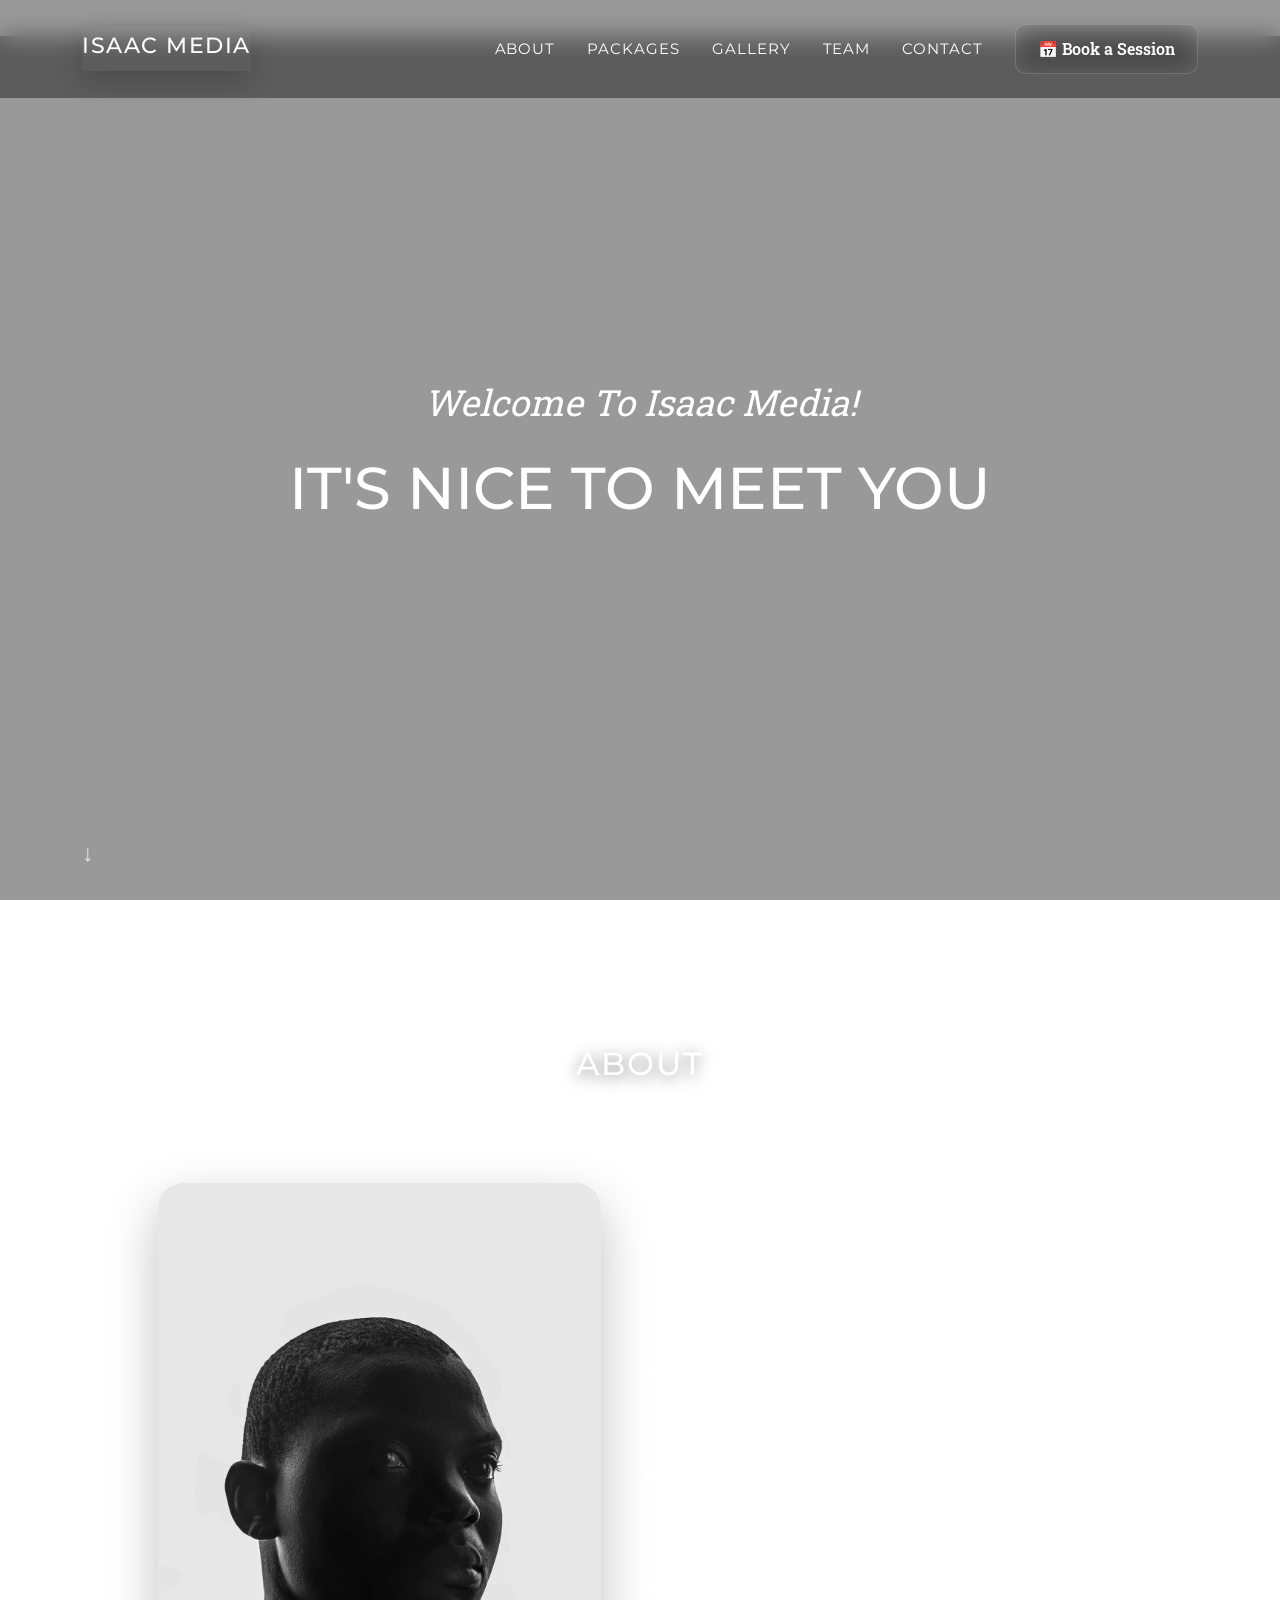
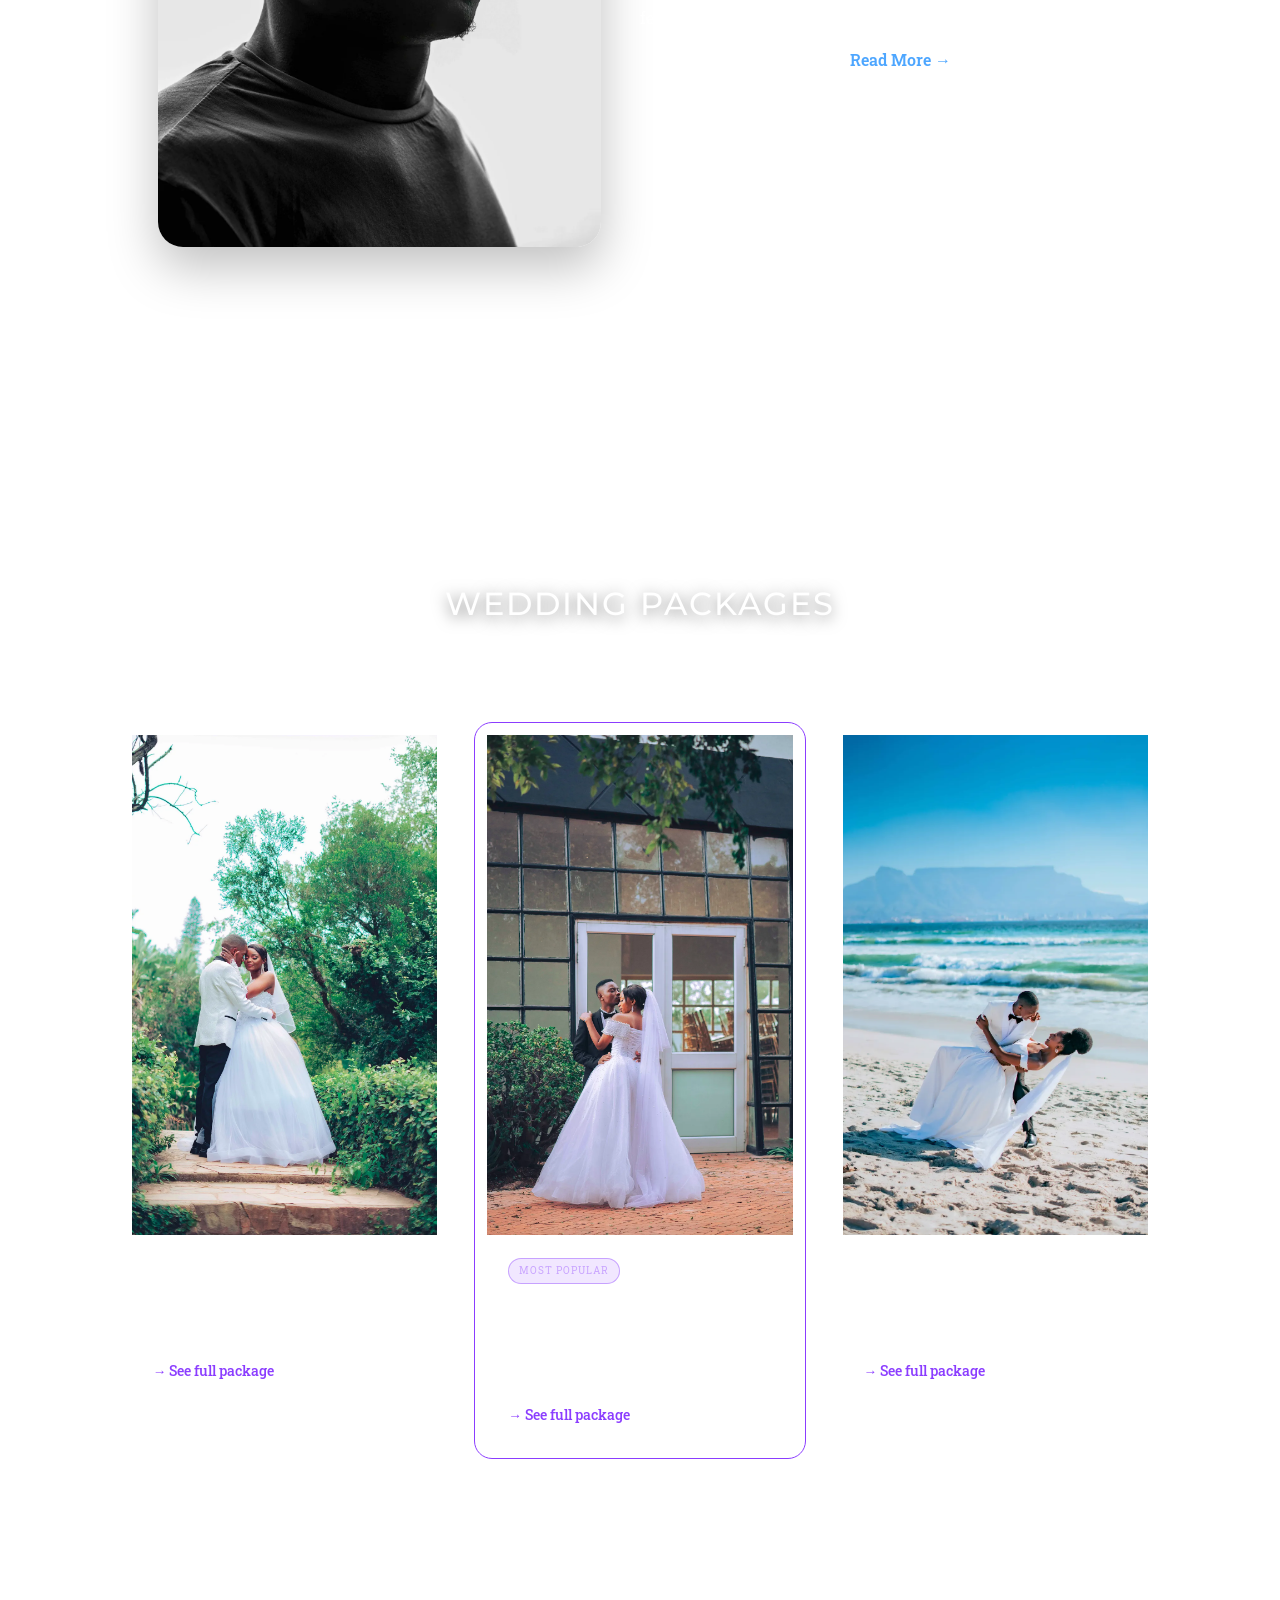
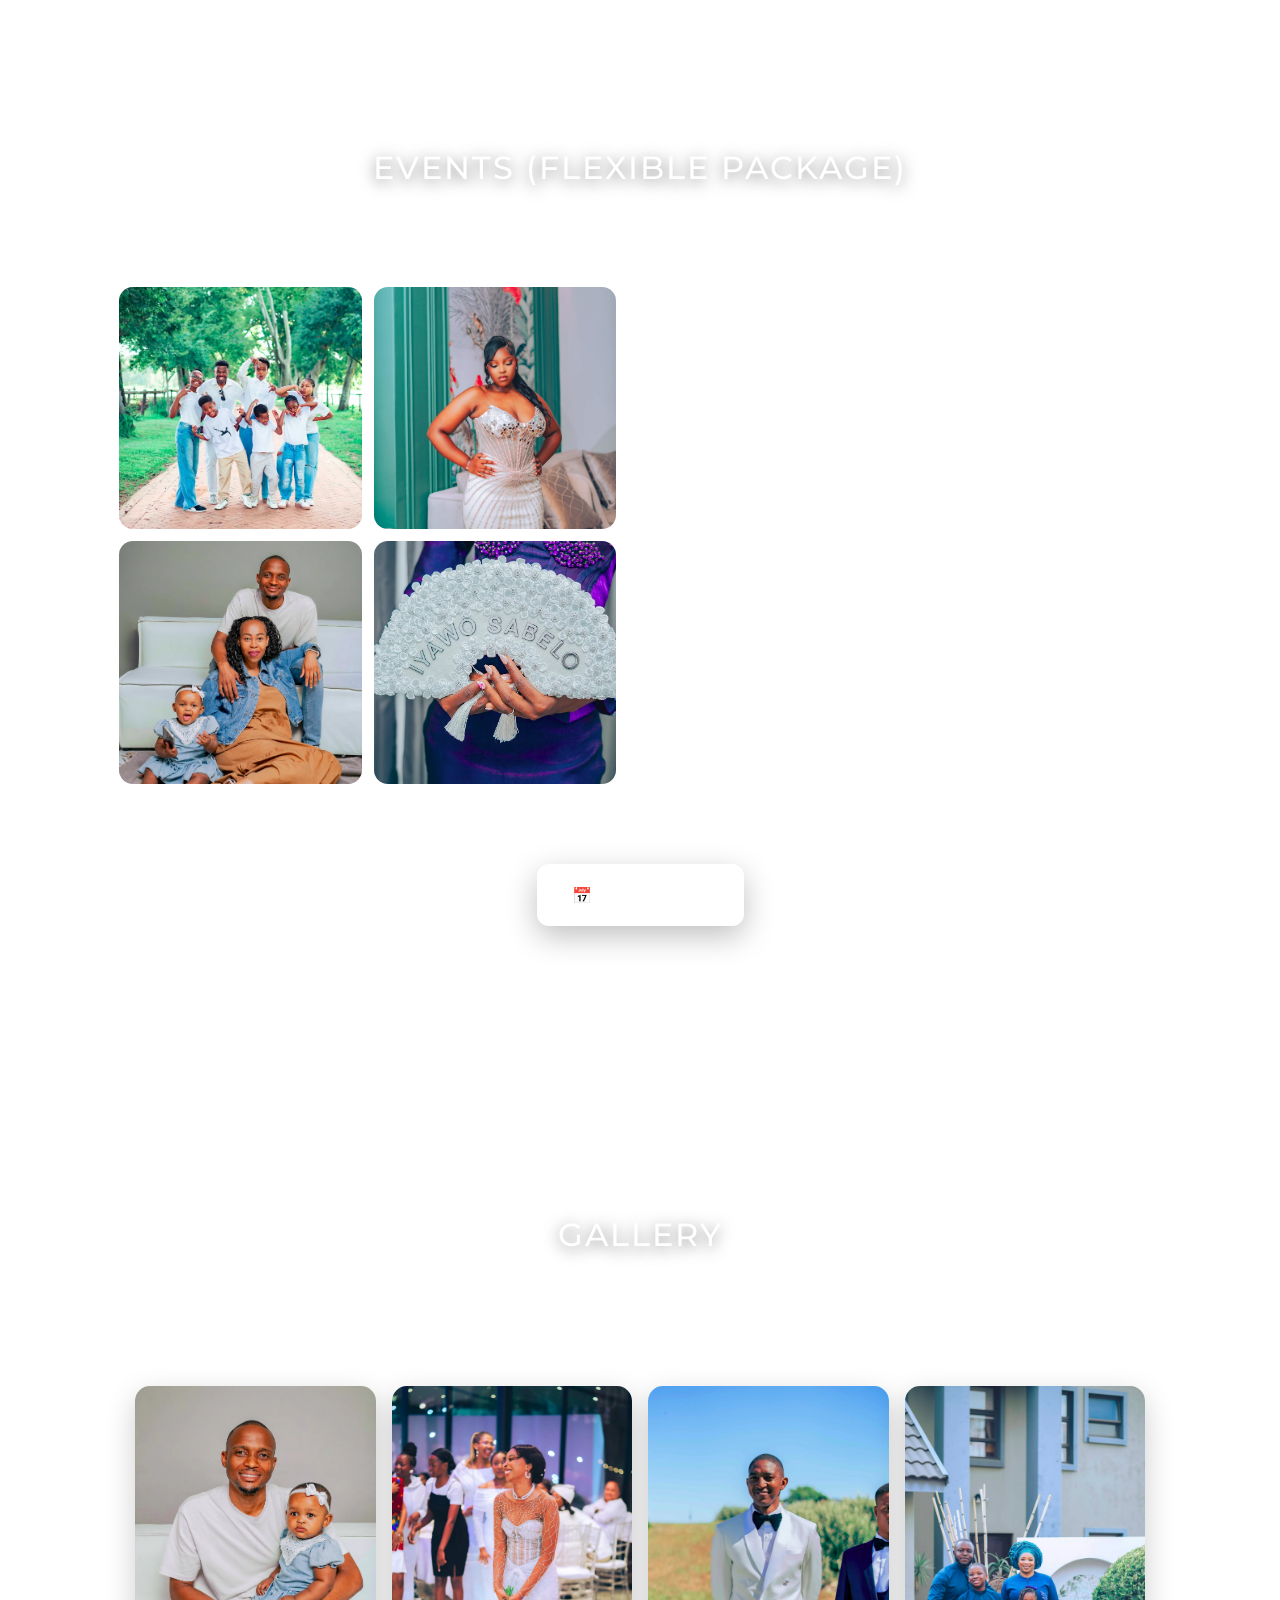
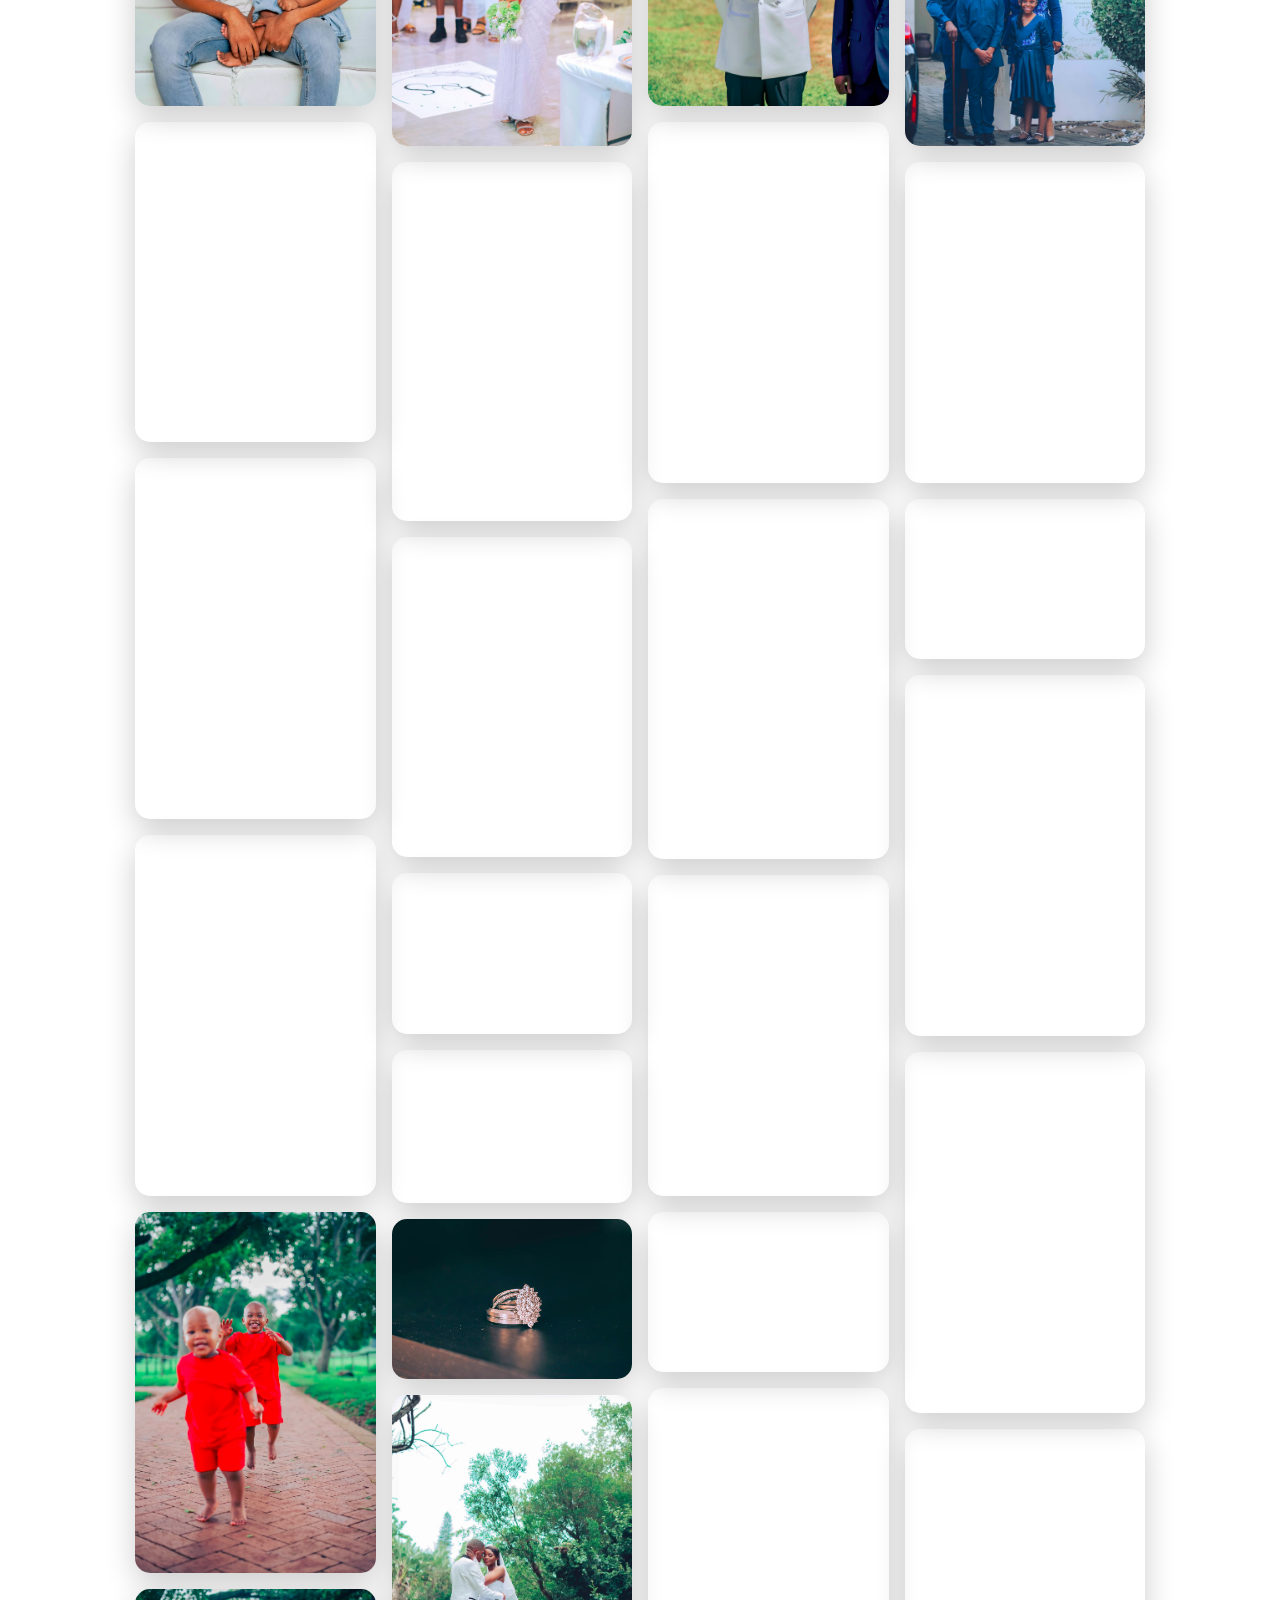
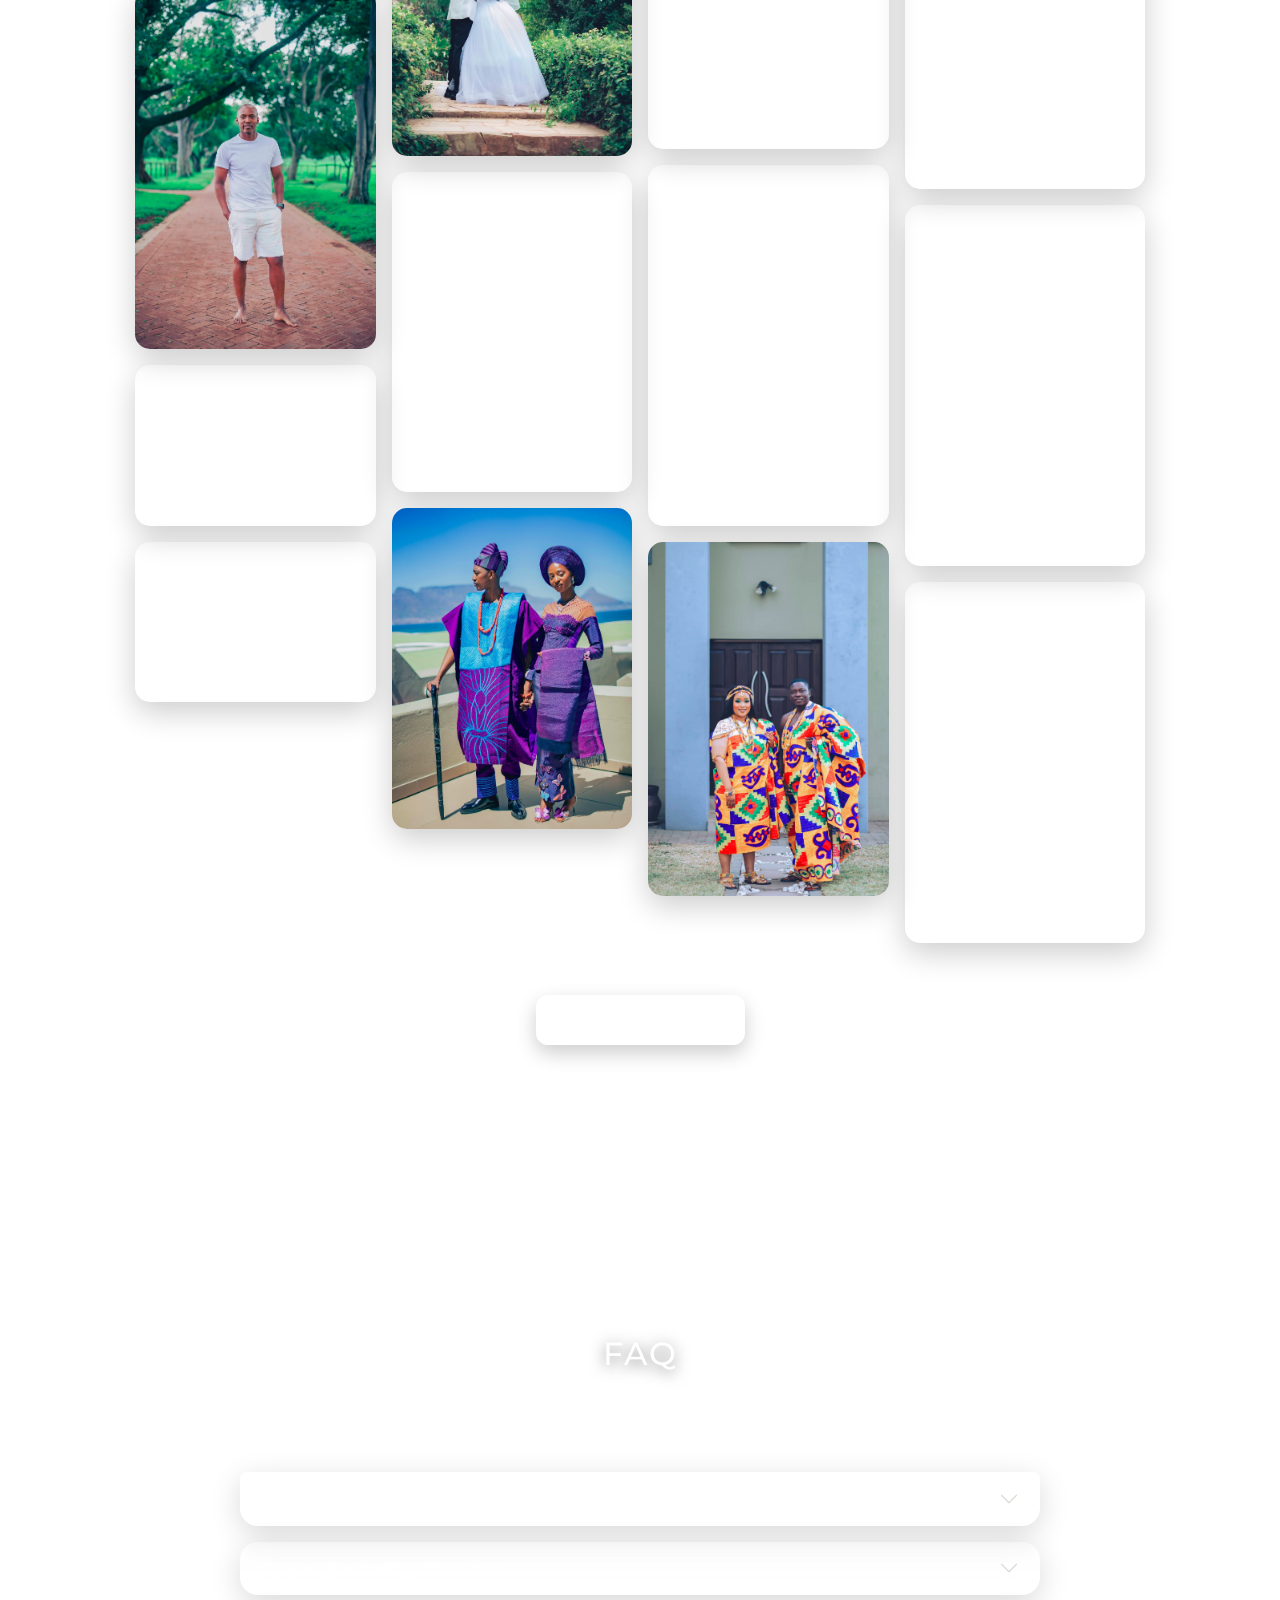
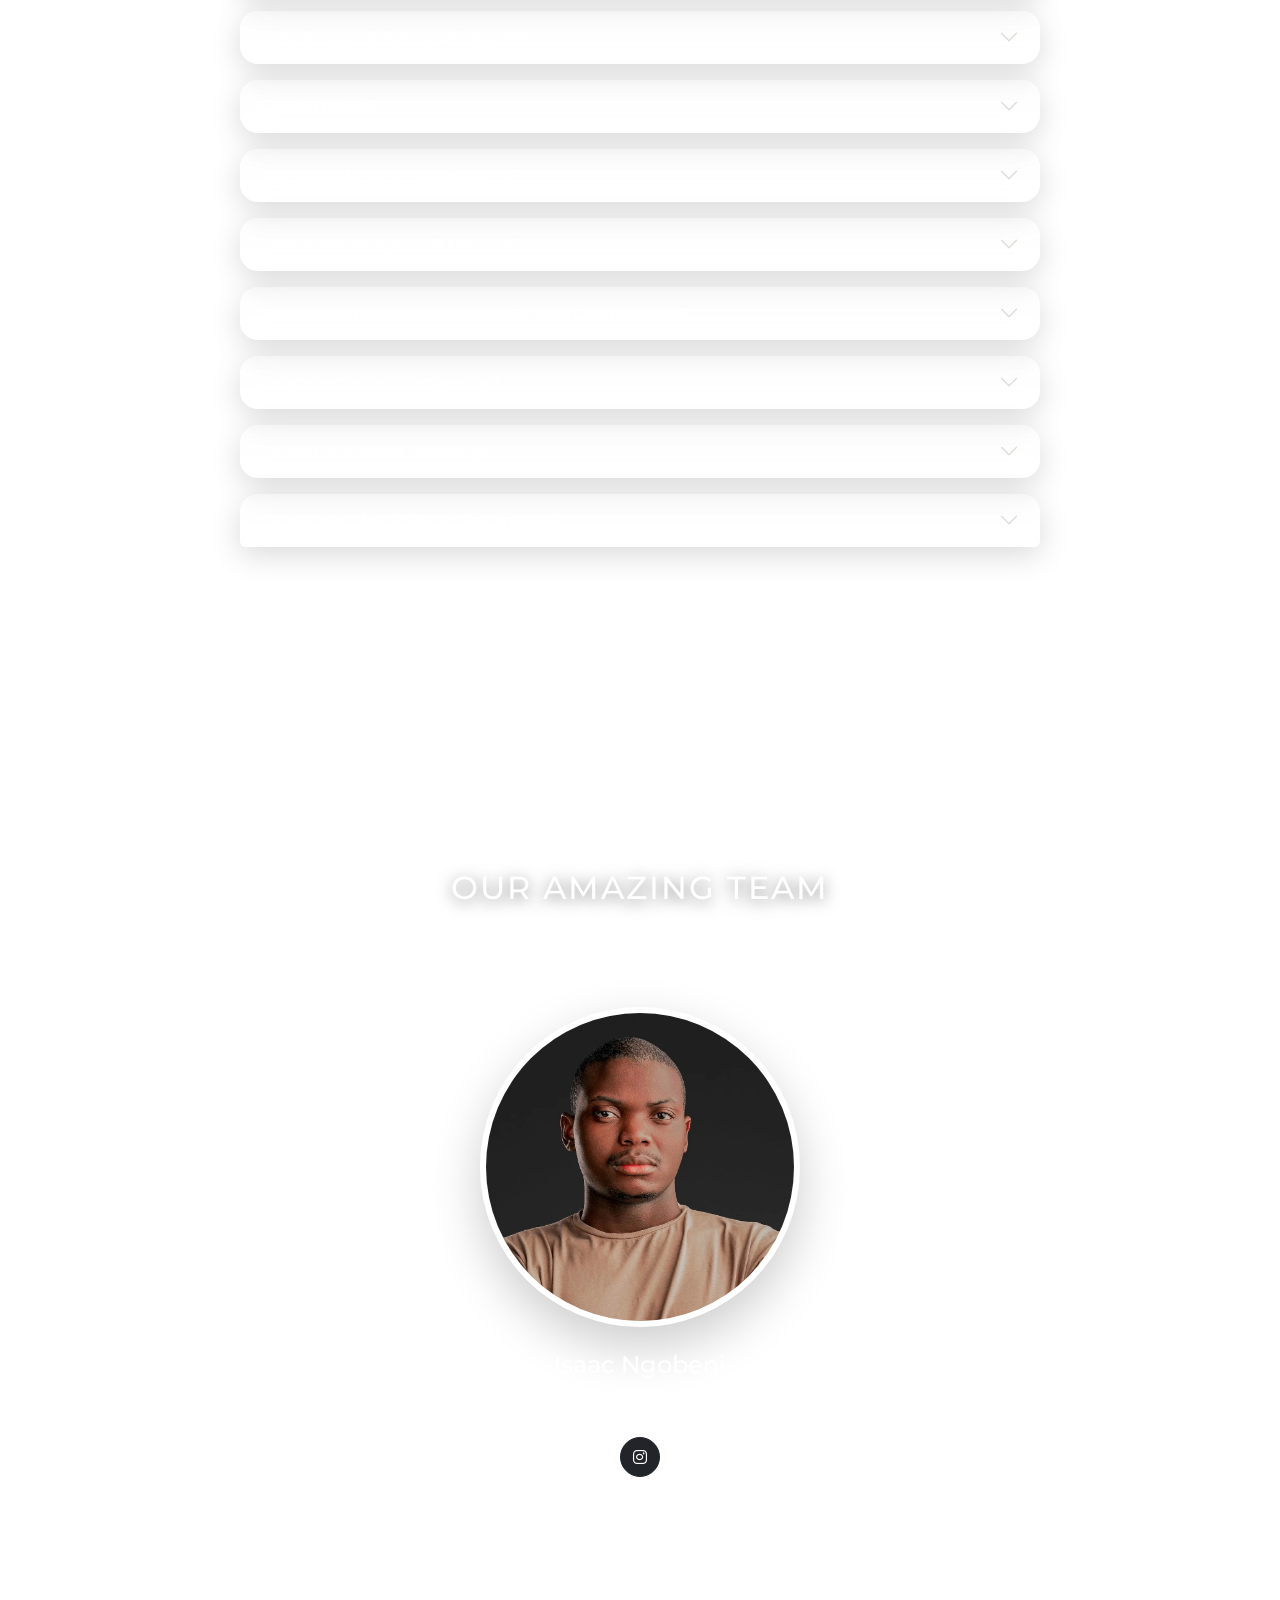
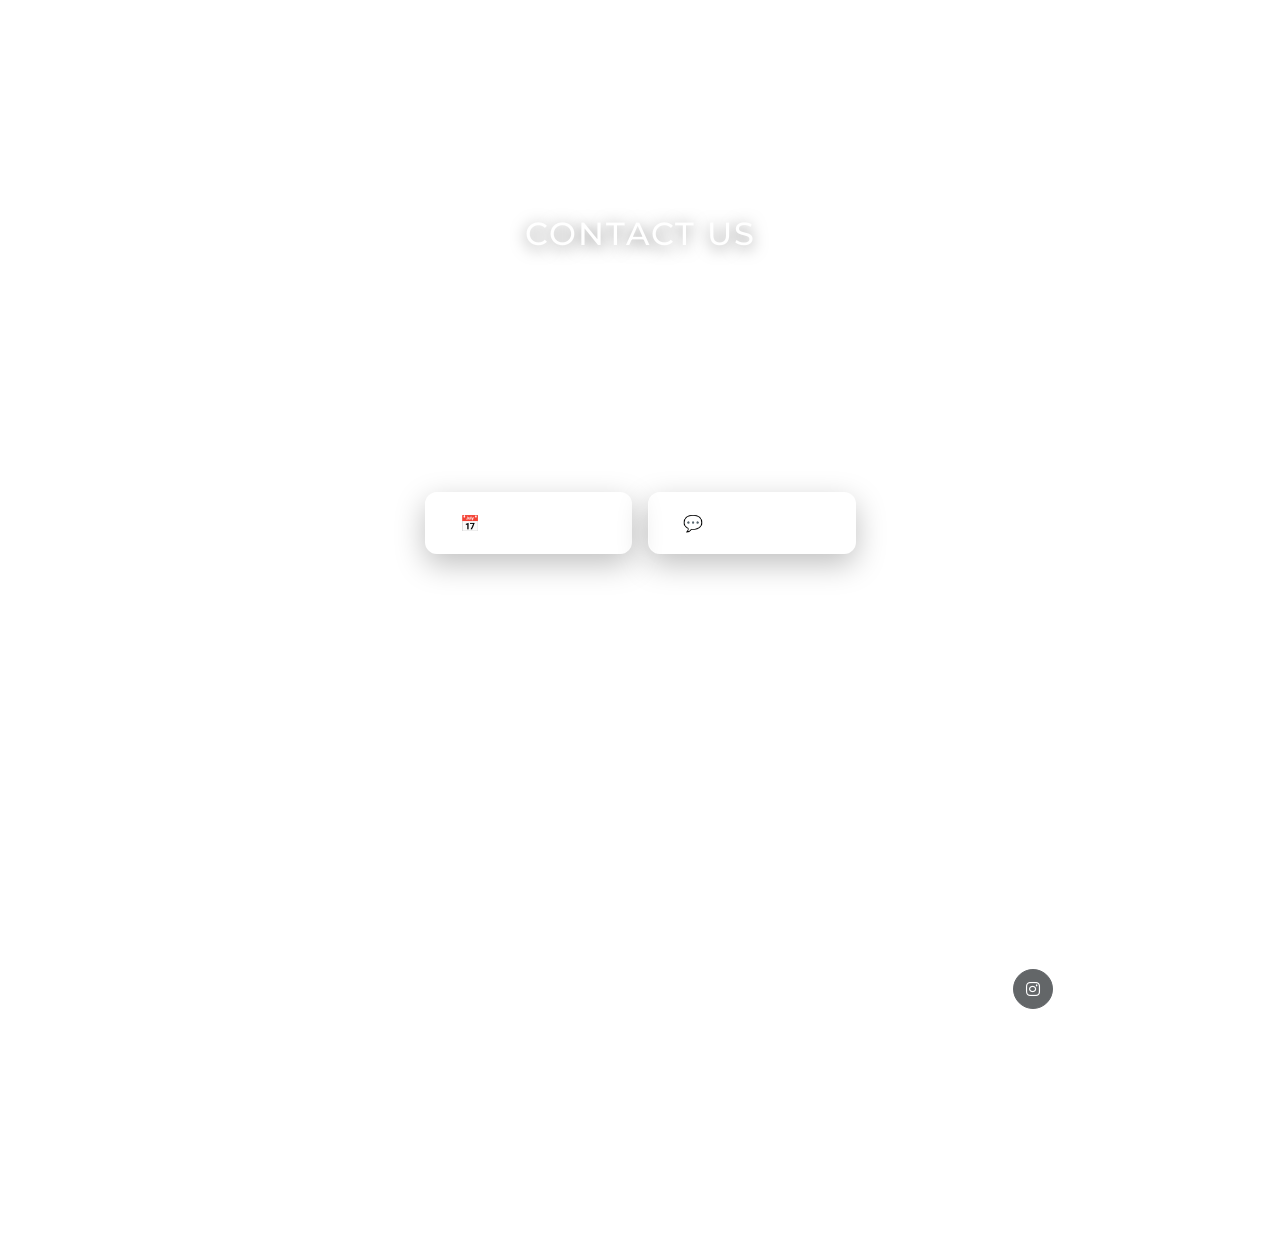
==== index.html @ 17bd4960 "adding google tag" ====
<!DOCTYPE html>
<html lang="en">
    <head>
    <!-- ============================================================
        ISAAC MEDIA — Production <head>
        ✅ All [YOUR_*] placeholders replaced — ready to go live.
    ============================================================ -->

    <!-- ── 1. CHARACTER ENCODING ──────────────────────────────── -->
    <meta charset="utf-8" />

    <!-- ── 2. VIEWPORT ────────────────────────────────────────── -->
    <meta name="viewport" content="width=device-width, initial-scale=1" />

    <!-- ── 3. THEME & COLOUR SCHEME ──────────────────────────── -->
    <meta name="color-scheme" content="dark" />
    <meta name="theme-color"  content="#0d0d0d" />

    <!-- ── 4. iOS AUTO‑DETECTION ─────────────────────────────── -->
    <meta name="format-detection" content="telephone=no, address=no, email=no" />

    <!-- ── 5. TITLE ───────────────────────────────────────────── -->
    <title>ISAAC MEDIA | Photography &amp; Cinematic Videos — South Africa</title>

    <!-- ── 6. PRIMARY SEO META ────────────────────────────────── -->
    <meta name="description"
          content="ISAAC MEDIA crafts cinematic photography and immersive visual stories for weddings, portraits, events, and modern brands across South Africa. Luxury visuals. Deliberate storytelling." />
    <meta name="author"  content="ISAAC MEDIA" />
    <meta name="robots"  content="index, follow, max-snippet:-1, max-image-preview:large, max-video-preview:-1" />
    <meta name="referrer" content="strict-origin-when-cross-origin" />
    <meta name="geo.region"    content="ZA" />
    <meta name="geo.placename" content="South Africa" />

    <!-- ── 7. CANONICAL ───────────────────────────────────────── -->
    <link rel="canonical" href="https://www.isaacmedia.co.za/" />

    <!-- ── 8. OPEN GRAPH (Facebook, WhatsApp, LinkedIn) ──────── -->
    <meta property="og:type"         content="website" />
    <meta property="og:url"          content="https://www.isaacmedia.co.za/" />
    <meta property="og:site_name"    content="ISAAC MEDIA" />
    <meta property="og:locale"       content="en_ZA" />
    <meta property="og:title"        content="ISAAC MEDIA | Cinematic Photography &amp; Creative Media" />
    <meta property="og:description"  content="Luxury cinematic photography and immersive media storytelling for weddings, portraits, events, and modern brands across South Africa." />
    <meta property="og:image"        content="https://www.isaacmedia.co.za/assets/im-og.jpg" />    <meta property="og:image:width"  content="1200" />
    <meta property="og:image:height" content="630" />
    <meta property="og:image:alt"    content="ISAAC MEDIA — Cinematic Photography Portfolio" />

    <!-- ── 9. TWITTER / X CARD ───────────────────────────────── -->
    <!-- NOTE: twitter:site and twitter:creator removed — add back if you have an X/Twitter account -->
    <meta name="twitter:card"        content="summary_large_image" />
    <meta name="twitter:url"         content="https://www.isaacmedia.co.za/" />
    <meta name="twitter:title"       content="ISAAC MEDIA | Cinematic Photography &amp; Creative Media" />
    <meta name="twitter:description" content="Modern cinematic photography portfolio with immersive visuals and luxury storytelling — South Africa." />
    <meta name="twitter:image"       content="https://www.isaacmedia.co.za/assets/img/seo-preview.jpg" />
    <meta name="twitter:image:alt"   content="ISAAC MEDIA — Cinematic Photography Portfolio" />

    <!-- ── 10. PERFORMANCE — RESOURCE HINTS ──────────────────── -->
    <link rel="preconnect" href="https://fonts.googleapis.com" />
    <link rel="preconnect" href="https://fonts.gstatic.com" crossorigin />
    <link rel="dns-prefetch" href="https://cdnjs.cloudflare.com" />

    <!-- ── 11. LCP IMAGE PRELOAD ─────────────────────────────── -->
    <link rel="preload"
          href="assets/img/hero_images/hero_sabelo.webp"
          as="image"
          fetchpriority="high" />

    <!-- ── 12. FONTS ──────────────────────────────────────────── -->
    <link rel="preload"
          href="https://fonts.googleapis.com/css2?family=Montserrat:wght@400;700&family=Roboto+Slab:wght@400;700&display=swap"
          as="style"
          onload="this.onload=null;this.rel='stylesheet'" />
    <noscript>
        <link href="https://fonts.googleapis.com/css2?family=Montserrat:wght@400;700&family=Roboto+Slab:wght@400;700&display=swap"
              rel="stylesheet" />
    </noscript>

    <!-- ── 13. MAIN CSS ───────────────────────────────────────── -->
    <link href="css/styles.css" rel="stylesheet" />

    <!-- ── 14. FONT AWESOME (v6.6.0) ─────────────────────────── -->
    <link rel="preload"
          href="https://cdnjs.cloudflare.com/ajax/libs/font-awesome/6.6.0/css/all.min.css"
          as="style"
          onload="this.onload=null;this.rel='stylesheet'"
          crossorigin="anonymous" />
    <noscript>
        <link rel="stylesheet"
              href="https://cdnjs.cloudflare.com/ajax/libs/font-awesome/6.6.0/css/all.min.css"
              crossorigin="anonymous" />
    </noscript>

    <!-- ── 15. FAVICONS ──────────────────────────────────────── -->
    <link rel="icon"             type="image/x-icon" href="assets/im-favicon.png" />
    <!-- <link rel="icon"             type="image/png" sizes="32x32" href="assets/favicon-32x32.png" />
    <link rel="icon"             type="image/png" sizes="16x16" href="assets/favicon-16x16.png" />
    <link rel="apple-touch-icon" sizes="180x180" href="assets/apple-touch-icon.png" />
    <link rel="manifest" href="assets/site.webmanifest" /> -->

    <!-- ── 16. SITEMAP HINT ───────────────────────────────────── -->
    <link rel="sitemap" type="application/xml" href="/sitemap.xml" />

    <!-- ── 17. SCHEMA.ORG STRUCTURED DATA ────────────────────── -->
    <script type="application/ld+json">
    {
        "@context": "https://schema.org",
        "@type": "ProfessionalService",
        "name": "ISAAC MEDIA",
        "url": "https://www.isaacmedia.co.za/",
        "logo": "https://www.isaacmedia.co.za/assets/img/logo.png",
        "image": "https://www.isaacmedia.co.za/assets/img/seo-preview.jpg",
        "description": "Cinematic photography and creative media production brand specialising in weddings, portraits, events, and immersive visual storytelling across South Africa.",
        "priceRange": "$$",
        "telephone": "+27 76 730 8994",
        "email": "ngobeniisaac503@gmail.com",
        "address": {
            "@type": "PostalAddress",
            "addressCountry": "ZA",
            "addressRegion": "Gauteng",
            "addressLocality": "Pretoria"
        },
        "areaServed": {
            "@type": "Country",
            "name": "South Africa"
        },
        "serviceType": [
            "Wedding Photography",
            "Event Photography",
            "Portrait Photography",
            "Creative Media Production",
            "Cinematic Videography"
        ],
        "sameAs": [
            "https://www.instagram.com/isaacmedia.official/"
        ]
    }
    </script>

    <!-- Google tag (gtag.js) -->
    <script async src="https://www.googletagmanager.com/gtag/js?id=G-PV78D5WSR5"></script>
    <script>
    window.dataLayer = window.dataLayer || [];
    function gtag(){dataLayer.push(arguments);}
    gtag('js', new Date());

    gtag('config', 'G-PV78D5WSR5');
    </script>

    </head>

    <body id="page-top">
        <!-- Navigation-->
        <nav class="navbar navbar-expand-lg navbar-dark fixed-top" id="mainNav">
            <div class="container">

                <!-- LOGO -->
                <a class="navbar-brand text-white" href="#page-top">
                    <h2>Isaac Media</h2>
                </a>


                <!-- MOBILE TOGGLER -->
                <button class="navbar-toggler"
                    type="button"
                    data-bs-toggle="collapse"
                    data-bs-target="#navbarResponsive">

                    Menu
                    <i class="fas fa-bars ms-1"></i>

                </button>

                <!-- COLLAPSE -->
                <div class="collapse navbar-collapse" id="navbarResponsive">

                    <ul class="navbar-nav text-uppercase ms-auto py-4 py-lg-0">
                        <li class="nav-item"><a class="nav-link" href="#services">About</a></li>
                        <li class="nav-item"><a class="nav-link" href="#portfolio">Packages</a></li>
                        <li class="nav-item"><a class="nav-link" href="#about">Gallery</a></li>
                        <li class="nav-item"><a class="nav-link" href="#team">Team</a></li>
                        <li class="nav-item"><a class="nav-link" href="#contact">Contact</a></li>
                    </ul>

                    <!-- MOBILE ONLY BUTTON -->
                    <div class="nav-booking mobile-booking d-lg-none">
                        <button class="nav-book-btn"
                            data-bs-toggle="modal"
                            data-bs-target="#bookingModal">

                            📅 Book a Session

                        </button>
                    </div>

                    <!-- DESKTOP BUTTON -->
                    <div class="nav-booking desktop-booking d-none d-lg-flex">
                        <button class="nav-book-btn"
                            data-bs-toggle="modal"
                            data-bs-target="#bookingModal">

                            📅 Book a Session

                        </button>
                    </div>

                </div>

            </div>
        </nav>
        
        <header class="masthead">
            <!-- Background Slideshow -->
            <div class="hero-bg">
                <div class="slide" style="background-image: url('assets/img/hero_images/hero_sabelo.webp');"></div>
                <div class="slide" style="background-image: url('assets/img/hero_images/rings.webp');"></div>
                <div class="slide" style="background-image: url('assets/img/hero_images/wed.webp');"></div>
                <div class="slide" style="background-image: url('assets/img/hero_images/cater.webp');"></div>
            </div>
            <!-- Overlay -->
            <div class="overlay"></div>
            <!-- Content -->
            <div class="container text-center">
                <div class="masthead-subheading">Welcome To Isaac Media!</div>
                <div class="masthead-heading text-uppercase">It's Nice To Meet You</div>

                <div class="scroll-indicator">
                    ↓
                </div>
            </div>

        </header>
        <!-- Services-->
        <section class="page-section" id="services">
            <div class="container">
                <div class="text-center">
                    <h2 class="section-heading text-uppercase" id="section-heading">About</h2>
                    <h3 class="section-subheading text-muted" id="section-heading">Isaac Media</h3>
                </div>
                <div class="row gx-0 mb-4 mb-lg-5 align-items-center">
                    <!-- <div class="col-xl-6 col-lg-7"><img class="img-fluid mb-3 mb-lg-0" src="assets/img/lady-cam.jpg" alt="..." /></div> -->
                    <div class="col-xl-6 col-lg-7"><img class="img-fluid mb-3 mb-lg-0 first-image" id="firstImage" src="assets/img/isaac-ngobeni/isaac2.webp" alt="..." /></div>
                    <div class="col-xl-6 col-lg-5">
                        <div class="featured-text text-center text-lg-left">

                        <p class="text-white-100 mb-3 white-text about-text">
                            Isaac Media is a creative visual brand founded by Isaac Ngobeni, a passionate photographer and videographer dedicated to capturing life’s most meaningful moments with authenticity and excellence.
                        </p>

                        <p class="text-white-100 mb-3 white-text about-text">
                            With over 10 years of experience in videography, 4 years in video editing, and 4 years in professional photography, Isaac brings a unique storytelling approach shaped by his journey behind the camera. His foundation in videography influences how he captures still images — focusing not just on how moments look, but how they feel.
                        </p>

                        <a 
                            href="#"
                            class="read-more-link"
                            data-bs-toggle="modal"
                            data-bs-target="#aboutModal">

                            Read More →
                        </a>
                    </div>
                </div>
            </div>
        </section>


        <!-- Portfolio Grid-->
        <section class="page-section" id="portfolio">
        <div class="container">
            <div class="text-center">
                <h2 class="section-heading text-uppercase">Wedding Packages</h2>
                <h3 class="section-subheading text-muted">
                    Isaac Media
                </h3>
            </div>

            <div class="packages-grid">

                <!-- CARD 1 -->
                <div class="package-card">
                    <a class="portfolio-link" data-bs-toggle="modal" href="#portfolioModal1">

                        <div class="package-image-wrap">
                            <img class="img-fluid imagepack"
                                src="assets/img/package-img/msiza.webp"
                                alt="Essence Package" />

                            <div class="portfolio-hover">
                                <div class="portfolio-hover-content">
                                    <i class="fas fa-plus fa-2x"></i>
                                </div>
                            </div>
                        </div>

                        <div class="package-content">
                            <h4 class="package-title">Essence</h4>

                            <p class="package-description">
                                Intimate coverage for the moments that matter most.
                            </p>

                            <span class="package-link">
                                → See full package
                            </span>
                        </div>

                    </a>
                </div>

                <!-- CARD 2 -->
                <div class="package-card featured">
                    <a class="portfolio-link" data-bs-toggle="modal" href="#portfolioModal2">

                        <div class="package-image-wrap">
                            <img class="img-fluid imagepack"
                                src="assets/img/package-img/is3.webp"
                                alt="Signature Package" />

                            <div class="portfolio-hover">
                                <div class="portfolio-hover-content">
                                    <i class="fas fa-plus fa-2x"></i>
                                </div>
                            </div>
                        </div>

                        <div class="package-content">

                            <span class="popular-badge">
                                MOST POPULAR
                            </span>

                            <h4 class="package-title">Signature</h4>

                            <p class="package-description">
                                Full-day cinematic storytelling from start to finish.
                            </p>

                            <span class="package-link">
                                → See full package
                            </span>
                        </div>

                    </a>
                </div>

                <!-- CARD 3 -->
                <div class="package-card">
                    <a class="portfolio-link" data-bs-toggle="modal" href="#portfolioModal3">

                        <div class="package-image-wrap">
                            <img class="img-fluid imagepack"
                                src="assets/img/package-img/sandrasabelo.webp"
                                alt="Legacy Package" />

                            <div class="portfolio-hover">
                                <div class="portfolio-hover-content">
                                    <i class="fas fa-plus fa-2x"></i>
                                </div>
                            </div>
                        </div>

                        <div class="package-content">
                            <h4 class="package-title">Legacy</h4>

                            <p class="package-description">
                                Premium experience — every detail beautifully preserved.
                            </p>

                            <span class="package-link">
                                → See full package
                            </span>
                        </div>

                    </a>
                </div>

            </div>
        </div>
    </section>

        <!-- PAGE SECTION -->
        <section class="page-section" id="event-portfolio">

            <div class="container">

                <div class="text-center mb-5">
                <h2 class="section-heading text-uppercase" id="heading-section">Events (flexible Package)</h2>
                <h3 class="section-subheading text-muted">
                    Isaac Media
                </h3>
                </div>

                <!--  MAIN SPLIT LAYOUT -->
                <div class="event-layout">

                <!-- LEFT: 4 IMAGE GRID -->
                <div class="event-grid">
                    <div class="event-item">
                        <img src="assets/img/special_packages/bilankulu1.webp" class="img1" loading="lazy">
                        <img src="assets/img/special_packages/grad1.webp" class="img2" loading="lazy">
                    </div>

                    <div class="event-item">
                        <img src="assets/img/special_packages/mat2.webp" class="img1" loading="lazy">
                        <img src="assets/img/special_packages/kekana.webp" class="img2" loading="lazy">
                    </div>

                    <div class="event-item">
                        <img src="assets/img/special_packages/vh1.webp" class="img1" loading="lazy">
                        <img src="assets/img/special_packages/dp6.webp" class="img2" loading="lazy">
                    </div>

                    <div class="event-item">
                        <img src="assets/img/special_packages/sandy6.webp" class="img1" loading="lazy">
                        <img src="assets/img/special_packages/dp3.webp" class="img2" loading="lazy">
                    </div>
                </div>

                <!-- RIGHT: TEXT -->
                <div class="event-text">

                    <h3 class="white-text">Event Package</h3>

                    <p class="white-text">
                        Capturing unforgettable event experiences in motion and stills.
                    </p>

                    <ul class="white-text">
                        <li>R1500 per Hour</li>
                        <li>1 Photographer</li>
                        <li>Digital Delivery</li>
                        <li>Professional Editing</li>
                    </ul>

                    <h3 class="white-text">Optional Bundles</h3>

                    <ul class="white-text">
                        <li>Half Day (4 Hours): R5,500</li>
                        <li>Full Day (8 Hours): R11,000</li>
                    </ul>

                    <p class="white-text">
                        The Event Package captures energy, emotion, and atmosphere through cinematic storytelling and detail-focused photography.
                    </p>

                </div>

                <div class="cta-buttons" id="package-book">
                    <!-- PRIMARY ACTION -->
                    <button class="cta-btn book-btn" data-bs-toggle="modal" data-bs-target="#bookingModal">
                        📅 Book a Session
                    </button>
                </div>
                </div>

            </div>

        </section>
        
        <!-- About-->
        <section class="page-section" id="about">
            <div class="container">
                <div class="text-center">
                    <h2 class="section-heading text-uppercase">Gallery</h2>
                    <h3 class="section-subheading text-muted">Isaac Media</h3>
                </div>

                <div class="container-fluid p-0">
                    <section class="gallery">
                        <div class="masonry">
                            <div class="item"><img src="assets/img/compress_gallery/vh3.webp"        loading="lazy" decoding="async" alt="Wedding portrait photography by Isaac Media" /></div>
                            <div class="item"><img src="assets/img/compress_gallery/sandy8.webp"     loading="lazy" decoding="async" alt="Wedding photography by Isaac Media" /></div>
                            <div class="item"><img src="assets/img/compress_gallery/is3.webp"        loading="lazy" decoding="async" alt="Portrait photography by Isaac Media" /></div>
                            <div class="item"><img src="assets/img/compress_gallery/bilankulu1.webp" loading="lazy" decoding="async" alt="Event photography by Isaac Media" /></div>
                            <div class="item"><img src="assets/img/compress_gallery/kekana2.webp"    loading="lazy" decoding="async" alt="Wedding photography by Isaac Media" /></div>
                            <div class="item"><img src="assets/img/compress_gallery/kekana5.webp"    loading="lazy" decoding="async" alt="Wedding photography by Isaac Media" /></div>
                            <div class="item"><img src="assets/img/compress_gallery/rr.webp"         loading="lazy" decoding="async" alt="Photography by Isaac Media" /></div>
                            <div class="item"><img src="assets/img/compress_gallery/msiza1.webp"     loading="lazy" decoding="async" alt="Wedding photography by Isaac Media" /></div>
                            <div class="item"><img src="assets/img/compress_gallery/is.webp"         loading="lazy" decoding="async" alt="Portrait photography by Isaac Media" /></div>
                            <div class="item"><img src="assets/img/compress_gallery/is1.webp"        loading="lazy" decoding="async" alt="Portrait photography by Isaac Media" /></div>
                            <div class="item"><img src="assets/img/compress_gallery/sandy7.webp"     loading="lazy" decoding="async" alt="Wedding photography by Isaac Media" /></div>
                            <div class="item"><img src="assets/img/compress_gallery/cater10.webp"    loading="lazy" decoding="async" alt="Catering event photography by Isaac Media" /></div>
                            <div class="item"><img src="assets/img/compress_gallery/sandy6.webp"     loading="lazy" decoding="async" alt="Wedding photography by Isaac Media" /></div>
                            <div class="item"><img src="assets/img/compress_gallery/r1.webp"         loading="lazy" decoding="async" alt="Photography by Isaac Media" /></div>
                            <div class="item"><img src="assets/img/compress_gallery/msiza.webp"      loading="lazy" decoding="async" alt="Wedding photography by Isaac Media" /></div>
                            <div class="item"><img src="assets/img/compress_gallery/ss1.webp"        loading="lazy" decoding="async" alt="Photography by Isaac Media" /></div>
                            <div class="item"><img src="assets/img/compress_gallery/ss2.webp"        loading="lazy" decoding="async" alt="Photography by Isaac Media" /></div>
                            <div class="item"><img src="assets/img/compress_gallery/ss5.webp"        loading="lazy" decoding="async" alt="Photography by Isaac Media" /></div>
                            <div class="item"><img src="assets/img/compress_gallery/msiza2.webp"     loading="lazy" decoding="async" alt="Wedding photography by Isaac Media" /></div>
                            <div class="item"><img src="assets/img/compress_gallery/msiza5.webp"     loading="lazy" decoding="async" alt="Wedding photography by Isaac Media" /></div>
                            <div class="item"><img src="assets/img/compress_gallery/vh4.webp"        loading="lazy" decoding="async" alt="Portrait photography by Isaac Media" /></div>
                            <div class="item"><img src="assets/img/compress_gallery/rings.webp"      loading="lazy" decoding="async" alt="Wedding rings close-up — detail photography by Isaac Media" /></div>
                            <div class="item"><img src="assets/img/compress_gallery/is4.webp"        loading="lazy" decoding="async" alt="Portrait photography by Isaac Media" /></div>
                            <div class="item"><img src="assets/img/compress_gallery/dp8.webp"        loading="lazy" decoding="async" alt="Event photography by Isaac Media" /></div>
                            <div class="item"><img src="assets/img/compress_gallery/dp5.webp"        loading="lazy" decoding="async" alt="Event photography by Isaac Media" /></div>
                            <div class="item"><img src="assets/img/compress_gallery/dp3.webp"        loading="lazy" decoding="async" alt="Event photography by Isaac Media" /></div>
                            <div class="item"><img src="assets/img/compress_gallery/ss6.webp"        loading="lazy" decoding="async" alt="Photography by Isaac Media" /></div>
                            <div class="item"><img src="assets/img/compress_gallery/shoe1.webp"      loading="lazy" decoding="async" alt="Wedding shoe detail photography by Isaac Media" /></div>
                            <div class="item"><img src="assets/img/compress_gallery/cater12.webp"    loading="lazy" decoding="async" alt="Catering event photography by Isaac Media" /></div>
                            <div class="item"><img src="assets/img/compress_gallery/DSC03041.webp"   loading="lazy" decoding="async" alt="Photography by Isaac Media" /></div>
                            <div class="item"><img src="assets/img/compress_gallery/DSC02178.webp"   loading="lazy" decoding="async" alt="Photography by Isaac Media" /></div>
                            <div class="item"><img src="assets/img/compress_gallery/DSC02224.webp"   loading="lazy" decoding="async" alt="Photography by Isaac Media" /></div>
                            <div class="item"><img src="assets/img/compress_gallery/DSC03017.webp"   loading="lazy" decoding="async" alt="Photography by Isaac Media" /></div>
                        </div>
                    </section>
                    <div class="button-wrapper">
                    <button class="glass-btn" data-bs-toggle="modal" data-bs-target="#gallerymodal">
                        View Portfolio
                    </button>
                    </div>
                </div>
            </div>
        </section>

        <!-- FAQ -->
        <section class="page-section" id="accordion-item">
            <div class="container">

                <div class="text-center">
                <h2 class="section-heading text-uppercase">FAQ</h2>
                <h3 class="section-subheading text-muted">
                    Isaac Media
                </h3>
                </div>

                <div class="accordion" id="basicAccordion">

                <!-- Item 1 -->
                <div class="accordion-item">
                    <h2 class="accordion-header">
                    <button class="accordion-button collapsed" type="button"
                        data-bs-toggle="collapse" data-bs-target="#collapseOne">
                        How do we book you?
                    </button>
                    </h2>
                    <div id="collapseOne" class="accordion-collapse collapse"
                    data-bs-parent="#basicAccordion">
                    <div class="accordion-body">
                        Secure your special day with a 70% retainer and contract signing, with the remainder due 5 days before the wedding date. Payments can be made towards the balance at anytime.</div>
                    </div>
                </div>

                <!-- Item 2 -->
                <div class="accordion-item">
                    <h2 class="accordion-header">
                    <button class="accordion-button collapsed" type="button"
                        data-bs-toggle="collapse" data-bs-target="#collapseTwo">
                        Do you give posing direction?
                    </button>
                    </h2>
                    <div id="collapseTwo" class="accordion-collapse collapse"
                    data-bs-parent="#basicAccordion">
                    <div class="accordion-body">
                        Yes, we actively guide and direct our clients with posing on their day to achieve timeless and elegant portraits. While we appreciate the art of posing, we equally value capturing authentic candid moments that reflect the genuine emotions and joy of your special day, ensuring a well-rounded and emotionally rich collection of images.</div>
                    </div>
                </div>

                <!-- Item 3 -->
                <div class="accordion-item">
                    <h2 class="accordion-header">
                    <button class="accordion-button collapsed" type="button"
                        data-bs-toggle="collapse" data-bs-target="#collapseThree">
                        How do you deliver your images?
                    </button>
                    </h2>
                    <div id="collapseThree" class="accordion-collapse collapse"
                    data-bs-parent="#basicAccordion">
                    <div class="accordion-body">
                        Via a high-resolution online gallery that allows you to download and share with friends and family.</div>
                    </div>
                </div>

                <!-- Item 4 -->
                <div class="accordion-item">
                    <h2 class="accordion-header">
                    <button class="accordion-button collapsed" type="button"
                        data-bs-toggle="collapse" data-bs-target="#collapseFour">
                        Do you travel?
                    </button>
                    </h2>
                    <div id="collapseFour" class="accordion-collapse collapse"
                    data-bs-parent="#basicAccordion">
                    <div class="accordion-body">
                        Absolutely! We are based in South Africa but travel worldwide.</div>
                    </div>
                </div>

                <!-- Item 5 -->
                <div class="accordion-item">
                    <h2 class="accordion-header">
                    <button class="accordion-button collapsed" type="button"
                        data-bs-toggle="collapse" data-bs-target="#collapseFive">
                        When will I receive my images?
                    </button>
                    </h2>
                    <div id="collapseFive" class="accordion-collapse collapse"
                    data-bs-parent="#basicAccordion">
                    <div class="accordion-body">
                        Engagement sessions take 7–14 working days.
                        Weddings take 4–5 weeks.

                        However, we understand the excitement of reliving your special day! That’s why we send a few sneak peek images during the first week after your event.</div>
                    </div>
                </div>

                <!-- Item 6 -->
                <div class="accordion-item">
                    <h2 class="accordion-header">
                    <button class="accordion-button collapsed" type="button"
                        data-bs-toggle="collapse" data-bs-target="#collapseSix">
                        How many images will I receive?
                    </button>
                    </h2>
                    <div id="collapseSix" class="accordion-collapse collapse"
                    data-bs-parent="#basicAccordion">
                    <div class="accordion-body">
                        This varies based on the scope of the wedding, such as number of hours booked. The number of images can range from 300+ photos.</div>
                    </div>
                </div>

                <!-- Item 7 -->
                <div class="accordion-item">
                    <h2 class="accordion-header">
                    <button class="accordion-button collapsed" type="button"
                        data-bs-toggle="collapse" data-bs-target="#collapseSeven">
                        How many people will be on your team at my event?
                    </button>
                    </h2>
                    <div id="collapseSeven" class="accordion-collapse collapse"
                    data-bs-parent="#basicAccordion">
                    <div class="accordion-body">
                        1 photographer plus an assistant if deemed necessary.</div>
                    </div>
                </div>

                <!-- Item 8 -->
                <div class="accordion-item">
                    <h2 class="accordion-header">
                    <button class="accordion-button collapsed" type="button"
                        data-bs-toggle="collapse" data-bs-target="#collapseEight">
                            Do you provide videography?
                    </button>
                    </h2>
                    <div id="collapseEight" class="accordion-collapse collapse"
                    data-bs-parent="#basicAccordion">
                    <div class="accordion-body">Yes, we do!</div>
                    </div>
                </div>

                <!-- Item 9 -->
                <div class="accordion-item">
                    <h2 class="accordion-header">
                    <button class="accordion-button collapsed" type="button"
                        data-bs-toggle="collapse" data-bs-target="#collapseNine">
                        Do you only shoot weddings?
                    </button>
                    </h2>
                    <div id="collapseNine" class="accordion-collapse collapse"
                    data-bs-parent="#basicAccordion">
                    <div class="accordion-body">
                        No, we also provide family, maternity, engagements, corporate events, Graduations, MD’s, Party events. Etc.</div>
                    </div>
                </div>

                <div class="accordion-item">
                <h2 class="accordion-header">
                    <button class="accordion-button collapsed" type="button"
                    data-bs-toggle="collapse" data-bs-target="#collapseTen">
                    Do we own the rights to the images?
                    </button>
                </h2>

                <div id="collapseTen" class="accordion-collapse collapse"
                    data-bs-parent="#basicAccordion">
                    <div class="accordion-body">
                        Once your photos are delivered, you receive personal usage rights, which means you’re free to share, print, and enjoy them for personal purposes. However, the copyright remains with the photographer. This allows us to use the images for our portfolio, website, and promotional materials, but rest assured, we’ll always respect your privacy and never share sensitive moments without your consent.                    </div>
                    </div>
                </div>
        </section>


        <!-- Team-->
        <section class="page-section bg-light" id="team">
            <div class="container">
                <div class="text-center">
                    <h2 class="section-heading text-uppercase">Our Amazing Team</h2>
                    <h3 class="section-subheading text-muted">Isaac Media</h3>
                </div>
                <div class="row">
                    <div class="row">
                        <div class="col-12">

                            <div class="team-member">

                                <img src="assets/img/isaac-ngobeni/isaac3.webp" alt="" class="team-img"/>

                                <h4>Isaac Ngobeni</h4>
                                <p class="text-white-100">Lead Photographer</p>

                                <a class="btn btn-dark btn-social mx-2"
                                    href="https://www.instagram.com/isaacmedia.official/"
                                    target="_blank">
                                    <i class="fab fa-instagram"></i>
                                </a>

                            </div>

                        </div>
                    </div>
            </div>
        </section>

        
        <!-- Contact-->
        <section class="page-section" id="contact">
            <div class="container">
                <div class="text-center">
                    <h2 class="section-heading text-uppercase">Contact Us</h2>
                    <h3 class="section-subheading text-muted">Isaac Media</h3>
                    <p class="text-white">Choose how you’d like to get started</p>
                </div>
               
                <section class="cta-section">
                <div class="cta-container">

                    <!-- <h2>Let’s Work Together</h2>
                    <p>Choose how you’d like to get started</p> -->

                    <div class="cta-buttons">

                        <!-- PRIMARY ACTION -->
                        <button class="cta-btn book-btn" data-bs-toggle="modal" data-bs-target="#bookingModal">
                            📅 Book a Session
                        </button>

                        <!-- SECONDARY ACTION -->
                        <button class="cta-btn book-btn" data-bs-toggle="modal" data-bs-target="#inquiryModal">
                            💬 Ask a Question
                        </button>

                    </div>

                </div>
                </section>
            </div>
        </section>

        <!-- Footer-->
         <footer class="glass-footer">
            <div class="container">
                <div class="footer-content">

                    <!-- PAGES -->
                    <div class="footer-column">
                        <h5>PAGES</h5>
                        <ul>
                            <li><a href="#services">About</a></li>
                            <li><a href="#portfolio">Packages</a></li>
                            <li><a href="#about">Gallery</a></li>
                            <li><a href="#team">Team</a></li>
                            <li><a href="#contact">Contact</a></li>
                        </ul>
                    </div>

                    <!-- CONTACT -->
                    <div class="footer-column">
                        <h5>CONTACT US</h5>
                        <ul>
                            <li>ngobeniisaac503@gmail.com</li>
                            <li>+27 76 730 8994</li>
                            <li>Pretoria</li>
                        </ul>
                    </div>

                    <!-- SOCIALS -->
                    <div class="footer-column">
                        <h5>OUR SOCIALS</h5>
                        <ul>
                            <li>
                                <a href="https://www.instagram.com/isaacmedia.official/" target="_blank">
                                    Instagram
                                </a>
                            </li>

                            <li>
                                <a href="https://www.instagram.com/isaacmedia.official/" target="_blank">
                                    isaacmedia.official
                                </a>
                            </li>

                            <li>
                                <a class="btn btn-dark btn-social mx-2"
                                    href="https://www.instagram.com/isaacmedia.official/"
                                    target="_blank">
                                    <i class="fab fa-instagram"></i>
                                </a>
                            </li>
                        </ul>
                    </div>

                </div>

                <!-- BREAK LINE -->
                <hr class="footer-line">

                <!-- BOTTOM FOOTER -->
                <div class="footer-bottom">
                    <p>
                        © 2026 Isaac Media. All Rights Reserved.
                    </p>

                    <p>
                        Built by <strong>Project Succulent | Echeveria</strong>
                    </p>
                </div>

            </div>
        </footer>

        <!-- Portfolio Modals-->
        <!-- Portfolio item 1 modal popup-->
        <div class="portfolio-modal modal fade" id="portfolioModal1" tabindex="-1" role="dialog" aria-hidden="true">
            <div class="modal-dialog">
                <div class="modal-content">
                    <div class="close-modal" data-bs-dismiss="modal"><img src="assets/img/close-icon.svg" alt="Close modal" /></div>
                    <div class="container">
                        <div class="row justify-content-center">
                            <div class="col-lg-8">
                                <div class="modal-body">
                                    <!-- Project details-->
                                    <h2 class="text-uppercase">Essence (Starter)</h2>
                                    <p class="item-intro text-muted">Isaac Media</p>
                                    <div class="image-wrapper">
                                        <img 
                                            class="img-fluid d-block mx-auto"
                                            src="assets/img/package-img/msiza.webp"
                                            alt="..."
                                            loading="lazy"
                                            decoding="async"
                                            width="400"
                                            height="400"
                                        />
                                    </div>                                     
                                        <h5>Perfect for intimate moments and smaller celebrations.</h5>                               
                                        <ul class="list-inline">
                                            <li>
                                                9 Hours of Photography
                                            </li>
                                            <li>
                                                1 Photographer
                                            </li>
                                            <li>
                                                Professional Editing
                                            </li>
                                            <li>
                                                300+ High-Resolution Photos
                                            </li>
                                            <li>
                                                Digital Delivery
                                            </li>
                                        </ul>
                                    <h5>R9,000</h5>
                                    <div class="modal-btn-group">

                                        <!-- BOOK BUTTON -->
                                        <button 
                                            class="btn btn-book btn-xl text-uppercase"
                                            data-bs-toggle="modal"
                                            data-bs-target="#bookingModal">

                                            <i class="fas fa-calendar me-1"></i>
                                            Book Session

                                        </button>

                                        <!-- CLOSE BUTTON -->
                                        <button 
                                            class="btn btn-primary btn-xl text-uppercase"
                                            data-bs-dismiss="modal"
                                            type="button">

                                            <i class="fas fa-xmark me-1"></i>
                                            Close Package

                                        </button>

                                    </div>
                                </div>
                            </div>
                        </div>
                    </div>
                </div>
            </div>
        </div>

        

        <!-- Portfolio item 2 modal popup-->
        <div class="portfolio-modal modal fade" id="portfolioModal2" tabindex="-1" role="dialog" aria-hidden="true">
            <div class="modal-dialog">
                <div class="modal-content">
                    <div class="close-modal" data-bs-dismiss="modal"><img src="assets/img/close-icon.svg" alt="Close modal" /></div>
                    <div class="container">
                        <div class="row justify-content-center">
                            <div class="col-lg-8">
                                <div class="modal-body">
                                    <!-- Project details-->
                                    <h2 class="text-uppercase">Signature (Most Popular)</h2>
                                    <p class="item-intro text-muted">Isaac Media</p>
                                    <div class="image-wrapper">
                                    <img 
                                        class="img-fluid d-block mx-auto"
                                        src="assets/img/package-img/is3.webp"
                                        alt="..."
                                        loading="lazy"
                                        decoding="async"
                                        width="400"
                                        height="400"
                                    />
                                    </div>                                    
                                    <h5>For fuller, more memorable experience.</h5>
                                    <ul class="list-inline">
                                        <li>
                                            Complimentary Engagement Shoot
                                        </li>
                                        <li>
                                            9 Hours of Photography
                                        </li>
                                        <li>
                                            1 Photographer
                                        </li>
                                        <li>
                                            300+ High-Resolution Photos
                                        </li>
                                        <li>
                                            Digital Delivery
                                        </li>
                                        <li>
                                            40-Page Photobook
                                        </li>
                                    </ul>
                                    <h5>R15,500</h5>

                                    <div class="modal-btn-group">

                                        <!-- BOOK BUTTON -->
                                        <button 
                                            class="btn btn-book btn-xl text-uppercase"
                                            data-bs-toggle="modal"
                                            data-bs-target="#bookingModal">

                                            <i class="fas fa-calendar me-1"></i>
                                            Book Session

                                        </button>

                                        <!-- CLOSE BUTTON -->
                                        <button 
                                            class="btn btn-primary btn-xl text-uppercase"
                                            data-bs-dismiss="modal"
                                            type="button">

                                            <i class="fas fa-xmark me-1"></i>
                                            Close Package

                                        </button>

                                    </div>
                                </div>
                            </div>
                        </div>
                    </div>
                </div>
            </div>
        </div>
        <!-- Portfolio item 3 modal popup-->
        <div class="portfolio-modal modal fade" id="portfolioModal3" tabindex="-1" role="dialog" aria-hidden="true">
            <div class="modal-dialog">
                <div class="modal-content">
                    <div class="close-modal" data-bs-dismiss="modal"><img src="assets/img/close-icon.svg" alt="Close modal" /></div>
                    <div class="container">
                        <div class="row justify-content-center">
                            <div class="col-lg-8">
                                <div class="modal-body">
                                    <!-- Project details-->
                                    <h2 class="text-uppercase">Legacy (Premium Experience)</h2>
                                    <p class="item-intro text-muted">Isaac Media</p>
                                    
                                    <div class="image-wrapper">
                                        <img 
                                            class="img-fluid d-block mx-auto"
                                            src="assets/img/package-img/sandrasabelo.webp"
                                            alt="..."
                                            loading="lazy"
                                            decoding="async"
                                            width="400"
                                            height="400"
                                        />
                                    </div>                                     
                                    <h5>For clients who want everything captured and preserved beautifully.</h5>                                    
                                    <ul class="list-inline">
                                        <li>
                                            Complimentary Engagement Shoot
                                        </li>
                                        <li>
                                            1 Hour Bridal Shower Coverage
                                        </li>
                                        <li>
                                            9 Hours of Photography
                                        </li>
                                        <li>
                                            1 Photographer
                                        </li>
                                        <li>
                                            Professional Editing
                                        </li>
                                        <li>
                                            300+ High-Resolution Photos
                                        </li>
                                        <li>
                                            5-Minute Highlight Video
                                        </li>
                                        <li>
                                            Digital Delivery + Online Gallery
                                        </li>
                                        <li>
                                            40-Page Photobook
                                        </li>
                                    </ul>
                                     <h5>R23,500</h5>
                                    <div class="modal-btn-group">

                                        <!-- BOOK BUTTON -->
                                        <button 
                                            class="btn btn-book btn-xl text-uppercase"
                                            data-bs-toggle="modal"
                                            data-bs-target="#bookingModal">

                                            <i class="fas fa-calendar me-1"></i>
                                            Book Session

                                        </button>

                                        <!-- CLOSE BUTTON -->
                                        <button 
                                            class="btn btn-primary btn-xl text-uppercase"
                                            data-bs-dismiss="modal"
                                            type="button">

                                            <i class="fas fa-xmark me-1"></i>
                                            Close Package

                                        </button>

                                    </div>
                                </div>
                            </div>
                        </div>
                    </div>
                </div>
            </div>
        </div>        


        
        <div class="portfolio-modal modal fade" id="gallerymodal" tabindex="-1" aria-hidden="true">

        <div class="modal-dialog modal-fullscreen">

            <div class="modal-content">

            <!-- Close button -->
            <div class="close-modal" data-bs-dismiss="modal">
                <img src="assets/img/close-icon.svg" alt="Close modal" />
            </div>

            <div class="modal-body p-0">
                <h2 class="text-uppercase">Gallery</h2>
                <p class="item-intro text-muted">Isaac Media</p>

                <!-- GALLERY -->
                <div class="gallery-masonry">
                    <img src="assets/img/compress_gallery/DSC02143.webp"     loading="lazy" decoding="async" alt="Photography by Isaac Media" />
                    <img src="assets/img/compress_gallery/DSC03020.webp"     loading="lazy" decoding="async" alt="Photography by Isaac Media" />
                    <img src="assets/img/compress_gallery/cater11.webp"      loading="lazy" decoding="async" alt="Event photography by Isaac Media" />
                    <img src="assets/img/compress_gallery/cater12.webp"      loading="lazy" decoding="async" alt="Event photography by Isaac Media" />
                    <img src="assets/img/compress_gallery/dp1.webp"          loading="lazy" decoding="async" alt="Photography by Isaac Media" />
                    <img src="assets/img/compress_gallery/dp2.webp"          loading="lazy" decoding="async" alt="Photography by Isaac Media" />
                    <img src="assets/img/compress_gallery/dp2-1.webp"        loading="lazy" decoding="async" alt="Photography by Isaac Media" />
                    <img src="assets/img/compress_gallery/DSC03026.webp"     loading="lazy" decoding="async" alt="Photography by Isaac Media" />
                    <img src="assets/img/compress_gallery/DSC02171.webp"     loading="lazy" decoding="async" alt="Photography by Isaac Media" />
                    <img src="assets/img/compress_gallery/DSC02178.webp"     loading="lazy" decoding="async" alt="Photography by Isaac Media" />
                    <img src="assets/img/compress_gallery/DSC02224.webp"     loading="lazy" decoding="async" alt="Photography by Isaac Media" />
                    <img src="assets/img/compress_gallery/DSC03017.webp"     loading="lazy" decoding="async" alt="Photography by Isaac Media" />
                    <img src="assets/img/compress_gallery/DSC03041.webp"     loading="lazy" decoding="async" alt="Photography by Isaac Media" />
                    <img src="assets/img/compress_gallery/bilankulu.webp"    loading="lazy" decoding="async" alt="Event photography by Isaac Media" />
                    <img src="assets/img/compress_gallery/bilankulu1.webp"   loading="lazy" decoding="async" alt="Event photography by Isaac Media" />
                    <img src="assets/img/compress_gallery/bilankulu1-1.webp" loading="lazy" decoding="async" alt="Event photography by Isaac Media" />
                    <img src="assets/img/compress_gallery/cater6.webp"       loading="lazy" decoding="async" alt="Catering event photography by Isaac Media" />
                    <img src="assets/img/compress_gallery/cater10.webp"      loading="lazy" decoding="async" alt="Catering event photography by Isaac Media" />
                    <img src="assets/img/compress_gallery/dp3.webp"          loading="lazy" decoding="async" alt="Photography by Isaac Media" />
                    <img src="assets/img/compress_gallery/dp4.webp"          loading="lazy" decoding="async" alt="Photography by Isaac Media" />
                    <img src="assets/img/compress_gallery/dp5.webp"          loading="lazy" decoding="async" alt="Photography by Isaac Media" />
                    <img src="assets/img/compress_gallery/dp6.webp"          loading="lazy" decoding="async" alt="Photography by Isaac Media" />
                    <img src="assets/img/compress_gallery/dp7.webp"          loading="lazy" decoding="async" alt="Photography by Isaac Media" />
                    <img src="assets/img/compress_gallery/dp8.webp"          loading="lazy" decoding="async" alt="Photography by Isaac Media" />
                    <img src="assets/img/compress_gallery/is.webp"           loading="lazy" decoding="async" alt="Portrait photography by Isaac Media" />
                    <img src="assets/img/compress_gallery/is1.webp"          loading="lazy" decoding="async" alt="Portrait photography by Isaac Media" />
                    <img src="assets/img/compress_gallery/is2.webp"          loading="lazy" decoding="async" alt="Portrait photography by Isaac Media" />
                    <img src="assets/img/compress_gallery/is3.webp"          loading="lazy" decoding="async" alt="Portrait photography by Isaac Media" />
                    <img src="assets/img/compress_gallery/is4.webp"          loading="lazy" decoding="async" alt="Portrait photography by Isaac Media" />
                    <img src="assets/img/compress_gallery/kekana.webp"       loading="lazy" decoding="async" alt="Wedding photography by Isaac Media" />
                    <img src="assets/img/compress_gallery/kekana2.webp"      loading="lazy" decoding="async" alt="Wedding photography by Isaac Media" />
                    <img src="assets/img/compress_gallery/kekana3.webp"      loading="lazy" decoding="async" alt="Wedding photography by Isaac Media" />
                    <img src="assets/img/compress_gallery/kekana4.webp"      loading="lazy" decoding="async" alt="Wedding photography by Isaac Media" />
                    <img src="assets/img/compress_gallery/kekana5.webp"      loading="lazy" decoding="async" alt="Wedding photography by Isaac Media" />
                    <img src="assets/img/compress_gallery/msiza.webp"        loading="lazy" decoding="async" alt="Wedding photography by Isaac Media" />
                    <img src="assets/img/compress_gallery/msiza1.webp"       loading="lazy" decoding="async" alt="Wedding photography by Isaac Media" />
                    <img src="assets/img/compress_gallery/msiza2.webp"       loading="lazy" decoding="async" alt="Wedding photography by Isaac Media" />
                    <img src="assets/img/compress_gallery/msiza2-1.webp"     loading="lazy" decoding="async" alt="Wedding photography by Isaac Media" />
                    <img src="assets/img/compress_gallery/msiza3.webp"       loading="lazy" decoding="async" alt="Wedding photography by Isaac Media" />
                    <img src="assets/img/compress_gallery/msiza5.webp"       loading="lazy" decoding="async" alt="Wedding photography by Isaac Media" />
                    <img src="assets/img/compress_gallery/r1.webp"           loading="lazy" decoding="async" alt="Photography by Isaac Media" />
                    <img src="assets/img/compress_gallery/r2.webp"           loading="lazy" decoding="async" alt="Photography by Isaac Media" />
                    <img src="assets/img/compress_gallery/rings.webp"        loading="lazy" decoding="async" alt="Wedding rings close-up by Isaac Media" />
                    <img src="assets/img/compress_gallery/rr.webp"           loading="lazy" decoding="async" alt="Photography by Isaac Media" />
                    <img src="assets/img/compress_gallery/sandy.webp"        loading="lazy" decoding="async" alt="Wedding photography by Isaac Media" />
                    <img src="assets/img/compress_gallery/sandy2.webp"       loading="lazy" decoding="async" alt="Wedding photography by Isaac Media" />
                    <img src="assets/img/compress_gallery/sandy3.webp"       loading="lazy" decoding="async" alt="Wedding photography by Isaac Media" />
                    <img src="assets/img/compress_gallery/sandy4.webp"       loading="lazy" decoding="async" alt="Wedding photography by Isaac Media" />
                    <img src="assets/img/compress_gallery/sandy5.webp"       loading="lazy" decoding="async" alt="Wedding photography by Isaac Media" />
                    <img src="assets/img/compress_gallery/sandy6.webp"       loading="lazy" decoding="async" alt="Wedding photography by Isaac Media" />
                    <img src="assets/img/compress_gallery/sandy7.webp"       loading="lazy" decoding="async" alt="Wedding photography by Isaac Media" />
                    <img src="assets/img/compress_gallery/sandy8.webp"       loading="lazy" decoding="async" alt="Wedding photography by Isaac Media" />
                    <img src="assets/img/compress_gallery/shabangu.webp"     loading="lazy" decoding="async" alt="Photography by Isaac Media" />
                    <img src="assets/img/compress_gallery/shoe1.webp"        loading="lazy" decoding="async" alt="Wedding shoe detail photography by Isaac Media" />
                    <img src="assets/img/compress_gallery/ss.webp"           loading="lazy" decoding="async" alt="Photography by Isaac Media" />
                    <img src="assets/img/compress_gallery/ss1.webp"          loading="lazy" decoding="async" alt="Photography by Isaac Media" />
                    <img src="assets/img/compress_gallery/ss2.webp"          loading="lazy" decoding="async" alt="Photography by Isaac Media" />
                    <img src="assets/img/compress_gallery/ss3.webp"          loading="lazy" decoding="async" alt="Photography by Isaac Media" />
                    <img src="assets/img/compress_gallery/ss4.webp"          loading="lazy" decoding="async" alt="Photography by Isaac Media" />
                    <img src="assets/img/compress_gallery/ss5.webp"          loading="lazy" decoding="async" alt="Photography by Isaac Media" />
                    <img src="assets/img/compress_gallery/ss6.webp"          loading="lazy" decoding="async" alt="Photography by Isaac Media" />
                    <img src="assets/img/compress_gallery/ss7.webp"          loading="lazy" decoding="async" alt="Photography by Isaac Media" />
                    <img src="assets/img/compress_gallery/ss8.webp"          loading="lazy" decoding="async" alt="Photography by Isaac Media" />
                    <img src="assets/img/compress_gallery/ss10.webp"         loading="lazy" decoding="async" alt="Photography by Isaac Media" />
                    <img src="assets/img/compress_gallery/vh1.webp"          loading="lazy" decoding="async" alt="Portrait photography by Isaac Media" />
                    <img src="assets/img/compress_gallery/vh2.webp"          loading="lazy" decoding="async" alt="Portrait photography by Isaac Media" />
                    <img src="assets/img/compress_gallery/vh3.webp"          loading="lazy" decoding="async" alt="Portrait photography by Isaac Media" />
                    <img src="assets/img/compress_gallery/vh4.webp"          loading="lazy" decoding="async" alt="Portrait photography by Isaac Media" />
                    <img src="assets/img/compress_gallery/w.webp"            loading="lazy" decoding="async" alt="Wedding photography by Isaac Media" />
                    <img src="assets/img/compress_gallery/w1.webp"           loading="lazy" decoding="async" alt="Wedding photography by Isaac Media" />
                    <img src="assets/img/compress_gallery/w2.webp"           loading="lazy" decoding="async" alt="Wedding photography by Isaac Media" />
                    <img src="assets/img/compress_gallery/ww.webp"           loading="lazy" decoding="async" alt="Wedding photography by Isaac Media" />
                </div>
                <button class="btn btn-primary btn-xl text-uppercase" data-bs-dismiss="modal" type="button">
                    <i class="fas fa-xmark me-1"></i>
                    Close Gallery
                </button>

            </div>

            </div>
        </div>
        </div>


       <div class="lightbox" id="lightbox">

            <!-- TOP BAR (CLOSE BUTTON GOES HERE) -->
            <div class="lightbox-topbar">
                <img src="assets/img/close-icon.svg" id="lightboxClose" class="lightbox-close-icon" />
            </div>

            <!-- NAV LEFT -->
            <button class="lightbox-prev" id="prevBtn">&#10094;</button>

            <!-- IMAGE -->
            <img class="lightbox-img" id="lightboxImg" src="" alt="preview">

            <!-- NAV RIGHT -->
            <button class="lightbox-next" id="nextBtn">&#10095;</button>

        </div>


        <div class="portfolio-modal modal fade" id="bookingModal" tabindex="-1" role="dialog" aria-hidden="true">
            <div class="modal-dialog">
                <div class="modal-content">

                <!-- CLOSE ICON -->
                <div class="close-modal" data-bs-dismiss="modal">
                    <img src="assets/img/close-icon.svg" alt="Close modal" />
                </div>

                <div class="container">
                    <div class="row justify-content-center">
                    <div class="col-lg-8">

                        <div class="modal-body">

                        <!-- HEADER -->
                        <h2 class="text-uppercase">Book a Session</h2>
                        <p class="item-intro text-muted">Isaac Media</p>

                        <!-- FORM START -->
                        <form class="bookingform">
                            <!-- PERSONAL -->
                            <input type="text" name="fullName" placeholder="Full Name" required>

                            <input type="email" name="email" placeholder="Email Address" required>

                            <input type="tel" name="phone" placeholder="Phone / WhatsApp Number" required>

                            <!-- SERVICE -->
                            <select id="serviceType" name="serviceType" required>
                                <option value="">Select Service</option>
                                <option value="wedding">Wedding</option>
                                <option value="event">Event</option>
                            </select>

                            <!-- WEDDING -->
                            <div id="weddingOptions" style="display:none;">
                                <select name="weddingPackage">
                                <option value="">Select Wedding Package</option>
                                <option value="starter">Essence</option>
                                <option value="standard">Signature</option>
                                <option value="premium">Legacy</option>
                                </select>
                            </div>

                            <!-- EVENT -->
                            <div id="eventOptions" style="display:none;">
                                <select id="eventPackage" name="eventPackage">
                                <option value="">Select Event Option</option>
                                <option value="hourly">Hourly (R1500/hour)</option>
                                <option value="half-day">Half Day (4 Hours - R5,500)</option>
                                <option value="full-day">Full Day (8 Hours - R11,000)</option>
                                </select>
                            </div>

                            <!-- HOURS -->
                            <div id="hoursField" style="display:none;">
                                <input type="number" name="hours" placeholder="Number of Hours">
                            </div>

                            <!-- DETAILS -->
                            <input type="date" name="eventDate" required>

                            <input type="text" name="location" placeholder="Event Location">

                            <textarea name="message" placeholder="Tell us about your event..."></textarea>

                            <!-- BUTTONS -->
                            <div class="form-actions">
                                <button type="submit" class="btn btn-primary btn-xl text-uppercase">
                                Submit
                                </button>

                                <button type="button" class="btn btn-outline-light btn-xl text-uppercase" data-bs-dismiss="modal">
                                Cancel
                                </button>
                            </div>

                        </form>
                        <!-- FORM END -->

                        </div>
                    </div>
                    </div>
                </div>

                </div>
            </div>
        </div>

        <div class="portfolio-modal modal fade" id="inquiryModal" tabindex="-1" role="dialog" aria-hidden="true">
            <div class="modal-dialog">
                <div class="modal-content">

                <!-- CLOSE -->
                <div class="close-modal" data-bs-dismiss="modal">
                    <img src="assets/img/close-icon.svg" alt="Close modal" />
                </div>

                <div class="container">
                    <div class="row justify-content-center">
                    <div class="col-lg-8">

                        <div class="modal-body">

                        <!-- HEADER -->
                        <h2 class="text-uppercase">Make an Inquiry</h2>
                        <p class="item-intro text-muted">Isaac Media</p>

                        <!-- FORM -->
                        <form class="inquiryform">

                            <input type="text" name="full_name" placeholder="Full Name" required>

                            <input type="email" name="email" placeholder="Email Address" required>

                            <input type="tel" name="phone" placeholder="Phone / WhatsApp Number">

                            <select name="inquiry_type" required>
                            <option value="">What is this about?</option>
                            <option>Pricing Inquiry</option>
                            <option>Availability Check</option>
                            <option>General Question</option>
                            <option>Custom Request</option>
                            </select>

                            <input type="text" name="event_type" placeholder="Event Type (Optional)">

                            <input type="date" name="event_date">

                            <input type="text" name="location" placeholder="Location (Optional)">

                            <textarea name="message" placeholder="Your message..." required></textarea>

                            <!-- BUTTONS -->
                            <div class="form-actions">
                            <button type="submit" class="btn btn-primary btn-xl text-uppercase">
                                Send Inquiry
                            </button>

                            <button type="button" class="btn btn-outline-light btn-xl text-uppercase" data-bs-dismiss="modal">
                                Cancel
                            </button>
                            </div>

                        </form>

                        </div>

                    </div>
                    </div>
                </div>

                </div>
            </div>
        </div>

        <!-- ABOUT MODAL -->
        <div class="portfolio-modal modal fade" id="aboutModal" tabindex="-1" role="dialog" aria-hidden="true">
            <div class="modal-dialog">
                <div class="modal-content">

                    <!-- CLOSE ICON -->
                    <div class="close-modal" data-bs-dismiss="modal">
                        <img src="assets/img/close-icon.svg" alt="Close modal" />
                    </div>

                    <div class="container">
                        <div class="row justify-content-center">
                            <div class="col-lg-8">

                                <div class="modal-body">

                                    <!-- ABOUT DETAILS -->
                                    <h2 class="text-uppercase">About Isaac Media</h2>
                                    <p class="item-intro text-muted">Isaac Media</p>

                                    <div class="image-wrapper">
                                        <img 
                                            class="img-fluid d-block mx-auto about-modal-img"
                                            src="assets/img/isaac-ngobeni/isaac2.webp"
                                            alt="Isaac Media"
                                            loading="lazy"
                                            decoding="async"
                                        />
                                    </div>

                                    <p class="about-text">
                                        Isaac Media is a creative visual brand founded by Isaac Ngobeni, a passionate photographer and videographer dedicated to capturing life’s most meaningful moments with authenticity and excellence.
                                    </p>

                                    <p class="about-text">
                                        With over 10 years of experience in videography, 4 years in video editing, and 4 years in professional photography, Isaac brings a unique storytelling approach shaped by his journey behind the camera. His foundation in videography influences how he captures still images — focusing not just on how moments look, but how they feel.
                                    </p>

                                    <p class="about-text">
                                        Isaac Media specializes in wedding, lifestyle, event, and family photography, creating timeless visuals that reflect genuine emotion, connection, and detail.
                                    </p>

                                    <p class="about-text">
                                        Founded in August 2022, the brand was built on a long-standing passion that began at the age of 16 while serving in the church media department. What started as a place of learning quickly grew into a full-time career.
                                    </p>

                                    <p class="about-text">
                                        Today, Isaac Media continues to evolve, delivering high-quality visual experiences that not only document moments but preserve stories for generations.
                                    </p>

                                    <!-- BUTTONS -->
                                    <div class="modal-btn-group">
                                        <!-- CLOSE BUTTON -->
                                        <button 
                                            class="btn btn-primary btn-xl text-uppercase"
                                            data-bs-dismiss="modal"
                                            type="button">

                                            <i class="fas fa-xmark me-1"></i>
                                            Close About

                                        </button>

                                    </div>

                                </div>
                            </div>
                        </div>
                    </div>

                </div>
            </div>
        </div>
        
        <!-- Bootstrap core JS-->
        <script src="https://cdn.jsdelivr.net/npm/bootstrap@5.2.3/dist/js/bootstrap.bundle.min.js"></script>
        <!-- Core theme JS-->
        <script src="js/scripts.js"></script>
    </body>
</html>
---- css/styles.css ----
@charset "UTF-8";
:root {
  --bs-blue: #0d6efd;
  --bs-indigo: #6610f2;
  --bs-purple: #6f42c1;
  --bs-pink: #d63384;
  --bs-red: #dc3545;
  --bs-orange: #fd7e14;
  --bs-yellow: #ffc800;
  --bs-green: #198754;
  --bs-teal: #20c997;
  --bs-cyan: #0dcaf0;
  --bs-black: #000;
  --bs-white: #fff;
  --bs-gray: #6c757d;
  --bs-gray-dark: #343a40;
  --bs-gray-100: #f8f9fa;
  --bs-gray-200: #e9ecef;
  --bs-gray-300: #dee2e6;
  --bs-gray-400: #ced4da;
  --bs-gray-500: #adb5bd;
  --bs-gray-600: #6c757d;
  --bs-gray-700: #495057;
  --bs-gray-800: #343a40;
  --bs-gray-900: #212529;
  --bs-primary: #ffc800;
  --bs-secondary: #6c757d;
  --bs-success: #198754;
  --bs-info: #0dcaf0;
  --bs-warning: #ffc800;
  --bs-danger: #dc3545;
  --bs-light: #f8f9fa;
  --bs-dark: #212529;
  --bs-primary-rgb: 255, 200, 0;
  --bs-secondary-rgb: 108, 117, 125;
  --bs-success-rgb: 25, 135, 84;
  --bs-info-rgb: 13, 202, 240;
  --bs-warning-rgb: 255, 200, 0;
  --bs-danger-rgb: 220, 53, 69;
  --bs-light-rgb: 248, 249, 250;
  --bs-dark-rgb: 33, 37, 41;
  --bs-white-rgb: 255, 255, 255;
  --bs-black-rgb: 0, 0, 0;
  --bs-body-color-rgb: 33, 37, 41;
  --bs-body-bg-rgb: 255, 255, 255;
  --bs-font-sans-serif: system-ui, -apple-system, "Segoe UI", Roboto, "Helvetica Neue", "Noto Sans", "Liberation Sans", Arial, sans-serif, "Apple Color Emoji", "Segoe UI Emoji", "Segoe UI Symbol", "Noto Color Emoji";
  --bs-font-monospace: SFMono-Regular, Menlo, Monaco, Consolas, "Liberation Mono", "Courier New", monospace;
  --bs-gradient: linear-gradient(180deg, rgba(255, 255, 255, 0.15), rgba(255, 255, 255, 0));
  --bs-body-font-family: Roboto Slab, -apple-system, BlinkMacSystemFont, Segoe UI, Roboto, Helvetica Neue, Arial, sans-serif, Apple Color Emoji, Segoe UI Emoji, Segoe UI Symbol, Noto Color Emoji;
  --bs-body-font-size: 1rem;
  --bs-body-font-weight: 400;
  --bs-body-line-height: 1.5;
  --bs-body-color: #212529;
  --bs-body-bg: #fff;
  --bs-border-width: 1px;
  --bs-border-style: solid;
  --bs-border-color: #dee2e6;
  --bs-border-color-translucent: rgba(0, 0, 0, 0.175);
  --bs-border-radius: 0.375rem;
  --bs-border-radius-sm: 0.25rem;
  --bs-border-radius-lg: 0.5rem;
  --bs-border-radius-xl: 1rem;
  --bs-border-radius-2xl: 2rem;
  --bs-border-radius-pill: 50rem;
  --bs-link-color: #ffc800;
  --bs-link-hover-color: #cca000;
  --bs-code-color: #d63384;
  --bs-highlight-bg: #fff4cc;
}

*,
*::before,
*::after {
  box-sizing: border-box;
}

@media (prefers-reduced-motion: no-preference) {
  :root {
    scroll-behavior: smooth;
  }
}

body {
  margin: 0;
  font-family: var(--bs-body-font-family);
  font-size: var(--bs-body-font-size);
  font-weight: var(--bs-body-font-weight);
  line-height: var(--bs-body-line-height);
  color: var(--bs-body-color);
  text-align: var(--bs-body-text-align);
  background-color: var(--bs-body-bg);
  -webkit-text-size-adjust: 100%;
  -webkit-tap-highlight-color: rgba(0, 0, 0, 0);
}

hr {
  margin: 1rem 0;
  color: inherit;
  border: 0;
  border-top: 1px solid;
  opacity: 0.25;
}

h6, .h6, h5, .h5, h4, .h4, h3, .h3, h2, .h2, h1, .h1 {
  margin-top: 0;
  margin-bottom: 0.5rem;
  font-family: "Montserrat", -apple-system, BlinkMacSystemFont, "Segoe UI", Roboto, "Helvetica Neue", Arial, sans-serif, "Apple Color Emoji", "Segoe UI Emoji", "Segoe UI Symbol", "Noto Color Emoji";
  font-weight: 700;
  line-height: 1.2;
}

h1, .h1 {
  font-size: calc(1.375rem + 1.5vw);
}
@media (min-width: 1200px) {
  h1, .h1 {
    font-size: 2.5rem;
  }
}

h2, .h2 {
  font-size: calc(1.325rem + 0.9vw);
}
@media (min-width: 1200px) {
  h2, .h2 {
    font-size: 2rem;
  }
}

h3, .h3 {
  font-size: calc(1.3rem + 0.6vw);
}
@media (min-width: 1200px) {
  h3, .h3 {
    font-size: 1.75rem;
  }
}

h4, .h4 {
  font-size: calc(1.275rem + 0.3vw);
}
@media (min-width: 1200px) {
  h4, .h4 {
    font-size: 1.5rem;
  }
}

h5, .h5 {
  font-size: 1.25rem;
}

h6, .h6 {
  font-size: 1rem;
}

p {
  margin-top: 0;
  margin-bottom: 1rem;
}

abbr[title] {
  -webkit-text-decoration: underline dotted;
          text-decoration: underline dotted;
  cursor: help;
  -webkit-text-decoration-skip-ink: none;
          text-decoration-skip-ink: none;
}

address {
  margin-bottom: 1rem;
  font-style: normal;
  line-height: inherit;
}

ol,
ul {
  padding-left: 2rem;
}

ol,
ul,
dl {
  margin-top: 0;
  margin-bottom: 1rem;
}

ol ol,
ul ul,
ol ul,
ul ol {
  margin-bottom: 0;
}

dt {
  font-weight: 700;
}

dd {
  margin-bottom: 0.5rem;
  margin-left: 0;
}

blockquote {
  margin: 0 0 1rem;
}

b,
strong {
  font-weight: bolder;
}

small, .small {
  font-size: 0.875em;
}

mark, .mark {
  padding: 0.1875em;
  background-color: var(--bs-highlight-bg);
}

sub,
sup {
  position: relative;
  font-size: 0.75em;
  line-height: 0;
  vertical-align: baseline;
}

sub {
  bottom: -0.25em;
}

sup {
  top: -0.5em;
}

a {
  color: var(--bs-link-color);
  text-decoration: underline;
}
a:hover {
  color: var(--bs-link-hover-color);
}

a:not([href]):not([class]), a:not([href]):not([class]):hover {
  color: inherit;
  text-decoration: none;
}

pre,
code,
kbd,
samp {
  font-family: var(--bs-font-monospace);
  font-size: 1em;
}

pre {
  display: block;
  margin-top: 0;
  margin-bottom: 1rem;
  overflow: auto;
  font-size: 0.875em;
}
pre code {
  font-size: inherit;
  color: inherit;
  word-break: normal;
}

code {
  font-size: 0.875em;
  color: var(--bs-code-color);
  word-wrap: break-word;
}
a > code {
  color: inherit;
}

kbd {
  padding: 0.1875rem 0.375rem;
  font-size: 0.875em;
  color: var(--bs-body-bg);
  background-color: var(--bs-body-color);
  border-radius: 0.25rem;
}
kbd kbd {
  padding: 0;
  font-size: 1em;
}

figure {
  margin: 0 0 1rem;
}

img,
svg {
  vertical-align: middle;
}

table {
  caption-side: bottom;
  border-collapse: collapse;
}

caption {
  padding-top: 0.5rem;
  padding-bottom: 0.5rem;
  color: #6c757d;
  text-align: left;
}

th {
  text-align: inherit;
  text-align: -webkit-match-parent;
}

thead,
tbody,
tfoot,
tr,
td,
th {
  border-color: inherit;
  border-style: solid;
  border-width: 0;
}

label {
  display: inline-block;
}

button {
  border-radius: 0;
}

button:focus:not(:focus-visible) {
  outline: 0;
}

input,
button,
select,
optgroup,
textarea {
  margin: 0;
  font-family: inherit;
  font-size: inherit;
  line-height: inherit;
}

button,
select {
  text-transform: none;
}

[role=button] {
  cursor: pointer;
}

select {
  word-wrap: normal;
}
select:disabled {
  opacity: 1;
}

[list]:not([type=date]):not([type=datetime-local]):not([type=month]):not([type=week]):not([type=time])::-webkit-calendar-picker-indicator {
  display: none !important;
}

button,
[type=button],
[type=reset],
[type=submit] {
  -webkit-appearance: button;
}
button:not(:disabled),
[type=button]:not(:disabled),
[type=reset]:not(:disabled),
[type=submit]:not(:disabled) {
  cursor: pointer;
}

::-moz-focus-inner {
  padding: 0;
  border-style: none;
}

textarea {
  resize: vertical;
}

fieldset {
  min-width: 0;
  padding: 0;
  margin: 0;
  border: 0;
}

legend {
  float: left;
  width: 100%;
  padding: 0;
  margin-bottom: 0.5rem;
  font-size: calc(1.275rem + 0.3vw);
  line-height: inherit;
}
@media (min-width: 1200px) {
  legend {
    font-size: 1.5rem;
  }
}
legend + * {
  clear: left;
}

::-webkit-datetime-edit-fields-wrapper,
::-webkit-datetime-edit-text,
::-webkit-datetime-edit-minute,
::-webkit-datetime-edit-hour-field,
::-webkit-datetime-edit-day-field,
::-webkit-datetime-edit-month-field,
::-webkit-datetime-edit-year-field {
  padding: 0;
}

::-webkit-inner-spin-button {
  height: auto;
}

[type=search] {
  outline-offset: -2px;
  -webkit-appearance: textfield;
}

/* rtl:raw:
[type="tel"],
[type="url"],
[type="email"],
[type="number"] {
  direction: ltr;
}
*/
::-webkit-search-decoration {
  -webkit-appearance: none;
}

::-webkit-color-swatch-wrapper {
  padding: 0;
}

::file-selector-button {
  font: inherit;
  -webkit-appearance: button;
}

output {
  display: inline-block;
}

iframe {
  border: 0;
}

summary {
  display: list-item;
  cursor: pointer;
}

progress {
  vertical-align: baseline;
}

[hidden] {
  display: none !important;
}

.lead {
  font-size: 1.25rem;
  font-weight: 300;
}

.display-1 {
  font-size: calc(1.625rem + 4.5vw);
  font-weight: 300;
  line-height: 1.2;
}
@media (min-width: 1200px) {
  .display-1 {
    font-size: 5rem;
  }
}

.display-2 {
  font-size: calc(1.575rem + 3.9vw);
  font-weight: 300;
  line-height: 1.2;
}
@media (min-width: 1200px) {
  .display-2 {
    font-size: 4.5rem;
  }
}

.display-3 {
  font-size: calc(1.525rem + 3.3vw);
  font-weight: 300;
  line-height: 1.2;
}
@media (min-width: 1200px) {
  .display-3 {
    font-size: 4rem;
  }
}

.display-4 {
  font-size: calc(1.475rem + 2.7vw);
  font-weight: 300;
  line-height: 1.2;
}
@media (min-width: 1200px) {
  .display-4 {
    font-size: 3.5rem;
  }
}

.display-5 {
  font-size: calc(1.425rem + 2.1vw);
  font-weight: 300;
  line-height: 1.2;
}
@media (min-width: 1200px) {
  .display-5 {
    font-size: 3rem;
  }
}

.display-6 {
  font-size: calc(1.375rem + 1.5vw);
  font-weight: 300;
  line-height: 1.2;
}
@media (min-width: 1200px) {
  .display-6 {
    font-size: 2.5rem;
  }
}

.list-unstyled {
  padding-left: 0;
  list-style: none;
}

.list-inline {
  padding-left: 0;
  list-style: none;
}

.list-inline-item {
  display: inline-block;
}
.list-inline-item:not(:last-child) {
  margin-right: 0.5rem;
}

.initialism {
  font-size: 0.875em;
  text-transform: uppercase;
}

.blockquote {
  margin-bottom: 1rem;
  font-size: 1.25rem;
}
.blockquote > :last-child {
  margin-bottom: 0;
}

.blockquote-footer {
  margin-top: -1rem;
  margin-bottom: 1rem;
  font-size: 0.875em;
  color: #6c757d;
}
.blockquote-footer::before {
  content: "— ";
}

.img-fluid {
  max-width: 100%;
  height: auto;
}

.img-thumbnail {
  padding: 0.25rem;
  background-color: #fff;
  border: 1px solid var(--bs-border-color);
  border-radius: 0.375rem;
  max-width: 100%;
  height: auto;
}

.figure {
  display: inline-block;
}

.figure-img {
  margin-bottom: 0.5rem;
  line-height: 1;
}

.figure-caption {
  font-size: 0.875em;
  color: #6c757d;
}

.container,
.container-fluid,
.container-xxl,
.container-xl,
.container-lg,
.container-md,
.container-sm {
  --bs-gutter-x: 1.5rem;
  --bs-gutter-y: 0;
  width: 100%;
  padding-right: calc(var(--bs-gutter-x) * 0.5);
  padding-left: calc(var(--bs-gutter-x) * 0.5);
  margin-right: auto;
  margin-left: auto;
}

@media (min-width: 576px) {
  .container-sm, .container {
    max-width: 540px;
  }
}
@media (min-width: 768px) {
  .container-md, .container-sm, .container {
    max-width: 720px;
  }
}
@media (min-width: 992px) {
  .container-lg, .container-md, .container-sm, .container {
    max-width: 960px;
  }
}
@media (min-width: 1200px) {
  .container-xl, .container-lg, .container-md, .container-sm, .container {
    max-width: 1140px;
  }
}
@media (min-width: 1400px) {
  .container-xxl, .container-xl, .container-lg, .container-md, .container-sm, .container {
    max-width: 1320px;
  }
}
.row {
  --bs-gutter-x: 1.5rem;
  --bs-gutter-y: 0;
  display: flex;
  flex-wrap: wrap;
  margin-top: calc(-1 * var(--bs-gutter-y));
  margin-right: calc(-0.5 * var(--bs-gutter-x));
  margin-left: calc(-0.5 * var(--bs-gutter-x));
}
.row > * {
  flex-shrink: 0;
  width: 100%;
  max-width: 100%;
  padding-right: calc(var(--bs-gutter-x) * 0.5);
  padding-left: calc(var(--bs-gutter-x) * 0.5);
  margin-top: var(--bs-gutter-y);
}

.col {
  flex: 1 0 0%;
}

.row-cols-auto > * {
  flex: 0 0 auto;
  width: auto;
}

.row-cols-1 > * {
  flex: 0 0 auto;
  width: 100%;
}

.row-cols-2 > * {
  flex: 0 0 auto;
  width: 50%;
}

.row-cols-3 > * {
  flex: 0 0 auto;
  width: 33.3333333333%;
}

.row-cols-4 > * {
  flex: 0 0 auto;
  width: 25%;
}

.row-cols-5 > * {
  flex: 0 0 auto;
  width: 20%;
}

.row-cols-6 > * {
  flex: 0 0 auto;
  width: 16.6666666667%;
}

.col-auto {
  flex: 0 0 auto;
  width: auto;
}

.col-1 {
  flex: 0 0 auto;
  width: 8.33333333%;
}

.col-2 {
  flex: 0 0 auto;
  width: 16.66666667%;
}

.col-3 {
  flex: 0 0 auto;
  width: 25%;
}

.col-4 {
  flex: 0 0 auto;
  width: 33.33333333%;
}

.col-5 {
  flex: 0 0 auto;
  width: 41.66666667%;
}

.col-6 {
  flex: 0 0 auto;
  width: 50%;
}

.col-7 {
  flex: 0 0 auto;
  width: 58.33333333%;
}

.col-8 {
  flex: 0 0 auto;
  width: 66.66666667%;
}

.col-9 {
  flex: 0 0 auto;
  width: 75%;
}

.col-10 {
  flex: 0 0 auto;
  width: 83.33333333%;
}

.col-11 {
  flex: 0 0 auto;
  width: 91.66666667%;
}

.col-12 {
  flex: 0 0 auto;
  width: 100%;
}

.offset-1 {
  margin-left: 8.33333333%;
}

.offset-2 {
  margin-left: 16.66666667%;
}

.offset-3 {
  margin-left: 25%;
}

.offset-4 {
  margin-left: 33.33333333%;
}

.offset-5 {
  margin-left: 41.66666667%;
}

.offset-6 {
  margin-left: 50%;
}

.offset-7 {
  margin-left: 58.33333333%;
}

.offset-8 {
  margin-left: 66.66666667%;
}

.offset-9 {
  margin-left: 75%;
}

.offset-10 {
  margin-left: 83.33333333%;
}

.offset-11 {
  margin-left: 91.66666667%;
}

.g-0,
.gx-0 {
  --bs-gutter-x: 0;
}

.g-0,
.gy-0 {
  --bs-gutter-y: 0;
}

.g-1,
.gx-1 {
  --bs-gutter-x: 0.25rem;
}

.g-1,
.gy-1 {
  --bs-gutter-y: 0.25rem;
}

.g-2,
.gx-2 {
  --bs-gutter-x: 0.5rem;
}

.g-2,
.gy-2 {
  --bs-gutter-y: 0.5rem;
}

.g-3,
.gx-3 {
  --bs-gutter-x: 1rem;
}

.g-3,
.gy-3 {
  --bs-gutter-y: 1rem;
}

.g-4,
.gx-4 {
  --bs-gutter-x: 1.5rem;
}

.g-4,
.gy-4 {
  --bs-gutter-y: 1.5rem;
}

.g-5,
.gx-5 {
  --bs-gutter-x: 3rem;
}

.g-5,
.gy-5 {
  --bs-gutter-y: 3rem;
}

@media (min-width: 576px) {
  .col-sm {
    flex: 1 0 0%;
  }
  .row-cols-sm-auto > * {
    flex: 0 0 auto;
    width: auto;
  }
  .row-cols-sm-1 > * {
    flex: 0 0 auto;
    width: 100%;
  }
  .row-cols-sm-2 > * {
    flex: 0 0 auto;
    width: 50%;
  }
  .row-cols-sm-3 > * {
    flex: 0 0 auto;
    width: 33.3333333333%;
  }
  .row-cols-sm-4 > * {
    flex: 0 0 auto;
    width: 25%;
  }
  .row-cols-sm-5 > * {
    flex: 0 0 auto;
    width: 20%;
  }
  .row-cols-sm-6 > * {
    flex: 0 0 auto;
    width: 16.6666666667%;
  }
  .col-sm-auto {
    flex: 0 0 auto;
    width: auto;
  }
  .col-sm-1 {
    flex: 0 0 auto;
    width: 8.33333333%;
  }
  .col-sm-2 {
    flex: 0 0 auto;
    width: 16.66666667%;
  }
  .col-sm-3 {
    flex: 0 0 auto;
    width: 25%;
  }
  .col-sm-4 {
    flex: 0 0 auto;
    width: 33.33333333%;
  }
  .col-sm-5 {
    flex: 0 0 auto;
    width: 41.66666667%;
  }
  .col-sm-6 {
    flex: 0 0 auto;
    width: 50%;
  }
  .col-sm-7 {
    flex: 0 0 auto;
    width: 58.33333333%;
  }
  .col-sm-8 {
    flex: 0 0 auto;
    width: 66.66666667%;
  }
  .col-sm-9 {
    flex: 0 0 auto;
    width: 75%;
  }
  .col-sm-10 {
    flex: 0 0 auto;
    width: 83.33333333%;
  }
  .col-sm-11 {
    flex: 0 0 auto;
    width: 91.66666667%;
  }
  .col-sm-12 {
    flex: 0 0 auto;
    width: 100%;
  }
  .offset-sm-0 {
    margin-left: 0;
  }
  .offset-sm-1 {
    margin-left: 8.33333333%;
  }
  .offset-sm-2 {
    margin-left: 16.66666667%;
  }
  .offset-sm-3 {
    margin-left: 25%;
  }
  .offset-sm-4 {
    margin-left: 33.33333333%;
  }
  .offset-sm-5 {
    margin-left: 41.66666667%;
  }
  .offset-sm-6 {
    margin-left: 50%;
  }
  .offset-sm-7 {
    margin-left: 58.33333333%;
  }
  .offset-sm-8 {
    margin-left: 66.66666667%;
  }
  .offset-sm-9 {
    margin-left: 75%;
  }
  .offset-sm-10 {
    margin-left: 83.33333333%;
  }
  .offset-sm-11 {
    margin-left: 91.66666667%;
  }
  .g-sm-0,
  .gx-sm-0 {
    --bs-gutter-x: 0;
  }
  .g-sm-0,
  .gy-sm-0 {
    --bs-gutter-y: 0;
  }
  .g-sm-1,
  .gx-sm-1 {
    --bs-gutter-x: 0.25rem;
  }
  .g-sm-1,
  .gy-sm-1 {
    --bs-gutter-y: 0.25rem;
  }
  .g-sm-2,
  .gx-sm-2 {
    --bs-gutter-x: 0.5rem;
  }
  .g-sm-2,
  .gy-sm-2 {
    --bs-gutter-y: 0.5rem;
  }
  .g-sm-3,
  .gx-sm-3 {
    --bs-gutter-x: 1rem;
  }
  .g-sm-3,
  .gy-sm-3 {
    --bs-gutter-y: 1rem;
  }
  .g-sm-4,
  .gx-sm-4 {
    --bs-gutter-x: 1.5rem;
  }
  .g-sm-4,
  .gy-sm-4 {
    --bs-gutter-y: 1.5rem;
  }
  .g-sm-5,
  .gx-sm-5 {
    --bs-gutter-x: 3rem;
  }
  .g-sm-5,
  .gy-sm-5 {
    --bs-gutter-y: 3rem;
  }
}
@media (min-width: 768px) {
  .col-md {
    flex: 1 0 0%;
  }
  .row-cols-md-auto > * {
    flex: 0 0 auto;
    width: auto;
  }
  .row-cols-md-1 > * {
    flex: 0 0 auto;
    width: 100%;
  }
  .row-cols-md-2 > * {
    flex: 0 0 auto;
    width: 50%;
  }
  .row-cols-md-3 > * {
    flex: 0 0 auto;
    width: 33.3333333333%;
  }
  .row-cols-md-4 > * {
    flex: 0 0 auto;
    width: 25%;
  }
  .row-cols-md-5 > * {
    flex: 0 0 auto;
    width: 20%;
  }
  .row-cols-md-6 > * {
    flex: 0 0 auto;
    width: 16.6666666667%;
  }
  .col-md-auto {
    flex: 0 0 auto;
    width: auto;
  }
  .col-md-1 {
    flex: 0 0 auto;
    width: 8.33333333%;
  }
  .col-md-2 {
    flex: 0 0 auto;
    width: 16.66666667%;
  }
  .col-md-3 {
    flex: 0 0 auto;
    width: 25%;
  }
  .col-md-4 {
    flex: 0 0 auto;
    width: 33.33333333%;
  }
  .col-md-5 {
    flex: 0 0 auto;
    width: 41.66666667%;
  }
  .col-md-6 {
    flex: 0 0 auto;
    width: 50%;
  }
  .col-md-7 {
    flex: 0 0 auto;
    width: 58.33333333%;
  }
  .col-md-8 {
    flex: 0 0 auto;
    width: 66.66666667%;
  }
  .col-md-9 {
    flex: 0 0 auto;
    width: 75%;
  }
  .col-md-10 {
    flex: 0 0 auto;
    width: 83.33333333%;
  }
  .col-md-11 {
    flex: 0 0 auto;
    width: 91.66666667%;
  }
  .col-md-12 {
    flex: 0 0 auto;
    width: 100%;
  }
  .offset-md-0 {
    margin-left: 0;
  }
  .offset-md-1 {
    margin-left: 8.33333333%;
  }
  .offset-md-2 {
    margin-left: 16.66666667%;
  }
  .offset-md-3 {
    margin-left: 25%;
  }
  .offset-md-4 {
    margin-left: 33.33333333%;
  }
  .offset-md-5 {
    margin-left: 41.66666667%;
  }
  .offset-md-6 {
    margin-left: 50%;
  }
  .offset-md-7 {
    margin-left: 58.33333333%;
  }
  .offset-md-8 {
    margin-left: 66.66666667%;
  }
  .offset-md-9 {
    margin-left: 75%;
  }
  .offset-md-10 {
    margin-left: 83.33333333%;
  }
  .offset-md-11 {
    margin-left: 91.66666667%;
  }
  .g-md-0,
  .gx-md-0 {
    --bs-gutter-x: 0;
  }
  .g-md-0,
  .gy-md-0 {
    --bs-gutter-y: 0;
  }
  .g-md-1,
  .gx-md-1 {
    --bs-gutter-x: 0.25rem;
  }
  .g-md-1,
  .gy-md-1 {
    --bs-gutter-y: 0.25rem;
  }
  .g-md-2,
  .gx-md-2 {
    --bs-gutter-x: 0.5rem;
  }
  .g-md-2,
  .gy-md-2 {
    --bs-gutter-y: 0.5rem;
  }
  .g-md-3,
  .gx-md-3 {
    --bs-gutter-x: 1rem;
  }
  .g-md-3,
  .gy-md-3 {
    --bs-gutter-y: 1rem;
  }
  .g-md-4,
  .gx-md-4 {
    --bs-gutter-x: 1.5rem;
  }
  .g-md-4,
  .gy-md-4 {
    --bs-gutter-y: 1.5rem;
  }
  .g-md-5,
  .gx-md-5 {
    --bs-gutter-x: 3rem;
  }
  .g-md-5,
  .gy-md-5 {
    --bs-gutter-y: 3rem;
  }
}
@media (min-width: 992px) {
  .col-lg {
    flex: 1 0 0%;
  }
  .row-cols-lg-auto > * {
    flex: 0 0 auto;
    width: auto;
  }
  .row-cols-lg-1 > * {
    flex: 0 0 auto;
    width: 100%;
  }
  .row-cols-lg-2 > * {
    flex: 0 0 auto;
    width: 50%;
  }
  .row-cols-lg-3 > * {
    flex: 0 0 auto;
    width: 33.3333333333%;
  }
  .row-cols-lg-4 > * {
    flex: 0 0 auto;
    width: 25%;
  }
  .row-cols-lg-5 > * {
    flex: 0 0 auto;
    width: 20%;
  }
  .row-cols-lg-6 > * {
    flex: 0 0 auto;
    width: 16.6666666667%;
  }
  .col-lg-auto {
    flex: 0 0 auto;
    width: auto;
  }
  .col-lg-1 {
    flex: 0 0 auto;
    width: 8.33333333%;
  }
  .col-lg-2 {
    flex: 0 0 auto;
    width: 16.66666667%;
  }
  .col-lg-3 {
    flex: 0 0 auto;
    width: 25%;
  }
  .col-lg-4 {
    flex: 0 0 auto;
    width: 33.33333333%;
  }
  .col-lg-5 {
    flex: 0 0 auto;
    width: 41.66666667%;
  }
  .col-lg-6 {
    flex: 0 0 auto;
    width: 50%;
  }
  .col-lg-7 {
    flex: 0 0 auto;
    width: 58.33333333%;
  }
  .col-lg-8 {
    flex: 0 0 auto;
    width: 66.66666667%;
  }
  .col-lg-9 {
    flex: 0 0 auto;
    width: 75%;
  }
  .col-lg-10 {
    flex: 0 0 auto;
    width: 83.33333333%;
  }
  .col-lg-11 {
    flex: 0 0 auto;
    width: 91.66666667%;
  }
  .col-lg-12 {
    flex: 0 0 auto;
    width: 100%;
  }
  .offset-lg-0 {
    margin-left: 0;
  }
  .offset-lg-1 {
    margin-left: 8.33333333%;
  }
  .offset-lg-2 {
    margin-left: 16.66666667%;
  }
  .offset-lg-3 {
    margin-left: 25%;
  }
  .offset-lg-4 {
    margin-left: 33.33333333%;
  }
  .offset-lg-5 {
    margin-left: 41.66666667%;
  }
  .offset-lg-6 {
    margin-left: 50%;
  }
  .offset-lg-7 {
    margin-left: 58.33333333%;
  }
  .offset-lg-8 {
    margin-left: 66.66666667%;
  }
  .offset-lg-9 {
    margin-left: 75%;
  }
  .offset-lg-10 {
    margin-left: 83.33333333%;
  }
  .offset-lg-11 {
    margin-left: 91.66666667%;
  }
  .g-lg-0,
  .gx-lg-0 {
    --bs-gutter-x: 0;
  }
  .g-lg-0,
  .gy-lg-0 {
    --bs-gutter-y: 0;
  }
  .g-lg-1,
  .gx-lg-1 {
    --bs-gutter-x: 0.25rem;
  }
  .g-lg-1,
  .gy-lg-1 {
    --bs-gutter-y: 0.25rem;
  }
  .g-lg-2,
  .gx-lg-2 {
    --bs-gutter-x: 0.5rem;
  }
  .g-lg-2,
  .gy-lg-2 {
    --bs-gutter-y: 0.5rem;
  }
  .g-lg-3,
  .gx-lg-3 {
    --bs-gutter-x: 1rem;
  }
  .g-lg-3,
  .gy-lg-3 {
    --bs-gutter-y: 1rem;
  }
  .g-lg-4,
  .gx-lg-4 {
    --bs-gutter-x: 1.5rem;
  }
  .g-lg-4,
  .gy-lg-4 {
    --bs-gutter-y: 1.5rem;
  }
  .g-lg-5,
  .gx-lg-5 {
    --bs-gutter-x: 3rem;
  }
  .g-lg-5,
  .gy-lg-5 {
    --bs-gutter-y: 3rem;
  }
}
@media (min-width: 1200px) {
  .col-xl {
    flex: 1 0 0%;
  }
  .row-cols-xl-auto > * {
    flex: 0 0 auto;
    width: auto;
  }
  .row-cols-xl-1 > * {
    flex: 0 0 auto;
    width: 100%;
  }
  .row-cols-xl-2 > * {
    flex: 0 0 auto;
    width: 50%;
  }
  .row-cols-xl-3 > * {
    flex: 0 0 auto;
    width: 33.3333333333%;
  }
  .row-cols-xl-4 > * {
    flex: 0 0 auto;
    width: 25%;
  }
  .row-cols-xl-5 > * {
    flex: 0 0 auto;
    width: 20%;
  }
  .row-cols-xl-6 > * {
    flex: 0 0 auto;
    width: 16.6666666667%;
  }
  .col-xl-auto {
    flex: 0 0 auto;
    width: auto;
  }
  .col-xl-1 {
    flex: 0 0 auto;
    width: 8.33333333%;
  }
  .col-xl-2 {
    flex: 0 0 auto;
    width: 16.66666667%;
  }
  .col-xl-3 {
    flex: 0 0 auto;
    width: 25%;
  }
  .col-xl-4 {
    flex: 0 0 auto;
    width: 33.33333333%;
  }
  .col-xl-5 {
    flex: 0 0 auto;
    width: 41.66666667%;
  }
  .col-xl-6 {
    flex: 0 0 auto;
    width: 50%;
  }
  .col-xl-7 {
    flex: 0 0 auto;
    width: 58.33333333%;
  }
  .col-xl-8 {
    flex: 0 0 auto;
    width: 66.66666667%;
  }
  .col-xl-9 {
    flex: 0 0 auto;
    width: 75%;
  }
  .col-xl-10 {
    flex: 0 0 auto;
    width: 83.33333333%;
  }
  .col-xl-11 {
    flex: 0 0 auto;
    width: 91.66666667%;
  }
  .col-xl-12 {
    flex: 0 0 auto;
    width: 100%;
  }
  .offset-xl-0 {
    margin-left: 0;
  }
  .offset-xl-1 {
    margin-left: 8.33333333%;
  }
  .offset-xl-2 {
    margin-left: 16.66666667%;
  }
  .offset-xl-3 {
    margin-left: 25%;
  }
  .offset-xl-4 {
    margin-left: 33.33333333%;
  }
  .offset-xl-5 {
    margin-left: 41.66666667%;
  }
  .offset-xl-6 {
    margin-left: 50%;
  }
  .offset-xl-7 {
    margin-left: 58.33333333%;
  }
  .offset-xl-8 {
    margin-left: 66.66666667%;
  }
  .offset-xl-9 {
    margin-left: 75%;
  }
  .offset-xl-10 {
    margin-left: 83.33333333%;
  }
  .offset-xl-11 {
    margin-left: 91.66666667%;
  }
  .g-xl-0,
  .gx-xl-0 {
    --bs-gutter-x: 0;
  }
  .g-xl-0,
  .gy-xl-0 {
    --bs-gutter-y: 0;
  }
  .g-xl-1,
  .gx-xl-1 {
    --bs-gutter-x: 0.25rem;
  }
  .g-xl-1,
  .gy-xl-1 {
    --bs-gutter-y: 0.25rem;
  }
  .g-xl-2,
  .gx-xl-2 {
    --bs-gutter-x: 0.5rem;
  }
  .g-xl-2,
  .gy-xl-2 {
    --bs-gutter-y: 0.5rem;
  }
  .g-xl-3,
  .gx-xl-3 {
    --bs-gutter-x: 1rem;
  }
  .g-xl-3,
  .gy-xl-3 {
    --bs-gutter-y: 1rem;
  }
  .g-xl-4,
  .gx-xl-4 {
    --bs-gutter-x: 1.5rem;
  }
  .g-xl-4,
  .gy-xl-4 {
    --bs-gutter-y: 1.5rem;
  }
  .g-xl-5,
  .gx-xl-5 {
    --bs-gutter-x: 3rem;
  }
  .g-xl-5,
  .gy-xl-5 {
    --bs-gutter-y: 3rem;
  }
}
@media (min-width: 1400px) {
  .col-xxl {
    flex: 1 0 0%;
  }
  .row-cols-xxl-auto > * {
    flex: 0 0 auto;
    width: auto;
  }
  .row-cols-xxl-1 > * {
    flex: 0 0 auto;
    width: 100%;
  }
  .row-cols-xxl-2 > * {
    flex: 0 0 auto;
    width: 50%;
  }
  .row-cols-xxl-3 > * {
    flex: 0 0 auto;
    width: 33.3333333333%;
  }
  .row-cols-xxl-4 > * {
    flex: 0 0 auto;
    width: 25%;
  }
  .row-cols-xxl-5 > * {
    flex: 0 0 auto;
    width: 20%;
  }
  .row-cols-xxl-6 > * {
    flex: 0 0 auto;
    width: 16.6666666667%;
  }
  .col-xxl-auto {
    flex: 0 0 auto;
    width: auto;
  }
  .col-xxl-1 {
    flex: 0 0 auto;
    width: 8.33333333%;
  }
  .col-xxl-2 {
    flex: 0 0 auto;
    width: 16.66666667%;
  }
  .col-xxl-3 {
    flex: 0 0 auto;
    width: 25%;
  }
  .col-xxl-4 {
    flex: 0 0 auto;
    width: 33.33333333%;
  }
  .col-xxl-5 {
    flex: 0 0 auto;
    width: 41.66666667%;
  }
  .col-xxl-6 {
    flex: 0 0 auto;
    width: 50%;
  }
  .col-xxl-7 {
    flex: 0 0 auto;
    width: 58.33333333%;
  }
  .col-xxl-8 {
    flex: 0 0 auto;
    width: 66.66666667%;
  }
  .col-xxl-9 {
    flex: 0 0 auto;
    width: 75%;
  }
  .col-xxl-10 {
    flex: 0 0 auto;
    width: 83.33333333%;
  }
  .col-xxl-11 {
    flex: 0 0 auto;
    width: 91.66666667%;
  }
  .col-xxl-12 {
    flex: 0 0 auto;
    width: 100%;
  }
  .offset-xxl-0 {
    margin-left: 0;
  }
  .offset-xxl-1 {
    margin-left: 8.33333333%;
  }
  .offset-xxl-2 {
    margin-left: 16.66666667%;
  }
  .offset-xxl-3 {
    margin-left: 25%;
  }
  .offset-xxl-4 {
    margin-left: 33.33333333%;
  }
  .offset-xxl-5 {
    margin-left: 41.66666667%;
  }
  .offset-xxl-6 {
    margin-left: 50%;
  }
  .offset-xxl-7 {
    margin-left: 58.33333333%;
  }
  .offset-xxl-8 {
    margin-left: 66.66666667%;
  }
  .offset-xxl-9 {
    margin-left: 75%;
  }
  .offset-xxl-10 {
    margin-left: 83.33333333%;
  }
  .offset-xxl-11 {
    margin-left: 91.66666667%;
  }
  .g-xxl-0,
  .gx-xxl-0 {
    --bs-gutter-x: 0;
  }
  .g-xxl-0,
  .gy-xxl-0 {
    --bs-gutter-y: 0;
  }
  .g-xxl-1,
  .gx-xxl-1 {
    --bs-gutter-x: 0.25rem;
  }
  .g-xxl-1,
  .gy-xxl-1 {
    --bs-gutter-y: 0.25rem;
  }
  .g-xxl-2,
  .gx-xxl-2 {
    --bs-gutter-x: 0.5rem;
  }
  .g-xxl-2,
  .gy-xxl-2 {
    --bs-gutter-y: 0.5rem;
  }
  .g-xxl-3,
  .gx-xxl-3 {
    --bs-gutter-x: 1rem;
  }
  .g-xxl-3,
  .gy-xxl-3 {
    --bs-gutter-y: 1rem;
  }
  .g-xxl-4,
  .gx-xxl-4 {
    --bs-gutter-x: 1.5rem;
  }
  .g-xxl-4,
  .gy-xxl-4 {
    --bs-gutter-y: 1.5rem;
  }
  .g-xxl-5,
  .gx-xxl-5 {
    --bs-gutter-x: 3rem;
  }
  .g-xxl-5,
  .gy-xxl-5 {
    --bs-gutter-y: 3rem;
  }
}
.table {
  --bs-table-color: var(--bs-body-color);
  --bs-table-bg: transparent;
  --bs-table-border-color: var(--bs-border-color);
  --bs-table-accent-bg: transparent;
  --bs-table-striped-color: var(--bs-body-color);
  --bs-table-striped-bg: rgba(0, 0, 0, 0.05);
  --bs-table-active-color: var(--bs-body-color);
  --bs-table-active-bg: rgba(0, 0, 0, 0.1);
  --bs-table-hover-color: var(--bs-body-color);
  --bs-table-hover-bg: rgba(0, 0, 0, 0.075);
  width: 100%;
  margin-bottom: 1rem;
  color: var(--bs-table-color);
  vertical-align: top;
  border-color: var(--bs-table-border-color);
}
.table > :not(caption) > * > * {
  padding: 0.5rem 0.5rem;
  background-color: var(--bs-table-bg);
  border-bottom-width: 1px;
  box-shadow: inset 0 0 0 9999px var(--bs-table-accent-bg);
}
.table > tbody {
  vertical-align: inherit;
}
.table > thead {
  vertical-align: bottom;
}

.table-group-divider {
  border-top: 2px solid currentcolor;
}

.caption-top {
  caption-side: top;
}

.table-sm > :not(caption) > * > * {
  padding: 0.25rem 0.25rem;
}

.table-bordered > :not(caption) > * {
  border-width: 1px 0;
}
.table-bordered > :not(caption) > * > * {
  border-width: 0 1px;
}

.table-borderless > :not(caption) > * > * {
  border-bottom-width: 0;
}
.table-borderless > :not(:first-child) {
  border-top-width: 0;
}

.table-striped > tbody > tr:nth-of-type(odd) > * {
  --bs-table-accent-bg: var(--bs-table-striped-bg);
  color: var(--bs-table-striped-color);
}

.table-striped-columns > :not(caption) > tr > :nth-child(even) {
  --bs-table-accent-bg: var(--bs-table-striped-bg);
  color: var(--bs-table-striped-color);
}

.table-active {
  --bs-table-accent-bg: var(--bs-table-active-bg);
  color: var(--bs-table-active-color);
}

.table-hover > tbody > tr:hover > * {
  --bs-table-accent-bg: var(--bs-table-hover-bg);
  color: var(--bs-table-hover-color);
}

.table-primary {
  --bs-table-color: #000;
  --bs-table-bg: #fff4cc;
  --bs-table-border-color: #e6dcb8;
  --bs-table-striped-bg: #f2e8c2;
  --bs-table-striped-color: #000;
  --bs-table-active-bg: #e6dcb8;
  --bs-table-active-color: #000;
  --bs-table-hover-bg: #ece2bd;
  --bs-table-hover-color: #000;
  color: var(--bs-table-color);
  border-color: var(--bs-table-border-color);
}

.table-secondary {
  --bs-table-color: #000;
  --bs-table-bg: #e2e3e5;
  --bs-table-border-color: #cbccce;
  --bs-table-striped-bg: #d7d8da;
  --bs-table-striped-color: #000;
  --bs-table-active-bg: #cbccce;
  --bs-table-active-color: #fff;
  --bs-table-hover-bg: #d1d2d4;
  --bs-table-hover-color: #fff;
  color: var(--bs-table-color);
  border-color: var(--bs-table-border-color);
}

.table-success {
  --bs-table-color: #000;
  --bs-table-bg: #d1e7dd;
  --bs-table-border-color: #bcd0c7;
  --bs-table-striped-bg: #c7dbd2;
  --bs-table-striped-color: #000;
  --bs-table-active-bg: #bcd0c7;
  --bs-table-active-color: #fff;
  --bs-table-hover-bg: #c1d6cc;
  --bs-table-hover-color: #fff;
  color: var(--bs-table-color);
  border-color: var(--bs-table-border-color);
}

.table-info {
  --bs-table-color: #000;
  --bs-table-bg: #cff4fc;
  --bs-table-border-color: #badce3;
  --bs-table-striped-bg: #c5e8ef;
  --bs-table-striped-color: #000;
  --bs-table-active-bg: #badce3;
  --bs-table-active-color: #000;
  --bs-table-hover-bg: #bfe2e9;
  --bs-table-hover-color: #000;
  color: var(--bs-table-color);
  border-color: var(--bs-table-border-color);
}

.table-warning {
  --bs-table-color: #000;
  --bs-table-bg: #fff4cc;
  --bs-table-border-color: #e6dcb8;
  --bs-table-striped-bg: #f2e8c2;
  --bs-table-striped-color: #000;
  --bs-table-active-bg: #e6dcb8;
  --bs-table-active-color: #000;
  --bs-table-hover-bg: #ece2bd;
  --bs-table-hover-color: #000;
  color: var(--bs-table-color);
  border-color: var(--bs-table-border-color);
}

.table-danger {
  --bs-table-color: #000;
  --bs-table-bg: #f8d7da;
  --bs-table-border-color: #dfc2c4;
  --bs-table-striped-bg: #eccccf;
  --bs-table-striped-color: #000;
  --bs-table-active-bg: #dfc2c4;
  --bs-table-active-color: #fff;
  --bs-table-hover-bg: #e5c7ca;
  --bs-table-hover-color: #fff;
  color: var(--bs-table-color);
  border-color: var(--bs-table-border-color);
}

.table-light {
  --bs-table-color: #000;
  --bs-table-bg: #f8f9fa;
  --bs-table-border-color: #dfe0e1;
  --bs-table-striped-bg: #ecedee;
  --bs-table-striped-color: #000;
  --bs-table-active-bg: #dfe0e1;
  --bs-table-active-color: #000;
  --bs-table-hover-bg: #e5e6e7;
  --bs-table-hover-color: #000;
  color: var(--bs-table-color);
  border-color: var(--bs-table-border-color);
}

.table-dark {
  --bs-table-color: #fff;
  --bs-table-bg: #212529;
  --bs-table-border-color: #373b3e;
  --bs-table-striped-bg: #2c3034;
  --bs-table-striped-color: #fff;
  --bs-table-active-bg: #373b3e;
  --bs-table-active-color: #fff;
  --bs-table-hover-bg: #323539;
  --bs-table-hover-color: #fff;
  color: var(--bs-table-color);
  border-color: var(--bs-table-border-color);
}

.table-responsive {
  overflow-x: auto;
  -webkit-overflow-scrolling: touch;
}

@media (max-width: 575.98px) {
  .table-responsive-sm {
    overflow-x: auto;
    -webkit-overflow-scrolling: touch;
  }
}
@media (max-width: 767.98px) {
  .table-responsive-md {
    overflow-x: auto;
    -webkit-overflow-scrolling: touch;
  }
}
@media (max-width: 991.98px) {
  .table-responsive-lg {
    overflow-x: auto;
    -webkit-overflow-scrolling: touch;
  }
}
@media (max-width: 1199.98px) {
  .table-responsive-xl {
    overflow-x: auto;
    -webkit-overflow-scrolling: touch;
  }
}
@media (max-width: 1399.98px) {
  .table-responsive-xxl {
    overflow-x: auto;
    -webkit-overflow-scrolling: touch;
  }
}
.form-label {
  margin-bottom: 0.5rem;
}

.col-form-label {
  padding-top: calc(0.375rem + 1px);
  padding-bottom: calc(0.375rem + 1px);
  margin-bottom: 0;
  font-size: inherit;
  line-height: 1.5;
}

.col-form-label-lg {
  padding-top: calc(0.5rem + 1px);
  padding-bottom: calc(0.5rem + 1px);
  font-size: 1.25rem;
}

.col-form-label-sm {
  padding-top: calc(0.25rem + 1px);
  padding-bottom: calc(0.25rem + 1px);
  font-size: 0.875rem;
}

.form-text {
  margin-top: 0.25rem;
  font-size: 0.875em;
  color: #6c757d;
}

.form-control {
  display: block;
  width: 100%;
  padding: 0.375rem 0.75rem;
  font-size: 1rem;
  font-weight: 400;
  line-height: 1.5;
  color: #212529;
  background-color: #fff;
  background-clip: padding-box;
  border: 1px solid #ced4da;
  -webkit-appearance: none;
     -moz-appearance: none;
          appearance: none;
  border-radius: 0.375rem;
  transition: border-color 0.15s ease-in-out, box-shadow 0.15s ease-in-out;
}
@media (prefers-reduced-motion: reduce) {
  .form-control {
    transition: none;
  }
}
.form-control[type=file] {
  overflow: hidden;
}
.form-control[type=file]:not(:disabled):not([readonly]) {
  cursor: pointer;
}
.form-control:focus {
  color: #212529;
  background-color: #fff;
  border-color: #ffe480;
  outline: 0;
  box-shadow: 0 0 0 0.25rem rgba(255, 200, 0, 0.25);
}
.form-control::-webkit-date-and-time-value {
  height: 1.5em;
}
.form-control::-moz-placeholder {
  color: #6c757d;
  opacity: 1;
}
.form-control::placeholder {
  color: #6c757d;
  opacity: 1;
}
.form-control:disabled {
  background-color: #e9ecef;
  opacity: 1;
}
.form-control::file-selector-button {
  padding: 0.375rem 0.75rem;
  margin: -0.375rem -0.75rem;
  -webkit-margin-end: 0.75rem;
          margin-inline-end: 0.75rem;
  color: #212529;
  background-color: #e9ecef;
  pointer-events: none;
  border-color: inherit;
  border-style: solid;
  border-width: 0;
  border-inline-end-width: 1px;
  border-radius: 0;
  transition: color 0.15s ease-in-out, background-color 0.15s ease-in-out, border-color 0.15s ease-in-out, box-shadow 0.15s ease-in-out;
}
@media (prefers-reduced-motion: reduce) {
  .form-control::file-selector-button {
    transition: none;
  }
}
.form-control:hover:not(:disabled):not([readonly])::file-selector-button {
  background-color: #dde0e3;
}

.form-control-plaintext {
  display: block;
  width: 100%;
  padding: 0.375rem 0;
  margin-bottom: 0;
  line-height: 1.5;
  color: #212529;
  background-color: transparent;
  border: solid transparent;
  border-width: 1px 0;
}
.form-control-plaintext:focus {
  outline: 0;
}
.form-control-plaintext.form-control-sm, .form-control-plaintext.form-control-lg {
  padding-right: 0;
  padding-left: 0;
}

.form-control-sm {
  min-height: calc(1.5em + 0.5rem + 2px);
  padding: 0.25rem 0.5rem;
  font-size: 0.875rem;
  border-radius: 0.25rem;
}
.form-control-sm::file-selector-button {
  padding: 0.25rem 0.5rem;
  margin: -0.25rem -0.5rem;
  -webkit-margin-end: 0.5rem;
          margin-inline-end: 0.5rem;
}

.form-control-lg {
  min-height: calc(1.5em + 1rem + 2px);
  padding: 0.5rem 1rem;
  font-size: 1.25rem;
  border-radius: 0.5rem;
}
.form-control-lg::file-selector-button {
  padding: 0.5rem 1rem;
  margin: -0.5rem -1rem;
  -webkit-margin-end: 1rem;
          margin-inline-end: 1rem;
}

textarea.form-control {
  min-height: calc(1.5em + 0.75rem + 2px);
}
textarea.form-control-sm {
  min-height: calc(1.5em + 0.5rem + 2px);
}
textarea.form-control-lg {
  min-height: calc(1.5em + 1rem + 2px);
}

.form-control-color {
  width: 3rem;
  height: calc(1.5em + 0.75rem + 2px);
  padding: 0.375rem;
}
.form-control-color:not(:disabled):not([readonly]) {
  cursor: pointer;
}
.form-control-color::-moz-color-swatch {
  border: 0 !important;
  border-radius: 0.375rem;
}
.form-control-color::-webkit-color-swatch {
  border-radius: 0.375rem;
}
.form-control-color.form-control-sm {
  height: calc(1.5em + 0.5rem + 2px);
}
.form-control-color.form-control-lg {
  height: calc(1.5em + 1rem + 2px);
}

.form-select {
  display: block;
  width: 100%;
  padding: 0.375rem 2.25rem 0.375rem 0.75rem;
  -moz-padding-start: calc(0.75rem - 3px);
  font-size: 1rem;
  font-weight: 400;
  line-height: 1.5;
  color: #212529;
  background-color: #fff;
  background-image: url("data:image/svg+xml,%3csvg xmlns='http://www.w3.org/2000/svg' viewBox='0 0 16 16'%3e%3cpath fill='none' stroke='%23343a40' stroke-linecap='round' stroke-linejoin='round' stroke-width='2' d='m2 5 6 6 6-6'/%3e%3c/svg%3e");
  background-repeat: no-repeat;
  background-position: right 0.75rem center;
  background-size: 16px 12px;
  border: 1px solid #ced4da;
  border-radius: 0.375rem;
  transition: border-color 0.15s ease-in-out, box-shadow 0.15s ease-in-out;
  -webkit-appearance: none;
     -moz-appearance: none;
          appearance: none;
}
@media (prefers-reduced-motion: reduce) {
  .form-select {
    transition: none;
  }
}
.form-select:focus {
  border-color: #ffe480;
  outline: 0;
  box-shadow: 0 0 0 0.25rem rgba(255, 200, 0, 0.25);
}
.form-select[multiple], .form-select[size]:not([size="1"]) {
  padding-right: 0.75rem;
  background-image: none;
}
.form-select:disabled {
  background-color: #e9ecef;
}
.form-select:-moz-focusring {
  color: transparent;
  text-shadow: 0 0 0 #212529;
}

.form-select-sm {
  padding-top: 0.25rem;
  padding-bottom: 0.25rem;
  padding-left: 0.5rem;
  font-size: 0.875rem;
  border-radius: 0.25rem;
}

.form-select-lg {
  padding-top: 0.5rem;
  padding-bottom: 0.5rem;
  padding-left: 1rem;
  font-size: 1.25rem;
  border-radius: 0.5rem;
}

.form-check {
  display: block;
  min-height: 1.5rem;
  padding-left: 1.5em;
  margin-bottom: 0.125rem;
}
.form-check .form-check-input {
  float: left;
  margin-left: -1.5em;
}

.form-check-reverse {
  padding-right: 1.5em;
  padding-left: 0;
  text-align: right;
}
.form-check-reverse .form-check-input {
  float: right;
  margin-right: -1.5em;
  margin-left: 0;
}

.form-check-input {
  width: 1em;
  height: 1em;
  margin-top: 0.25em;
  vertical-align: top;
  background-color: #fff;
  background-repeat: no-repeat;
  background-position: center;
  background-size: contain;
  border: 1px solid rgba(0, 0, 0, 0.25);
  -webkit-appearance: none;
     -moz-appearance: none;
          appearance: none;
  -webkit-print-color-adjust: exact;
          print-color-adjust: exact;
}
.form-check-input[type=checkbox] {
  border-radius: 0.25em;
}
.form-check-input[type=radio] {
  border-radius: 50%;
}
.form-check-input:active {
  filter: brightness(90%);
}
.form-check-input:focus {
  border-color: #ffe480;
  outline: 0;
  box-shadow: 0 0 0 0.25rem rgba(255, 200, 0, 0.25);
}
.form-check-input:checked {
  background-color: #ffc800;
  border-color: #ffc800;
}
.form-check-input:checked[type=checkbox] {
  background-image: url("data:image/svg+xml,%3csvg xmlns='http://www.w3.org/2000/svg' viewBox='0 0 20 20'%3e%3cpath fill='none' stroke='%23fff' stroke-linecap='round' stroke-linejoin='round' stroke-width='3' d='m6 10 3 3 6-6'/%3e%3c/svg%3e");
}
.form-check-input:checked[type=radio] {
  background-image: url("data:image/svg+xml,%3csvg xmlns='http://www.w3.org/2000/svg' viewBox='-4 -4 8 8'%3e%3ccircle r='2' fill='%23fff'/%3e%3c/svg%3e");
}
.form-check-input[type=checkbox]:indeterminate {
  background-color: #ffc800;
  border-color: #ffc800;
  background-image: url("data:image/svg+xml,%3csvg xmlns='http://www.w3.org/2000/svg' viewBox='0 0 20 20'%3e%3cpath fill='none' stroke='%23fff' stroke-linecap='round' stroke-linejoin='round' stroke-width='3' d='M6 10h8'/%3e%3c/svg%3e");
}
.form-check-input:disabled {
  pointer-events: none;
  filter: none;
  opacity: 0.5;
}
.form-check-input[disabled] ~ .form-check-label, .form-check-input:disabled ~ .form-check-label {
  cursor: default;
  opacity: 0.5;
}

.form-switch {
  padding-left: 2.5em;
}
.form-switch .form-check-input {
  width: 2em;
  margin-left: -2.5em;
  background-image: url("data:image/svg+xml,%3csvg xmlns='http://www.w3.org/2000/svg' viewBox='-4 -4 8 8'%3e%3ccircle r='3' fill='rgba%280, 0, 0, 0.25%29'/%3e%3c/svg%3e");
  background-position: left center;
  border-radius: 2em;
  transition: background-position 0.15s ease-in-out;
}
@media (prefers-reduced-motion: reduce) {
  .form-switch .form-check-input {
    transition: none;
  }
}
.form-switch .form-check-input:focus {
  background-image: url("data:image/svg+xml,%3csvg xmlns='http://www.w3.org/2000/svg' viewBox='-4 -4 8 8'%3e%3ccircle r='3' fill='%23ffe480'/%3e%3c/svg%3e");
}
.form-switch .form-check-input:checked {
  background-position: right center;
  background-image: url("data:image/svg+xml,%3csvg xmlns='http://www.w3.org/2000/svg' viewBox='-4 -4 8 8'%3e%3ccircle r='3' fill='%23fff'/%3e%3c/svg%3e");
}
.form-switch.form-check-reverse {
  padding-right: 2.5em;
  padding-left: 0;
}
.form-switch.form-check-reverse .form-check-input {
  margin-right: -2.5em;
  margin-left: 0;
}

.form-check-inline {
  display: inline-block;
  margin-right: 1rem;
}

.btn-check {
  position: absolute;
  clip: rect(0, 0, 0, 0);
  pointer-events: none;
}
.btn-check[disabled] + .btn, .btn-check:disabled + .btn {
  pointer-events: none;
  filter: none;
  opacity: 0.65;
}

.form-range {
  width: 100%;
  height: 1.5rem;
  padding: 0;
  background-color: transparent;
  -webkit-appearance: none;
     -moz-appearance: none;
          appearance: none;
}
.form-range:focus {
  outline: 0;
}
.form-range:focus::-webkit-slider-thumb {
  box-shadow: 0 0 0 1px #fff, 0 0 0 0.25rem rgba(255, 200, 0, 0.25);
}
.form-range:focus::-moz-range-thumb {
  box-shadow: 0 0 0 1px #fff, 0 0 0 0.25rem rgba(255, 200, 0, 0.25);
}
.form-range::-moz-focus-outer {
  border: 0;
}
.form-range::-webkit-slider-thumb {
  width: 1rem;
  height: 1rem;
  margin-top: -0.25rem;
  background-color: #ffc800;
  border: 0;
  border-radius: 1rem;
  -webkit-transition: background-color 0.15s ease-in-out, border-color 0.15s ease-in-out, box-shadow 0.15s ease-in-out;
  transition: background-color 0.15s ease-in-out, border-color 0.15s ease-in-out, box-shadow 0.15s ease-in-out;
  -webkit-appearance: none;
          appearance: none;
}
@media (prefers-reduced-motion: reduce) {
  .form-range::-webkit-slider-thumb {
    -webkit-transition: none;
    transition: none;
  }
}
.form-range::-webkit-slider-thumb:active {
  background-color: #ffefb3;
}
.form-range::-webkit-slider-runnable-track {
  width: 100%;
  height: 0.5rem;
  color: transparent;
  cursor: pointer;
  background-color: #dee2e6;
  border-color: transparent;
  border-radius: 1rem;
}
.form-range::-moz-range-thumb {
  width: 1rem;
  height: 1rem;
  background-color: #ffc800;
  border: 0;
  border-radius: 1rem;
  -moz-transition: background-color 0.15s ease-in-out, border-color 0.15s ease-in-out, box-shadow 0.15s ease-in-out;
  transition: background-color 0.15s ease-in-out, border-color 0.15s ease-in-out, box-shadow 0.15s ease-in-out;
  -moz-appearance: none;
       appearance: none;
}
@media (prefers-reduced-motion: reduce) {
  .form-range::-moz-range-thumb {
    -moz-transition: none;
    transition: none;
  }
}
.form-range::-moz-range-thumb:active {
  background-color: #ffefb3;
}
.form-range::-moz-range-track {
  width: 100%;
  height: 0.5rem;
  color: transparent;
  cursor: pointer;
  background-color: #dee2e6;
  border-color: transparent;
  border-radius: 1rem;
}
.form-range:disabled {
  pointer-events: none;
}
.form-range:disabled::-webkit-slider-thumb {
  background-color: #adb5bd;
}
.form-range:disabled::-moz-range-thumb {
  background-color: #adb5bd;
}

.form-floating {
  position: relative;
}
.form-floating > .form-control,
.form-floating > .form-control-plaintext,
.form-floating > .form-select {
  height: calc(3.5rem + 2px);
  line-height: 1.25;
}
.form-floating > label {
  position: absolute;
  top: 0;
  left: 0;
  width: 100%;
  height: 100%;
  padding: 1rem 0.75rem;
  overflow: hidden;
  text-align: start;
  text-overflow: ellipsis;
  white-space: nowrap;
  pointer-events: none;
  border: 1px solid transparent;
  transform-origin: 0 0;
  transition: opacity 0.1s ease-in-out, transform 0.1s ease-in-out;
}
@media (prefers-reduced-motion: reduce) {
  .form-floating > label {
    transition: none;
  }
}
.form-floating > .form-control,
.form-floating > .form-control-plaintext {
  padding: 1rem 0.75rem;
}
.form-floating > .form-control::-moz-placeholder, .form-floating > .form-control-plaintext::-moz-placeholder {
  color: transparent;
}
.form-floating > .form-control::placeholder,
.form-floating > .form-control-plaintext::placeholder {
  color: transparent;
}
.form-floating > .form-control:not(:-moz-placeholder-shown), .form-floating > .form-control-plaintext:not(:-moz-placeholder-shown) {
  padding-top: 1.625rem;
  padding-bottom: 0.625rem;
}
.form-floating > .form-control:focus, .form-floating > .form-control:not(:placeholder-shown),
.form-floating > .form-control-plaintext:focus,
.form-floating > .form-control-plaintext:not(:placeholder-shown) {
  padding-top: 1.625rem;
  padding-bottom: 0.625rem;
}
.form-floating > .form-control:-webkit-autofill,
.form-floating > .form-control-plaintext:-webkit-autofill {
  padding-top: 1.625rem;
  padding-bottom: 0.625rem;
}
.form-floating > .form-select {
  padding-top: 1.625rem;
  padding-bottom: 0.625rem;
}
.form-floating > .form-control:not(:-moz-placeholder-shown) ~ label {
  opacity: 0.65;
  transform: scale(0.85) translateY(-0.5rem) translateX(0.15rem);
}
.form-floating > .form-control:focus ~ label,
.form-floating > .form-control:not(:placeholder-shown) ~ label,
.form-floating > .form-control-plaintext ~ label,
.form-floating > .form-select ~ label {
  opacity: 0.65;
  transform: scale(0.85) translateY(-0.5rem) translateX(0.15rem);
}
.form-floating > .form-control:-webkit-autofill ~ label {
  opacity: 0.65;
  transform: scale(0.85) translateY(-0.5rem) translateX(0.15rem);
}
.form-floating > .form-control-plaintext ~ label {
  border-width: 1px 0;
}

.input-group {
  position: relative;
  display: flex;
  flex-wrap: wrap;
  align-items: stretch;
  width: 100%;
}
.input-group > .form-control,
.input-group > .form-select,
.input-group > .form-floating {
  position: relative;
  flex: 1 1 auto;
  width: 1%;
  min-width: 0;
}
.input-group > .form-control:focus,
.input-group > .form-select:focus,
.input-group > .form-floating:focus-within {
  z-index: 5;
}
.input-group .btn {
  position: relative;
  z-index: 2;
}
.input-group .btn:focus {
  z-index: 5;
}

.input-group-text {
  display: flex;
  align-items: center;
  padding: 0.375rem 0.75rem;
  font-size: 1rem;
  font-weight: 400;
  line-height: 1.5;
  color: #212529;
  text-align: center;
  white-space: nowrap;
  background-color: #e9ecef;
  border: 1px solid #ced4da;
  border-radius: 0.375rem;
}

.input-group-lg > .form-control,
.input-group-lg > .form-select,
.input-group-lg > .input-group-text,
.input-group-lg > .btn {
  padding: 0.5rem 1rem;
  font-size: 1.25rem;
  border-radius: 0.5rem;
}

.input-group-sm > .form-control,
.input-group-sm > .form-select,
.input-group-sm > .input-group-text,
.input-group-sm > .btn {
  padding: 0.25rem 0.5rem;
  font-size: 0.875rem;
  border-radius: 0.25rem;
}

.input-group-lg > .form-select,
.input-group-sm > .form-select {
  padding-right: 3rem;
}

.input-group:not(.has-validation) > :not(:last-child):not(.dropdown-toggle):not(.dropdown-menu):not(.form-floating),
.input-group:not(.has-validation) > .dropdown-toggle:nth-last-child(n+3),
.input-group:not(.has-validation) > .form-floating:not(:last-child) > .form-control,
.input-group:not(.has-validation) > .form-floating:not(:last-child) > .form-select {
  border-top-right-radius: 0;
  border-bottom-right-radius: 0;
}
.input-group.has-validation > :nth-last-child(n+3):not(.dropdown-toggle):not(.dropdown-menu):not(.form-floating),
.input-group.has-validation > .dropdown-toggle:nth-last-child(n+4),
.input-group.has-validation > .form-floating:nth-last-child(n+3) > .form-control,
.input-group.has-validation > .form-floating:nth-last-child(n+3) > .form-select {
  border-top-right-radius: 0;
  border-bottom-right-radius: 0;
}
.input-group > :not(:first-child):not(.dropdown-menu):not(.valid-tooltip):not(.valid-feedback):not(.invalid-tooltip):not(.invalid-feedback) {
  margin-left: -1px;
  border-top-left-radius: 0;
  border-bottom-left-radius: 0;
}
.input-group > .form-floating:not(:first-child) > .form-control,
.input-group > .form-floating:not(:first-child) > .form-select {
  border-top-left-radius: 0;
  border-bottom-left-radius: 0;
}

.valid-feedback {
  display: none;
  width: 100%;
  margin-top: 0.25rem;
  font-size: 0.875em;
  color: #198754;
}

.valid-tooltip {
  position: absolute;
  top: 100%;
  z-index: 5;
  display: none;
  max-width: 100%;
  padding: 0.25rem 0.5rem;
  margin-top: 0.1rem;
  font-size: 0.875rem;
  color: #fff;
  background-color: rgba(25, 135, 84, 0.9);
  border-radius: 0.375rem;
}

.was-validated :valid ~ .valid-feedback,
.was-validated :valid ~ .valid-tooltip,
.is-valid ~ .valid-feedback,
.is-valid ~ .valid-tooltip {
  display: block;
}

.was-validated .form-control:valid, .form-control.is-valid {
  border-color: #198754;
  padding-right: calc(1.5em + 0.75rem);
  background-image: url("data:image/svg+xml,%3csvg xmlns='http://www.w3.org/2000/svg' viewBox='0 0 8 8'%3e%3cpath fill='%23198754' d='M2.3 6.73.6 4.53c-.4-1.04.46-1.4 1.1-.8l1.1 1.4 3.4-3.8c.6-.63 1.6-.27 1.2.7l-4 4.6c-.43.5-.8.4-1.1.1z'/%3e%3c/svg%3e");
  background-repeat: no-repeat;
  background-position: right calc(0.375em + 0.1875rem) center;
  background-size: calc(0.75em + 0.375rem) calc(0.75em + 0.375rem);
}
.was-validated .form-control:valid:focus, .form-control.is-valid:focus {
  border-color: #198754;
  box-shadow: 0 0 0 0.25rem rgba(25, 135, 84, 0.25);
}

.was-validated textarea.form-control:valid, textarea.form-control.is-valid {
  padding-right: calc(1.5em + 0.75rem);
  background-position: top calc(0.375em + 0.1875rem) right calc(0.375em + 0.1875rem);
}

.was-validated .form-select:valid, .form-select.is-valid {
  border-color: #198754;
}
.was-validated .form-select:valid:not([multiple]):not([size]), .was-validated .form-select:valid:not([multiple])[size="1"], .form-select.is-valid:not([multiple]):not([size]), .form-select.is-valid:not([multiple])[size="1"] {
  padding-right: 4.125rem;
  background-image: url("data:image/svg+xml,%3csvg xmlns='http://www.w3.org/2000/svg' viewBox='0 0 16 16'%3e%3cpath fill='none' stroke='%23343a40' stroke-linecap='round' stroke-linejoin='round' stroke-width='2' d='m2 5 6 6 6-6'/%3e%3c/svg%3e"), url("data:image/svg+xml,%3csvg xmlns='http://www.w3.org/2000/svg' viewBox='0 0 8 8'%3e%3cpath fill='%23198754' d='M2.3 6.73.6 4.53c-.4-1.04.46-1.4 1.1-.8l1.1 1.4 3.4-3.8c.6-.63 1.6-.27 1.2.7l-4 4.6c-.43.5-.8.4-1.1.1z'/%3e%3c/svg%3e");
  background-position: right 0.75rem center, center right 2.25rem;
  background-size: 16px 12px, calc(0.75em + 0.375rem) calc(0.75em + 0.375rem);
}
.was-validated .form-select:valid:focus, .form-select.is-valid:focus {
  border-color: #198754;
  box-shadow: 0 0 0 0.25rem rgba(25, 135, 84, 0.25);
}

.was-validated .form-control-color:valid, .form-control-color.is-valid {
  width: calc(3rem + calc(1.5em + 0.75rem));
}

.was-validated .form-check-input:valid, .form-check-input.is-valid {
  border-color: #198754;
}
.was-validated .form-check-input:valid:checked, .form-check-input.is-valid:checked {
  background-color: #198754;
}
.was-validated .form-check-input:valid:focus, .form-check-input.is-valid:focus {
  box-shadow: 0 0 0 0.25rem rgba(25, 135, 84, 0.25);
}
.was-validated .form-check-input:valid ~ .form-check-label, .form-check-input.is-valid ~ .form-check-label {
  color: #198754;
}

.form-check-inline .form-check-input ~ .valid-feedback {
  margin-left: 0.5em;
}

.was-validated .input-group > .form-control:not(:focus):valid, .input-group > .form-control:not(:focus).is-valid,
.was-validated .input-group > .form-select:not(:focus):valid,
.input-group > .form-select:not(:focus).is-valid,
.was-validated .input-group > .form-floating:not(:focus-within):valid,
.input-group > .form-floating:not(:focus-within).is-valid {
  z-index: 3;
}

.invalid-feedback {
  display: none;
  width: 100%;
  margin-top: 0.25rem;
  font-size: 0.875em;
  color: #dc3545;
}

.invalid-tooltip {
  position: absolute;
  top: 100%;
  z-index: 5;
  display: none;
  max-width: 100%;
  padding: 0.25rem 0.5rem;
  margin-top: 0.1rem;
  font-size: 0.875rem;
  color: #fff;
  background-color: rgba(220, 53, 69, 0.9);
  border-radius: 0.375rem;
}

.was-validated :invalid ~ .invalid-feedback,
.was-validated :invalid ~ .invalid-tooltip,
.is-invalid ~ .invalid-feedback,
.is-invalid ~ .invalid-tooltip {
  display: block;
}

.was-validated .form-control:invalid, .form-control.is-invalid {
  border-color: #dc3545;
  padding-right: calc(1.5em + 0.75rem);
  background-image: url("data:image/svg+xml,%3csvg xmlns='http://www.w3.org/2000/svg' viewBox='0 0 12 12' width='12' height='12' fill='none' stroke='%23dc3545'%3e%3ccircle cx='6' cy='6' r='4.5'/%3e%3cpath stroke-linejoin='round' d='M5.8 3.6h.4L6 6.5z'/%3e%3ccircle cx='6' cy='8.2' r='.6' fill='%23dc3545' stroke='none'/%3e%3c/svg%3e");
  background-repeat: no-repeat;
  background-position: right calc(0.375em + 0.1875rem) center;
  background-size: calc(0.75em + 0.375rem) calc(0.75em + 0.375rem);
}
.was-validated .form-control:invalid:focus, .form-control.is-invalid:focus {
  border-color: #dc3545;
  box-shadow: 0 0 0 0.25rem rgba(220, 53, 69, 0.25);
}

.was-validated textarea.form-control:invalid, textarea.form-control.is-invalid {
  padding-right: calc(1.5em + 0.75rem);
  background-position: top calc(0.375em + 0.1875rem) right calc(0.375em + 0.1875rem);
}

.was-validated .form-select:invalid, .form-select.is-invalid {
  border-color: #dc3545;
}
.was-validated .form-select:invalid:not([multiple]):not([size]), .was-validated .form-select:invalid:not([multiple])[size="1"], .form-select.is-invalid:not([multiple]):not([size]), .form-select.is-invalid:not([multiple])[size="1"] {
  padding-right: 4.125rem;
  background-image: url("data:image/svg+xml,%3csvg xmlns='http://www.w3.org/2000/svg' viewBox='0 0 16 16'%3e%3cpath fill='none' stroke='%23343a40' stroke-linecap='round' stroke-linejoin='round' stroke-width='2' d='m2 5 6 6 6-6'/%3e%3c/svg%3e"), url("data:image/svg+xml,%3csvg xmlns='http://www.w3.org/2000/svg' viewBox='0 0 12 12' width='12' height='12' fill='none' stroke='%23dc3545'%3e%3ccircle cx='6' cy='6' r='4.5'/%3e%3cpath stroke-linejoin='round' d='M5.8 3.6h.4L6 6.5z'/%3e%3ccircle cx='6' cy='8.2' r='.6' fill='%23dc3545' stroke='none'/%3e%3c/svg%3e");
  background-position: right 0.75rem center, center right 2.25rem;
  background-size: 16px 12px, calc(0.75em + 0.375rem) calc(0.75em + 0.375rem);
}
.was-validated .form-select:invalid:focus, .form-select.is-invalid:focus {
  border-color: #dc3545;
  box-shadow: 0 0 0 0.25rem rgba(220, 53, 69, 0.25);
}

.was-validated .form-control-color:invalid, .form-control-color.is-invalid {
  width: calc(3rem + calc(1.5em + 0.75rem));
}

.was-validated .form-check-input:invalid, .form-check-input.is-invalid {
  border-color: #dc3545;
}
.was-validated .form-check-input:invalid:checked, .form-check-input.is-invalid:checked {
  background-color: #dc3545;
}
.was-validated .form-check-input:invalid:focus, .form-check-input.is-invalid:focus {
  box-shadow: 0 0 0 0.25rem rgba(220, 53, 69, 0.25);
}
.was-validated .form-check-input:invalid ~ .form-check-label, .form-check-input.is-invalid ~ .form-check-label {
  color: #dc3545;
}

.form-check-inline .form-check-input ~ .invalid-feedback {
  margin-left: 0.5em;
}

.was-validated .input-group > .form-control:not(:focus):invalid, .input-group > .form-control:not(:focus).is-invalid,
.was-validated .input-group > .form-select:not(:focus):invalid,
.input-group > .form-select:not(:focus).is-invalid,
.was-validated .input-group > .form-floating:not(:focus-within):invalid,
.input-group > .form-floating:not(:focus-within).is-invalid {
  z-index: 4;
}

.btn {
  --bs-btn-padding-x: 0.75rem;
  --bs-btn-padding-y: 0.375rem;
  --bs-btn-font-family: ;
  --bs-btn-font-size: 1rem;
  --bs-btn-font-weight: 400;
  --bs-btn-line-height: 1.5;
  --bs-btn-color: #212529;
  --bs-btn-bg: transparent;
  --bs-btn-border-width: 1px;
  --bs-btn-border-color: transparent;
  --bs-btn-border-radius: 0.375rem;
  --bs-btn-hover-border-color: transparent;
  --bs-btn-box-shadow: inset 0 1px 0 rgba(255, 255, 255, 0.15), 0 1px 1px rgba(0, 0, 0, 0.075);
  --bs-btn-disabled-opacity: 0.65;
  --bs-btn-focus-box-shadow: 0 0 0 0.25rem rgba(var(--bs-btn-focus-shadow-rgb), .5);
  display: inline-block;
  padding: var(--bs-btn-padding-y) var(--bs-btn-padding-x);
  font-family: var(--bs-btn-font-family);
  font-size: var(--bs-btn-font-size);
  font-weight: var(--bs-btn-font-weight);
  line-height: var(--bs-btn-line-height);
  color: var(--bs-btn-color);
  text-align: center;
  text-decoration: none;
  vertical-align: middle;
  cursor: pointer;
  -webkit-user-select: none;
     -moz-user-select: none;
          user-select: none;
  border: var(--bs-btn-border-width) solid var(--bs-btn-border-color);
  border-radius: var(--bs-btn-border-radius);
  background-color: var(--bs-btn-bg);
  transition: color 0.15s ease-in-out, background-color 0.15s ease-in-out, border-color 0.15s ease-in-out, box-shadow 0.15s ease-in-out;
}
@media (prefers-reduced-motion: reduce) {
  .btn {
    transition: none;
  }
}
.btn:hover {
  color: var(--bs-btn-hover-color);
  background-color: var(--bs-btn-hover-bg);
  border-color: var(--bs-btn-hover-border-color);
}
.btn-check + .btn:hover {
  color: var(--bs-btn-color);
  background-color: var(--bs-btn-bg);
  border-color: var(--bs-btn-border-color);
}
.btn:focus-visible {
  color: var(--bs-btn-hover-color);
  background-color: var(--bs-btn-hover-bg);
  border-color: var(--bs-btn-hover-border-color);
  outline: 0;
  box-shadow: var(--bs-btn-focus-box-shadow);
}
.btn-check:focus-visible + .btn {
  border-color: var(--bs-btn-hover-border-color);
  outline: 0;
  box-shadow: var(--bs-btn-focus-box-shadow);
}
.btn-check:checked + .btn, :not(.btn-check) + .btn:active, .btn:first-child:active, .btn.active, .btn.show {
  color: var(--bs-btn-active-color);
  background-color: var(--bs-btn-active-bg);
  border-color: var(--bs-btn-active-border-color);
}
.btn-check:checked + .btn:focus-visible, :not(.btn-check) + .btn:active:focus-visible, .btn:first-child:active:focus-visible, .btn.active:focus-visible, .btn.show:focus-visible {
  box-shadow: var(--bs-btn-focus-box-shadow);
}
.btn:disabled, .btn.disabled, fieldset:disabled .btn {
  color: var(--bs-btn-disabled-color);
  pointer-events: none;
  background-color: var(--bs-btn-disabled-bg);
  border-color: var(--bs-btn-disabled-border-color);
  opacity: var(--bs-btn-disabled-opacity);
}

.btn-primary {
  --bs-btn-color: #fff;
  --bs-btn-bg: #ffc800;
  --bs-btn-border-color: #ffc800;
  --bs-btn-hover-color: #fff;
  --bs-btn-hover-bg: #d9aa00;
  --bs-btn-hover-border-color: #cca000;
  --bs-btn-focus-shadow-rgb: 255, 208, 38;
  --bs-btn-active-color: #fff;
  --bs-btn-active-bg: #cca000;
  --bs-btn-active-border-color: #bf9600;
  --bs-btn-active-shadow: inset 0 3px 5px rgba(0, 0, 0, 0.125);
  --bs-btn-disabled-color: #fff;
  --bs-btn-disabled-bg: #ffc800;
  --bs-btn-disabled-border-color: #ffc800;
}

.btn-secondary {
  --bs-btn-color: #fff;
  --bs-btn-bg: #6c757d;
  --bs-btn-border-color: #6c757d;
  --bs-btn-hover-color: #fff;
  --bs-btn-hover-bg: #5c636a;
  --bs-btn-hover-border-color: #565e64;
  --bs-btn-focus-shadow-rgb: 130, 138, 145;
  --bs-btn-active-color: #fff;
  --bs-btn-active-bg: #565e64;
  --bs-btn-active-border-color: #51585e;
  --bs-btn-active-shadow: inset 0 3px 5px rgba(0, 0, 0, 0.125);
  --bs-btn-disabled-color: #fff;
  --bs-btn-disabled-bg: #6c757d;
  --bs-btn-disabled-border-color: #6c757d;
}

.btn-success {
  --bs-btn-color: #fff;
  --bs-btn-bg: #198754;
  --bs-btn-border-color: #198754;
  --bs-btn-hover-color: #fff;
  --bs-btn-hover-bg: #157347;
  --bs-btn-hover-border-color: #146c43;
  --bs-btn-focus-shadow-rgb: 60, 153, 110;
  --bs-btn-active-color: #fff;
  --bs-btn-active-bg: #146c43;
  --bs-btn-active-border-color: #13653f;
  --bs-btn-active-shadow: inset 0 3px 5px rgba(0, 0, 0, 0.125);
  --bs-btn-disabled-color: #fff;
  --bs-btn-disabled-bg: #198754;
  --bs-btn-disabled-border-color: #198754;
}

.btn-info {
  --bs-btn-color: #fff;
  --bs-btn-bg: #0dcaf0;
  --bs-btn-border-color: #0dcaf0;
  --bs-btn-hover-color: #fff;
  --bs-btn-hover-bg: #0baccc;
  --bs-btn-hover-border-color: #0aa2c0;
  --bs-btn-focus-shadow-rgb: 49, 210, 242;
  --bs-btn-active-color: #fff;
  --bs-btn-active-bg: #0aa2c0;
  --bs-btn-active-border-color: #0a98b4;
  --bs-btn-active-shadow: inset 0 3px 5px rgba(0, 0, 0, 0.125);
  --bs-btn-disabled-color: #fff;
  --bs-btn-disabled-bg: #0dcaf0;
  --bs-btn-disabled-border-color: #0dcaf0;
}

.btn-warning {
  --bs-btn-color: #fff;
  --bs-btn-bg: #ffc800;
  --bs-btn-border-color: #ffc800;
  --bs-btn-hover-color: #fff;
  --bs-btn-hover-bg: #d9aa00;
  --bs-btn-hover-border-color: #cca000;
  --bs-btn-focus-shadow-rgb: 255, 208, 38;
  --bs-btn-active-color: #fff;
  --bs-btn-active-bg: #cca000;
  --bs-btn-active-border-color: #bf9600;
  --bs-btn-active-shadow: inset 0 3px 5px rgba(0, 0, 0, 0.125);
  --bs-btn-disabled-color: #fff;
  --bs-btn-disabled-bg: #ffc800;
  --bs-btn-disabled-border-color: #ffc800;
}

.btn-danger {
  --bs-btn-color: #fff;
  --bs-btn-bg: #dc3545;
  --bs-btn-border-color: #dc3545;
  --bs-btn-hover-color: #fff;
  --bs-btn-hover-bg: #bb2d3b;
  --bs-btn-hover-border-color: #b02a37;
  --bs-btn-focus-shadow-rgb: 225, 83, 97;
  --bs-btn-active-color: #fff;
  --bs-btn-active-bg: #b02a37;
  --bs-btn-active-border-color: #a52834;
  --bs-btn-active-shadow: inset 0 3px 5px rgba(0, 0, 0, 0.125);
  --bs-btn-disabled-color: #fff;
  --bs-btn-disabled-bg: #dc3545;
  --bs-btn-disabled-border-color: #dc3545;
}

.btn-light {
  --bs-btn-color: #000;
  --bs-btn-bg: #f8f9fa;
  --bs-btn-border-color: #f8f9fa;
  --bs-btn-hover-color: #000;
  --bs-btn-hover-bg: #d3d4d5;
  --bs-btn-hover-border-color: #c6c7c8;
  --bs-btn-focus-shadow-rgb: 211, 212, 213;
  --bs-btn-active-color: #fff;
  --bs-btn-active-bg: #c6c7c8;
  --bs-btn-active-border-color: #babbbc;
  --bs-btn-active-shadow: inset 0 3px 5px rgba(0, 0, 0, 0.125);
  --bs-btn-disabled-color: #000;
  --bs-btn-disabled-bg: #f8f9fa;
  --bs-btn-disabled-border-color: #f8f9fa;
}

.btn-dark {
  --bs-btn-color: #fff;
  --bs-btn-bg: #212529;
  --bs-btn-border-color: #212529;
  --bs-btn-hover-color: #fff;
  --bs-btn-hover-bg: #424649;
  --bs-btn-hover-border-color: #373b3e;
  --bs-btn-focus-shadow-rgb: 66, 70, 73;
  --bs-btn-active-color: #fff;
  --bs-btn-active-bg: #4d5154;
  --bs-btn-active-border-color: #373b3e;
  --bs-btn-active-shadow: inset 0 3px 5px rgba(0, 0, 0, 0.125);
  --bs-btn-disabled-color: #fff;
  --bs-btn-disabled-bg: #212529;
  --bs-btn-disabled-border-color: #212529;
}

.btn-outline-primary {
  --bs-btn-color: #ffc800;
  --bs-btn-border-color: #ffc800;
  --bs-btn-hover-color: #fff;
  --bs-btn-hover-bg: #ffc800;
  --bs-btn-hover-border-color: #ffc800;
  --bs-btn-focus-shadow-rgb: 255, 200, 0;
  --bs-btn-active-color: #fff;
  --bs-btn-active-bg: #ffc800;
  --bs-btn-active-border-color: #ffc800;
  --bs-btn-active-shadow: inset 0 3px 5px rgba(0, 0, 0, 0.125);
  --bs-btn-disabled-color: #ffc800;
  --bs-btn-disabled-bg: transparent;
  --bs-btn-disabled-border-color: #ffc800;
  --bs-gradient: none;
}

.btn-outline-secondary {
  --bs-btn-color: #6c757d;
  --bs-btn-border-color: #6c757d;
  --bs-btn-hover-color: #fff;
  --bs-btn-hover-bg: #6c757d;
  --bs-btn-hover-border-color: #6c757d;
  --bs-btn-focus-shadow-rgb: 108, 117, 125;
  --bs-btn-active-color: #fff;
  --bs-btn-active-bg: #6c757d;
  --bs-btn-active-border-color: #6c757d;
  --bs-btn-active-shadow: inset 0 3px 5px rgba(0, 0, 0, 0.125);
  --bs-btn-disabled-color: #6c757d;
  --bs-btn-disabled-bg: transparent;
  --bs-btn-disabled-border-color: #6c757d;
  --bs-gradient: none;
}

.btn-outline-success {
  --bs-btn-color: #198754;
  --bs-btn-border-color: #198754;
  --bs-btn-hover-color: #fff;
  --bs-btn-hover-bg: #198754;
  --bs-btn-hover-border-color: #198754;
  --bs-btn-focus-shadow-rgb: 25, 135, 84;
  --bs-btn-active-color: #fff;
  --bs-btn-active-bg: #198754;
  --bs-btn-active-border-color: #198754;
  --bs-btn-active-shadow: inset 0 3px 5px rgba(0, 0, 0, 0.125);
  --bs-btn-disabled-color: #198754;
  --bs-btn-disabled-bg: transparent;
  --bs-btn-disabled-border-color: #198754;
  --bs-gradient: none;
}

.btn-outline-info {
  --bs-btn-color: #0dcaf0;
  --bs-btn-border-color: #0dcaf0;
  --bs-btn-hover-color: #fff;
  --bs-btn-hover-bg: #0dcaf0;
  --bs-btn-hover-border-color: #0dcaf0;
  --bs-btn-focus-shadow-rgb: 13, 202, 240;
  --bs-btn-active-color: #fff;
  --bs-btn-active-bg: #0dcaf0;
  --bs-btn-active-border-color: #0dcaf0;
  --bs-btn-active-shadow: inset 0 3px 5px rgba(0, 0, 0, 0.125);
  --bs-btn-disabled-color: #0dcaf0;
  --bs-btn-disabled-bg: transparent;
  --bs-btn-disabled-border-color: #0dcaf0;
  --bs-gradient: none;
}

.btn-outline-warning {
  --bs-btn-color: #ffc800;
  --bs-btn-border-color: #ffc800;
  --bs-btn-hover-color: #fff;
  --bs-btn-hover-bg: #ffc800;
  --bs-btn-hover-border-color: #ffc800;
  --bs-btn-focus-shadow-rgb: 255, 200, 0;
  --bs-btn-active-color: #fff;
  --bs-btn-active-bg: #ffc800;
  --bs-btn-active-border-color: #ffc800;
  --bs-btn-active-shadow: inset 0 3px 5px rgba(0, 0, 0, 0.125);
  --bs-btn-disabled-color: #ffc800;
  --bs-btn-disabled-bg: transparent;
  --bs-btn-disabled-border-color: #ffc800;
  --bs-gradient: none;
}

.btn-outline-danger {
  --bs-btn-color: #dc3545;
  --bs-btn-border-color: #dc3545;
  --bs-btn-hover-color: #fff;
  --bs-btn-hover-bg: #dc3545;
  --bs-btn-hover-border-color: #dc3545;
  --bs-btn-focus-shadow-rgb: 220, 53, 69;
  --bs-btn-active-color: #fff;
  --bs-btn-active-bg: #dc3545;
  --bs-btn-active-border-color: #dc3545;
  --bs-btn-active-shadow: inset 0 3px 5px rgba(0, 0, 0, 0.125);
  --bs-btn-disabled-color: #dc3545;
  --bs-btn-disabled-bg: transparent;
  --bs-btn-disabled-border-color: #dc3545;
  --bs-gradient: none;
}

.btn-outline-light {
  --bs-btn-color: #f8f9fa;
  --bs-btn-border-color: #f8f9fa;
  --bs-btn-hover-color: #000;
  --bs-btn-hover-bg: #f8f9fa;
  --bs-btn-hover-border-color: #f8f9fa;
  --bs-btn-focus-shadow-rgb: 248, 249, 250;
  --bs-btn-active-color: #000;
  --bs-btn-active-bg: #f8f9fa;
  --bs-btn-active-border-color: #f8f9fa;
  --bs-btn-active-shadow: inset 0 3px 5px rgba(0, 0, 0, 0.125);
  --bs-btn-disabled-color: #f8f9fa;
  --bs-btn-disabled-bg: transparent;
  --bs-btn-disabled-border-color: #f8f9fa;
  --bs-gradient: none;
}

.btn-outline-dark {
  --bs-btn-color: #212529;
  --bs-btn-border-color: #212529;
  --bs-btn-hover-color: #fff;
  --bs-btn-hover-bg: #212529;
  --bs-btn-hover-border-color: #212529;
  --bs-btn-focus-shadow-rgb: 33, 37, 41;
  --bs-btn-active-color: #fff;
  --bs-btn-active-bg: #212529;
  --bs-btn-active-border-color: #212529;
  --bs-btn-active-shadow: inset 0 3px 5px rgba(0, 0, 0, 0.125);
  --bs-btn-disabled-color: #212529;
  --bs-btn-disabled-bg: transparent;
  --bs-btn-disabled-border-color: #212529;
  --bs-gradient: none;
}

.btn-link {
  --bs-btn-font-weight: 400;
  --bs-btn-color: var(--bs-link-color);
  --bs-btn-bg: transparent;
  --bs-btn-border-color: transparent;
  --bs-btn-hover-color: var(--bs-link-hover-color);
  --bs-btn-hover-border-color: transparent;
  --bs-btn-active-color: var(--bs-link-hover-color);
  --bs-btn-active-border-color: transparent;
  --bs-btn-disabled-color: #6c757d;
  --bs-btn-disabled-border-color: transparent;
  --bs-btn-box-shadow: none;
  --bs-btn-focus-shadow-rgb: 255, 208, 38;
  text-decoration: underline;
}
.btn-link:focus-visible {
  color: var(--bs-btn-color);
}
.btn-link:hover {
  color: var(--bs-btn-hover-color);
}

.btn-lg, .btn-group-lg > .btn {
  --bs-btn-padding-y: 0.5rem;
  --bs-btn-padding-x: 1rem;
  --bs-btn-font-size: 1.25rem;
  --bs-btn-border-radius: 0.5rem;
}

.btn-sm, .btn-group-sm > .btn {
  --bs-btn-padding-y: 0.25rem;
  --bs-btn-padding-x: 0.5rem;
  --bs-btn-font-size: 0.875rem;
  --bs-btn-border-radius: 0.25rem;
}

.fade {
  transition: opacity 0.15s linear;
}
@media (prefers-reduced-motion: reduce) {
  .fade {
    transition: none;
  }
}
.fade:not(.show) {
  opacity: 0;
}

.collapse:not(.show) {
  display: none;
}

.collapsing {
  height: 0;
  overflow: hidden;
  transition: height 0.35s ease;
}
@media (prefers-reduced-motion: reduce) {
  .collapsing {
    transition: none;
  }
}
.collapsing.collapse-horizontal {
  width: 0;
  height: auto;
  transition: width 0.35s ease;
}
@media (prefers-reduced-motion: reduce) {
  .collapsing.collapse-horizontal {
    transition: none;
  }
}

.dropup,
.dropend,
.dropdown,
.dropstart,
.dropup-center,
.dropdown-center {
  position: relative;
}

.dropdown-toggle {
  white-space: nowrap;
}
.dropdown-toggle::after {
  display: inline-block;
  margin-left: 0.255em;
  vertical-align: 0.255em;
  content: "";
  border-top: 0.3em solid;
  border-right: 0.3em solid transparent;
  border-bottom: 0;
  border-left: 0.3em solid transparent;
}
.dropdown-toggle:empty::after {
  margin-left: 0;
}

.dropdown-menu {
  --bs-dropdown-zindex: 1000;
  --bs-dropdown-min-width: 10rem;
  --bs-dropdown-padding-x: 0;
  --bs-dropdown-padding-y: 0.5rem;
  --bs-dropdown-spacer: 0.125rem;
  --bs-dropdown-font-size: 1rem;
  --bs-dropdown-color: #212529;
  --bs-dropdown-bg: #fff;
  --bs-dropdown-border-color: var(--bs-border-color-translucent);
  --bs-dropdown-border-radius: 0.375rem;
  --bs-dropdown-border-width: 1px;
  --bs-dropdown-inner-border-radius: calc(0.375rem - 1px);
  --bs-dropdown-divider-bg: var(--bs-border-color-translucent);
  --bs-dropdown-divider-margin-y: 0.5rem;
  --bs-dropdown-box-shadow: 0 0.5rem 1rem rgba(0, 0, 0, 0.15);
  --bs-dropdown-link-color: #212529;
  --bs-dropdown-link-hover-color: #1e2125;
  --bs-dropdown-link-hover-bg: #e9ecef;
  --bs-dropdown-link-active-color: #fff;
  --bs-dropdown-link-active-bg: #ffc800;
  --bs-dropdown-link-disabled-color: #adb5bd;
  --bs-dropdown-item-padding-x: 1rem;
  --bs-dropdown-item-padding-y: 0.25rem;
  --bs-dropdown-header-color: #6c757d;
  --bs-dropdown-header-padding-x: 1rem;
  --bs-dropdown-header-padding-y: 0.5rem;
  position: absolute;
  z-index: var(--bs-dropdown-zindex);
  display: none;
  min-width: var(--bs-dropdown-min-width);
  padding: var(--bs-dropdown-padding-y) var(--bs-dropdown-padding-x);
  margin: 0;
  font-size: var(--bs-dropdown-font-size);
  color: var(--bs-dropdown-color);
  text-align: left;
  list-style: none;
  background-color: var(--bs-dropdown-bg);
  background-clip: padding-box;
  border: var(--bs-dropdown-border-width) solid var(--bs-dropdown-border-color);
  border-radius: var(--bs-dropdown-border-radius);
}
.dropdown-menu[data-bs-popper] {
  top: 100%;
  left: 0;
  margin-top: var(--bs-dropdown-spacer);
}

.dropdown-menu-start {
  --bs-position: start;
}
.dropdown-menu-start[data-bs-popper] {
  right: auto;
  left: 0;
}

.dropdown-menu-end {
  --bs-position: end;
}
.dropdown-menu-end[data-bs-popper] {
  right: 0;
  left: auto;
}

@media (min-width: 576px) {
  .dropdown-menu-sm-start {
    --bs-position: start;
  }
  .dropdown-menu-sm-start[data-bs-popper] {
    right: auto;
    left: 0;
  }
  .dropdown-menu-sm-end {
    --bs-position: end;
  }
  .dropdown-menu-sm-end[data-bs-popper] {
    right: 0;
    left: auto;
  }
}
@media (min-width: 768px) {
  .dropdown-menu-md-start {
    --bs-position: start;
  }
  .dropdown-menu-md-start[data-bs-popper] {
    right: auto;
    left: 0;
  }
  .dropdown-menu-md-end {
    --bs-position: end;
  }
  .dropdown-menu-md-end[data-bs-popper] {
    right: 0;
    left: auto;
  }
}
@media (min-width: 992px) {
  .dropdown-menu-lg-start {
    --bs-position: start;
  }
  .dropdown-menu-lg-start[data-bs-popper] {
    right: auto;
    left: 0;
  }
  .dropdown-menu-lg-end {
    --bs-position: end;
  }
  .dropdown-menu-lg-end[data-bs-popper] {
    right: 0;
    left: auto;
  }
}
@media (min-width: 1200px) {
  .dropdown-menu-xl-start {
    --bs-position: start;
  }
  .dropdown-menu-xl-start[data-bs-popper] {
    right: auto;
    left: 0;
  }
  .dropdown-menu-xl-end {
    --bs-position: end;
  }
  .dropdown-menu-xl-end[data-bs-popper] {
    right: 0;
    left: auto;
  }
}
@media (min-width: 1400px) {
  .dropdown-menu-xxl-start {
    --bs-position: start;
  }
  .dropdown-menu-xxl-start[data-bs-popper] {
    right: auto;
    left: 0;
  }
  .dropdown-menu-xxl-end {
    --bs-position: end;
  }
  .dropdown-menu-xxl-end[data-bs-popper] {
    right: 0;
    left: auto;
  }
}
.dropup .dropdown-menu[data-bs-popper] {
  top: auto;
  bottom: 100%;
  margin-top: 0;
  margin-bottom: var(--bs-dropdown-spacer);
}
.dropup .dropdown-toggle::after {
  display: inline-block;
  margin-left: 0.255em;
  vertical-align: 0.255em;
  content: "";
  border-top: 0;
  border-right: 0.3em solid transparent;
  border-bottom: 0.3em solid;
  border-left: 0.3em solid transparent;
}
.dropup .dropdown-toggle:empty::after {
  margin-left: 0;
}

.dropend .dropdown-menu[data-bs-popper] {
  top: 0;
  right: auto;
  left: 100%;
  margin-top: 0;
  margin-left: var(--bs-dropdown-spacer);
}
.dropend .dropdown-toggle::after {
  display: inline-block;
  margin-left: 0.255em;
  vertical-align: 0.255em;
  content: "";
  border-top: 0.3em solid transparent;
  border-right: 0;
  border-bottom: 0.3em solid transparent;
  border-left: 0.3em solid;
}
.dropend .dropdown-toggle:empty::after {
  margin-left: 0;
}
.dropend .dropdown-toggle::after {
  vertical-align: 0;
}

.dropstart .dropdown-menu[data-bs-popper] {
  top: 0;
  right: 100%;
  left: auto;
  margin-top: 0;
  margin-right: var(--bs-dropdown-spacer);
}
.dropstart .dropdown-toggle::after {
  display: inline-block;
  margin-left: 0.255em;
  vertical-align: 0.255em;
  content: "";
}
.dropstart .dropdown-toggle::after {
  display: none;
}
.dropstart .dropdown-toggle::before {
  display: inline-block;
  margin-right: 0.255em;
  vertical-align: 0.255em;
  content: "";
  border-top: 0.3em solid transparent;
  border-right: 0.3em solid;
  border-bottom: 0.3em solid transparent;
}
.dropstart .dropdown-toggle:empty::after {
  margin-left: 0;
}
.dropstart .dropdown-toggle::before {
  vertical-align: 0;
}

.dropdown-divider {
  height: 0;
  margin: var(--bs-dropdown-divider-margin-y) 0;
  overflow: hidden;
  border-top: 1px solid var(--bs-dropdown-divider-bg);
  opacity: 1;
}

.dropdown-item {
  display: block;
  width: 100%;
  padding: var(--bs-dropdown-item-padding-y) var(--bs-dropdown-item-padding-x);
  clear: both;
  font-weight: 400;
  color: var(--bs-dropdown-link-color);
  text-align: inherit;
  text-decoration: none;
  white-space: nowrap;
  background-color: transparent;
  border: 0;
}
.dropdown-item:hover, .dropdown-item:focus {
  color: var(--bs-dropdown-link-hover-color);
  background-color: var(--bs-dropdown-link-hover-bg);
}
.dropdown-item.active, .dropdown-item:active {
  color: var(--bs-dropdown-link-active-color);
  text-decoration: none;
  background-color: var(--bs-dropdown-link-active-bg);
}
.dropdown-item.disabled, .dropdown-item:disabled {
  color: var(--bs-dropdown-link-disabled-color);
  pointer-events: none;
  background-color: transparent;
}

.dropdown-menu.show {
  display: block;
}

.dropdown-header {
  display: block;
  padding: var(--bs-dropdown-header-padding-y) var(--bs-dropdown-header-padding-x);
  margin-bottom: 0;
  font-size: 0.875rem;
  color: var(--bs-dropdown-header-color);
  white-space: nowrap;
}

.dropdown-item-text {
  display: block;
  padding: var(--bs-dropdown-item-padding-y) var(--bs-dropdown-item-padding-x);
  color: var(--bs-dropdown-link-color);
}

.dropdown-menu-dark {
  --bs-dropdown-color: #dee2e6;
  --bs-dropdown-bg: #343a40;
  --bs-dropdown-border-color: var(--bs-border-color-translucent);
  --bs-dropdown-box-shadow: ;
  --bs-dropdown-link-color: #dee2e6;
  --bs-dropdown-link-hover-color: #fff;
  --bs-dropdown-divider-bg: var(--bs-border-color-translucent);
  --bs-dropdown-link-hover-bg: rgba(255, 255, 255, 0.15);
  --bs-dropdown-link-active-color: #fff;
  --bs-dropdown-link-active-bg: #ffc800;
  --bs-dropdown-link-disabled-color: #adb5bd;
  --bs-dropdown-header-color: #adb5bd;
}

.btn-group,
.btn-group-vertical {
  position: relative;
  display: inline-flex;
  vertical-align: middle;
}
.btn-group > .btn,
.btn-group-vertical > .btn {
  position: relative;
  flex: 1 1 auto;
}
.btn-group > .btn-check:checked + .btn,
.btn-group > .btn-check:focus + .btn,
.btn-group > .btn:hover,
.btn-group > .btn:focus,
.btn-group > .btn:active,
.btn-group > .btn.active,
.btn-group-vertical > .btn-check:checked + .btn,
.btn-group-vertical > .btn-check:focus + .btn,
.btn-group-vertical > .btn:hover,
.btn-group-vertical > .btn:focus,
.btn-group-vertical > .btn:active,
.btn-group-vertical > .btn.active {
  z-index: 1;
}

.btn-toolbar {
  display: flex;
  flex-wrap: wrap;
  justify-content: flex-start;
}
.btn-toolbar .input-group {
  width: auto;
}

.btn-group {
  border-radius: 0.375rem;
}
.btn-group > :not(.btn-check:first-child) + .btn,
.btn-group > .btn-group:not(:first-child) {
  margin-left: -1px;
}
.btn-group > .btn:not(:last-child):not(.dropdown-toggle),
.btn-group > .btn.dropdown-toggle-split:first-child,
.btn-group > .btn-group:not(:last-child) > .btn {
  border-top-right-radius: 0;
  border-bottom-right-radius: 0;
}
.btn-group > .btn:nth-child(n+3),
.btn-group > :not(.btn-check) + .btn,
.btn-group > .btn-group:not(:first-child) > .btn {
  border-top-left-radius: 0;
  border-bottom-left-radius: 0;
}

.dropdown-toggle-split {
  padding-right: 0.5625rem;
  padding-left: 0.5625rem;
}
.dropdown-toggle-split::after, .dropup .dropdown-toggle-split::after, .dropend .dropdown-toggle-split::after {
  margin-left: 0;
}
.dropstart .dropdown-toggle-split::before {
  margin-right: 0;
}

.btn-sm + .dropdown-toggle-split, .btn-group-sm > .btn + .dropdown-toggle-split {
  padding-right: 0.375rem;
  padding-left: 0.375rem;
}

.btn-lg + .dropdown-toggle-split, .btn-group-lg > .btn + .dropdown-toggle-split {
  padding-right: 0.75rem;
  padding-left: 0.75rem;
}

.btn-group-vertical {
  flex-direction: column;
  align-items: flex-start;
  justify-content: center;
}
.btn-group-vertical > .btn,
.btn-group-vertical > .btn-group {
  width: 100%;
}
.btn-group-vertical > .btn:not(:first-child),
.btn-group-vertical > .btn-group:not(:first-child) {
  margin-top: -1px;
}
.btn-group-vertical > .btn:not(:last-child):not(.dropdown-toggle),
.btn-group-vertical > .btn-group:not(:last-child) > .btn {
  border-bottom-right-radius: 0;
  border-bottom-left-radius: 0;
}
.btn-group-vertical > .btn ~ .btn,
.btn-group-vertical > .btn-group:not(:first-child) > .btn {
  border-top-left-radius: 0;
  border-top-right-radius: 0;
}

.nav {
  --bs-nav-link-padding-x: 1rem;
  --bs-nav-link-padding-y: 0.5rem;
  --bs-nav-link-font-weight: ;
  --bs-nav-link-color: var(--bs-link-color);
  --bs-nav-link-hover-color: var(--bs-link-hover-color);
  --bs-nav-link-disabled-color: #6c757d;
  display: flex;
  flex-wrap: wrap;
  padding-left: 0;
  margin-bottom: 0;
  list-style: none;
}

.nav-link {
  display: block;
  padding: var(--bs-nav-link-padding-y) var(--bs-nav-link-padding-x);
  font-size: var(--bs-nav-link-font-size);
  font-weight: var(--bs-nav-link-font-weight);
  color: var(--bs-nav-link-color);
  text-decoration: none;
  transition: color 0.15s ease-in-out, background-color 0.15s ease-in-out, border-color 0.15s ease-in-out;
}

/* =========================
   NAVBAR CONTAINER
========================= */

#mainNav .container{
    display: flex;
    align-items: center;
}

/* PUSH NAV ITEMS RIGHT */
.navbar-collapse{
    justify-content: flex-end;
    align-items: center;
}

/* =========================
   CTA BUTTON
========================= */

.nav-booking{
    margin-left: 1.5rem;
}

.nav-book-btn{
    border: none;
    outline: none;

    padding: 12px 22px;
    border-radius: 10px;

    color: white;
    font-weight: 600;

    background: rgba(255,255,255,0.08);

    backdrop-filter: blur(14px);

    border: 1px solid rgba(255,255,255,0.15);

    transition: all 0.35s ease;
}

.nav-book-btn:hover{
    transform: translateY(-2px);

    background: transparent;
    border-color: #0d6efd;
}

/* =========================
   MOBILE
========================= */

@media (max-width: 991px){

    .navbar-collapse{

        margin-top: 1rem;

        padding: 1.5rem;

        border-radius: 24px;

        background: rgba(0,0,0,0.88);

        backdrop-filter: blur(20px);

        border: 1px solid rgba(255,255,255,0.08);

        text-align: center;
    }

    .navbar-nav{
        gap: 0.5rem;
    }

    .nav-booking{
        margin-left: 0;
        margin-top: 1.2rem;

        display: flex;
        justify-content: center;
    }

    .nav-book-btn{

        width: 100%;

        max-width: 260px;

        padding: 14px 20px;

        border-radius: 10px;

        background: linear-gradient(
            135deg,
            rgba(255,255,255,0.18),
            rgba(255,255,255,0.05)
        );

        box-shadow:
            0 10px 30px rgba(0,0,0,0.25);
    }

    /* COOL MENU BUTTON */
    .navbar-toggler{

        border: none;

        border-radius: 14px;

        padding: 10px 16px;

        background: rgba(255,255,255,0.08);

        backdrop-filter: blur(12px);
    }
}

/* * NEW NAVBAR SCROLL FEATURE */ */
#mainNav.navbar-shrink {
  background-color: rgba(0, 0, 0, 0.4) !important;
  backdrop-filter: blur(12px);
  -webkit-backdrop-filter: blur(12px);
}

#mainNav {
  transition: all 0.5s ease;
  /* background-color: transparent !important; */
}

#mainNav {
  background-color: rgba(0, 0, 0, 0.4) !important;
  backdrop-filter: blur(12px);
  -webkit-backdrop-filter: blur(12px);
  border-bottom: 1px solid rgba(255,255,255,0.08);
}

/* #mainNav {
  position: absolute;
  width: 100%;
  height: 100%;
  background: rgba(0,0,0,0.4);
  z-index: -1;
} */



#mainNav.navbar-shrink {
  border-bottom: 1px solid rgba(255,255,255,0.1);
}

#mainNav.navbar-shrink {
  background-color: rgba(0, 0, 0, 0.4) !important;
  backdrop-filter: blur(12px);
  -webkit-backdrop-filter: blur(12px);
}


@media (max-width: 991px) {
  #mainNav.navbar-shrink {
    backdrop-filter: none;
    background-color: rgba(0, 0, 0, 0.7) !important;
  }
}

.navbar-dark {
  background-color: rgba(0, 0, 0, 0.4) !important;
}

/* mobile dropdown menu */
#mainNav .navbar-collapse {
  background-color: transparent !important;
}

/* ------------------------------------------------------------------------------------------------------------- */

@media (prefers-reduced-motion: reduce) {
  .nav-link {
    transition: none;
  }
}
.nav-link:hover, .nav-link:focus {
  color: var(--bs-nav-link-hover-color);
}
.nav-link.disabled {
  color: var(--bs-nav-link-disabled-color);
  pointer-events: none;
  cursor: default;
}

.nav-tabs {
  --bs-nav-tabs-border-width: 1px;
  --bs-nav-tabs-border-color: #dee2e6;
  --bs-nav-tabs-border-radius: 0.375rem;
  --bs-nav-tabs-link-hover-border-color: #e9ecef #e9ecef #dee2e6;
  --bs-nav-tabs-link-active-color: #495057;
  --bs-nav-tabs-link-active-bg: #fff;
  --bs-nav-tabs-link-active-border-color: #dee2e6 #dee2e6 #fff;
  border-bottom: var(--bs-nav-tabs-border-width) solid var(--bs-nav-tabs-border-color);
}
.nav-tabs .nav-link {
  margin-bottom: calc(-1 * var(--bs-nav-tabs-border-width));
  background: none;
  border: var(--bs-nav-tabs-border-width) solid transparent;
  border-top-left-radius: var(--bs-nav-tabs-border-radius);
  border-top-right-radius: var(--bs-nav-tabs-border-radius);
}
.nav-tabs .nav-link:hover, .nav-tabs .nav-link:focus {
  isolation: isolate;
  border-color: var(--bs-nav-tabs-link-hover-border-color);
}
.nav-tabs .nav-link.disabled, .nav-tabs .nav-link:disabled {
  color: var(--bs-nav-link-disabled-color);
  background-color: transparent;
  border-color: transparent;
}
.nav-tabs .nav-link.active,
.nav-tabs .nav-item.show .nav-link {
  color: var(--bs-nav-tabs-link-active-color);
  background-color: var(--bs-nav-tabs-link-active-bg);
  border-color: var(--bs-nav-tabs-link-active-border-color);
}
.nav-tabs .dropdown-menu {
  margin-top: calc(-1 * var(--bs-nav-tabs-border-width));
  border-top-left-radius: 0;
  border-top-right-radius: 0;
}

.nav-pills {
  --bs-nav-pills-border-radius: 0.375rem;
  --bs-nav-pills-link-active-color: #fff;
  --bs-nav-pills-link-active-bg: #ffc800;
}
.nav-pills .nav-link {
  background: none;
  border: 0;
  border-radius: var(--bs-nav-pills-border-radius);
}
.nav-pills .nav-link:disabled {
  color: var(--bs-nav-link-disabled-color);
  background-color: transparent;
  border-color: transparent;
}
.nav-pills .nav-link.active,
.nav-pills .show > .nav-link {
  color: var(--bs-nav-pills-link-active-color);
  background-color: var(--bs-nav-pills-link-active-bg);
}

.nav-fill > .nav-link,
.nav-fill .nav-item {
  flex: 1 1 auto;
  text-align: center;
}

.nav-justified > .nav-link,
.nav-justified .nav-item {
  flex-basis: 0;
  flex-grow: 1;
  text-align: center;
}

.nav-fill .nav-item .nav-link,
.nav-justified .nav-item .nav-link {
  width: 100%;
}

.tab-content > .tab-pane {
  display: none;
}
.tab-content > .active {
  display: block;
}

.navbar {
  --bs-navbar-padding-x: 0;
  --bs-navbar-padding-y: 0.5rem;
  --bs-navbar-color: rgba(0, 0, 0, 0.55);
  --bs-navbar-hover-color: rgba(0, 0, 0, 0.7);
  --bs-navbar-disabled-color: rgba(0, 0, 0, 0.3);
  --bs-navbar-active-color: rgba(0, 0, 0, 0.9);
  --bs-navbar-brand-padding-y: 0.3125rem;
  --bs-navbar-brand-margin-end: 1rem;
  --bs-navbar-brand-font-size: 1.25rem;
  --bs-navbar-brand-color: rgba(0, 0, 0, 0.9);
  --bs-navbar-brand-hover-color: rgba(0, 0, 0, 0.9);
  --bs-navbar-nav-link-padding-x: 0.5rem;
  --bs-navbar-toggler-padding-y: 0.25rem;
  --bs-navbar-toggler-padding-x: 0.75rem;
  --bs-navbar-toggler-font-size: 1.25rem;
  --bs-navbar-toggler-icon-bg: url("data:image/svg+xml,%3csvg xmlns='http://www.w3.org/2000/svg' viewBox='0 0 30 30'%3e%3cpath stroke='rgba%280, 0, 0, 0.55%29' stroke-linecap='round' stroke-miterlimit='10' stroke-width='2' d='M4 7h22M4 15h22M4 23h22'/%3e%3c/svg%3e");
  --bs-navbar-toggler-border-color: rgba(0, 0, 0, 0.1);
  --bs-navbar-toggler-border-radius: 0.375rem;
  --bs-navbar-toggler-focus-width: 0.25rem;
  --bs-navbar-toggler-transition: box-shadow 0.15s ease-in-out;
  position: relative;
  display: flex;
  flex-wrap: wrap;
  align-items: center;
  justify-content: space-between;
  padding: var(--bs-navbar-padding-y) var(--bs-navbar-padding-x);
}
.navbar > .container,
.navbar > .container-fluid,
.navbar > .container-sm,
.navbar > .container-md,
.navbar > .container-lg,
.navbar > .container-xl,
.navbar > .container-xxl {
  display: flex;
  flex-wrap: inherit;
  align-items: center;
  justify-content: space-between;
}
.navbar-brand {
  padding-top: var(--bs-navbar-brand-padding-y);
  padding-bottom: var(--bs-navbar-brand-padding-y);
  margin-right: var(--bs-navbar-brand-margin-end);
  font-size: var(--bs-navbar-brand-font-size);
  color: var(--bs-navbar-brand-color);
  text-decoration: none;
  white-space: nowrap;
  box-shadow: 0 10px 30px rgba(0,0,0,0.2)
}
.navbar-brand:hover, .navbar-brand:focus {
  color: var(--bs-navbar-brand-hover-color);
}

.navbar-nav {
  --bs-nav-link-padding-x: 0;
  --bs-nav-link-padding-y: 0.5rem;
  --bs-nav-link-font-weight: ;
  --bs-nav-link-color: var(--bs-navbar-color);
  --bs-nav-link-hover-color: var(--bs-navbar-hover-color);
  --bs-nav-link-disabled-color: var(--bs-navbar-disabled-color);
  display: flex;
  flex-direction: column;
  padding-left: 0;
  margin-bottom: 0;
  list-style: none;
}
.navbar-nav .show > .nav-link,
.navbar-nav .nav-link.active {
  color: var(--bs-navbar-active-color);
}
.navbar-nav .dropdown-menu {
  position: static;
}

.navbar-text {
  padding-top: 0.5rem;
  padding-bottom: 0.5rem;
  color: var(--bs-navbar-color);
}
.navbar-text a,
.navbar-text a:hover,
.navbar-text a:focus {
  color: var(--bs-navbar-active-color);
}

.navbar-collapse {
  flex-basis: 100%;
  flex-grow: 1;
  align-items: center;
}

.navbar-toggler {
  padding: var(--bs-navbar-toggler-padding-y) var(--bs-navbar-toggler-padding-x);
  font-size: var(--bs-navbar-toggler-font-size);
  line-height: 1;
  color: var(--bs-navbar-color);
  background-color: transparent;
  border: var(--bs-border-width) solid var(--bs-navbar-toggler-border-color);
  border-radius: var(--bs-navbar-toggler-border-radius);
  transition: var(--bs-navbar-toggler-transition);
}
@media (prefers-reduced-motion: reduce) {
  .navbar-toggler {
    transition: none;
  }
}
.navbar-toggler:hover {
  text-decoration: none;
}
.navbar-toggler:focus {
  text-decoration: none;
  outline: 0;
  box-shadow: 0 0 0 var(--bs-navbar-toggler-focus-width);
}

.navbar-toggler-icon {
  display: inline-block;
  width: 1.5em;
  height: 1.5em;
  vertical-align: middle;
  background-image: var(--bs-navbar-toggler-icon-bg);
  background-repeat: no-repeat;
  background-position: center;
  background-size: 100%;
}

.navbar-nav-scroll {
  max-height: var(--bs-scroll-height, 75vh);
  overflow-y: auto;
}

@media (min-width: 576px) {
  .navbar-expand-sm {
    flex-wrap: nowrap;
    justify-content: flex-start;
  }
  .navbar-expand-sm .navbar-nav {
    flex-direction: row;
  }
  .navbar-expand-sm .navbar-nav .dropdown-menu {
    position: absolute;
  }
  .navbar-expand-sm .navbar-nav .nav-link {
    padding-right: var(--bs-navbar-nav-link-padding-x);
    padding-left: var(--bs-navbar-nav-link-padding-x);
  }
  .navbar-expand-sm .navbar-nav-scroll {
    overflow: visible;
  }
  .navbar-expand-sm .navbar-collapse {
    display: flex !important;
    flex-basis: auto;
  }
  .navbar-expand-sm .navbar-toggler {
    display: none;
  }
  .navbar-expand-sm .offcanvas {
    position: static;
    z-index: auto;
    flex-grow: 1;
    width: auto !important;
    height: auto !important;
    visibility: visible !important;
    background-color: transparent !important;
    border: 0 !important;
    transform: none !important;
    transition: none;
  }
  .navbar-expand-sm .offcanvas .offcanvas-header {
    display: none;
  }
  .navbar-expand-sm .offcanvas .offcanvas-body {
    display: flex;
    flex-grow: 0;
    padding: 0;
    overflow-y: visible;
  }
}
@media (min-width: 768px) {
  .navbar-expand-md {
    flex-wrap: nowrap;
    justify-content: flex-start;
  }
  .navbar-expand-md .navbar-nav {
    flex-direction: row;
  }
  .navbar-expand-md .navbar-nav .dropdown-menu {
    position: absolute;
  }
  .navbar-expand-md .navbar-nav .nav-link {
    padding-right: var(--bs-navbar-nav-link-padding-x);
    padding-left: var(--bs-navbar-nav-link-padding-x);
  }
  .navbar-expand-md .navbar-nav-scroll {
    overflow: visible;
  }
  .navbar-expand-md .navbar-collapse {
    display: flex !important;
    flex-basis: auto;
  }
  .navbar-expand-md .navbar-toggler {
    display: none;
  }
  .navbar-expand-md .offcanvas {
    position: static;
    z-index: auto;
    flex-grow: 1;
    width: auto !important;
    height: auto !important;
    visibility: visible !important;
    background-color: transparent !important;
    border: 0 !important;
    transform: none !important;
    transition: none;
  }
  .navbar-expand-md .offcanvas .offcanvas-header {
    display: none;
  }
  .navbar-expand-md .offcanvas .offcanvas-body {
    display: flex;
    flex-grow: 0;
    padding: 0;
    overflow-y: visible;
  }
}
@media (min-width: 992px) {
  .navbar-expand-lg {
    flex-wrap: nowrap;
    justify-content: flex-start;
  }
  .navbar-expand-lg .navbar-nav {
    flex-direction: row;
  }
  .navbar-expand-lg .navbar-nav .dropdown-menu {
    position: absolute;
  }
  .navbar-expand-lg .navbar-nav .nav-link {
    padding-right: var(--bs-navbar-nav-link-padding-x);
    padding-left: var(--bs-navbar-nav-link-padding-x);
  }
  .navbar-expand-lg .navbar-nav-scroll {
    overflow: visible;
  }
  .navbar-expand-lg .navbar-collapse {
    display: flex !important;
    flex-basis: auto;
  }
  .navbar-expand-lg .navbar-toggler {
    display: none;
  }
  .navbar-expand-lg .offcanvas {
    position: static;
    z-index: auto;
    flex-grow: 1;
    width: auto !important;
    height: auto !important;
    visibility: visible !important;
    background-color: transparent !important;
    border: 0 !important;
    transform: none !important;
    transition: none;
  }
  .navbar-expand-lg .offcanvas .offcanvas-header {
    display: none;
  }
  .navbar-expand-lg .offcanvas .offcanvas-body {
    display: flex;
    flex-grow: 0;
    padding: 0;
    overflow-y: visible;
  }
}
@media (min-width: 1200px) {
  .navbar-expand-xl {
    flex-wrap: nowrap;
    justify-content: flex-start;
  }
  .navbar-expand-xl .navbar-nav {
    flex-direction: row;
  }
  .navbar-expand-xl .navbar-nav .dropdown-menu {
    position: absolute;
  }
  .navbar-expand-xl .navbar-nav .nav-link {
    padding-right: var(--bs-navbar-nav-link-padding-x);
    padding-left: var(--bs-navbar-nav-link-padding-x);
  }
  .navbar-expand-xl .navbar-nav-scroll {
    overflow: visible;
  }
  .navbar-expand-xl .navbar-collapse {
    display: flex !important;
    flex-basis: auto;
  }
  .navbar-expand-xl .navbar-toggler {
    display: none;
  }
  .navbar-expand-xl .offcanvas {
    position: static;
    z-index: auto;
    flex-grow: 1;
    width: auto !important;
    height: auto !important;
    visibility: visible !important;
    background-color: transparent !important;
    border: 0 !important;
    transform: none !important;
    transition: none;
  }
  .navbar-expand-xl .offcanvas .offcanvas-header {
    display: none;
  }
  .navbar-expand-xl .offcanvas .offcanvas-body {
    display: flex;
    flex-grow: 0;
    padding: 0;
    overflow-y: visible;
  }
}
@media (min-width: 1400px) {
  .navbar-expand-xxl {
    flex-wrap: nowrap;
    justify-content: flex-start;
  }
  .navbar-expand-xxl .navbar-nav {
    flex-direction: row;
  }
  .navbar-expand-xxl .navbar-nav .dropdown-menu {
    position: absolute;
  }
  .navbar-expand-xxl .navbar-nav .nav-link {
    padding-right: var(--bs-navbar-nav-link-padding-x);
    padding-left: var(--bs-navbar-nav-link-padding-x);
  }
  .navbar-expand-xxl .navbar-nav-scroll {
    overflow: visible;
  }
  .navbar-expand-xxl .navbar-collapse {
    display: flex !important;
    flex-basis: auto;
  }
  .navbar-expand-xxl .navbar-toggler {
    display: none;
  }
  .navbar-expand-xxl .offcanvas {
    position: static;
    z-index: auto;
    flex-grow: 1;
    width: auto !important;
    height: auto !important;
    visibility: visible !important;
    background-color: transparent !important;
    border: 0 !important;
    transform: none !important;
    transition: none;
  }
  .navbar-expand-xxl .offcanvas .offcanvas-header {
    display: none;
  }
  .navbar-expand-xxl .offcanvas .offcanvas-body {
    display: flex;
    flex-grow: 0;
    padding: 0;
    overflow-y: visible;
  }
}
.navbar-expand {
  flex-wrap: nowrap;
  justify-content: flex-start;
}
.navbar-expand .navbar-nav {
  flex-direction: row;
}
.navbar-expand .navbar-nav .dropdown-menu {
  position: absolute;
}
.navbar-expand .navbar-nav .nav-link {
  padding-right: var(--bs-navbar-nav-link-padding-x);
  padding-left: var(--bs-navbar-nav-link-padding-x);
}
.navbar-expand .navbar-nav-scroll {
  overflow: visible;
}
.navbar-expand .navbar-collapse {
  display: flex !important;
  flex-basis: auto;
}
.navbar-expand .navbar-toggler {
  display: none;
}
.navbar-expand .offcanvas {
  position: static;
  z-index: auto;
  flex-grow: 1;
  width: auto !important;
  height: auto !important;
  visibility: visible !important;
  background-color: transparent !important;
  border: 0 !important;
  transform: none !important;
  transition: none;
}
.navbar-expand .offcanvas .offcanvas-header {
  display: none;
}
.navbar-expand .offcanvas .offcanvas-body {
  display: flex;
  flex-grow: 0;
  padding: 0;
  overflow-y: visible;
}

.navbar-dark {
  --bs-navbar-color: rgba(255, 255, 255, 0.55);
  --bs-navbar-hover-color: rgba(255, 255, 255, 0.75);
  --bs-navbar-disabled-color: rgba(255, 255, 255, 0.25);
  --bs-navbar-active-color: #fff;
  --bs-navbar-brand-color: #fff;
  --bs-navbar-brand-hover-color: #fff;
  --bs-navbar-toggler-border-color: rgba(255, 255, 255, 0.1);
  --bs-navbar-toggler-icon-bg: url("data:image/svg+xml,%3csvg xmlns='http://www.w3.org/2000/svg' viewBox='0 0 30 30'%3e%3cpath stroke='rgba%28255, 255, 255, 0.55%29' stroke-linecap='round' stroke-miterlimit='10' stroke-width='2' d='M4 7h22M4 15h22M4 23h22'/%3e%3c/svg%3e");
}

.card {
  --bs-card-spacer-y: 1rem;
  --bs-card-spacer-x: 1rem;
  --bs-card-title-spacer-y: 0.5rem;
  --bs-card-border-width: 1px;
  --bs-card-border-color: var(--bs-border-color-translucent);
  --bs-card-border-radius: 0.375rem;
  --bs-card-box-shadow: ;
  --bs-card-inner-border-radius: calc(0.375rem - 1px);
  --bs-card-cap-padding-y: 0.5rem;
  --bs-card-cap-padding-x: 1rem;
  --bs-card-cap-bg: rgba(0, 0, 0, 0.03);
  --bs-card-cap-color: ;
  --bs-card-height: ;
  --bs-card-color: ;
  --bs-card-bg: #fff;
  --bs-card-img-overlay-padding: 1rem;
  --bs-card-group-margin: 0.75rem;
  position: relative;
  display: flex;
  flex-direction: column;
  min-width: 0;
  height: var(--bs-card-height);
  word-wrap: break-word;
  background-color: var(--bs-card-bg);
  background-clip: border-box;
  border: var(--bs-card-border-width) solid var(--bs-card-border-color);
  border-radius: var(--bs-card-border-radius);
}
.card > hr {
  margin-right: 0;
  margin-left: 0;
}
.card > .list-group {
  border-top: inherit;
  border-bottom: inherit;
}
.card > .list-group:first-child {
  border-top-width: 0;
  border-top-left-radius: var(--bs-card-inner-border-radius);
  border-top-right-radius: var(--bs-card-inner-border-radius);
}
.card > .list-group:last-child {
  border-bottom-width: 0;
  border-bottom-right-radius: var(--bs-card-inner-border-radius);
  border-bottom-left-radius: var(--bs-card-inner-border-radius);
}
.card > .card-header + .list-group,
.card > .list-group + .card-footer {
  border-top: 0;
}

.card-body {
  flex: 1 1 auto;
  padding: var(--bs-card-spacer-y) var(--bs-card-spacer-x);
  color: var(--bs-card-color);
}

.card-title {
  margin-bottom: var(--bs-card-title-spacer-y);
}

.card-subtitle {
  margin-top: calc(-0.5 * var(--bs-card-title-spacer-y));
  margin-bottom: 0;
}

.card-text:last-child {
  margin-bottom: 0;
}

.card-link + .card-link {
  margin-left: var(--bs-card-spacer-x);
}

.card-header {
  padding: var(--bs-card-cap-padding-y) var(--bs-card-cap-padding-x);
  margin-bottom: 0;
  color: var(--bs-card-cap-color);
  background-color: var(--bs-card-cap-bg);
  border-bottom: var(--bs-card-border-width) solid var(--bs-card-border-color);
}
.card-header:first-child {
  border-radius: var(--bs-card-inner-border-radius) var(--bs-card-inner-border-radius) 0 0;
}

.card-footer {
  padding: var(--bs-card-cap-padding-y) var(--bs-card-cap-padding-x);
  color: var(--bs-card-cap-color);
  background-color: var(--bs-card-cap-bg);
  border-top: var(--bs-card-border-width) solid var(--bs-card-border-color);
}
.card-footer:last-child {
  border-radius: 0 0 var(--bs-card-inner-border-radius) var(--bs-card-inner-border-radius);
}

.card-header-tabs {
  margin-right: calc(-0.5 * var(--bs-card-cap-padding-x));
  margin-bottom: calc(-1 * var(--bs-card-cap-padding-y));
  margin-left: calc(-0.5 * var(--bs-card-cap-padding-x));
  border-bottom: 0;
}
.card-header-tabs .nav-link.active {
  background-color: var(--bs-card-bg);
  border-bottom-color: var(--bs-card-bg);
}

.card-header-pills {
  margin-right: calc(-0.5 * var(--bs-card-cap-padding-x));
  margin-left: calc(-0.5 * var(--bs-card-cap-padding-x));
}

.card-img-overlay {
  position: absolute;
  top: 0;
  right: 0;
  bottom: 0;
  left: 0;
  padding: var(--bs-card-img-overlay-padding);
  border-radius: var(--bs-card-inner-border-radius);
}

.card-img,
.card-img-top,
.card-img-bottom {
  width: 100%;
}

.card-img,
.card-img-top {
  border-top-left-radius: var(--bs-card-inner-border-radius);
  border-top-right-radius: var(--bs-card-inner-border-radius);
}

.card-img,
.card-img-bottom {
  border-bottom-right-radius: var(--bs-card-inner-border-radius);
  border-bottom-left-radius: var(--bs-card-inner-border-radius);
}

.card-group > .card {
  margin-bottom: var(--bs-card-group-margin);
}
@media (min-width: 576px) {
  .card-group {
    display: flex;
    flex-flow: row wrap;
  }
  .card-group > .card {
    flex: 1 0 0%;
    margin-bottom: 0;
  }
  .card-group > .card + .card {
    margin-left: 0;
    border-left: 0;
  }
  .card-group > .card:not(:last-child) {
    border-top-right-radius: 0;
    border-bottom-right-radius: 0;
  }
  .card-group > .card:not(:last-child) .card-img-top,
  .card-group > .card:not(:last-child) .card-header {
    border-top-right-radius: 0;
  }
  .card-group > .card:not(:last-child) .card-img-bottom,
  .card-group > .card:not(:last-child) .card-footer {
    border-bottom-right-radius: 0;
  }
  .card-group > .card:not(:first-child) {
    border-top-left-radius: 0;
    border-bottom-left-radius: 0;
  }
  .card-group > .card:not(:first-child) .card-img-top,
  .card-group > .card:not(:first-child) .card-header {
    border-top-left-radius: 0;
  }
  .card-group > .card:not(:first-child) .card-img-bottom,
  .card-group > .card:not(:first-child) .card-footer {
    border-bottom-left-radius: 0;
  }
}

.accordion {
  --bs-accordion-color: #212529;
  --bs-accordion-bg: #fff;
  --bs-accordion-transition: color 0.15s ease-in-out, background-color 0.15s ease-in-out, border-color 0.15s ease-in-out, box-shadow 0.15s ease-in-out, border-radius 0.15s ease;
  --bs-accordion-border-color: var(--bs-border-color);
  --bs-accordion-border-width: 1px;
  --bs-accordion-border-radius: 0.375rem;
  --bs-accordion-inner-border-radius: calc(0.375rem - 1px);
  --bs-accordion-btn-padding-x: 1.25rem;
  --bs-accordion-btn-padding-y: 1rem;
  --bs-accordion-btn-color: #212529;
  --bs-accordion-btn-bg: var(--bs-accordion-bg);
  --bs-accordion-btn-icon: url("data:image/svg+xml,%3csvg xmlns='http://www.w3.org/2000/svg' viewBox='0 0 16 16' fill='%23212529'%3e%3cpath fill-rule='evenodd' d='M1.646 4.646a.5.5 0 0 1 .708 0L8 10.293l5.646-5.647a.5.5 0 0 1 .708.708l-6 6a.5.5 0 0 1-.708 0l-6-6a.5.5 0 0 1 0-.708z'/%3e%3c/svg%3e");
  --bs-accordion-btn-icon-width: 1.25rem;
  --bs-accordion-btn-icon-transform: rotate(-180deg);
  --bs-accordion-btn-icon-transition: transform 0.2s ease-in-out;
  --bs-accordion-btn-active-icon: url("data:image/svg+xml,%3csvg xmlns='http://www.w3.org/2000/svg' viewBox='0 0 16 16' fill='%23e6b400'%3e%3cpath fill-rule='evenodd' d='M1.646 4.646a.5.5 0 0 1 .708 0L8 10.293l5.646-5.647a.5.5 0 0 1 .708.708l-6 6a.5.5 0 0 1-.708 0l-6-6a.5.5 0 0 1 0-.708z'/%3e%3c/svg%3e");
  --bs-accordion-btn-focus-border-color: #ffe480;
  --bs-accordion-btn-focus-box-shadow: 0 0 0 0.25rem rgba(255, 200, 0, 0.25);
  --bs-accordion-body-padding-x: 1.25rem;
  --bs-accordion-body-padding-y: 1rem;
  --bs-accordion-active-color: #e6b400;
  --bs-accordion-active-bg: #fffae6;
}

.accordion-button {
  position: relative;
  display: flex;
  align-items: center;
  width: 100%;
  padding: var(--bs-accordion-btn-padding-y) var(--bs-accordion-btn-padding-x);
  font-size: 1rem;
  color: var(--bs-accordion-btn-color);
  text-align: left;
  background-color: var(--bs-accordion-btn-bg);
  border: 0;
  border-radius: 0;
  overflow-anchor: none;
  transition: var(--bs-accordion-transition);
}
@media (prefers-reduced-motion: reduce) {
  .accordion-button {
    transition: none;
  }
}
.accordion-button:not(.collapsed) {
  color: var(--bs-accordion-active-color);
  background-color: var(--bs-accordion-active-bg);
  box-shadow: inset 0 calc(-1 * var(--bs-accordion-border-width)) 0 var(--bs-accordion-border-color);
}
.accordion-button:not(.collapsed)::after {
  background-image: var(--bs-accordion-btn-active-icon);
  transform: var(--bs-accordion-btn-icon-transform);
}
.accordion-button::after {
  flex-shrink: 0;
  width: var(--bs-accordion-btn-icon-width);
  height: var(--bs-accordion-btn-icon-width);
  margin-left: auto;
  content: "";
  background-image: var(--bs-accordion-btn-icon);
  background-repeat: no-repeat;
  background-size: var(--bs-accordion-btn-icon-width);
  transition: var(--bs-accordion-btn-icon-transition);
}
@media (prefers-reduced-motion: reduce) {
  .accordion-button::after {
    transition: none;
  }
}
.accordion-button:hover {
  z-index: 2;
}
.accordion-button:focus {
  z-index: 3;
  border-color: var(--bs-accordion-btn-focus-border-color);
  outline: 0;
  box-shadow: var(--bs-accordion-btn-focus-box-shadow);
}

.accordion-header {
  margin-bottom: 0;
}

.accordion-item {
  color: var(--bs-accordion-color);
  background-color: var(--bs-accordion-bg);
  border: var(--bs-accordion-border-width) solid var(--bs-accordion-border-color);
}
.accordion-item:first-of-type {
  border-top-left-radius: var(--bs-accordion-border-radius);
  border-top-right-radius: var(--bs-accordion-border-radius);
}
.accordion-item:first-of-type .accordion-button {
  border-top-left-radius: var(--bs-accordion-inner-border-radius);
  border-top-right-radius: var(--bs-accordion-inner-border-radius);
}
.accordion-item:not(:first-of-type) {
  border-top: 0;
}
.accordion-item:last-of-type {
  border-bottom-right-radius: var(--bs-accordion-border-radius);
  border-bottom-left-radius: var(--bs-accordion-border-radius);
}
.accordion-item:last-of-type .accordion-button.collapsed {
  border-bottom-right-radius: var(--bs-accordion-inner-border-radius);
  border-bottom-left-radius: var(--bs-accordion-inner-border-radius);
}
.accordion-item:last-of-type .accordion-collapse {
  border-bottom-right-radius: var(--bs-accordion-border-radius);
  border-bottom-left-radius: var(--bs-accordion-border-radius);
}

.accordion-body {
  padding: var(--bs-accordion-body-padding-y) var(--bs-accordion-body-padding-x);
}

.accordion-flush .accordion-collapse {
  border-width: 0;
}
.accordion-flush .accordion-item {
  border-right: 0;
  border-left: 0;
  border-radius: 0;
}
.accordion-flush .accordion-item:first-child {
  border-top: 0;
}
.accordion-flush .accordion-item:last-child {
  border-bottom: 0;
}
.accordion-flush .accordion-item .accordion-button, .accordion-flush .accordion-item .accordion-button.collapsed {
  border-radius: 0;
}

.accordion-button {
  color: #fff;
}

.accordion-body {
  color: #fff;
}

.accordion-content {
  max-height: 0;
  overflow: hidden;
  transition: max-height 0.3s ease;
}

.accordion-item.active .accordion-content {
  max-height: 200px; /* adjust based on content */
}


/* Accordion container spacing */
.accordion {
  max-width: 800px;
  margin: 2rem auto;
}

/* Glass card style */
.accordion-item {
  background: rgba(255, 255, 255, 0.08);
  backdrop-filter: blur(15px);
  -webkit-backdrop-filter: blur(15px);
  border: 1px solid rgba(255, 255, 255, 0.2);
  border-radius: 18px;
  margin-bottom: 1rem;
  overflow: hidden;
  box-shadow: 0 8px 30px rgba(0,0,0,0.15);

  /* Smooth transitions */
  transition: 
    transform 0.25s ease,
    box-shadow 0.25s ease,
    border 0.25s ease,
    background 0.25s ease;
}

/* Subtle hover effect */
/* .accordion-item:hover {
  transform: translateY(-3px);
  box-shadow: 0 12px 35px rgba(0, 0, 0, 0.25);
  border: 1px solid rgba(255, 255, 255, 0.35);
  background: rgba(255, 255, 255, 0.12);
} */

.accordion-item:hover {
  transform: translateY(-3px);
  box-shadow: 0 12px 35px rgba(0, 0, 0, 0.25),
              0 0 15px rgba(0, 140, 255, 0.4);

  border: 1px solid rgba(0, 140, 255, 0.8);

  background: rgba(255, 255, 255, 0.12);
}

/* Remove default Bootstrap background */
.accordion-button {
  background: transparent;
  color: #fff;
  font-weight: 500;
  border: none;
  box-shadow: none;
}

/* Remove blue click effect */
.accordion-button:focus {
  box-shadow: none;
}

/* When open */
.accordion-button:not(.collapsed) {
  background: transparent;
  color: #fff;
}

/* Arrow icon color fix */
.accordion-button::after {
  filter: invert(1);
}

/* Body (answer) */
.accordion-body {
  color: rgba(255,255,255,0.85);
  font-size: 0.95rem;
  line-height: 1.6;
}

.breadcrumb {
  --bs-breadcrumb-padding-x: 0;
  --bs-breadcrumb-padding-y: 0;
  --bs-breadcrumb-margin-bottom: 1rem;
  --bs-breadcrumb-bg: ;
  --bs-breadcrumb-border-radius: ;
  --bs-breadcrumb-divider-color: #6c757d;
  --bs-breadcrumb-item-padding-x: 0.5rem;
  --bs-breadcrumb-item-active-color: #6c757d;
  display: flex;
  flex-wrap: wrap;
  padding: var(--bs-breadcrumb-padding-y) var(--bs-breadcrumb-padding-x);
  margin-bottom: var(--bs-breadcrumb-margin-bottom);
  font-size: var(--bs-breadcrumb-font-size);
  list-style: none;
  background-color: var(--bs-breadcrumb-bg);
  border-radius: var(--bs-breadcrumb-border-radius);
}

.breadcrumb-item + .breadcrumb-item {
  padding-left: var(--bs-breadcrumb-item-padding-x);
}
.breadcrumb-item + .breadcrumb-item::before {
  float: left;
  padding-right: var(--bs-breadcrumb-item-padding-x);
  color: var(--bs-breadcrumb-divider-color);
  content: var(--bs-breadcrumb-divider, "/") /* rtl: var(--bs-breadcrumb-divider, "/") */;
}
.breadcrumb-item.active {
  color: var(--bs-breadcrumb-item-active-color);
}

.pagination {
  --bs-pagination-padding-x: 0.75rem;
  --bs-pagination-padding-y: 0.375rem;
  --bs-pagination-font-size: 1rem;
  --bs-pagination-color: var(--bs-link-color);
  --bs-pagination-bg: #fff;
  --bs-pagination-border-width: 1px;
  --bs-pagination-border-color: #dee2e6;
  --bs-pagination-border-radius: 0.375rem;
  --bs-pagination-hover-color: var(--bs-link-hover-color);
  --bs-pagination-hover-bg: #e9ecef;
  --bs-pagination-hover-border-color: #dee2e6;
  --bs-pagination-focus-color: var(--bs-link-hover-color);
  --bs-pagination-focus-bg: #e9ecef;
  --bs-pagination-focus-box-shadow: 0 0 0 0.25rem rgba(255, 200, 0, 0.25);
  --bs-pagination-active-color: #fff;
  --bs-pagination-active-bg: #ffc800;
  --bs-pagination-active-border-color: #ffc800;
  --bs-pagination-disabled-color: #6c757d;
  --bs-pagination-disabled-bg: #fff;
  --bs-pagination-disabled-border-color: #dee2e6;
  display: flex;
  padding-left: 0;
  list-style: none;
}

.page-link {
  position: relative;
  display: block;
  padding: var(--bs-pagination-padding-y) var(--bs-pagination-padding-x);
  font-size: var(--bs-pagination-font-size);
  color: var(--bs-pagination-color);
  text-decoration: none;
  background-color: var(--bs-pagination-bg);
  border: var(--bs-pagination-border-width) solid var(--bs-pagination-border-color);
  transition: color 0.15s ease-in-out, background-color 0.15s ease-in-out, border-color 0.15s ease-in-out, box-shadow 0.15s ease-in-out;
}
@media (prefers-reduced-motion: reduce) {
  .page-link {
    transition: none;
  }
}
.page-link:hover {
  z-index: 2;
  color: var(--bs-pagination-hover-color);
  background-color: var(--bs-pagination-hover-bg);
  border-color: var(--bs-pagination-hover-border-color);
}
.page-link:focus {
  z-index: 3;
  color: var(--bs-pagination-focus-color);
  background-color: var(--bs-pagination-focus-bg);
  outline: 0;
  box-shadow: var(--bs-pagination-focus-box-shadow);
}
.page-link.active, .active > .page-link {
  z-index: 3;
  color: var(--bs-pagination-active-color);
  background-color: var(--bs-pagination-active-bg);
  border-color: var(--bs-pagination-active-border-color);
}
.page-link.disabled, .disabled > .page-link {
  color: var(--bs-pagination-disabled-color);
  pointer-events: none;
  background-color: var(--bs-pagination-disabled-bg);
  border-color: var(--bs-pagination-disabled-border-color);
}

.page-item:not(:first-child) .page-link {
  margin-left: -1px;
}
.page-item:first-child .page-link {
  border-top-left-radius: var(--bs-pagination-border-radius);
  border-bottom-left-radius: var(--bs-pagination-border-radius);
}
.page-item:last-child .page-link {
  border-top-right-radius: var(--bs-pagination-border-radius);
  border-bottom-right-radius: var(--bs-pagination-border-radius);
}

.pagination-lg {
  --bs-pagination-padding-x: 1.5rem;
  --bs-pagination-padding-y: 0.75rem;
  --bs-pagination-font-size: 1.25rem;
  --bs-pagination-border-radius: 0.5rem;
}

.pagination-sm {
  --bs-pagination-padding-x: 0.5rem;
  --bs-pagination-padding-y: 0.25rem;
  --bs-pagination-font-size: 0.875rem;
  --bs-pagination-border-radius: 0.25rem;
}

.badge {
  --bs-badge-padding-x: 0.65em;
  --bs-badge-padding-y: 0.35em;
  --bs-badge-font-size: 0.75em;
  --bs-badge-font-weight: 700;
  --bs-badge-color: #fff;
  --bs-badge-border-radius: 0.375rem;
  display: inline-block;
  padding: var(--bs-badge-padding-y) var(--bs-badge-padding-x);
  font-size: var(--bs-badge-font-size);
  font-weight: var(--bs-badge-font-weight);
  line-height: 1;
  color: var(--bs-badge-color);
  text-align: center;
  white-space: nowrap;
  vertical-align: baseline;
  border-radius: var(--bs-badge-border-radius);
}
.badge:empty {
  display: none;
}

.btn .badge {
  position: relative;
  top: -1px;
}

.alert {
  --bs-alert-bg: transparent;
  --bs-alert-padding-x: 1rem;
  --bs-alert-padding-y: 1rem;
  --bs-alert-margin-bottom: 1rem;
  --bs-alert-color: inherit;
  --bs-alert-border-color: transparent;
  --bs-alert-border: 1px solid var(--bs-alert-border-color);
  --bs-alert-border-radius: 0.375rem;
  position: relative;
  padding: var(--bs-alert-padding-y) var(--bs-alert-padding-x);
  margin-bottom: var(--bs-alert-margin-bottom);
  color: var(--bs-alert-color);
  background-color: var(--bs-alert-bg);
  border: var(--bs-alert-border);
  border-radius: var(--bs-alert-border-radius);
}

.alert-heading {
  color: inherit;
}

.alert-link {
  font-weight: 700;
}

.alert-dismissible {
  padding-right: 3rem;
}
.alert-dismissible .btn-close {
  position: absolute;
  top: 0;
  right: 0;
  z-index: 2;
  padding: 1.25rem 1rem;
}

.alert-primary {
  --bs-alert-color: #997800;
  --bs-alert-bg: #fff4cc;
  --bs-alert-border-color: #ffefb3;
}
.alert-primary .alert-link {
  color: #7a6000;
}

.alert-secondary {
  --bs-alert-color: #41464b;
  --bs-alert-bg: #e2e3e5;
  --bs-alert-border-color: #d3d6d8;
}
.alert-secondary .alert-link {
  color: #34383c;
}

.alert-success {
  --bs-alert-color: #0f5132;
  --bs-alert-bg: #d1e7dd;
  --bs-alert-border-color: #badbcc;
}
.alert-success .alert-link {
  color: #0c4128;
}

.alert-info {
  --bs-alert-color: #087990;
  --bs-alert-bg: #cff4fc;
  --bs-alert-border-color: #b6effb;
}
.alert-info .alert-link {
  color: #066173;
}

.alert-warning {
  --bs-alert-color: #997800;
  --bs-alert-bg: #fff4cc;
  --bs-alert-border-color: #ffefb3;
}
.alert-warning .alert-link {
  color: #7a6000;
}

.alert-danger {
  --bs-alert-color: #842029;
  --bs-alert-bg: #f8d7da;
  --bs-alert-border-color: #f5c2c7;
}
.alert-danger .alert-link {
  color: #6a1a21;
}

.alert-light {
  --bs-alert-color: #959596;
  --bs-alert-bg: #fefefe;
  --bs-alert-border-color: #fdfdfe;
}
.alert-light .alert-link {
  color: #777778;
}

.alert-dark {
  --bs-alert-color: #141619;
  --bs-alert-bg: #d3d3d4;
  --bs-alert-border-color: #bcbebf;
}
.alert-dark .alert-link {
  color: #101214;
}

@keyframes progress-bar-stripes {
  0% {
    background-position-x: 1rem;
  }
}
.progress {
  --bs-progress-height: 1rem;
  --bs-progress-font-size: 0.75rem;
  --bs-progress-bg: #e9ecef;
  --bs-progress-border-radius: 0.375rem;
  --bs-progress-box-shadow: inset 0 1px 2px rgba(0, 0, 0, 0.075);
  --bs-progress-bar-color: #fff;
  --bs-progress-bar-bg: #ffc800;
  --bs-progress-bar-transition: width 0.6s ease;
  display: flex;
  height: var(--bs-progress-height);
  overflow: hidden;
  font-size: var(--bs-progress-font-size);
  background-color: var(--bs-progress-bg);
  border-radius: var(--bs-progress-border-radius);
}

.progress-bar {
  display: flex;
  flex-direction: column;
  justify-content: center;
  overflow: hidden;
  color: var(--bs-progress-bar-color);
  text-align: center;
  white-space: nowrap;
  background-color: var(--bs-progress-bar-bg);
  transition: var(--bs-progress-bar-transition);
}
@media (prefers-reduced-motion: reduce) {
  .progress-bar {
    transition: none;
  }
}

.progress-bar-striped {
  background-image: linear-gradient(45deg, rgba(255, 255, 255, 0.15) 25%, transparent 25%, transparent 50%, rgba(255, 255, 255, 0.15) 50%, rgba(255, 255, 255, 0.15) 75%, transparent 75%, transparent);
  background-size: var(--bs-progress-height) var(--bs-progress-height);
}

.progress-bar-animated {
  animation: 1s linear infinite progress-bar-stripes;
}
@media (prefers-reduced-motion: reduce) {
  .progress-bar-animated {
    animation: none;
  }
}

.list-group {
  --bs-list-group-color: #212529;
  --bs-list-group-bg: #fff;
  --bs-list-group-border-color: rgba(0, 0, 0, 0.125);
  --bs-list-group-border-width: 1px;
  --bs-list-group-border-radius: 0.375rem;
  --bs-list-group-item-padding-x: 1rem;
  --bs-list-group-item-padding-y: 0.5rem;
  --bs-list-group-action-color: #495057;
  --bs-list-group-action-hover-color: #495057;
  --bs-list-group-action-hover-bg: #f8f9fa;
  --bs-list-group-action-active-color: #212529;
  --bs-list-group-action-active-bg: #e9ecef;
  --bs-list-group-disabled-color: #6c757d;
  --bs-list-group-disabled-bg: #fff;
  --bs-list-group-active-color: #fff;
  --bs-list-group-active-bg: #ffc800;
  --bs-list-group-active-border-color: #ffc800;
  display: flex;
  flex-direction: column;
  padding-left: 0;
  margin-bottom: 0;
  border-radius: var(--bs-list-group-border-radius);
}

.list-group-numbered {
  list-style-type: none;
  counter-reset: section;
}
.list-group-numbered > .list-group-item::before {
  content: counters(section, ".") ". ";
  counter-increment: section;
}

.list-group-item-action {
  width: 100%;
  color: var(--bs-list-group-action-color);
  text-align: inherit;
}
.list-group-item-action:hover, .list-group-item-action:focus {
  z-index: 1;
  color: var(--bs-list-group-action-hover-color);
  text-decoration: none;
  background-color: var(--bs-list-group-action-hover-bg);
}
.list-group-item-action:active {
  color: var(--bs-list-group-action-active-color);
  background-color: var(--bs-list-group-action-active-bg);
}

.list-group-item {
  position: relative;
  display: block;
  padding: var(--bs-list-group-item-padding-y) var(--bs-list-group-item-padding-x);
  color: var(--bs-list-group-color);
  text-decoration: none;
  background-color: var(--bs-list-group-bg);
  border: var(--bs-list-group-border-width) solid var(--bs-list-group-border-color);
}
.list-group-item:first-child {
  border-top-left-radius: inherit;
  border-top-right-radius: inherit;
}
.list-group-item:last-child {
  border-bottom-right-radius: inherit;
  border-bottom-left-radius: inherit;
}
.list-group-item.disabled, .list-group-item:disabled {
  color: var(--bs-list-group-disabled-color);
  pointer-events: none;
  background-color: var(--bs-list-group-disabled-bg);
}
.list-group-item.active {
  z-index: 2;
  color: var(--bs-list-group-active-color);
  background-color: var(--bs-list-group-active-bg);
  border-color: var(--bs-list-group-active-border-color);
}
.list-group-item + .list-group-item {
  border-top-width: 0;
}
.list-group-item + .list-group-item.active {
  margin-top: calc(-1 * var(--bs-list-group-border-width));
  border-top-width: var(--bs-list-group-border-width);
}

.list-group-horizontal {
  flex-direction: row;
}
.list-group-horizontal > .list-group-item:first-child:not(:last-child) {
  border-bottom-left-radius: var(--bs-list-group-border-radius);
  border-top-right-radius: 0;
}
.list-group-horizontal > .list-group-item:last-child:not(:first-child) {
  border-top-right-radius: var(--bs-list-group-border-radius);
  border-bottom-left-radius: 0;
}
.list-group-horizontal > .list-group-item.active {
  margin-top: 0;
}
.list-group-horizontal > .list-group-item + .list-group-item {
  border-top-width: var(--bs-list-group-border-width);
  border-left-width: 0;
}
.list-group-horizontal > .list-group-item + .list-group-item.active {
  margin-left: calc(-1 * var(--bs-list-group-border-width));
  border-left-width: var(--bs-list-group-border-width);
}

@media (min-width: 576px) {
  .list-group-horizontal-sm {
    flex-direction: row;
  }
  .list-group-horizontal-sm > .list-group-item:first-child:not(:last-child) {
    border-bottom-left-radius: var(--bs-list-group-border-radius);
    border-top-right-radius: 0;
  }
  .list-group-horizontal-sm > .list-group-item:last-child:not(:first-child) {
    border-top-right-radius: var(--bs-list-group-border-radius);
    border-bottom-left-radius: 0;
  }
  .list-group-horizontal-sm > .list-group-item.active {
    margin-top: 0;
  }
  .list-group-horizontal-sm > .list-group-item + .list-group-item {
    border-top-width: var(--bs-list-group-border-width);
    border-left-width: 0;
  }
  .list-group-horizontal-sm > .list-group-item + .list-group-item.active {
    margin-left: calc(-1 * var(--bs-list-group-border-width));
    border-left-width: var(--bs-list-group-border-width);
  }
}
@media (min-width: 768px) {
  .list-group-horizontal-md {
    flex-direction: row;
  }
  .list-group-horizontal-md > .list-group-item:first-child:not(:last-child) {
    border-bottom-left-radius: var(--bs-list-group-border-radius);
    border-top-right-radius: 0;
  }
  .list-group-horizontal-md > .list-group-item:last-child:not(:first-child) {
    border-top-right-radius: var(--bs-list-group-border-radius);
    border-bottom-left-radius: 0;
  }
  .list-group-horizontal-md > .list-group-item.active {
    margin-top: 0;
  }
  .list-group-horizontal-md > .list-group-item + .list-group-item {
    border-top-width: var(--bs-list-group-border-width);
    border-left-width: 0;
  }
  .list-group-horizontal-md > .list-group-item + .list-group-item.active {
    margin-left: calc(-1 * var(--bs-list-group-border-width));
    border-left-width: var(--bs-list-group-border-width);
  }
}
@media (min-width: 992px) {
  .list-group-horizontal-lg {
    flex-direction: row;
  }
  .list-group-horizontal-lg > .list-group-item:first-child:not(:last-child) {
    border-bottom-left-radius: var(--bs-list-group-border-radius);
    border-top-right-radius: 0;
  }
  .list-group-horizontal-lg > .list-group-item:last-child:not(:first-child) {
    border-top-right-radius: var(--bs-list-group-border-radius);
    border-bottom-left-radius: 0;
  }
  .list-group-horizontal-lg > .list-group-item.active {
    margin-top: 0;
  }
  .list-group-horizontal-lg > .list-group-item + .list-group-item {
    border-top-width: var(--bs-list-group-border-width);
    border-left-width: 0;
  }
  .list-group-horizontal-lg > .list-group-item + .list-group-item.active {
    margin-left: calc(-1 * var(--bs-list-group-border-width));
    border-left-width: var(--bs-list-group-border-width);
  }
}
@media (min-width: 1200px) {
  .list-group-horizontal-xl {
    flex-direction: row;
  }
  .list-group-horizontal-xl > .list-group-item:first-child:not(:last-child) {
    border-bottom-left-radius: var(--bs-list-group-border-radius);
    border-top-right-radius: 0;
  }
  .list-group-horizontal-xl > .list-group-item:last-child:not(:first-child) {
    border-top-right-radius: var(--bs-list-group-border-radius);
    border-bottom-left-radius: 0;
  }
  .list-group-horizontal-xl > .list-group-item.active {
    margin-top: 0;
  }
  .list-group-horizontal-xl > .list-group-item + .list-group-item {
    border-top-width: var(--bs-list-group-border-width);
    border-left-width: 0;
  }
  .list-group-horizontal-xl > .list-group-item + .list-group-item.active {
    margin-left: calc(-1 * var(--bs-list-group-border-width));
    border-left-width: var(--bs-list-group-border-width);
  }
}
@media (min-width: 1400px) {
  .list-group-horizontal-xxl {
    flex-direction: row;
  }
  .list-group-horizontal-xxl > .list-group-item:first-child:not(:last-child) {
    border-bottom-left-radius: var(--bs-list-group-border-radius);
    border-top-right-radius: 0;
  }
  .list-group-horizontal-xxl > .list-group-item:last-child:not(:first-child) {
    border-top-right-radius: var(--bs-list-group-border-radius);
    border-bottom-left-radius: 0;
  }
  .list-group-horizontal-xxl > .list-group-item.active {
    margin-top: 0;
  }
  .list-group-horizontal-xxl > .list-group-item + .list-group-item {
    border-top-width: var(--bs-list-group-border-width);
    border-left-width: 0;
  }
  .list-group-horizontal-xxl > .list-group-item + .list-group-item.active {
    margin-left: calc(-1 * var(--bs-list-group-border-width));
    border-left-width: var(--bs-list-group-border-width);
  }
}
.list-group-flush {
  border-radius: 0;
}
.list-group-flush > .list-group-item {
  border-width: 0 0 var(--bs-list-group-border-width);
}
.list-group-flush > .list-group-item:last-child {
  border-bottom-width: 0;
}

.list-group-item-primary {
  color: #997800;
  background-color: #fff4cc;
}
.list-group-item-primary.list-group-item-action:hover, .list-group-item-primary.list-group-item-action:focus {
  color: #997800;
  background-color: #e6dcb8;
}
.list-group-item-primary.list-group-item-action.active {
  color: #fff;
  background-color: #997800;
  border-color: #997800;
}

.list-group-item-secondary {
  color: #41464b;
  background-color: #e2e3e5;
}
.list-group-item-secondary.list-group-item-action:hover, .list-group-item-secondary.list-group-item-action:focus {
  color: #41464b;
  background-color: #cbccce;
}
.list-group-item-secondary.list-group-item-action.active {
  color: #fff;
  background-color: #41464b;
  border-color: #41464b;
}

.list-group-item-success {
  color: #0f5132;
  background-color: #d1e7dd;
}
.list-group-item-success.list-group-item-action:hover, .list-group-item-success.list-group-item-action:focus {
  color: #0f5132;
  background-color: #bcd0c7;
}
.list-group-item-success.list-group-item-action.active {
  color: #fff;
  background-color: #0f5132;
  border-color: #0f5132;
}

.list-group-item-info {
  color: #087990;
  background-color: #cff4fc;
}
.list-group-item-info.list-group-item-action:hover, .list-group-item-info.list-group-item-action:focus {
  color: #087990;
  background-color: #badce3;
}
.list-group-item-info.list-group-item-action.active {
  color: #fff;
  background-color: #087990;
  border-color: #087990;
}

.list-group-item-warning {
  color: #997800;
  background-color: #fff4cc;
}
.list-group-item-warning.list-group-item-action:hover, .list-group-item-warning.list-group-item-action:focus {
  color: #997800;
  background-color: #e6dcb8;
}
.list-group-item-warning.list-group-item-action.active {
  color: #fff;
  background-color: #997800;
  border-color: #997800;
}

.list-group-item-danger {
  color: #842029;
  background-color: #f8d7da;
}
.list-group-item-danger.list-group-item-action:hover, .list-group-item-danger.list-group-item-action:focus {
  color: #842029;
  background-color: #dfc2c4;
}
.list-group-item-danger.list-group-item-action.active {
  color: #fff;
  background-color: #842029;
  border-color: #842029;
}

.list-group-item-light {
  color: #959596;
  background-color: #fefefe;
}
.list-group-item-light.list-group-item-action:hover, .list-group-item-light.list-group-item-action:focus {
  color: #959596;
  background-color: #e5e5e5;
}
.list-group-item-light.list-group-item-action.active {
  color: #fff;
  background-color: #959596;
  border-color: #959596;
}

.list-group-item-dark {
  color: #141619;
  background-color: #d3d3d4;
}
.list-group-item-dark.list-group-item-action:hover, .list-group-item-dark.list-group-item-action:focus {
  color: #141619;
  background-color: #bebebf;
}
.list-group-item-dark.list-group-item-action.active {
  color: #fff;
  background-color: #141619;
  border-color: #141619;
}

.btn-close {
  box-sizing: content-box;
  width: 1em;
  height: 1em;
  padding: 0.25em 0.25em;
  color: #000;
  background: transparent url("data:image/svg+xml,%3csvg xmlns='http://www.w3.org/2000/svg' viewBox='0 0 16 16' fill='%23000'%3e%3cpath d='M.293.293a1 1 0 0 1 1.414 0L8 6.586 14.293.293a1 1 0 1 1 1.414 1.414L9.414 8l6.293 6.293a1 1 0 0 1-1.414 1.414L8 9.414l-6.293 6.293a1 1 0 0 1-1.414-1.414L6.586 8 .293 1.707a1 1 0 0 1 0-1.414z'/%3e%3c/svg%3e") center/1em auto no-repeat;
  border: 0;
  border-radius: 0.375rem;
  opacity: 0.5;
}
.btn-close:hover {
  color: #000;
  text-decoration: none;
  opacity: 0.75;
}
.btn-close:focus {
  outline: 0;
  box-shadow: 0 0 0 0.25rem rgba(255, 200, 0, 0.25);
  opacity: 1;
}
.btn-close:disabled, .btn-close.disabled {
  pointer-events: none;
  -webkit-user-select: none;
     -moz-user-select: none;
          user-select: none;
  opacity: 0.25;
}

.btn-close-white {
  filter: invert(1) grayscale(100%) brightness(200%);
}

.toast {
  --bs-toast-zindex: 1090;
  --bs-toast-padding-x: 0.75rem;
  --bs-toast-padding-y: 0.5rem;
  --bs-toast-spacing: 1.5rem;
  --bs-toast-max-width: 350px;
  --bs-toast-font-size: 0.875rem;
  --bs-toast-color: ;
  --bs-toast-bg: rgba(255, 255, 255, 0.85);
  --bs-toast-border-width: 1px;
  --bs-toast-border-color: var(--bs-border-color-translucent);
  --bs-toast-border-radius: 0.375rem;
  --bs-toast-box-shadow: 0 0.5rem 1rem rgba(0, 0, 0, 0.15);
  --bs-toast-header-color: #6c757d;
  --bs-toast-header-bg: rgba(255, 255, 255, 0.85);
  --bs-toast-header-border-color: rgba(0, 0, 0, 0.05);
  width: var(--bs-toast-max-width);
  max-width: 100%;
  font-size: var(--bs-toast-font-size);
  color: var(--bs-toast-color);
  pointer-events: auto;
  background-color: var(--bs-toast-bg);
  background-clip: padding-box;
  border: var(--bs-toast-border-width) solid var(--bs-toast-border-color);
  box-shadow: var(--bs-toast-box-shadow);
  border-radius: var(--bs-toast-border-radius);
}
.toast.showing {
  opacity: 0;
}
.toast:not(.show) {
  display: none;
}

.toast-container {
  --bs-toast-zindex: 1090;
  position: absolute;
  z-index: var(--bs-toast-zindex);
  width: -moz-max-content;
  width: max-content;
  max-width: 100%;
  pointer-events: none;
}
.toast-container > :not(:last-child) {
  margin-bottom: var(--bs-toast-spacing);
}

.toast-header {
  display: flex;
  align-items: center;
  padding: var(--bs-toast-padding-y) var(--bs-toast-padding-x);
  color: var(--bs-toast-header-color);
  background-color: var(--bs-toast-header-bg);
  background-clip: padding-box;
  border-bottom: var(--bs-toast-border-width) solid var(--bs-toast-header-border-color);
  border-top-left-radius: calc(var(--bs-toast-border-radius) - var(--bs-toast-border-width));
  border-top-right-radius: calc(var(--bs-toast-border-radius) - var(--bs-toast-border-width));
}
.toast-header .btn-close {
  margin-right: calc(-0.5 * var(--bs-toast-padding-x));
  margin-left: var(--bs-toast-padding-x);
}

.toast-body {
  padding: var(--bs-toast-padding-x);
  word-wrap: break-word;
}

.modal {
  --bs-modal-zindex: 1055;
  --bs-modal-width: 500px;
  --bs-modal-padding: 1rem;
  --bs-modal-margin: 0.5rem;
  --bs-modal-color: ;
  --bs-modal-bg: #fff;
  --bs-modal-border-color: var(--bs-border-color-translucent);
  --bs-modal-border-width: 1px;
  --bs-modal-border-radius: 0.5rem;
  --bs-modal-box-shadow: 0 0.125rem 0.25rem rgba(0, 0, 0, 0.075);
  --bs-modal-inner-border-radius: calc(0.5rem - 1px);
  --bs-modal-header-padding-x: 1rem;
  --bs-modal-header-padding-y: 1rem;
  --bs-modal-header-padding: 1rem 1rem;
  --bs-modal-header-border-color: var(--bs-border-color);
  --bs-modal-header-border-width: 1px;
  --bs-modal-title-line-height: 1.5;
  --bs-modal-footer-gap: 0.5rem;
  --bs-modal-footer-bg: ;
  --bs-modal-footer-border-color: var(--bs-border-color);
  --bs-modal-footer-border-width: 1px;
  position: fixed;
  top: 0;
  left: 0;
  z-index: var(--bs-modal-zindex);
  display: none;
  width: 100%;
  height: 100%;
  overflow-x: hidden;
  overflow-y: auto;
  outline: 0;
}

.modal-dialog {
  position: relative;
  width: auto;
  margin: var(--bs-modal-margin);
  pointer-events: none;
}
.modal.fade .modal-dialog {
  transition: transform 0.3s ease-out;
  transform: translate(0, -50px);
}
@media (prefers-reduced-motion: reduce) {
  .modal.fade .modal-dialog {
    transition: none;
  }
}
.modal.show .modal-dialog {
  transform: none;
}
.modal.modal-static .modal-dialog {
  transform: scale(1.02);
}

.modal-dialog-scrollable {
  height: calc(100% - var(--bs-modal-margin) * 2);
}
.modal-dialog-scrollable .modal-content {
  max-height: 100%;
  overflow: hidden;
}
.modal-dialog-scrollable .modal-body {
  overflow-y: auto;
}

.modal-dialog-centered {
  display: flex;
  align-items: center;
  min-height: calc(100% - var(--bs-modal-margin) * 2);
}

.modal-content {
  position: relative;
  display: flex;
  flex-direction: column;
  width: 100%;
  color: var(--bs-modal-color);
  pointer-events: auto;
  background-color: var(--bs-modal-bg);
  background-clip: padding-box;
  border: var(--bs-modal-border-width) solid var(--bs-modal-border-color);
  border-radius: var(--bs-modal-border-radius);
  outline: 0;
}

.modal-backdrop {
  --bs-backdrop-zindex: 1050;
  --bs-backdrop-bg: #000;
  --bs-backdrop-opacity: 0.5;
  position: fixed;
  top: 0;
  left: 0;
  z-index: var(--bs-backdrop-zindex);
  width: 100vw;
  height: 100vh;
  background-color: var(--bs-backdrop-bg);
}
.modal-backdrop.fade {
  opacity: 0;
}
.modal-backdrop.show {
  opacity: var(--bs-backdrop-opacity);
}

.modal-header {
  display: flex;
  flex-shrink: 0;
  align-items: center;
  justify-content: space-between;
  padding: var(--bs-modal-header-padding);
  border-bottom: var(--bs-modal-header-border-width) solid var(--bs-modal-header-border-color);
  border-top-left-radius: var(--bs-modal-inner-border-radius);
  border-top-right-radius: var(--bs-modal-inner-border-radius);
}
.modal-header .btn-close {
  padding: calc(var(--bs-modal-header-padding-y) * 0.5) calc(var(--bs-modal-header-padding-x) * 0.5);
  margin: calc(-0.5 * var(--bs-modal-header-padding-y)) calc(-0.5 * var(--bs-modal-header-padding-x)) calc(-0.5 * var(--bs-modal-header-padding-y)) auto;
}

.modal-title {
  margin-bottom: 0;
  line-height: var(--bs-modal-title-line-height);
}

.modal-body {
  position: relative;
  flex: 1 1 auto;
  padding: var(--bs-modal-padding);
}

.modal-footer {
  display: flex;
  flex-shrink: 0;
  flex-wrap: wrap;
  align-items: center;
  justify-content: flex-end;
  padding: calc(var(--bs-modal-padding) - var(--bs-modal-footer-gap) * 0.5);
  background-color: var(--bs-modal-footer-bg);
  border-top: var(--bs-modal-footer-border-width) solid var(--bs-modal-footer-border-color);
  border-bottom-right-radius: var(--bs-modal-inner-border-radius);
  border-bottom-left-radius: var(--bs-modal-inner-border-radius);
}
.modal-footer > * {
  margin: calc(var(--bs-modal-footer-gap) * 0.5);
}

@media (min-width: 576px) {
  .modal {
    --bs-modal-margin: 1.75rem;
    --bs-modal-box-shadow: 0 0.5rem 1rem rgba(0, 0, 0, 0.15);
  }
  .modal-dialog {
    max-width: var(--bs-modal-width);
    margin-right: auto;
    margin-left: auto;
  }
  .modal-sm {
    --bs-modal-width: 300px;
  }
}
@media (min-width: 992px) {
  .modal-lg,
  .modal-xl {
    --bs-modal-width: 800px;
  }
}
@media (min-width: 1200px) {
  .modal-xl {
    --bs-modal-width: 1140px;
  }
}
.modal-fullscreen {
  width: 100vw;
  max-width: none;
  height: 100%;
  margin: 0;
}
.modal-fullscreen .modal-content {
  height: 100%;
  border: 0;
  border-radius: 0;
}
.modal-fullscreen .modal-header,
.modal-fullscreen .modal-footer {
  border-radius: 0;
}
.modal-fullscreen .modal-body {
  overflow-y: auto;
}

@media (max-width: 575.98px) {
  .modal-fullscreen-sm-down {
    width: 100vw;
    max-width: none;
    height: 100%;
    margin: 0;
  }
  .modal-fullscreen-sm-down .modal-content {
    height: 100%;
    border: 0;
    border-radius: 0;
  }
  .modal-fullscreen-sm-down .modal-header,
  .modal-fullscreen-sm-down .modal-footer {
    border-radius: 0;
  }
  .modal-fullscreen-sm-down .modal-body {
    overflow-y: auto;
  }
}
@media (max-width: 767.98px) {
  .modal-fullscreen-md-down {
    width: 100vw;
    max-width: none;
    height: 100%;
    margin: 0;
  }
  .modal-fullscreen-md-down .modal-content {
    height: 100%;
    border: 0;
    border-radius: 0;
  }
  .modal-fullscreen-md-down .modal-header,
  .modal-fullscreen-md-down .modal-footer {
    border-radius: 0;
  }
  .modal-fullscreen-md-down .modal-body {
    overflow-y: auto;
  }
}
@media (max-width: 991.98px) {
  .modal-fullscreen-lg-down {
    width: 100vw;
    max-width: none;
    height: 100%;
    margin: 0;
  }
  .modal-fullscreen-lg-down .modal-content {
    height: 100%;
    border: 0;
    border-radius: 0;
  }
  .modal-fullscreen-lg-down .modal-header,
  .modal-fullscreen-lg-down .modal-footer {
    border-radius: 0;
  }
  .modal-fullscreen-lg-down .modal-body {
    overflow-y: auto;
  }
}
@media (max-width: 1199.98px) {
  .modal-fullscreen-xl-down {
    width: 100vw;
    max-width: none;
    height: 100%;
    margin: 0;
  }
  .modal-fullscreen-xl-down .modal-content {
    height: 100%;
    border: 0;
    border-radius: 0;
  }
  .modal-fullscreen-xl-down .modal-header,
  .modal-fullscreen-xl-down .modal-footer {
    border-radius: 0;
  }
  .modal-fullscreen-xl-down .modal-body {
    overflow-y: auto;
  }
}
@media (max-width: 1399.98px) {
  .modal-fullscreen-xxl-down {
    width: 100vw;
    max-width: none;
    height: 100%;
    margin: 0;
  }
  .modal-fullscreen-xxl-down .modal-content {
    height: 100%;
    border: 0;
    border-radius: 0;
  }
  .modal-fullscreen-xxl-down .modal-header,
  .modal-fullscreen-xxl-down .modal-footer {
    border-radius: 0;
  }
  .modal-fullscreen-xxl-down .modal-body {
    overflow-y: auto;
  }
}
.tooltip {
  --bs-tooltip-zindex: 1080;
  --bs-tooltip-max-width: 200px;
  --bs-tooltip-padding-x: 0.5rem;
  --bs-tooltip-padding-y: 0.25rem;
  --bs-tooltip-margin: ;
  --bs-tooltip-font-size: 0.875rem;
  --bs-tooltip-color: #fff;
  --bs-tooltip-bg: #000;
  --bs-tooltip-border-radius: 0.375rem;
  --bs-tooltip-opacity: 0.9;
  --bs-tooltip-arrow-width: 0.8rem;
  --bs-tooltip-arrow-height: 0.4rem;
  z-index: var(--bs-tooltip-zindex);
  display: block;
  padding: var(--bs-tooltip-arrow-height);
  margin: var(--bs-tooltip-margin);
  font-family: "Roboto Slab", -apple-system, BlinkMacSystemFont, "Segoe UI", Roboto, "Helvetica Neue", Arial, sans-serif, "Apple Color Emoji", "Segoe UI Emoji", "Segoe UI Symbol", "Noto Color Emoji";
  font-style: normal;
  font-weight: 400;
  line-height: 1.5;
  text-align: left;
  text-align: start;
  text-decoration: none;
  text-shadow: none;
  text-transform: none;
  letter-spacing: normal;
  word-break: normal;
  white-space: normal;
  word-spacing: normal;
  line-break: auto;
  font-size: var(--bs-tooltip-font-size);
  word-wrap: break-word;
  opacity: 0;
}
.tooltip.show {
  opacity: var(--bs-tooltip-opacity);
}
.tooltip .tooltip-arrow {
  display: block;
  width: var(--bs-tooltip-arrow-width);
  height: var(--bs-tooltip-arrow-height);
}
.tooltip .tooltip-arrow::before {
  position: absolute;
  content: "";
  border-color: transparent;
  border-style: solid;
}

.bs-tooltip-top .tooltip-arrow, .bs-tooltip-auto[data-popper-placement^=top] .tooltip-arrow {
  bottom: 0;
}
.bs-tooltip-top .tooltip-arrow::before, .bs-tooltip-auto[data-popper-placement^=top] .tooltip-arrow::before {
  top: -1px;
  border-width: var(--bs-tooltip-arrow-height) calc(var(--bs-tooltip-arrow-width) * 0.5) 0;
  border-top-color: var(--bs-tooltip-bg);
}

/* rtl:begin:ignore */
.bs-tooltip-end .tooltip-arrow, .bs-tooltip-auto[data-popper-placement^=right] .tooltip-arrow {
  left: 0;
  width: var(--bs-tooltip-arrow-height);
  height: var(--bs-tooltip-arrow-width);
}
.bs-tooltip-end .tooltip-arrow::before, .bs-tooltip-auto[data-popper-placement^=right] .tooltip-arrow::before {
  right: -1px;
  border-width: calc(var(--bs-tooltip-arrow-width) * 0.5) var(--bs-tooltip-arrow-height) calc(var(--bs-tooltip-arrow-width) * 0.5) 0;
  border-right-color: var(--bs-tooltip-bg);
}

/* rtl:end:ignore */
.bs-tooltip-bottom .tooltip-arrow, .bs-tooltip-auto[data-popper-placement^=bottom] .tooltip-arrow {
  top: 0;
}
.bs-tooltip-bottom .tooltip-arrow::before, .bs-tooltip-auto[data-popper-placement^=bottom] .tooltip-arrow::before {
  bottom: -1px;
  border-width: 0 calc(var(--bs-tooltip-arrow-width) * 0.5) var(--bs-tooltip-arrow-height);
  border-bottom-color: var(--bs-tooltip-bg);
}

/* rtl:begin:ignore */
.bs-tooltip-start .tooltip-arrow, .bs-tooltip-auto[data-popper-placement^=left] .tooltip-arrow {
  right: 0;
  width: var(--bs-tooltip-arrow-height);
  height: var(--bs-tooltip-arrow-width);
}
.bs-tooltip-start .tooltip-arrow::before, .bs-tooltip-auto[data-popper-placement^=left] .tooltip-arrow::before {
  left: -1px;
  border-width: calc(var(--bs-tooltip-arrow-width) * 0.5) 0 calc(var(--bs-tooltip-arrow-width) * 0.5) var(--bs-tooltip-arrow-height);
  border-left-color: var(--bs-tooltip-bg);
}

/* rtl:end:ignore */
.tooltip-inner {
  max-width: var(--bs-tooltip-max-width);
  padding: var(--bs-tooltip-padding-y) var(--bs-tooltip-padding-x);
  color: var(--bs-tooltip-color);
  text-align: center;
  background-color: var(--bs-tooltip-bg);
  border-radius: var(--bs-tooltip-border-radius);
}

.popover {
  --bs-popover-zindex: 1070;
  --bs-popover-max-width: 276px;
  --bs-popover-font-size: 0.875rem;
  --bs-popover-bg: #fff;
  --bs-popover-border-width: 1px;
  --bs-popover-border-color: var(--bs-border-color-translucent);
  --bs-popover-border-radius: 0.5rem;
  --bs-popover-inner-border-radius: calc(0.5rem - 1px);
  --bs-popover-box-shadow: 0 0.5rem 1rem rgba(0, 0, 0, 0.15);
  --bs-popover-header-padding-x: 1rem;
  --bs-popover-header-padding-y: 0.5rem;
  --bs-popover-header-font-size: 1rem;
  --bs-popover-header-color: ;
  --bs-popover-header-bg: #f0f0f0;
  --bs-popover-body-padding-x: 1rem;
  --bs-popover-body-padding-y: 1rem;
  --bs-popover-body-color: #212529;
  --bs-popover-arrow-width: 1rem;
  --bs-popover-arrow-height: 0.5rem;
  --bs-popover-arrow-border: var(--bs-popover-border-color);
  z-index: var(--bs-popover-zindex);
  display: block;
  max-width: var(--bs-popover-max-width);
  font-family: "Roboto Slab", -apple-system, BlinkMacSystemFont, "Segoe UI", Roboto, "Helvetica Neue", Arial, sans-serif, "Apple Color Emoji", "Segoe UI Emoji", "Segoe UI Symbol", "Noto Color Emoji";
  font-style: normal;
  font-weight: 400;
  line-height: 1.5;
  text-align: left;
  text-align: start;
  text-decoration: none;
  text-shadow: none;
  text-transform: none;
  letter-spacing: normal;
  word-break: normal;
  white-space: normal;
  word-spacing: normal;
  line-break: auto;
  font-size: var(--bs-popover-font-size);
  word-wrap: break-word;
  background-color: var(--bs-popover-bg);
  background-clip: padding-box;
  border: var(--bs-popover-border-width) solid var(--bs-popover-border-color);
  border-radius: var(--bs-popover-border-radius);
}
.popover .popover-arrow {
  display: block;
  width: var(--bs-popover-arrow-width);
  height: var(--bs-popover-arrow-height);
}
.popover .popover-arrow::before, .popover .popover-arrow::after {
  position: absolute;
  display: block;
  content: "";
  border-color: transparent;
  border-style: solid;
  border-width: 0;
}

.bs-popover-top > .popover-arrow, .bs-popover-auto[data-popper-placement^=top] > .popover-arrow {
  bottom: calc(-1 * (var(--bs-popover-arrow-height)) - var(--bs-popover-border-width));
}
.bs-popover-top > .popover-arrow::before, .bs-popover-auto[data-popper-placement^=top] > .popover-arrow::before, .bs-popover-top > .popover-arrow::after, .bs-popover-auto[data-popper-placement^=top] > .popover-arrow::after {
  border-width: var(--bs-popover-arrow-height) calc(var(--bs-popover-arrow-width) * 0.5) 0;
}
.bs-popover-top > .popover-arrow::before, .bs-popover-auto[data-popper-placement^=top] > .popover-arrow::before {
  bottom: 0;
  border-top-color: var(--bs-popover-arrow-border);
}
.bs-popover-top > .popover-arrow::after, .bs-popover-auto[data-popper-placement^=top] > .popover-arrow::after {
  bottom: var(--bs-popover-border-width);
  border-top-color: var(--bs-popover-bg);
}

/* rtl:begin:ignore */
.bs-popover-end > .popover-arrow, .bs-popover-auto[data-popper-placement^=right] > .popover-arrow {
  left: calc(-1 * (var(--bs-popover-arrow-height)) - var(--bs-popover-border-width));
  width: var(--bs-popover-arrow-height);
  height: var(--bs-popover-arrow-width);
}
.bs-popover-end > .popover-arrow::before, .bs-popover-auto[data-popper-placement^=right] > .popover-arrow::before, .bs-popover-end > .popover-arrow::after, .bs-popover-auto[data-popper-placement^=right] > .popover-arrow::after {
  border-width: calc(var(--bs-popover-arrow-width) * 0.5) var(--bs-popover-arrow-height) calc(var(--bs-popover-arrow-width) * 0.5) 0;
}
.bs-popover-end > .popover-arrow::before, .bs-popover-auto[data-popper-placement^=right] > .popover-arrow::before {
  left: 0;
  border-right-color: var(--bs-popover-arrow-border);
}
.bs-popover-end > .popover-arrow::after, .bs-popover-auto[data-popper-placement^=right] > .popover-arrow::after {
  left: var(--bs-popover-border-width);
  border-right-color: var(--bs-popover-bg);
}

/* rtl:end:ignore */
.bs-popover-bottom > .popover-arrow, .bs-popover-auto[data-popper-placement^=bottom] > .popover-arrow {
  top: calc(-1 * (var(--bs-popover-arrow-height)) - var(--bs-popover-border-width));
}
.bs-popover-bottom > .popover-arrow::before, .bs-popover-auto[data-popper-placement^=bottom] > .popover-arrow::before, .bs-popover-bottom > .popover-arrow::after, .bs-popover-auto[data-popper-placement^=bottom] > .popover-arrow::after {
  border-width: 0 calc(var(--bs-popover-arrow-width) * 0.5) var(--bs-popover-arrow-height);
}
.bs-popover-bottom > .popover-arrow::before, .bs-popover-auto[data-popper-placement^=bottom] > .popover-arrow::before {
  top: 0;
  border-bottom-color: var(--bs-popover-arrow-border);
}
.bs-popover-bottom > .popover-arrow::after, .bs-popover-auto[data-popper-placement^=bottom] > .popover-arrow::after {
  top: var(--bs-popover-border-width);
  border-bottom-color: var(--bs-popover-bg);
}
.bs-popover-bottom .popover-header::before, .bs-popover-auto[data-popper-placement^=bottom] .popover-header::before {
  position: absolute;
  top: 0;
  left: 50%;
  display: block;
  width: var(--bs-popover-arrow-width);
  margin-left: calc(-0.5 * var(--bs-popover-arrow-width));
  content: "";
  border-bottom: var(--bs-popover-border-width) solid var(--bs-popover-header-bg);
}

/* rtl:begin:ignore */
.bs-popover-start > .popover-arrow, .bs-popover-auto[data-popper-placement^=left] > .popover-arrow {
  right: calc(-1 * (var(--bs-popover-arrow-height)) - var(--bs-popover-border-width));
  width: var(--bs-popover-arrow-height);
  height: var(--bs-popover-arrow-width);
}
.bs-popover-start > .popover-arrow::before, .bs-popover-auto[data-popper-placement^=left] > .popover-arrow::before, .bs-popover-start > .popover-arrow::after, .bs-popover-auto[data-popper-placement^=left] > .popover-arrow::after {
  border-width: calc(var(--bs-popover-arrow-width) * 0.5) 0 calc(var(--bs-popover-arrow-width) * 0.5) var(--bs-popover-arrow-height);
}
.bs-popover-start > .popover-arrow::before, .bs-popover-auto[data-popper-placement^=left] > .popover-arrow::before {
  right: 0;
  border-left-color: var(--bs-popover-arrow-border);
}
.bs-popover-start > .popover-arrow::after, .bs-popover-auto[data-popper-placement^=left] > .popover-arrow::after {
  right: var(--bs-popover-border-width);
  border-left-color: var(--bs-popover-bg);
}

/* rtl:end:ignore */
.popover-header {
  padding: var(--bs-popover-header-padding-y) var(--bs-popover-header-padding-x);
  margin-bottom: 0;
  font-size: var(--bs-popover-header-font-size);
  color: var(--bs-popover-header-color);
  background-color: var(--bs-popover-header-bg);
  border-bottom: var(--bs-popover-border-width) solid var(--bs-popover-border-color);
  border-top-left-radius: var(--bs-popover-inner-border-radius);
  border-top-right-radius: var(--bs-popover-inner-border-radius);
}
.popover-header:empty {
  display: none;
}

.popover-body {
  padding: var(--bs-popover-body-padding-y) var(--bs-popover-body-padding-x);
  color: var(--bs-popover-body-color);
}

.carousel {
  position: relative;
}

.carousel.pointer-event {
  touch-action: pan-y;
}

.carousel-inner {
  position: relative;
  width: 100%;
  overflow: hidden;
}
.carousel-inner::after {
  display: block;
  clear: both;
  content: "";
}

.carousel-item {
  position: relative;
  display: none;
  float: left;
  width: 100%;
  margin-right: -100%;
  -webkit-backface-visibility: hidden;
          backface-visibility: hidden;
  transition: transform 0.6s ease-in-out;
}
@media (prefers-reduced-motion: reduce) {
  .carousel-item {
    transition: none;
  }
}

.carousel-item.active,
.carousel-item-next,
.carousel-item-prev {
  display: block;
}

.carousel-item-next:not(.carousel-item-start),
.active.carousel-item-end {
  transform: translateX(100%);
}

.carousel-item-prev:not(.carousel-item-end),
.active.carousel-item-start {
  transform: translateX(-100%);
}

.carousel-fade .carousel-item {
  opacity: 0;
  transition-property: opacity;
  transform: none;
}
.carousel-fade .carousel-item.active,
.carousel-fade .carousel-item-next.carousel-item-start,
.carousel-fade .carousel-item-prev.carousel-item-end {
  z-index: 1;
  opacity: 1;
}
.carousel-fade .active.carousel-item-start,
.carousel-fade .active.carousel-item-end {
  z-index: 0;
  opacity: 0;
  transition: opacity 0s 0.6s;
}
@media (prefers-reduced-motion: reduce) {
  .carousel-fade .active.carousel-item-start,
  .carousel-fade .active.carousel-item-end {
    transition: none;
  }
}

.carousel-control-prev,
.carousel-control-next {
  position: absolute;
  top: 0;
  bottom: 0;
  z-index: 1;
  display: flex;
  align-items: center;
  justify-content: center;
  width: 15%;
  padding: 0;
  color: #fff;
  text-align: center;
  background: none;
  border: 0;
  opacity: 0.5;
  transition: opacity 0.15s ease;
}
@media (prefers-reduced-motion: reduce) {
  .carousel-control-prev,
  .carousel-control-next {
    transition: none;
  }
}
.carousel-control-prev:hover, .carousel-control-prev:focus,
.carousel-control-next:hover,
.carousel-control-next:focus {
  color: #fff;
  text-decoration: none;
  outline: 0;
  opacity: 0.9;
}

.carousel-control-prev {
  left: 0;
}

.carousel-control-next {
  right: 0;
}

.carousel-control-prev-icon,
.carousel-control-next-icon {
  display: inline-block;
  width: 2rem;
  height: 2rem;
  background-repeat: no-repeat;
  background-position: 50%;
  background-size: 100% 100%;
}

.carousel-control-prev-icon {
  background-image: url("data:image/svg+xml,%3csvg xmlns='http://www.w3.org/2000/svg' viewBox='0 0 16 16' fill='%23fff'%3e%3cpath d='M11.354 1.646a.5.5 0 0 1 0 .708L5.707 8l5.647 5.646a.5.5 0 0 1-.708.708l-6-6a.5.5 0 0 1 0-.708l6-6a.5.5 0 0 1 .708 0z'/%3e%3c/svg%3e");
}

.carousel-control-next-icon {
  background-image: url("data:image/svg+xml,%3csvg xmlns='http://www.w3.org/2000/svg' viewBox='0 0 16 16' fill='%23fff'%3e%3cpath d='M4.646 1.646a.5.5 0 0 1 .708 0l6 6a.5.5 0 0 1 0 .708l-6 6a.5.5 0 0 1-.708-.708L10.293 8 4.646 2.354a.5.5 0 0 1 0-.708z'/%3e%3c/svg%3e");
}

.carousel-indicators {
  position: absolute;
  right: 0;
  bottom: 0;
  left: 0;
  z-index: 2;
  display: flex;
  justify-content: center;
  padding: 0;
  margin-right: 15%;
  margin-bottom: 1rem;
  margin-left: 15%;
  list-style: none;
}
.carousel-indicators [data-bs-target] {
  box-sizing: content-box;
  flex: 0 1 auto;
  width: 30px;
  height: 3px;
  padding: 0;
  margin-right: 3px;
  margin-left: 3px;
  text-indent: -999px;
  cursor: pointer;
  background-color: #fff;
  background-clip: padding-box;
  border: 0;
  border-top: 10px solid transparent;
  border-bottom: 10px solid transparent;
  opacity: 0.5;
  transition: opacity 0.6s ease;
}
@media (prefers-reduced-motion: reduce) {
  .carousel-indicators [data-bs-target] {
    transition: none;
  }
}
.carousel-indicators .active {
  opacity: 1;
}

.carousel-caption {
  position: absolute;
  right: 15%;
  bottom: 1.25rem;
  left: 15%;
  padding-top: 1.25rem;
  padding-bottom: 1.25rem;
  color: #fff;
  text-align: center;
}

.carousel-dark .carousel-control-prev-icon,
.carousel-dark .carousel-control-next-icon {
  filter: invert(1) grayscale(100);
}
.carousel-dark .carousel-indicators [data-bs-target] {
  background-color: #000;
}
.carousel-dark .carousel-caption {
  color: #000;
}

.spinner-grow,
.spinner-border {
  display: inline-block;
  width: var(--bs-spinner-width);
  height: var(--bs-spinner-height);
  vertical-align: var(--bs-spinner-vertical-align);
  border-radius: 50%;
  animation: var(--bs-spinner-animation-speed) linear infinite var(--bs-spinner-animation-name);
}

@keyframes spinner-border {
  to {
    transform: rotate(360deg) /* rtl:ignore */;
  }
}
.spinner-border {
  --bs-spinner-width: 2rem;
  --bs-spinner-height: 2rem;
  --bs-spinner-vertical-align: -0.125em;
  --bs-spinner-border-width: 0.25em;
  --bs-spinner-animation-speed: 0.75s;
  --bs-spinner-animation-name: spinner-border;
  border: var(--bs-spinner-border-width) solid currentcolor;
  border-right-color: transparent;
}

.spinner-border-sm {
  --bs-spinner-width: 1rem;
  --bs-spinner-height: 1rem;
  --bs-spinner-border-width: 0.2em;
}

@keyframes spinner-grow {
  0% {
    transform: scale(0);
  }
  50% {
    opacity: 1;
    transform: none;
  }
}
.spinner-grow {
  --bs-spinner-width: 2rem;
  --bs-spinner-height: 2rem;
  --bs-spinner-vertical-align: -0.125em;
  --bs-spinner-animation-speed: 0.75s;
  --bs-spinner-animation-name: spinner-grow;
  background-color: currentcolor;
  opacity: 0;
}

.spinner-grow-sm {
  --bs-spinner-width: 1rem;
  --bs-spinner-height: 1rem;
}

@media (prefers-reduced-motion: reduce) {
  .spinner-border,
  .spinner-grow {
    --bs-spinner-animation-speed: 1.5s;
  }
}
.offcanvas, .offcanvas-xxl, .offcanvas-xl, .offcanvas-lg, .offcanvas-md, .offcanvas-sm {
  --bs-offcanvas-zindex: 1045;
  --bs-offcanvas-width: 400px;
  --bs-offcanvas-height: 30vh;
  --bs-offcanvas-padding-x: 1rem;
  --bs-offcanvas-padding-y: 1rem;
  --bs-offcanvas-color: ;
  --bs-offcanvas-bg: #fff;
  --bs-offcanvas-border-width: 1px;
  --bs-offcanvas-border-color: var(--bs-border-color-translucent);
  --bs-offcanvas-box-shadow: 0 0.125rem 0.25rem rgba(0, 0, 0, 0.075);
}

@media (max-width: 575.98px) {
  .offcanvas-sm {
    position: fixed;
    bottom: 0;
    z-index: var(--bs-offcanvas-zindex);
    display: flex;
    flex-direction: column;
    max-width: 100%;
    color: var(--bs-offcanvas-color);
    visibility: hidden;
    background-color: var(--bs-offcanvas-bg);
    background-clip: padding-box;
    outline: 0;
    transition: transform 0.3s ease-in-out;
  }
}
@media (max-width: 575.98px) and (prefers-reduced-motion: reduce) {
  .offcanvas-sm {
    transition: none;
  }
}
@media (max-width: 575.98px) {
  .offcanvas-sm.offcanvas-start {
    top: 0;
    left: 0;
    width: var(--bs-offcanvas-width);
    border-right: var(--bs-offcanvas-border-width) solid var(--bs-offcanvas-border-color);
    transform: translateX(-100%);
  }
}
@media (max-width: 575.98px) {
  .offcanvas-sm.offcanvas-end {
    top: 0;
    right: 0;
    width: var(--bs-offcanvas-width);
    border-left: var(--bs-offcanvas-border-width) solid var(--bs-offcanvas-border-color);
    transform: translateX(100%);
  }
}
@media (max-width: 575.98px) {
  .offcanvas-sm.offcanvas-top {
    top: 0;
    right: 0;
    left: 0;
    height: var(--bs-offcanvas-height);
    max-height: 100%;
    border-bottom: var(--bs-offcanvas-border-width) solid var(--bs-offcanvas-border-color);
    transform: translateY(-100%);
  }
}
@media (max-width: 575.98px) {
  .offcanvas-sm.offcanvas-bottom {
    right: 0;
    left: 0;
    height: var(--bs-offcanvas-height);
    max-height: 100%;
    border-top: var(--bs-offcanvas-border-width) solid var(--bs-offcanvas-border-color);
    transform: translateY(100%);
  }
}
@media (max-width: 575.98px) {
  .offcanvas-sm.showing, .offcanvas-sm.show:not(.hiding) {
    transform: none;
  }
}
@media (max-width: 575.98px) {
  .offcanvas-sm.showing, .offcanvas-sm.hiding, .offcanvas-sm.show {
    visibility: visible;
  }
}
@media (min-width: 576px) {
  .offcanvas-sm {
    --bs-offcanvas-height: auto;
    --bs-offcanvas-border-width: 0;
    background-color: transparent !important;
  }
  .offcanvas-sm .offcanvas-header {
    display: none;
  }
  .offcanvas-sm .offcanvas-body {
    display: flex;
    flex-grow: 0;
    padding: 0;
    overflow-y: visible;
    background-color: transparent !important;
  }
}

@media (max-width: 767.98px) {
  .offcanvas-md {
    position: fixed;
    bottom: 0;
    z-index: var(--bs-offcanvas-zindex);
    display: flex;
    flex-direction: column;
    max-width: 100%;
    color: var(--bs-offcanvas-color);
    visibility: hidden;
    background-color: var(--bs-offcanvas-bg);
    background-clip: padding-box;
    outline: 0;
    transition: transform 0.3s ease-in-out;
  }
}
@media (max-width: 767.98px) and (prefers-reduced-motion: reduce) {
  .offcanvas-md {
    transition: none;
  }
}
@media (max-width: 767.98px) {
  .offcanvas-md.offcanvas-start {
    top: 0;
    left: 0;
    width: var(--bs-offcanvas-width);
    border-right: var(--bs-offcanvas-border-width) solid var(--bs-offcanvas-border-color);
    transform: translateX(-100%);
  }
}
@media (max-width: 767.98px) {
  .offcanvas-md.offcanvas-end {
    top: 0;
    right: 0;
    width: var(--bs-offcanvas-width);
    border-left: var(--bs-offcanvas-border-width) solid var(--bs-offcanvas-border-color);
    transform: translateX(100%);
  }
}
@media (max-width: 767.98px) {
  .offcanvas-md.offcanvas-top {
    top: 0;
    right: 0;
    left: 0;
    height: var(--bs-offcanvas-height);
    max-height: 100%;
    border-bottom: var(--bs-offcanvas-border-width) solid var(--bs-offcanvas-border-color);
    transform: translateY(-100%);
  }
}
@media (max-width: 767.98px) {
  .offcanvas-md.offcanvas-bottom {
    right: 0;
    left: 0;
    height: var(--bs-offcanvas-height);
    max-height: 100%;
    border-top: var(--bs-offcanvas-border-width) solid var(--bs-offcanvas-border-color);
    transform: translateY(100%);
  }
}
@media (max-width: 767.98px) {
  .offcanvas-md.showing, .offcanvas-md.show:not(.hiding) {
    transform: none;
  }
}
@media (max-width: 767.98px) {
  .offcanvas-md.showing, .offcanvas-md.hiding, .offcanvas-md.show {
    visibility: visible;
  }
}
@media (min-width: 768px) {
  .offcanvas-md {
    --bs-offcanvas-height: auto;
    --bs-offcanvas-border-width: 0;
    background-color: transparent !important;
  }
  .offcanvas-md .offcanvas-header {
    display: none;
  }
  .offcanvas-md .offcanvas-body {
    display: flex;
    flex-grow: 0;
    padding: 0;
    overflow-y: visible;
    background-color: transparent !important;
  }
}

@media (max-width: 991.98px) {
  .offcanvas-lg {
    position: fixed;
    bottom: 0;
    z-index: var(--bs-offcanvas-zindex);
    display: flex;
    flex-direction: column;
    max-width: 100%;
    color: var(--bs-offcanvas-color);
    visibility: hidden;
    background-color: var(--bs-offcanvas-bg);
    background-clip: padding-box;
    outline: 0;
    transition: transform 0.3s ease-in-out;
  }
}
@media (max-width: 991.98px) and (prefers-reduced-motion: reduce) {
  .offcanvas-lg {
    transition: none;
  }
}
@media (max-width: 991.98px) {
  .offcanvas-lg.offcanvas-start {
    top: 0;
    left: 0;
    width: var(--bs-offcanvas-width);
    border-right: var(--bs-offcanvas-border-width) solid var(--bs-offcanvas-border-color);
    transform: translateX(-100%);
  }
}
@media (max-width: 991.98px) {
  .offcanvas-lg.offcanvas-end {
    top: 0;
    right: 0;
    width: var(--bs-offcanvas-width);
    border-left: var(--bs-offcanvas-border-width) solid var(--bs-offcanvas-border-color);
    transform: translateX(100%);
  }
}
@media (max-width: 991.98px) {
  .offcanvas-lg.offcanvas-top {
    top: 0;
    right: 0;
    left: 0;
    height: var(--bs-offcanvas-height);
    max-height: 100%;
    border-bottom: var(--bs-offcanvas-border-width) solid var(--bs-offcanvas-border-color);
    transform: translateY(-100%);
  }
}
@media (max-width: 991.98px) {
  .offcanvas-lg.offcanvas-bottom {
    right: 0;
    left: 0;
    height: var(--bs-offcanvas-height);
    max-height: 100%;
    border-top: var(--bs-offcanvas-border-width) solid var(--bs-offcanvas-border-color);
    transform: translateY(100%);
  }
}
@media (max-width: 991.98px) {
  .offcanvas-lg.showing, .offcanvas-lg.show:not(.hiding) {
    transform: none;
  }
}
@media (max-width: 991.98px) {
  .offcanvas-lg.showing, .offcanvas-lg.hiding, .offcanvas-lg.show {
    visibility: visible;
  }
}
@media (min-width: 992px) {
  .offcanvas-lg {
    --bs-offcanvas-height: auto;
    --bs-offcanvas-border-width: 0;
    background-color: transparent !important;
  }
  .offcanvas-lg .offcanvas-header {
    display: none;
  }
  .offcanvas-lg .offcanvas-body {
    display: flex;
    flex-grow: 0;
    padding: 0;
    overflow-y: visible;
    background-color: transparent !important;
  }
}

@media (max-width: 1199.98px) {
  .offcanvas-xl {
    position: fixed;
    bottom: 0;
    z-index: var(--bs-offcanvas-zindex);
    display: flex;
    flex-direction: column;
    max-width: 100%;
    color: var(--bs-offcanvas-color);
    visibility: hidden;
    background-color: var(--bs-offcanvas-bg);
    background-clip: padding-box;
    outline: 0;
    transition: transform 0.3s ease-in-out;
  }
}
@media (max-width: 1199.98px) and (prefers-reduced-motion: reduce) {
  .offcanvas-xl {
    transition: none;
  }
}
@media (max-width: 1199.98px) {
  .offcanvas-xl.offcanvas-start {
    top: 0;
    left: 0;
    width: var(--bs-offcanvas-width);
    border-right: var(--bs-offcanvas-border-width) solid var(--bs-offcanvas-border-color);
    transform: translateX(-100%);
  }
}
@media (max-width: 1199.98px) {
  .offcanvas-xl.offcanvas-end {
    top: 0;
    right: 0;
    width: var(--bs-offcanvas-width);
    border-left: var(--bs-offcanvas-border-width) solid var(--bs-offcanvas-border-color);
    transform: translateX(100%);
  }
}
@media (max-width: 1199.98px) {
  .offcanvas-xl.offcanvas-top {
    top: 0;
    right: 0;
    left: 0;
    height: var(--bs-offcanvas-height);
    max-height: 100%;
    border-bottom: var(--bs-offcanvas-border-width) solid var(--bs-offcanvas-border-color);
    transform: translateY(-100%);
  }
}
@media (max-width: 1199.98px) {
  .offcanvas-xl.offcanvas-bottom {
    right: 0;
    left: 0;
    height: var(--bs-offcanvas-height);
    max-height: 100%;
    border-top: var(--bs-offcanvas-border-width) solid var(--bs-offcanvas-border-color);
    transform: translateY(100%);
  }
}
@media (max-width: 1199.98px) {
  .offcanvas-xl.showing, .offcanvas-xl.show:not(.hiding) {
    transform: none;
  }
}
@media (max-width: 1199.98px) {
  .offcanvas-xl.showing, .offcanvas-xl.hiding, .offcanvas-xl.show {
    visibility: visible;
  }
}
@media (min-width: 1200px) {
  .offcanvas-xl {
    --bs-offcanvas-height: auto;
    --bs-offcanvas-border-width: 0;
    background-color: transparent !important;
  }
  .offcanvas-xl .offcanvas-header {
    display: none;
  }
  .offcanvas-xl .offcanvas-body {
    display: flex;
    flex-grow: 0;
    padding: 0;
    overflow-y: visible;
    background-color: transparent !important;
  }
}

@media (max-width: 1399.98px) {
  .offcanvas-xxl {
    position: fixed;
    bottom: 0;
    z-index: var(--bs-offcanvas-zindex);
    display: flex;
    flex-direction: column;
    max-width: 100%;
    color: var(--bs-offcanvas-color);
    visibility: hidden;
    background-color: var(--bs-offcanvas-bg);
    background-clip: padding-box;
    outline: 0;
    transition: transform 0.3s ease-in-out;
  }
}
@media (max-width: 1399.98px) and (prefers-reduced-motion: reduce) {
  .offcanvas-xxl {
    transition: none;
  }
}
@media (max-width: 1399.98px) {
  .offcanvas-xxl.offcanvas-start {
    top: 0;
    left: 0;
    width: var(--bs-offcanvas-width);
    border-right: var(--bs-offcanvas-border-width) solid var(--bs-offcanvas-border-color);
    transform: translateX(-100%);
  }
}
@media (max-width: 1399.98px) {
  .offcanvas-xxl.offcanvas-end {
    top: 0;
    right: 0;
    width: var(--bs-offcanvas-width);
    border-left: var(--bs-offcanvas-border-width) solid var(--bs-offcanvas-border-color);
    transform: translateX(100%);
  }
}
@media (max-width: 1399.98px) {
  .offcanvas-xxl.offcanvas-top {
    top: 0;
    right: 0;
    left: 0;
    height: var(--bs-offcanvas-height);
    max-height: 100%;
    border-bottom: var(--bs-offcanvas-border-width) solid var(--bs-offcanvas-border-color);
    transform: translateY(-100%);
  }
}
@media (max-width: 1399.98px) {
  .offcanvas-xxl.offcanvas-bottom {
    right: 0;
    left: 0;
    height: var(--bs-offcanvas-height);
    max-height: 100%;
    border-top: var(--bs-offcanvas-border-width) solid var(--bs-offcanvas-border-color);
    transform: translateY(100%);
  }
}
@media (max-width: 1399.98px) {
  .offcanvas-xxl.showing, .offcanvas-xxl.show:not(.hiding) {
    transform: none;
  }
}
@media (max-width: 1399.98px) {
  .offcanvas-xxl.showing, .offcanvas-xxl.hiding, .offcanvas-xxl.show {
    visibility: visible;
  }
}
@media (min-width: 1400px) {
  .offcanvas-xxl {
    --bs-offcanvas-height: auto;
    --bs-offcanvas-border-width: 0;
    background-color: transparent !important;
  }
  .offcanvas-xxl .offcanvas-header {
    display: none;
  }
  .offcanvas-xxl .offcanvas-body {
    display: flex;
    flex-grow: 0;
    padding: 0;
    overflow-y: visible;
    background-color: transparent !important;
  }
}

.offcanvas {
  position: fixed;
  bottom: 0;
  z-index: var(--bs-offcanvas-zindex);
  display: flex;
  flex-direction: column;
  max-width: 100%;
  color: var(--bs-offcanvas-color);
  visibility: hidden;
  background-color: var(--bs-offcanvas-bg);
  background-clip: padding-box;
  outline: 0;
  transition: transform 0.3s ease-in-out;
}
@media (prefers-reduced-motion: reduce) {
  .offcanvas {
    transition: none;
  }
}
.offcanvas.offcanvas-start {
  top: 0;
  left: 0;
  width: var(--bs-offcanvas-width);
  border-right: var(--bs-offcanvas-border-width) solid var(--bs-offcanvas-border-color);
  transform: translateX(-100%);
}
.offcanvas.offcanvas-end {
  top: 0;
  right: 0;
  width: var(--bs-offcanvas-width);
  border-left: var(--bs-offcanvas-border-width) solid var(--bs-offcanvas-border-color);
  transform: translateX(100%);
}
.offcanvas.offcanvas-top {
  top: 0;
  right: 0;
  left: 0;
  height: var(--bs-offcanvas-height);
  max-height: 100%;
  border-bottom: var(--bs-offcanvas-border-width) solid var(--bs-offcanvas-border-color);
  transform: translateY(-100%);
}
.offcanvas.offcanvas-bottom {
  right: 0;
  left: 0;
  height: var(--bs-offcanvas-height);
  max-height: 100%;
  border-top: var(--bs-offcanvas-border-width) solid var(--bs-offcanvas-border-color);
  transform: translateY(100%);
}
.offcanvas.showing, .offcanvas.show:not(.hiding) {
  transform: none;
}
.offcanvas.showing, .offcanvas.hiding, .offcanvas.show {
  visibility: visible;
}

.offcanvas-backdrop {
  position: fixed;
  top: 0;
  left: 0;
  z-index: 1040;
  width: 100vw;
  height: 100vh;
  background-color: #000;
}
.offcanvas-backdrop.fade {
  opacity: 0;
}
.offcanvas-backdrop.show {
  opacity: 0.5;
}

.offcanvas-header {
  display: flex;
  align-items: center;
  justify-content: space-between;
  padding: var(--bs-offcanvas-padding-y) var(--bs-offcanvas-padding-x);
}
.offcanvas-header .btn-close {
  padding: calc(var(--bs-offcanvas-padding-y) * 0.5) calc(var(--bs-offcanvas-padding-x) * 0.5);
  margin-top: calc(-0.5 * var(--bs-offcanvas-padding-y));
  margin-right: calc(-0.5 * var(--bs-offcanvas-padding-x));
  margin-bottom: calc(-0.5 * var(--bs-offcanvas-padding-y));
}

.offcanvas-title {
  margin-bottom: 0;
  line-height: 1.5;
}

.offcanvas-body {
  flex-grow: 1;
  padding: var(--bs-offcanvas-padding-y) var(--bs-offcanvas-padding-x);
  overflow-y: auto;
}

.placeholder {
  display: inline-block;
  min-height: 1em;
  vertical-align: middle;
  cursor: wait;
  background-color: currentcolor;
  opacity: 0.5;
}
.placeholder.btn::before {
  display: inline-block;
  content: "";
}

.placeholder-xs {
  min-height: 0.6em;
}

.placeholder-sm {
  min-height: 0.8em;
}

.placeholder-lg {
  min-height: 1.2em;
}

.placeholder-glow .placeholder {
  animation: placeholder-glow 2s ease-in-out infinite;
}

@keyframes placeholder-glow {
  50% {
    opacity: 0.2;
  }
}
.placeholder-wave {
  -webkit-mask-image: linear-gradient(130deg, #000 55%, rgba(0, 0, 0, 0.8) 75%, #000 95%);
          mask-image: linear-gradient(130deg, #000 55%, rgba(0, 0, 0, 0.8) 75%, #000 95%);
  -webkit-mask-size: 200% 100%;
          mask-size: 200% 100%;
  animation: placeholder-wave 2s linear infinite;
}

@keyframes placeholder-wave {
  100% {
    -webkit-mask-position: -200% 0%;
            mask-position: -200% 0%;
  }
}
.clearfix::after {
  display: block;
  clear: both;
  content: "";
}

.text-bg-primary {
  color: #fff !important;
  background-color: RGBA(255, 200, 0, var(--bs-bg-opacity, 1)) !important;
}

.text-bg-secondary {
  color: #fff !important;
  background-color: RGBA(108, 117, 125, var(--bs-bg-opacity, 1)) !important;
}

.text-bg-success {
  color: #fff !important;
  background-color: RGBA(25, 135, 84, var(--bs-bg-opacity, 1)) !important;
}

.text-bg-info {
  color: #fff !important;
  background-color: RGBA(13, 202, 240, var(--bs-bg-opacity, 1)) !important;
}

.text-bg-warning {
  color: #fff !important;
  background-color: RGBA(255, 200, 0, var(--bs-bg-opacity, 1)) !important;
}

.text-bg-danger {
  color: #fff !important;
  background-color: RGBA(220, 53, 69, var(--bs-bg-opacity, 1)) !important;
}

.text-bg-light {
  color: #000 !important;
  background-color: RGBA(248, 249, 250, var(--bs-bg-opacity, 1)) !important;
}

.text-bg-dark {
  color: #fff !important;
  background-color: RGBA(33, 37, 41, var(--bs-bg-opacity, 1)) !important;
}

.link-primary {
  color: #ffc800 !important;
}
.link-primary:hover, .link-primary:focus {
  color: #cca000 !important;
}

.link-secondary {
  color: #6c757d !important;
}
.link-secondary:hover, .link-secondary:focus {
  color: #565e64 !important;
}

.link-success {
  color: #198754 !important;
}
.link-success:hover, .link-success:focus {
  color: #146c43 !important;
}

.link-info {
  color: #0dcaf0 !important;
}
.link-info:hover, .link-info:focus {
  color: #0aa2c0 !important;
}

.link-warning {
  color: #ffc800 !important;
}
.link-warning:hover, .link-warning:focus {
  color: #cca000 !important;
}

.link-danger {
  color: #dc3545 !important;
}
.link-danger:hover, .link-danger:focus {
  color: #b02a37 !important;
}

.link-light {
  color: #f8f9fa !important;
}
.link-light:hover, .link-light:focus {
  color: #f9fafb !important;
}

.link-dark {
  color: #212529 !important;
}
.link-dark:hover, .link-dark:focus {
  color: #1a1e21 !important;
}

.ratio {
  position: relative;
  width: 100%;
}
.ratio::before {
  display: block;
  padding-top: var(--bs-aspect-ratio);
  content: "";
}
.ratio > * {
  position: absolute;
  top: 0;
  left: 0;
  width: 100%;
  height: 100%;
}

.ratio-1x1 {
  --bs-aspect-ratio: 100%;
}

.ratio-4x3 {
  --bs-aspect-ratio: 75%;
}

.ratio-16x9 {
  --bs-aspect-ratio: 56.25%;
}

.ratio-21x9 {
  --bs-aspect-ratio: 42.8571428571%;
}

.fixed-top {
  position: fixed;
  top: 0;
  right: 0;
  left: 0;
  z-index: 1030;
}

.fixed-bottom {
  position: fixed;
  right: 0;
  bottom: 0;
  left: 0;
  z-index: 1030;
}

.sticky-top {
  position: sticky;
  top: 0;
  z-index: 1020;
}

.sticky-bottom {
  position: sticky;
  bottom: 0;
  z-index: 1020;
}

@media (min-width: 576px) {
  .sticky-sm-top {
    position: sticky;
    top: 0;
    z-index: 1020;
  }
  .sticky-sm-bottom {
    position: sticky;
    bottom: 0;
    z-index: 1020;
  }
}
@media (min-width: 768px) {
  .sticky-md-top {
    position: sticky;
    top: 0;
    z-index: 1020;
  }
  .sticky-md-bottom {
    position: sticky;
    bottom: 0;
    z-index: 1020;
  }
}
@media (min-width: 992px) {
  .sticky-lg-top {
    position: sticky;
    top: 0;
    z-index: 1020;
  }
  .sticky-lg-bottom {
    position: sticky;
    bottom: 0;
    z-index: 1020;
  }
}
@media (min-width: 1200px) {
  .sticky-xl-top {
    position: sticky;
    top: 0;
    z-index: 1020;
  }
  .sticky-xl-bottom {
    position: sticky;
    bottom: 0;
    z-index: 1020;
  }
}
@media (min-width: 1400px) {
  .sticky-xxl-top {
    position: sticky;
    top: 0;
    z-index: 1020;
  }
  .sticky-xxl-bottom {
    position: sticky;
    bottom: 0;
    z-index: 1020;
  }
}
.hstack {
  display: flex;
  flex-direction: row;
  align-items: center;
  align-self: stretch;
}

.vstack {
  display: flex;
  flex: 1 1 auto;
  flex-direction: column;
  align-self: stretch;
}

.visually-hidden,
.visually-hidden-focusable:not(:focus):not(:focus-within) {
  position: absolute !important;
  width: 1px !important;
  height: 1px !important;
  padding: 0 !important;
  margin: -1px !important;
  overflow: hidden !important;
  clip: rect(0, 0, 0, 0) !important;
  white-space: nowrap !important;
  border: 0 !important;
}

.stretched-link::after {
  position: absolute;
  top: 0;
  right: 0;
  bottom: 0;
  left: 0;
  z-index: 1;
  content: "";
}

.text-truncate {
  overflow: hidden;
  text-overflow: ellipsis;
  white-space: nowrap;
}

.vr {
  display: inline-block;
  align-self: stretch;
  width: 1px;
  min-height: 1em;
  background-color: currentcolor;
  opacity: 0.25;
}

.align-baseline {
  vertical-align: baseline !important;
}

.align-top {
  vertical-align: top !important;
}

.align-middle {
  vertical-align: middle !important;
}

.align-bottom {
  vertical-align: bottom !important;
}

.align-text-bottom {
  vertical-align: text-bottom !important;
}

.align-text-top {
  vertical-align: text-top !important;
}

.float-start {
  float: left !important;
}

.float-end {
  float: right !important;
}

.float-none {
  float: none !important;
}

.opacity-0 {
  opacity: 0 !important;
}

.opacity-25 {
  opacity: 0.25 !important;
}

.opacity-50 {
  opacity: 0.5 !important;
}

.opacity-75 {
  opacity: 0.75 !important;
}

.opacity-100 {
  opacity: 1 !important;
}

.overflow-auto {
  overflow: auto !important;
}

.overflow-hidden {
  overflow: hidden !important;
}

.overflow-visible {
  overflow: visible !important;
}

.overflow-scroll {
  overflow: scroll !important;
}

.d-inline {
  display: inline !important;
}

.d-inline-block {
  display: inline-block !important;
}

.d-block {
  display: block !important;
}

.d-grid {
  display: grid !important;
}

.d-table {
  display: table !important;
}

.d-table-row {
  display: table-row !important;
}

.d-table-cell {
  display: table-cell !important;
}

.d-flex {
  display: flex !important;
}

.d-inline-flex {
  display: inline-flex !important;
}

.d-none {
  display: none !important;
}

.shadow {
  box-shadow: 0 0.5rem 1rem rgba(0, 0, 0, 0.15) !important;
}

.shadow-sm {
  box-shadow: 0 0.125rem 0.25rem rgba(0, 0, 0, 0.075) !important;
}

.shadow-lg {
  box-shadow: 0 1rem 3rem rgba(0, 0, 0, 0.175) !important;
}

.shadow-none {
  box-shadow: none !important;
}

.position-static {
  position: static !important;
}

.position-relative {
  position: relative !important;
}

.position-absolute {
  position: absolute !important;
}

.position-fixed {
  position: fixed !important;
}

.position-sticky {
  position: sticky !important;
}

.top-0 {
  top: 0 !important;
}

.top-50 {
  top: 50% !important;
}

.top-100 {
  top: 100% !important;
}

.bottom-0 {
  bottom: 0 !important;
}

.bottom-50 {
  bottom: 50% !important;
}

.bottom-100 {
  bottom: 100% !important;
}

.start-0 {
  left: 0 !important;
}

.start-50 {
  left: 50% !important;
}

.start-100 {
  left: 100% !important;
}

.end-0 {
  right: 0 !important;
}

.end-50 {
  right: 50% !important;
}

.end-100 {
  right: 100% !important;
}

.translate-middle {
  transform: translate(-50%, -50%) !important;
}

.translate-middle-x {
  transform: translateX(-50%) !important;
}

.translate-middle-y {
  transform: translateY(-50%) !important;
}

.border {
  border: var(--bs-border-width) var(--bs-border-style) var(--bs-border-color) !important;
}

.border-0 {
  border: 0 !important;
}

.border-top {
  border-top: var(--bs-border-width) var(--bs-border-style) var(--bs-border-color) !important;
}

.border-top-0 {
  border-top: 0 !important;
}

.border-end {
  border-right: var(--bs-border-width) var(--bs-border-style) var(--bs-border-color) !important;
}

.border-end-0 {
  border-right: 0 !important;
}

.border-bottom {
  border-bottom: var(--bs-border-width) var(--bs-border-style) var(--bs-border-color) !important;
}

.border-bottom-0 {
  border-bottom: 0 !important;
}

.border-start {
  border-left: var(--bs-border-width) var(--bs-border-style) var(--bs-border-color) !important;
}

.border-start-0 {
  border-left: 0 !important;
}

.border-primary {
  --bs-border-opacity: 1;
  border-color: rgba(var(--bs-primary-rgb), var(--bs-border-opacity)) !important;
}

.border-secondary {
  --bs-border-opacity: 1;
  border-color: rgba(var(--bs-secondary-rgb), var(--bs-border-opacity)) !important;
}

.border-success {
  --bs-border-opacity: 1;
  border-color: rgba(var(--bs-success-rgb), var(--bs-border-opacity)) !important;
}

.border-info {
  --bs-border-opacity: 1;
  border-color: rgba(var(--bs-info-rgb), var(--bs-border-opacity)) !important;
}

.border-warning {
  --bs-border-opacity: 1;
  border-color: rgba(var(--bs-warning-rgb), var(--bs-border-opacity)) !important;
}

.border-danger {
  --bs-border-opacity: 1;
  border-color: rgba(var(--bs-danger-rgb), var(--bs-border-opacity)) !important;
}

.border-light {
  --bs-border-opacity: 1;
  border-color: rgba(var(--bs-light-rgb), var(--bs-border-opacity)) !important;
}

.border-dark {
  --bs-border-opacity: 1;
  border-color: rgba(var(--bs-dark-rgb), var(--bs-border-opacity)) !important;
}

.border-white {
  --bs-border-opacity: 1;
  border-color: rgba(var(--bs-white-rgb), var(--bs-border-opacity)) !important;
}

.border-1 {
  --bs-border-width: 1px;
}

.border-2 {
  --bs-border-width: 2px;
}

.border-3 {
  --bs-border-width: 3px;
}

.border-4 {
  --bs-border-width: 4px;
}

.border-5 {
  --bs-border-width: 5px;
}

.border-opacity-10 {
  --bs-border-opacity: 0.1;
}

.border-opacity-25 {
  --bs-border-opacity: 0.25;
}

.border-opacity-50 {
  --bs-border-opacity: 0.5;
}

.border-opacity-75 {
  --bs-border-opacity: 0.75;
}

.border-opacity-100 {
  --bs-border-opacity: 1;
}

.w-25 {
  width: 25% !important;
}

.w-50 {
  width: 50% !important;
}

.w-75 {
  width: 75% !important;
}

.w-100 {
  width: 100% !important;
}

.w-auto {
  width: auto !important;
}

.mw-100 {
  max-width: 100% !important;
}

.vw-100 {
  width: 100vw !important;
}

.min-vw-100 {
  min-width: 100vw !important;
}

.h-25 {
  height: 25% !important;
}

.h-50 {
  height: 50% !important;
}

.h-75 {
  height: 75% !important;
}

.h-100 {
  height: 100% !important;
}

.h-auto {
  height: auto !important;
}

.mh-100 {
  max-height: 100% !important;
}

.vh-100 {
  height: 100vh !important;
}

.min-vh-100 {
  min-height: 100vh !important;
}

.flex-fill {
  flex: 1 1 auto !important;
}

.flex-row {
  flex-direction: row !important;
}

.flex-column {
  flex-direction: column !important;
}

.flex-row-reverse {
  flex-direction: row-reverse !important;
}

.flex-column-reverse {
  flex-direction: column-reverse !important;
}

.flex-grow-0 {
  flex-grow: 0 !important;
}

.flex-grow-1 {
  flex-grow: 1 !important;
}

.flex-shrink-0 {
  flex-shrink: 0 !important;
}

.flex-shrink-1 {
  flex-shrink: 1 !important;
}

.flex-wrap {
  flex-wrap: wrap !important;
}

.flex-nowrap {
  flex-wrap: nowrap !important;
}

.flex-wrap-reverse {
  flex-wrap: wrap-reverse !important;
}

.justify-content-start {
  justify-content: flex-start !important;
}

.justify-content-end {
  justify-content: flex-end !important;
}

.justify-content-center {
  justify-content: center !important;
}

.justify-content-between {
  justify-content: space-between !important;
}

.justify-content-around {
  justify-content: space-around !important;
}

.justify-content-evenly {
  justify-content: space-evenly !important;
}

.align-items-start {
  align-items: flex-start !important;
}

.align-items-end {
  align-items: flex-end !important;
}

.align-items-center {
  align-items: center !important;
}

.align-items-baseline {
  align-items: baseline !important;
}

.align-items-stretch {
  align-items: stretch !important;
}

.align-content-start {
  align-content: flex-start !important;
}

.align-content-end {
  align-content: flex-end !important;
}

.align-content-center {
  align-content: center !important;
}

.align-content-between {
  align-content: space-between !important;
}

.align-content-around {
  align-content: space-around !important;
}

.align-content-stretch {
  align-content: stretch !important;
}

.align-self-auto {
  align-self: auto !important;
}

.align-self-start {
  align-self: flex-start !important;
}

.align-self-end {
  align-self: flex-end !important;
}

.align-self-center {
  align-self: center !important;
}

.align-self-baseline {
  align-self: baseline !important;
}

.align-self-stretch {
  align-self: stretch !important;
}

.order-first {
  order: -1 !important;
}

.order-0 {
  order: 0 !important;
}

.order-1 {
  order: 1 !important;
}

.order-2 {
  order: 2 !important;
}

.order-3 {
  order: 3 !important;
}

.order-4 {
  order: 4 !important;
}

.order-5 {
  order: 5 !important;
}

.order-last {
  order: 6 !important;
}

.m-0 {
  margin: 0 !important;
}

.m-1 {
  margin: 0.25rem !important;
}

.m-2 {
  margin: 0.5rem !important;
}

.m-3 {
  margin: 1rem !important;
}

.m-4 {
  margin: 1.5rem !important;
}

.m-5 {
  margin: 3rem !important;
}

.m-auto {
  margin: auto !important;
}

.mx-0 {
  margin-right: 0 !important;
  margin-left: 0 !important;
}

.mx-1 {
  margin-right: 0.25rem !important;
  margin-left: 0.25rem !important;
}

.mx-2 {
  margin-right: 0.5rem !important;
  margin-left: 0.5rem !important;
}

.mx-3 {
  margin-right: 1rem !important;
  margin-left: 1rem !important;
}

.mx-4 {
  margin-right: 1.5rem !important;
  margin-left: 1.5rem !important;
}

.mx-5 {
  margin-right: 3rem !important;
  margin-left: 3rem !important;
}

.mx-auto {
  margin-right: auto !important;
  margin-left: auto !important;
}

.my-0 {
  margin-top: 0 !important;
  margin-bottom: 0 !important;
}

.my-1 {
  margin-top: 0.25rem !important;
  margin-bottom: 0.25rem !important;
}

.my-2 {
  margin-top: 0.5rem !important;
  margin-bottom: 0.5rem !important;
}

.my-3 {
  margin-top: 1rem !important;
  margin-bottom: 1rem !important;
}

.my-4 {
  margin-top: 1.5rem !important;
  margin-bottom: 1.5rem !important;
}

.my-5 {
  margin-top: 3rem !important;
  margin-bottom: 3rem !important;
}

.my-auto {
  margin-top: auto !important;
  margin-bottom: auto !important;
}

.mt-0 {
  margin-top: 0 !important;
}

.mt-1 {
  margin-top: 0.25rem !important;
}

.mt-2 {
  margin-top: 0.5rem !important;
}

.mt-3 {
  margin-top: 1rem !important;
}

.mt-4 {
  margin-top: 1.5rem !important;
}

.mt-5 {
  margin-top: 3rem !important;
}

.mt-auto {
  margin-top: auto !important;
}

.me-0 {
  margin-right: 0 !important;
}

.me-1 {
  margin-right: 0.25rem !important;
}

.me-2 {
  margin-right: 0.5rem !important;
}

.me-3 {
  margin-right: 1rem !important;
}

.me-4 {
  margin-right: 1.5rem !important;
}

.me-5 {
  margin-right: 3rem !important;
}

.me-auto {
  margin-right: auto !important;
}

.mb-0 {
  margin-bottom: 0 !important;
}

.mb-1 {
  margin-bottom: 0.25rem !important;
}

.mb-2 {
  margin-bottom: 0.5rem !important;
}

.mb-3 {
  margin-bottom: 1rem !important;
}

.mb-4 {
  margin-bottom: 1.5rem !important;
}

.mb-5 {
  margin-bottom: 3rem !important;
}

.mb-auto {
  margin-bottom: auto !important;
}

.ms-0 {
  margin-left: 0 !important;
}

.ms-1 {
  margin-left: 0.25rem !important;
}

.ms-2 {
  margin-left: 0.5rem !important;
}

.ms-3 {
  margin-left: 1rem !important;
}

.ms-4 {
  margin-left: 1.5rem !important;
}

.ms-5 {
  margin-left: 3rem !important;
}

.ms-auto {
  margin-left: auto !important;
}

.p-0 {
  padding: 0 !important;
}

.p-1 {
  padding: 0.25rem !important;
}

.p-2 {
  padding: 0.5rem !important;
}

.p-3 {
  padding: 1rem !important;
}

.p-4 {
  padding: 1.5rem !important;
}

.p-5 {
  padding: 3rem !important;
}

.px-0 {
  padding-right: 0 !important;
  padding-left: 0 !important;
}

.px-1 {
  padding-right: 0.25rem !important;
  padding-left: 0.25rem !important;
}

.px-2 {
  padding-right: 0.5rem !important;
  padding-left: 0.5rem !important;
}

.px-3 {
  padding-right: 1rem !important;
  padding-left: 1rem !important;
}

.px-4 {
  padding-right: 1.5rem !important;
  padding-left: 1.5rem !important;
}

.px-5 {
  padding-right: 3rem !important;
  padding-left: 3rem !important;
}

.py-0 {
  padding-top: 0 !important;
  padding-bottom: 0 !important;
}

.py-1 {
  padding-top: 0.25rem !important;
  padding-bottom: 0.25rem !important;
}

.py-2 {
  padding-top: 0.5rem !important;
  padding-bottom: 0.5rem !important;
}

.py-3 {
  padding-top: 1rem !important;
  padding-bottom: 1rem !important;
}

.py-4 {
  padding-top: 1.5rem !important;
  padding-bottom: 1.5rem !important;
}

.py-5 {
  padding-top: 3rem !important;
  padding-bottom: 3rem !important;
}

.pt-0 {
  padding-top: 0 !important;
}

.pt-1 {
  padding-top: 0.25rem !important;
}

.pt-2 {
  padding-top: 0.5rem !important;
}

.pt-3 {
  padding-top: 1rem !important;
}

.pt-4 {
  padding-top: 1.5rem !important;
}

.pt-5 {
  padding-top: 3rem !important;
}

.pe-0 {
  padding-right: 0 !important;
}

.pe-1 {
  padding-right: 0.25rem !important;
}

.pe-2 {
  padding-right: 0.5rem !important;
}

.pe-3 {
  padding-right: 1rem !important;
}

.pe-4 {
  padding-right: 1.5rem !important;
}

.pe-5 {
  padding-right: 3rem !important;
}

.pb-0 {
  padding-bottom: 0 !important;
}

.pb-1 {
  padding-bottom: 0.25rem !important;
}

.pb-2 {
  padding-bottom: 0.5rem !important;
}

.pb-3 {
  padding-bottom: 1rem !important;
}

.pb-4 {
  padding-bottom: 1.5rem !important;
}

.pb-5 {
  padding-bottom: 3rem !important;
}

.ps-0 {
  padding-left: 0 !important;
}

.ps-1 {
  padding-left: 0.25rem !important;
}

.ps-2 {
  padding-left: 0.5rem !important;
}

.ps-3 {
  padding-left: 1rem !important;
}

.ps-4 {
  padding-left: 1.5rem !important;
}

.ps-5 {
  padding-left: 3rem !important;
}

.gap-0 {
  gap: 0 !important;
}

.gap-1 {
  gap: 0.25rem !important;
}

.gap-2 {
  gap: 0.5rem !important;
}

.gap-3 {
  gap: 1rem !important;
}

.gap-4 {
  gap: 1.5rem !important;
}

.gap-5 {
  gap: 3rem !important;
}

.font-monospace {
  font-family: var(--bs-font-monospace) !important;
}

.fs-1 {
  font-size: calc(1.375rem + 1.5vw) !important;
}

.fs-2 {
  font-size: calc(1.325rem + 0.9vw) !important;
}

.fs-3 {
  font-size: calc(1.3rem + 0.6vw) !important;
}

.fs-4 {
  font-size: calc(1.275rem + 0.3vw) !important;
}

.fs-5 {
  font-size: 1.25rem !important;
}

.fs-6 {
  font-size: 1rem !important;
}

.fst-italic {
  font-style: italic !important;
}

.fst-normal {
  font-style: normal !important;
}

.fw-light {
  font-weight: 300 !important;
}

.fw-lighter {
  font-weight: lighter !important;
}

.fw-normal {
  font-weight: 400 !important;
}

.fw-bold {
  font-weight: 700 !important;
}

.fw-semibold {
  font-weight: 600 !important;
}

.fw-bolder {
  font-weight: bolder !important;
}

.lh-1 {
  line-height: 1 !important;
}

.lh-sm {
  line-height: 1.25 !important;
}

.lh-base {
  line-height: 1.5 !important;
}

.lh-lg {
  line-height: 1.75 !important;
}

.text-start {
  text-align: left !important;
}

.text-end {
  text-align: right !important;
}

.text-center {
  text-align: center !important;
}

.text-decoration-none {
  text-decoration: none !important;
}

.text-decoration-underline {
  text-decoration: underline !important;
}

.text-decoration-line-through {
  text-decoration: line-through !important;
}

.text-lowercase {
  text-transform: lowercase !important;
}

.text-uppercase {
  text-transform: uppercase !important;
}

.text-capitalize {
  text-transform: capitalize !important;
}

.text-wrap {
  white-space: normal !important;
}

.text-nowrap {
  white-space: nowrap !important;
}

/* rtl:begin:remove */
.text-break {
  word-wrap: break-word !important;
  word-break: break-word !important;
}

/* rtl:end:remove */
.text-primary {
  --bs-text-opacity: 1;
  color: rgba(var(--bs-primary-rgb), var(--bs-text-opacity)) !important;
}

.text-secondary {
  --bs-text-opacity: 1;
  color: rgba(var(--bs-secondary-rgb), var(--bs-text-opacity)) !important;
}

.text-success {
  --bs-text-opacity: 1;
  color: rgba(var(--bs-success-rgb), var(--bs-text-opacity)) !important;
}

.text-info {
  --bs-text-opacity: 1;
  color: rgba(var(--bs-info-rgb), var(--bs-text-opacity)) !important;
}

.text-warning {
  --bs-text-opacity: 1;
  color: rgba(var(--bs-warning-rgb), var(--bs-text-opacity)) !important;
}

.text-danger {
  --bs-text-opacity: 1;
  color: rgba(var(--bs-danger-rgb), var(--bs-text-opacity)) !important;
}

.text-light {
  --bs-text-opacity: 1;
  color: rgba(var(--bs-light-rgb), var(--bs-text-opacity)) !important;
}

.text-dark {
  --bs-text-opacity: 1;
  color: rgba(var(--bs-dark-rgb), var(--bs-text-opacity)) !important;
}

.text-black {
  --bs-text-opacity: 1;
  color: rgba(var(--bs-black-rgb), var(--bs-text-opacity)) !important;
}

.text-white {
  --bs-text-opacity: 1;
  color: rgba(var(--bs-white-rgb), var(--bs-text-opacity)) !important;
}

.text-body {
  --bs-text-opacity: 1;
  color: rgba(var(--bs-body-color-rgb), var(--bs-text-opacity)) !important;
}

.text-muted {
  --bs-text-opacity: 1;
  color: #6c757d !important;
}

.text-black-50 {
  --bs-text-opacity: 1;
  color: rgba(0, 0, 0, 0.5) !important;
}

.text-white-50 {
  --bs-text-opacity: 1;
  color: rgba(255, 255, 255, 0.5) !important;
}

.text-reset {
  --bs-text-opacity: 1;
  color: inherit !important;
}

.text-opacity-25 {
  --bs-text-opacity: 0.25;
}

.text-opacity-50 {
  --bs-text-opacity: 0.5;
}

.text-opacity-75 {
  --bs-text-opacity: 0.75;
}

.text-opacity-100 {
  --bs-text-opacity: 1;
}

.bg-primary {
  --bs-bg-opacity: 1;
  background-color: rgba(var(--bs-primary-rgb), var(--bs-bg-opacity)) !important;
}

.bg-secondary {
  --bs-bg-opacity: 1;
  background-color: rgba(var(--bs-secondary-rgb), var(--bs-bg-opacity)) !important;
}

.bg-success {
  --bs-bg-opacity: 1;
  background-color: rgba(var(--bs-success-rgb), var(--bs-bg-opacity)) !important;
}

.bg-info {
  --bs-bg-opacity: 1;
  background-color: rgba(var(--bs-info-rgb), var(--bs-bg-opacity)) !important;
}

.bg-warning {
  --bs-bg-opacity: 1;
  background-color: rgba(var(--bs-warning-rgb), var(--bs-bg-opacity)) !important;
}

.bg-danger {
  --bs-bg-opacity: 1;
  background-color: rgba(var(--bs-danger-rgb), var(--bs-bg-opacity)) !important;
}

.bg-light {
  --bs-bg-opacity: 1;
  background-color: rgba(var(--bs-light-rgb), var(--bs-bg-opacity)) !important;
}

.bg-dark {
  --bs-bg-opacity: 1;
  background-color: rgba(var(--bs-dark-rgb), var(--bs-bg-opacity)) !important;
}

.bg-black {
  --bs-bg-opacity: 1;
  background-color: rgba(var(--bs-black-rgb), var(--bs-bg-opacity)) !important;
}

.bg-white {
  --bs-bg-opacity: 1;
  background-color: rgba(var(--bs-white-rgb), var(--bs-bg-opacity)) !important;
}

.bg-body {
  --bs-bg-opacity: 1;
  background-color: rgba(var(--bs-body-bg-rgb), var(--bs-bg-opacity)) !important;
}

.bg-transparent {
  --bs-bg-opacity: 1;
  background-color: transparent !important;
}

.bg-opacity-10 {
  --bs-bg-opacity: 0.1;
}

.bg-opacity-25 {
  --bs-bg-opacity: 0.25;
}

.bg-opacity-50 {
  --bs-bg-opacity: 0.5;
}

.bg-opacity-75 {
  --bs-bg-opacity: 0.75;
}

.bg-opacity-100 {
  --bs-bg-opacity: 1;
}

.bg-gradient {
  background-image: var(--bs-gradient) !important;
}

.user-select-all {
  -webkit-user-select: all !important;
     -moz-user-select: all !important;
          user-select: all !important;
}

.user-select-auto {
  -webkit-user-select: auto !important;
     -moz-user-select: auto !important;
          user-select: auto !important;
}

.user-select-none {
  -webkit-user-select: none !important;
     -moz-user-select: none !important;
          user-select: none !important;
}

.pe-none {
  pointer-events: none !important;
}

.pe-auto {
  pointer-events: auto !important;
}

.rounded {
  border-radius: var(--bs-border-radius) !important;
}

.rounded-0 {
  border-radius: 0 !important;
}

.rounded-1 {
  border-radius: var(--bs-border-radius-sm) !important;
}

.rounded-2 {
  border-radius: var(--bs-border-radius) !important;
}

.rounded-3 {
  border-radius: var(--bs-border-radius-lg) !important;
}

.rounded-4 {
  border-radius: var(--bs-border-radius-xl) !important;
}

.rounded-5 {
  border-radius: var(--bs-border-radius-2xl) !important;
}

.rounded-circle {
  border-radius: 50% !important;
}

.rounded-pill {
  border-radius: var(--bs-border-radius-pill) !important;
}

.rounded-top {
  border-top-left-radius: var(--bs-border-radius) !important;
  border-top-right-radius: var(--bs-border-radius) !important;
}

.rounded-end {
  border-top-right-radius: var(--bs-border-radius) !important;
  border-bottom-right-radius: var(--bs-border-radius) !important;
}

.rounded-bottom {
  border-bottom-right-radius: var(--bs-border-radius) !important;
  border-bottom-left-radius: var(--bs-border-radius) !important;
}

.rounded-start {
  border-bottom-left-radius: var(--bs-border-radius) !important;
  border-top-left-radius: var(--bs-border-radius) !important;
}

.visible {
  visibility: visible !important;
}

.invisible {
  visibility: hidden !important;
}

@media (min-width: 576px) {
  .float-sm-start {
    float: left !important;
  }
  .float-sm-end {
    float: right !important;
  }
  .float-sm-none {
    float: none !important;
  }
  .d-sm-inline {
    display: inline !important;
  }
  .d-sm-inline-block {
    display: inline-block !important;
  }
  .d-sm-block {
    display: block !important;
  }
  .d-sm-grid {
    display: grid !important;
  }
  .d-sm-table {
    display: table !important;
  }
  .d-sm-table-row {
    display: table-row !important;
  }
  .d-sm-table-cell {
    display: table-cell !important;
  }
  .d-sm-flex {
    display: flex !important;
  }
  .d-sm-inline-flex {
    display: inline-flex !important;
  }
  .d-sm-none {
    display: none !important;
  }
  .flex-sm-fill {
    flex: 1 1 auto !important;
  }
  .flex-sm-row {
    flex-direction: row !important;
  }
  .flex-sm-column {
    flex-direction: column !important;
  }
  .flex-sm-row-reverse {
    flex-direction: row-reverse !important;
  }
  .flex-sm-column-reverse {
    flex-direction: column-reverse !important;
  }
  .flex-sm-grow-0 {
    flex-grow: 0 !important;
  }
  .flex-sm-grow-1 {
    flex-grow: 1 !important;
  }
  .flex-sm-shrink-0 {
    flex-shrink: 0 !important;
  }
  .flex-sm-shrink-1 {
    flex-shrink: 1 !important;
  }
  .flex-sm-wrap {
    flex-wrap: wrap !important;
  }
  .flex-sm-nowrap {
    flex-wrap: nowrap !important;
  }
  .flex-sm-wrap-reverse {
    flex-wrap: wrap-reverse !important;
  }
  .justify-content-sm-start {
    justify-content: flex-start !important;
  }
  .justify-content-sm-end {
    justify-content: flex-end !important;
  }
  .justify-content-sm-center {
    justify-content: center !important;
  }
  .justify-content-sm-between {
    justify-content: space-between !important;
  }
  .justify-content-sm-around {
    justify-content: space-around !important;
  }
  .justify-content-sm-evenly {
    justify-content: space-evenly !important;
  }
  .align-items-sm-start {
    align-items: flex-start !important;
  }
  .align-items-sm-end {
    align-items: flex-end !important;
  }
  .align-items-sm-center {
    align-items: center !important;
  }
  .align-items-sm-baseline {
    align-items: baseline !important;
  }
  .align-items-sm-stretch {
    align-items: stretch !important;
  }
  .align-content-sm-start {
    align-content: flex-start !important;
  }
  .align-content-sm-end {
    align-content: flex-end !important;
  }
  .align-content-sm-center {
    align-content: center !important;
  }
  .align-content-sm-between {
    align-content: space-between !important;
  }
  .align-content-sm-around {
    align-content: space-around !important;
  }
  .align-content-sm-stretch {
    align-content: stretch !important;
  }
  .align-self-sm-auto {
    align-self: auto !important;
  }
  .align-self-sm-start {
    align-self: flex-start !important;
  }
  .align-self-sm-end {
    align-self: flex-end !important;
  }
  .align-self-sm-center {
    align-self: center !important;
  }
  .align-self-sm-baseline {
    align-self: baseline !important;
  }
  .align-self-sm-stretch {
    align-self: stretch !important;
  }
  .order-sm-first {
    order: -1 !important;
  }
  .order-sm-0 {
    order: 0 !important;
  }
  .order-sm-1 {
    order: 1 !important;
  }
  .order-sm-2 {
    order: 2 !important;
  }
  .order-sm-3 {
    order: 3 !important;
  }
  .order-sm-4 {
    order: 4 !important;
  }
  .order-sm-5 {
    order: 5 !important;
  }
  .order-sm-last {
    order: 6 !important;
  }
  .m-sm-0 {
    margin: 0 !important;
  }
  .m-sm-1 {
    margin: 0.25rem !important;
  }
  .m-sm-2 {
    margin: 0.5rem !important;
  }
  .m-sm-3 {
    margin: 1rem !important;
  }
  .m-sm-4 {
    margin: 1.5rem !important;
  }
  .m-sm-5 {
    margin: 3rem !important;
  }
  .m-sm-auto {
    margin: auto !important;
  }
  .mx-sm-0 {
    margin-right: 0 !important;
    margin-left: 0 !important;
  }
  .mx-sm-1 {
    margin-right: 0.25rem !important;
    margin-left: 0.25rem !important;
  }
  .mx-sm-2 {
    margin-right: 0.5rem !important;
    margin-left: 0.5rem !important;
  }
  .mx-sm-3 {
    margin-right: 1rem !important;
    margin-left: 1rem !important;
  }
  .mx-sm-4 {
    margin-right: 1.5rem !important;
    margin-left: 1.5rem !important;
  }
  .mx-sm-5 {
    margin-right: 3rem !important;
    margin-left: 3rem !important;
  }
  .mx-sm-auto {
    margin-right: auto !important;
    margin-left: auto !important;
  }
  .my-sm-0 {
    margin-top: 0 !important;
    margin-bottom: 0 !important;
  }
  .my-sm-1 {
    margin-top: 0.25rem !important;
    margin-bottom: 0.25rem !important;
  }
  .my-sm-2 {
    margin-top: 0.5rem !important;
    margin-bottom: 0.5rem !important;
  }
  .my-sm-3 {
    margin-top: 1rem !important;
    margin-bottom: 1rem !important;
  }
  .my-sm-4 {
    margin-top: 1.5rem !important;
    margin-bottom: 1.5rem !important;
  }
  .my-sm-5 {
    margin-top: 3rem !important;
    margin-bottom: 3rem !important;
  }
  .my-sm-auto {
    margin-top: auto !important;
    margin-bottom: auto !important;
  }
  .mt-sm-0 {
    margin-top: 0 !important;
  }
  .mt-sm-1 {
    margin-top: 0.25rem !important;
  }
  .mt-sm-2 {
    margin-top: 0.5rem !important;
  }
  .mt-sm-3 {
    margin-top: 1rem !important;
  }
  .mt-sm-4 {
    margin-top: 1.5rem !important;
  }
  .mt-sm-5 {
    margin-top: 3rem !important;
  }
  .mt-sm-auto {
    margin-top: auto !important;
  }
  .me-sm-0 {
    margin-right: 0 !important;
  }
  .me-sm-1 {
    margin-right: 0.25rem !important;
  }
  .me-sm-2 {
    margin-right: 0.5rem !important;
  }
  .me-sm-3 {
    margin-right: 1rem !important;
  }
  .me-sm-4 {
    margin-right: 1.5rem !important;
  }
  .me-sm-5 {
    margin-right: 3rem !important;
  }
  .me-sm-auto {
    margin-right: auto !important;
  }
  .mb-sm-0 {
    margin-bottom: 0 !important;
  }
  .mb-sm-1 {
    margin-bottom: 0.25rem !important;
  }
  .mb-sm-2 {
    margin-bottom: 0.5rem !important;
  }
  .mb-sm-3 {
    margin-bottom: 1rem !important;
  }
  .mb-sm-4 {
    margin-bottom: 1.5rem !important;
  }
  .mb-sm-5 {
    margin-bottom: 3rem !important;
  }
  .mb-sm-auto {
    margin-bottom: auto !important;
  }
  .ms-sm-0 {
    margin-left: 0 !important;
  }
  .ms-sm-1 {
    margin-left: 0.25rem !important;
  }
  .ms-sm-2 {
    margin-left: 0.5rem !important;
  }
  .ms-sm-3 {
    margin-left: 1rem !important;
  }
  .ms-sm-4 {
    margin-left: 1.5rem !important;
  }
  .ms-sm-5 {
    margin-left: 3rem !important;
  }
  .ms-sm-auto {
    margin-left: auto !important;
  }
  .p-sm-0 {
    padding: 0 !important;
  }
  .p-sm-1 {
    padding: 0.25rem !important;
  }
  .p-sm-2 {
    padding: 0.5rem !important;
  }
  .p-sm-3 {
    padding: 1rem !important;
  }
  .p-sm-4 {
    padding: 1.5rem !important;
  }
  .p-sm-5 {
    padding: 3rem !important;
  }
  .px-sm-0 {
    padding-right: 0 !important;
    padding-left: 0 !important;
  }
  .px-sm-1 {
    padding-right: 0.25rem !important;
    padding-left: 0.25rem !important;
  }
  .px-sm-2 {
    padding-right: 0.5rem !important;
    padding-left: 0.5rem !important;
  }
  .px-sm-3 {
    padding-right: 1rem !important;
    padding-left: 1rem !important;
  }
  .px-sm-4 {
    padding-right: 1.5rem !important;
    padding-left: 1.5rem !important;
  }
  .px-sm-5 {
    padding-right: 3rem !important;
    padding-left: 3rem !important;
  }
  .py-sm-0 {
    padding-top: 0 !important;
    padding-bottom: 0 !important;
  }
  .py-sm-1 {
    padding-top: 0.25rem !important;
    padding-bottom: 0.25rem !important;
  }
  .py-sm-2 {
    padding-top: 0.5rem !important;
    padding-bottom: 0.5rem !important;
  }
  .py-sm-3 {
    padding-top: 1rem !important;
    padding-bottom: 1rem !important;
  }
  .py-sm-4 {
    padding-top: 1.5rem !important;
    padding-bottom: 1.5rem !important;
  }
  .py-sm-5 {
    padding-top: 3rem !important;
    padding-bottom: 3rem !important;
  }
  .pt-sm-0 {
    padding-top: 0 !important;
  }
  .pt-sm-1 {
    padding-top: 0.25rem !important;
  }
  .pt-sm-2 {
    padding-top: 0.5rem !important;
  }
  .pt-sm-3 {
    padding-top: 1rem !important;
  }
  .pt-sm-4 {
    padding-top: 1.5rem !important;
  }
  .pt-sm-5 {
    padding-top: 3rem !important;
  }
  .pe-sm-0 {
    padding-right: 0 !important;
  }
  .pe-sm-1 {
    padding-right: 0.25rem !important;
  }
  .pe-sm-2 {
    padding-right: 0.5rem !important;
  }
  .pe-sm-3 {
    padding-right: 1rem !important;
  }
  .pe-sm-4 {
    padding-right: 1.5rem !important;
  }
  .pe-sm-5 {
    padding-right: 3rem !important;
  }
  .pb-sm-0 {
    padding-bottom: 0 !important;
  }
  .pb-sm-1 {
    padding-bottom: 0.25rem !important;
  }
  .pb-sm-2 {
    padding-bottom: 0.5rem !important;
  }
  .pb-sm-3 {
    padding-bottom: 1rem !important;
  }
  .pb-sm-4 {
    padding-bottom: 1.5rem !important;
  }
  .pb-sm-5 {
    padding-bottom: 3rem !important;
  }
  .ps-sm-0 {
    padding-left: 0 !important;
  }
  .ps-sm-1 {
    padding-left: 0.25rem !important;
  }
  .ps-sm-2 {
    padding-left: 0.5rem !important;
  }
  .ps-sm-3 {
    padding-left: 1rem !important;
  }
  .ps-sm-4 {
    padding-left: 1.5rem !important;
  }
  .ps-sm-5 {
    padding-left: 3rem !important;
  }
  .gap-sm-0 {
    gap: 0 !important;
  }
  .gap-sm-1 {
    gap: 0.25rem !important;
  }
  .gap-sm-2 {
    gap: 0.5rem !important;
  }
  .gap-sm-3 {
    gap: 1rem !important;
  }
  .gap-sm-4 {
    gap: 1.5rem !important;
  }
  .gap-sm-5 {
    gap: 3rem !important;
  }
  .text-sm-start {
    text-align: left !important;
  }
  .text-sm-end {
    text-align: right !important;
  }
  .text-sm-center {
    text-align: center !important;
  }
}
@media (min-width: 768px) {
  .float-md-start {
    float: left !important;
  }
  .float-md-end {
    float: right !important;
  }
  .float-md-none {
    float: none !important;
  }
  .d-md-inline {
    display: inline !important;
  }
  .d-md-inline-block {
    display: inline-block !important;
  }
  .d-md-block {
    display: block !important;
  }
  .d-md-grid {
    display: grid !important;
  }
  .d-md-table {
    display: table !important;
  }
  .d-md-table-row {
    display: table-row !important;
  }
  .d-md-table-cell {
    display: table-cell !important;
  }
  .d-md-flex {
    display: flex !important;
  }
  .d-md-inline-flex {
    display: inline-flex !important;
  }
  .d-md-none {
    display: none !important;
  }
  .flex-md-fill {
    flex: 1 1 auto !important;
  }
  .flex-md-row {
    flex-direction: row !important;
  }
  .flex-md-column {
    flex-direction: column !important;
  }
  .flex-md-row-reverse {
    flex-direction: row-reverse !important;
  }
  .flex-md-column-reverse {
    flex-direction: column-reverse !important;
  }
  .flex-md-grow-0 {
    flex-grow: 0 !important;
  }
  .flex-md-grow-1 {
    flex-grow: 1 !important;
  }
  .flex-md-shrink-0 {
    flex-shrink: 0 !important;
  }
  .flex-md-shrink-1 {
    flex-shrink: 1 !important;
  }
  .flex-md-wrap {
    flex-wrap: wrap !important;
  }
  .flex-md-nowrap {
    flex-wrap: nowrap !important;
  }
  .flex-md-wrap-reverse {
    flex-wrap: wrap-reverse !important;
  }
  .justify-content-md-start {
    justify-content: flex-start !important;
  }
  .justify-content-md-end {
    justify-content: flex-end !important;
  }
  .justify-content-md-center {
    justify-content: center !important;
  }
  .justify-content-md-between {
    justify-content: space-between !important;
  }
  .justify-content-md-around {
    justify-content: space-around !important;
  }
  .justify-content-md-evenly {
    justify-content: space-evenly !important;
  }
  .align-items-md-start {
    align-items: flex-start !important;
  }
  .align-items-md-end {
    align-items: flex-end !important;
  }
  .align-items-md-center {
    align-items: center !important;
  }
  .align-items-md-baseline {
    align-items: baseline !important;
  }
  .align-items-md-stretch {
    align-items: stretch !important;
  }
  .align-content-md-start {
    align-content: flex-start !important;
  }
  .align-content-md-end {
    align-content: flex-end !important;
  }
  .align-content-md-center {
    align-content: center !important;
  }
  .align-content-md-between {
    align-content: space-between !important;
  }
  .align-content-md-around {
    align-content: space-around !important;
  }
  .align-content-md-stretch {
    align-content: stretch !important;
  }
  .align-self-md-auto {
    align-self: auto !important;
  }
  .align-self-md-start {
    align-self: flex-start !important;
  }
  .align-self-md-end {
    align-self: flex-end !important;
  }
  .align-self-md-center {
    align-self: center !important;
  }
  .align-self-md-baseline {
    align-self: baseline !important;
  }
  .align-self-md-stretch {
    align-self: stretch !important;
  }
  .order-md-first {
    order: -1 !important;
  }
  .order-md-0 {
    order: 0 !important;
  }
  .order-md-1 {
    order: 1 !important;
  }
  .order-md-2 {
    order: 2 !important;
  }
  .order-md-3 {
    order: 3 !important;
  }
  .order-md-4 {
    order: 4 !important;
  }
  .order-md-5 {
    order: 5 !important;
  }
  .order-md-last {
    order: 6 !important;
  }
  .m-md-0 {
    margin: 0 !important;
  }
  .m-md-1 {
    margin: 0.25rem !important;
  }
  .m-md-2 {
    margin: 0.5rem !important;
  }
  .m-md-3 {
    margin: 1rem !important;
  }
  .m-md-4 {
    margin: 1.5rem !important;
  }
  .m-md-5 {
    margin: 3rem !important;
  }
  .m-md-auto {
    margin: auto !important;
  }
  .mx-md-0 {
    margin-right: 0 !important;
    margin-left: 0 !important;
  }
  .mx-md-1 {
    margin-right: 0.25rem !important;
    margin-left: 0.25rem !important;
  }
  .mx-md-2 {
    margin-right: 0.5rem !important;
    margin-left: 0.5rem !important;
  }
  .mx-md-3 {
    margin-right: 1rem !important;
    margin-left: 1rem !important;
  }
  .mx-md-4 {
    margin-right: 1.5rem !important;
    margin-left: 1.5rem !important;
  }
  .mx-md-5 {
    margin-right: 3rem !important;
    margin-left: 3rem !important;
  }
  .mx-md-auto {
    margin-right: auto !important;
    margin-left: auto !important;
  }
  .my-md-0 {
    margin-top: 0 !important;
    margin-bottom: 0 !important;
  }
  .my-md-1 {
    margin-top: 0.25rem !important;
    margin-bottom: 0.25rem !important;
  }
  .my-md-2 {
    margin-top: 0.5rem !important;
    margin-bottom: 0.5rem !important;
  }
  .my-md-3 {
    margin-top: 1rem !important;
    margin-bottom: 1rem !important;
  }
  .my-md-4 {
    margin-top: 1.5rem !important;
    margin-bottom: 1.5rem !important;
  }
  .my-md-5 {
    margin-top: 3rem !important;
    margin-bottom: 3rem !important;
  }
  .my-md-auto {
    margin-top: auto !important;
    margin-bottom: auto !important;
  }
  .mt-md-0 {
    margin-top: 0 !important;
  }
  .mt-md-1 {
    margin-top: 0.25rem !important;
  }
  .mt-md-2 {
    margin-top: 0.5rem !important;
  }
  .mt-md-3 {
    margin-top: 1rem !important;
  }
  .mt-md-4 {
    margin-top: 1.5rem !important;
  }
  .mt-md-5 {
    margin-top: 3rem !important;
  }
  .mt-md-auto {
    margin-top: auto !important;
  }
  .me-md-0 {
    margin-right: 0 !important;
  }
  .me-md-1 {
    margin-right: 0.25rem !important;
  }
  .me-md-2 {
    margin-right: 0.5rem !important;
  }
  .me-md-3 {
    margin-right: 1rem !important;
  }
  .me-md-4 {
    margin-right: 1.5rem !important;
  }
  .me-md-5 {
    margin-right: 3rem !important;
  }
  .me-md-auto {
    margin-right: auto !important;
  }
  .mb-md-0 {
    margin-bottom: 0 !important;
  }
  .mb-md-1 {
    margin-bottom: 0.25rem !important;
  }
  .mb-md-2 {
    margin-bottom: 0.5rem !important;
  }
  .mb-md-3 {
    margin-bottom: 1rem !important;
  }
  .mb-md-4 {
    margin-bottom: 1.5rem !important;
  }
  .mb-md-5 {
    margin-bottom: 3rem !important;
  }
  .mb-md-auto {
    margin-bottom: auto !important;
  }
  .ms-md-0 {
    margin-left: 0 !important;
  }
  .ms-md-1 {
    margin-left: 0.25rem !important;
  }
  .ms-md-2 {
    margin-left: 0.5rem !important;
  }
  .ms-md-3 {
    margin-left: 1rem !important;
  }
  .ms-md-4 {
    margin-left: 1.5rem !important;
  }
  .ms-md-5 {
    margin-left: 3rem !important;
  }
  .ms-md-auto {
    margin-left: auto !important;
  }
  .p-md-0 {
    padding: 0 !important;
  }
  .p-md-1 {
    padding: 0.25rem !important;
  }
  .p-md-2 {
    padding: 0.5rem !important;
  }
  .p-md-3 {
    padding: 1rem !important;
  }
  .p-md-4 {
    padding: 1.5rem !important;
  }
  .p-md-5 {
    padding: 3rem !important;
  }
  .px-md-0 {
    padding-right: 0 !important;
    padding-left: 0 !important;
  }
  .px-md-1 {
    padding-right: 0.25rem !important;
    padding-left: 0.25rem !important;
  }
  .px-md-2 {
    padding-right: 0.5rem !important;
    padding-left: 0.5rem !important;
  }
  .px-md-3 {
    padding-right: 1rem !important;
    padding-left: 1rem !important;
  }
  .px-md-4 {
    padding-right: 1.5rem !important;
    padding-left: 1.5rem !important;
  }
  .px-md-5 {
    padding-right: 3rem !important;
    padding-left: 3rem !important;
  }
  .py-md-0 {
    padding-top: 0 !important;
    padding-bottom: 0 !important;
  }
  .py-md-1 {
    padding-top: 0.25rem !important;
    padding-bottom: 0.25rem !important;
  }
  .py-md-2 {
    padding-top: 0.5rem !important;
    padding-bottom: 0.5rem !important;
  }
  .py-md-3 {
    padding-top: 1rem !important;
    padding-bottom: 1rem !important;
  }
  .py-md-4 {
    padding-top: 1.5rem !important;
    padding-bottom: 1.5rem !important;
  }
  .py-md-5 {
    padding-top: 3rem !important;
    padding-bottom: 3rem !important;
  }
  .pt-md-0 {
    padding-top: 0 !important;
  }
  .pt-md-1 {
    padding-top: 0.25rem !important;
  }
  .pt-md-2 {
    padding-top: 0.5rem !important;
  }
  .pt-md-3 {
    padding-top: 1rem !important;
  }
  .pt-md-4 {
    padding-top: 1.5rem !important;
  }
  .pt-md-5 {
    padding-top: 3rem !important;
  }
  .pe-md-0 {
    padding-right: 0 !important;
  }
  .pe-md-1 {
    padding-right: 0.25rem !important;
  }
  .pe-md-2 {
    padding-right: 0.5rem !important;
  }
  .pe-md-3 {
    padding-right: 1rem !important;
  }
  .pe-md-4 {
    padding-right: 1.5rem !important;
  }
  .pe-md-5 {
    padding-right: 3rem !important;
  }
  .pb-md-0 {
    padding-bottom: 0 !important;
  }
  .pb-md-1 {
    padding-bottom: 0.25rem !important;
  }
  .pb-md-2 {
    padding-bottom: 0.5rem !important;
  }
  .pb-md-3 {
    padding-bottom: 1rem !important;
  }
  .pb-md-4 {
    padding-bottom: 1.5rem !important;
  }
  .pb-md-5 {
    padding-bottom: 3rem !important;
  }
  .ps-md-0 {
    padding-left: 0 !important;
  }
  .ps-md-1 {
    padding-left: 0.25rem !important;
  }
  .ps-md-2 {
    padding-left: 0.5rem !important;
  }
  .ps-md-3 {
    padding-left: 1rem !important;
  }
  .ps-md-4 {
    padding-left: 1.5rem !important;
  }
  .ps-md-5 {
    padding-left: 3rem !important;
  }
  .gap-md-0 {
    gap: 0 !important;
  }
  .gap-md-1 {
    gap: 0.25rem !important;
  }
  .gap-md-2 {
    gap: 0.5rem !important;
  }
  .gap-md-3 {
    gap: 1rem !important;
  }
  .gap-md-4 {
    gap: 1.5rem !important;
  }
  .gap-md-5 {
    gap: 3rem !important;
  }
  .text-md-start {
    text-align: left !important;
  }
  .text-md-end {
    text-align: right !important;
  }
  .text-md-center {
    text-align: center !important;
  }
}
@media (min-width: 992px) {
  .float-lg-start {
    float: left !important;
  }
  .float-lg-end {
    float: right !important;
  }
  .float-lg-none {
    float: none !important;
  }
  .d-lg-inline {
    display: inline !important;
  }
  .d-lg-inline-block {
    display: inline-block !important;
  }
  .d-lg-block {
    display: block !important;
  }
  .d-lg-grid {
    display: grid !important;
  }
  .d-lg-table {
    display: table !important;
  }
  .d-lg-table-row {
    display: table-row !important;
  }
  .d-lg-table-cell {
    display: table-cell !important;
  }
  .d-lg-flex {
    display: flex !important;
  }
  .d-lg-inline-flex {
    display: inline-flex !important;
  }
  .d-lg-none {
    display: none !important;
  }
  .flex-lg-fill {
    flex: 1 1 auto !important;
  }
  .flex-lg-row {
    flex-direction: row !important;
  }
  .flex-lg-column {
    flex-direction: column !important;
  }
  .flex-lg-row-reverse {
    flex-direction: row-reverse !important;
  }
  .flex-lg-column-reverse {
    flex-direction: column-reverse !important;
  }
  .flex-lg-grow-0 {
    flex-grow: 0 !important;
  }
  .flex-lg-grow-1 {
    flex-grow: 1 !important;
  }
  .flex-lg-shrink-0 {
    flex-shrink: 0 !important;
  }
  .flex-lg-shrink-1 {
    flex-shrink: 1 !important;
  }
  .flex-lg-wrap {
    flex-wrap: wrap !important;
  }
  .flex-lg-nowrap {
    flex-wrap: nowrap !important;
  }
  .flex-lg-wrap-reverse {
    flex-wrap: wrap-reverse !important;
  }
  .justify-content-lg-start {
    justify-content: flex-start !important;
  }
  .justify-content-lg-end {
    justify-content: flex-end !important;
  }
  .justify-content-lg-center {
    justify-content: center !important;
  }
  .justify-content-lg-between {
    justify-content: space-between !important;
  }
  .justify-content-lg-around {
    justify-content: space-around !important;
  }
  .justify-content-lg-evenly {
    justify-content: space-evenly !important;
  }
  .align-items-lg-start {
    align-items: flex-start !important;
  }
  .align-items-lg-end {
    align-items: flex-end !important;
  }
  .align-items-lg-center {
    align-items: center !important;
  }
  .align-items-lg-baseline {
    align-items: baseline !important;
  }
  .align-items-lg-stretch {
    align-items: stretch !important;
  }
  .align-content-lg-start {
    align-content: flex-start !important;
  }
  .align-content-lg-end {
    align-content: flex-end !important;
  }
  .align-content-lg-center {
    align-content: center !important;
  }
  .align-content-lg-between {
    align-content: space-between !important;
  }
  .align-content-lg-around {
    align-content: space-around !important;
  }
  .align-content-lg-stretch {
    align-content: stretch !important;
  }
  .align-self-lg-auto {
    align-self: auto !important;
  }
  .align-self-lg-start {
    align-self: flex-start !important;
  }
  .align-self-lg-end {
    align-self: flex-end !important;
  }
  .align-self-lg-center {
    align-self: center !important;
  }
  .align-self-lg-baseline {
    align-self: baseline !important;
  }
  .align-self-lg-stretch {
    align-self: stretch !important;
  }
  .order-lg-first {
    order: -1 !important;
  }
  .order-lg-0 {
    order: 0 !important;
  }
  .order-lg-1 {
    order: 1 !important;
  }
  .order-lg-2 {
    order: 2 !important;
  }
  .order-lg-3 {
    order: 3 !important;
  }
  .order-lg-4 {
    order: 4 !important;
  }
  .order-lg-5 {
    order: 5 !important;
  }
  .order-lg-last {
    order: 6 !important;
  }
  .m-lg-0 {
    margin: 0 !important;
  }
  .m-lg-1 {
    margin: 0.25rem !important;
  }
  .m-lg-2 {
    margin: 0.5rem !important;
  }
  .m-lg-3 {
    margin: 1rem !important;
  }
  .m-lg-4 {
    margin: 1.5rem !important;
  }
  .m-lg-5 {
    margin: 3rem !important;
  }
  .m-lg-auto {
    margin: auto !important;
  }
  .mx-lg-0 {
    margin-right: 0 !important;
    margin-left: 0 !important;
  }
  .mx-lg-1 {
    margin-right: 0.25rem !important;
    margin-left: 0.25rem !important;
  }
  .mx-lg-2 {
    margin-right: 0.5rem !important;
    margin-left: 0.5rem !important;
  }
  .mx-lg-3 {
    margin-right: 1rem !important;
    margin-left: 1rem !important;
  }
  .mx-lg-4 {
    margin-right: 1.5rem !important;
    margin-left: 1.5rem !important;
  }
  .mx-lg-5 {
    margin-right: 3rem !important;
    margin-left: 3rem !important;
  }
  .mx-lg-auto {
    margin-right: auto !important;
    margin-left: auto !important;
  }
  .my-lg-0 {
    margin-top: 0 !important;
    margin-bottom: 0 !important;
  }
  .my-lg-1 {
    margin-top: 0.25rem !important;
    margin-bottom: 0.25rem !important;
  }
  .my-lg-2 {
    margin-top: 0.5rem !important;
    margin-bottom: 0.5rem !important;
  }
  .my-lg-3 {
    margin-top: 1rem !important;
    margin-bottom: 1rem !important;
  }
  .my-lg-4 {
    margin-top: 1.5rem !important;
    margin-bottom: 1.5rem !important;
  }
  .my-lg-5 {
    margin-top: 3rem !important;
    margin-bottom: 3rem !important;
  }
  .my-lg-auto {
    margin-top: auto !important;
    margin-bottom: auto !important;
  }
  .mt-lg-0 {
    margin-top: 0 !important;
  }
  .mt-lg-1 {
    margin-top: 0.25rem !important;
  }
  .mt-lg-2 {
    margin-top: 0.5rem !important;
  }
  .mt-lg-3 {
    margin-top: 1rem !important;
  }
  .mt-lg-4 {
    margin-top: 1.5rem !important;
  }
  .mt-lg-5 {
    margin-top: 3rem !important;
  }
  .mt-lg-auto {
    margin-top: auto !important;
  }
  .me-lg-0 {
    margin-right: 0 !important;
  }
  .me-lg-1 {
    margin-right: 0.25rem !important;
  }
  .me-lg-2 {
    margin-right: 0.5rem !important;
  }
  .me-lg-3 {
    margin-right: 1rem !important;
  }
  .me-lg-4 {
    margin-right: 1.5rem !important;
  }
  .me-lg-5 {
    margin-right: 3rem !important;
  }
  .me-lg-auto {
    margin-right: auto !important;
  }
  .mb-lg-0 {
    margin-bottom: 0 !important;
  }
  .mb-lg-1 {
    margin-bottom: 0.25rem !important;
  }
  .mb-lg-2 {
    margin-bottom: 0.5rem !important;
  }
  .mb-lg-3 {
    margin-bottom: 1rem !important;
  }
  .mb-lg-4 {
    margin-bottom: 1.5rem !important;
  }
  .mb-lg-5 {
    margin-bottom: 3rem !important;
  }
  .mb-lg-auto {
    margin-bottom: auto !important;
  }
  .ms-lg-0 {
    margin-left: 0 !important;
  }
  .ms-lg-1 {
    margin-left: 0.25rem !important;
  }
  .ms-lg-2 {
    margin-left: 0.5rem !important;
  }
  .ms-lg-3 {
    margin-left: 1rem !important;
  }
  .ms-lg-4 {
    margin-left: 1.5rem !important;
  }
  .ms-lg-5 {
    margin-left: 3rem !important;
  }
  .ms-lg-auto {
    margin-left: auto !important;
  }
  .p-lg-0 {
    padding: 0 !important;
  }
  .p-lg-1 {
    padding: 0.25rem !important;
  }
  .p-lg-2 {
    padding: 0.5rem !important;
  }
  .p-lg-3 {
    padding: 1rem !important;
  }
  .p-lg-4 {
    padding: 1.5rem !important;
  }
  .p-lg-5 {
    padding: 3rem !important;
  }
  .px-lg-0 {
    padding-right: 0 !important;
    padding-left: 0 !important;
  }
  .px-lg-1 {
    padding-right: 0.25rem !important;
    padding-left: 0.25rem !important;
  }
  .px-lg-2 {
    padding-right: 0.5rem !important;
    padding-left: 0.5rem !important;
  }
  .px-lg-3 {
    padding-right: 1rem !important;
    padding-left: 1rem !important;
  }
  .px-lg-4 {
    padding-right: 1.5rem !important;
    padding-left: 1.5rem !important;
  }
  .px-lg-5 {
    padding-right: 3rem !important;
    padding-left: 3rem !important;
  }
  .py-lg-0 {
    padding-top: 0 !important;
    padding-bottom: 0 !important;
  }
  .py-lg-1 {
    padding-top: 0.25rem !important;
    padding-bottom: 0.25rem !important;
  }
  .py-lg-2 {
    padding-top: 0.5rem !important;
    padding-bottom: 0.5rem !important;
  }
  .py-lg-3 {
    padding-top: 1rem !important;
    padding-bottom: 1rem !important;
  }
  .py-lg-4 {
    padding-top: 1.5rem !important;
    padding-bottom: 1.5rem !important;
  }
  .py-lg-5 {
    padding-top: 3rem !important;
    padding-bottom: 3rem !important;
  }
  .pt-lg-0 {
    padding-top: 0 !important;
  }
  .pt-lg-1 {
    padding-top: 0.25rem !important;
  }
  .pt-lg-2 {
    padding-top: 0.5rem !important;
  }
  .pt-lg-3 {
    padding-top: 1rem !important;
  }
  .pt-lg-4 {
    padding-top: 1.5rem !important;
  }
  .pt-lg-5 {
    padding-top: 3rem !important;
  }
  .pe-lg-0 {
    padding-right: 0 !important;
  }
  .pe-lg-1 {
    padding-right: 0.25rem !important;
  }
  .pe-lg-2 {
    padding-right: 0.5rem !important;
  }
  .pe-lg-3 {
    padding-right: 1rem !important;
  }
  .pe-lg-4 {
    padding-right: 1.5rem !important;
  }
  .pe-lg-5 {
    padding-right: 3rem !important;
  }
  .pb-lg-0 {
    padding-bottom: 0 !important;
  }
  .pb-lg-1 {
    padding-bottom: 0.25rem !important;
  }
  .pb-lg-2 {
    padding-bottom: 0.5rem !important;
  }
  .pb-lg-3 {
    padding-bottom: 1rem !important;
  }
  .pb-lg-4 {
    padding-bottom: 1.5rem !important;
  }
  .pb-lg-5 {
    padding-bottom: 3rem !important;
  }
  .ps-lg-0 {
    padding-left: 0 !important;
  }
  .ps-lg-1 {
    padding-left: 0.25rem !important;
  }
  .ps-lg-2 {
    padding-left: 0.5rem !important;
  }
  .ps-lg-3 {
    padding-left: 1rem !important;
  }
  .ps-lg-4 {
    padding-left: 1.5rem !important;
  }
  .ps-lg-5 {
    padding-left: 3rem !important;
  }
  .gap-lg-0 {
    gap: 0 !important;
  }
  .gap-lg-1 {
    gap: 0.25rem !important;
  }
  .gap-lg-2 {
    gap: 0.5rem !important;
  }
  .gap-lg-3 {
    gap: 1rem !important;
  }
  .gap-lg-4 {
    gap: 1.5rem !important;
  }
  .gap-lg-5 {
    gap: 3rem !important;
  }
  .text-lg-start {
    text-align: left !important;
  }
  .text-lg-end {
    text-align: right !important;
  }
  .text-lg-center {
    text-align: center !important;
  }
}
@media (min-width: 1200px) {
  .float-xl-start {
    float: left !important;
  }
  .float-xl-end {
    float: right !important;
  }
  .float-xl-none {
    float: none !important;
  }
  .d-xl-inline {
    display: inline !important;
  }
  .d-xl-inline-block {
    display: inline-block !important;
  }
  .d-xl-block {
    display: block !important;
  }
  .d-xl-grid {
    display: grid !important;
  }
  .d-xl-table {
    display: table !important;
  }
  .d-xl-table-row {
    display: table-row !important;
  }
  .d-xl-table-cell {
    display: table-cell !important;
  }
  .d-xl-flex {
    display: flex !important;
  }
  .d-xl-inline-flex {
    display: inline-flex !important;
  }
  .d-xl-none {
    display: none !important;
  }
  .flex-xl-fill {
    flex: 1 1 auto !important;
  }
  .flex-xl-row {
    flex-direction: row !important;
  }
  .flex-xl-column {
    flex-direction: column !important;
  }
  .flex-xl-row-reverse {
    flex-direction: row-reverse !important;
  }
  .flex-xl-column-reverse {
    flex-direction: column-reverse !important;
  }
  .flex-xl-grow-0 {
    flex-grow: 0 !important;
  }
  .flex-xl-grow-1 {
    flex-grow: 1 !important;
  }
  .flex-xl-shrink-0 {
    flex-shrink: 0 !important;
  }
  .flex-xl-shrink-1 {
    flex-shrink: 1 !important;
  }
  .flex-xl-wrap {
    flex-wrap: wrap !important;
  }
  .flex-xl-nowrap {
    flex-wrap: nowrap !important;
  }
  .flex-xl-wrap-reverse {
    flex-wrap: wrap-reverse !important;
  }
  .justify-content-xl-start {
    justify-content: flex-start !important;
  }
  .justify-content-xl-end {
    justify-content: flex-end !important;
  }
  .justify-content-xl-center {
    justify-content: center !important;
  }
  .justify-content-xl-between {
    justify-content: space-between !important;
  }
  .justify-content-xl-around {
    justify-content: space-around !important;
  }
  .justify-content-xl-evenly {
    justify-content: space-evenly !important;
  }
  .align-items-xl-start {
    align-items: flex-start !important;
  }
  .align-items-xl-end {
    align-items: flex-end !important;
  }
  .align-items-xl-center {
    align-items: center !important;
  }
  .align-items-xl-baseline {
    align-items: baseline !important;
  }
  .align-items-xl-stretch {
    align-items: stretch !important;
  }
  .align-content-xl-start {
    align-content: flex-start !important;
  }
  .align-content-xl-end {
    align-content: flex-end !important;
  }
  .align-content-xl-center {
    align-content: center !important;
  }
  .align-content-xl-between {
    align-content: space-between !important;
  }
  .align-content-xl-around {
    align-content: space-around !important;
  }
  .align-content-xl-stretch {
    align-content: stretch !important;
  }
  .align-self-xl-auto {
    align-self: auto !important;
  }
  .align-self-xl-start {
    align-self: flex-start !important;
  }
  .align-self-xl-end {
    align-self: flex-end !important;
  }
  .align-self-xl-center {
    align-self: center !important;
  }
  .align-self-xl-baseline {
    align-self: baseline !important;
  }
  .align-self-xl-stretch {
    align-self: stretch !important;
  }
  .order-xl-first {
    order: -1 !important;
  }
  .order-xl-0 {
    order: 0 !important;
  }
  .order-xl-1 {
    order: 1 !important;
  }
  .order-xl-2 {
    order: 2 !important;
  }
  .order-xl-3 {
    order: 3 !important;
  }
  .order-xl-4 {
    order: 4 !important;
  }
  .order-xl-5 {
    order: 5 !important;
  }
  .order-xl-last {
    order: 6 !important;
  }
  .m-xl-0 {
    margin: 0 !important;
  }
  .m-xl-1 {
    margin: 0.25rem !important;
  }
  .m-xl-2 {
    margin: 0.5rem !important;
  }
  .m-xl-3 {
    margin: 1rem !important;
  }
  .m-xl-4 {
    margin: 1.5rem !important;
  }
  .m-xl-5 {
    margin: 3rem !important;
  }
  .m-xl-auto {
    margin: auto !important;
  }
  .mx-xl-0 {
    margin-right: 0 !important;
    margin-left: 0 !important;
  }
  .mx-xl-1 {
    margin-right: 0.25rem !important;
    margin-left: 0.25rem !important;
  }
  .mx-xl-2 {
    margin-right: 0.5rem !important;
    margin-left: 0.5rem !important;
  }
  .mx-xl-3 {
    margin-right: 1rem !important;
    margin-left: 1rem !important;
  }
  .mx-xl-4 {
    margin-right: 1.5rem !important;
    margin-left: 1.5rem !important;
  }
  .mx-xl-5 {
    margin-right: 3rem !important;
    margin-left: 3rem !important;
  }
  .mx-xl-auto {
    margin-right: auto !important;
    margin-left: auto !important;
  }
  .my-xl-0 {
    margin-top: 0 !important;
    margin-bottom: 0 !important;
  }
  .my-xl-1 {
    margin-top: 0.25rem !important;
    margin-bottom: 0.25rem !important;
  }
  .my-xl-2 {
    margin-top: 0.5rem !important;
    margin-bottom: 0.5rem !important;
  }
  .my-xl-3 {
    margin-top: 1rem !important;
    margin-bottom: 1rem !important;
  }
  .my-xl-4 {
    margin-top: 1.5rem !important;
    margin-bottom: 1.5rem !important;
  }
  .my-xl-5 {
    margin-top: 3rem !important;
    margin-bottom: 3rem !important;
  }
  .my-xl-auto {
    margin-top: auto !important;
    margin-bottom: auto !important;
  }
  .mt-xl-0 {
    margin-top: 0 !important;
  }
  .mt-xl-1 {
    margin-top: 0.25rem !important;
  }
  .mt-xl-2 {
    margin-top: 0.5rem !important;
  }
  .mt-xl-3 {
    margin-top: 1rem !important;
  }
  .mt-xl-4 {
    margin-top: 1.5rem !important;
  }
  .mt-xl-5 {
    margin-top: 3rem !important;
  }
  .mt-xl-auto {
    margin-top: auto !important;
  }
  .me-xl-0 {
    margin-right: 0 !important;
  }
  .me-xl-1 {
    margin-right: 0.25rem !important;
  }
  .me-xl-2 {
    margin-right: 0.5rem !important;
  }
  .me-xl-3 {
    margin-right: 1rem !important;
  }
  .me-xl-4 {
    margin-right: 1.5rem !important;
  }
  .me-xl-5 {
    margin-right: 3rem !important;
  }
  .me-xl-auto {
    margin-right: auto !important;
  }
  .mb-xl-0 {
    margin-bottom: 0 !important;
  }
  .mb-xl-1 {
    margin-bottom: 0.25rem !important;
  }
  .mb-xl-2 {
    margin-bottom: 0.5rem !important;
  }
  .mb-xl-3 {
    margin-bottom: 1rem !important;
  }
  .mb-xl-4 {
    margin-bottom: 1.5rem !important;
  }
  .mb-xl-5 {
    margin-bottom: 3rem !important;
  }
  .mb-xl-auto {
    margin-bottom: auto !important;
  }
  .ms-xl-0 {
    margin-left: 0 !important;
  }
  .ms-xl-1 {
    margin-left: 0.25rem !important;
  }
  .ms-xl-2 {
    margin-left: 0.5rem !important;
  }
  .ms-xl-3 {
    margin-left: 1rem !important;
  }
  .ms-xl-4 {
    margin-left: 1.5rem !important;
  }
  .ms-xl-5 {
    margin-left: 3rem !important;
  }
  .ms-xl-auto {
    margin-left: auto !important;
  }
  .p-xl-0 {
    padding: 0 !important;
  }
  .p-xl-1 {
    padding: 0.25rem !important;
  }
  .p-xl-2 {
    padding: 0.5rem !important;
  }
  .p-xl-3 {
    padding: 1rem !important;
  }
  .p-xl-4 {
    padding: 1.5rem !important;
  }
  .p-xl-5 {
    padding: 3rem !important;
  }
  .px-xl-0 {
    padding-right: 0 !important;
    padding-left: 0 !important;
  }
  .px-xl-1 {
    padding-right: 0.25rem !important;
    padding-left: 0.25rem !important;
  }
  .px-xl-2 {
    padding-right: 0.5rem !important;
    padding-left: 0.5rem !important;
  }
  .px-xl-3 {
    padding-right: 1rem !important;
    padding-left: 1rem !important;
  }
  .px-xl-4 {
    padding-right: 1.5rem !important;
    padding-left: 1.5rem !important;
  }
  .px-xl-5 {
    padding-right: 3rem !important;
    padding-left: 3rem !important;
  }
  .py-xl-0 {
    padding-top: 0 !important;
    padding-bottom: 0 !important;
  }
  .py-xl-1 {
    padding-top: 0.25rem !important;
    padding-bottom: 0.25rem !important;
  }
  .py-xl-2 {
    padding-top: 0.5rem !important;
    padding-bottom: 0.5rem !important;
  }
  .py-xl-3 {
    padding-top: 1rem !important;
    padding-bottom: 1rem !important;
  }
  .py-xl-4 {
    padding-top: 1.5rem !important;
    padding-bottom: 1.5rem !important;
  }
  .py-xl-5 {
    padding-top: 3rem !important;
    padding-bottom: 3rem !important;
  }
  .pt-xl-0 {
    padding-top: 0 !important;
  }
  .pt-xl-1 {
    padding-top: 0.25rem !important;
  }
  .pt-xl-2 {
    padding-top: 0.5rem !important;
  }
  .pt-xl-3 {
    padding-top: 1rem !important;
  }
  .pt-xl-4 {
    padding-top: 1.5rem !important;
  }
  .pt-xl-5 {
    padding-top: 3rem !important;
  }
  .pe-xl-0 {
    padding-right: 0 !important;
  }
  .pe-xl-1 {
    padding-right: 0.25rem !important;
  }
  .pe-xl-2 {
    padding-right: 0.5rem !important;
  }
  .pe-xl-3 {
    padding-right: 1rem !important;
  }
  .pe-xl-4 {
    padding-right: 1.5rem !important;
  }
  .pe-xl-5 {
    padding-right: 3rem !important;
  }
  .pb-xl-0 {
    padding-bottom: 0 !important;
  }
  .pb-xl-1 {
    padding-bottom: 0.25rem !important;
  }
  .pb-xl-2 {
    padding-bottom: 0.5rem !important;
  }
  .pb-xl-3 {
    padding-bottom: 1rem !important;
  }
  .pb-xl-4 {
    padding-bottom: 1.5rem !important;
  }
  .pb-xl-5 {
    padding-bottom: 3rem !important;
  }
  .ps-xl-0 {
    padding-left: 0 !important;
  }
  .ps-xl-1 {
    padding-left: 0.25rem !important;
  }
  .ps-xl-2 {
    padding-left: 0.5rem !important;
  }
  .ps-xl-3 {
    padding-left: 1rem !important;
  }
  .ps-xl-4 {
    padding-left: 1.5rem !important;
  }
  .ps-xl-5 {
    padding-left: 3rem !important;
  }
  .gap-xl-0 {
    gap: 0 !important;
  }
  .gap-xl-1 {
    gap: 0.25rem !important;
  }
  .gap-xl-2 {
    gap: 0.5rem !important;
  }
  .gap-xl-3 {
    gap: 1rem !important;
  }
  .gap-xl-4 {
    gap: 1.5rem !important;
  }
  .gap-xl-5 {
    gap: 3rem !important;
  }
  .text-xl-start {
    text-align: left !important;
  }
  .text-xl-end {
    text-align: right !important;
  }
  .text-xl-center {
    text-align: center !important;
  }
}
@media (min-width: 1400px) {
  .float-xxl-start {
    float: left !important;
  }
  .float-xxl-end {
    float: right !important;
  }
  .float-xxl-none {
    float: none !important;
  }
  .d-xxl-inline {
    display: inline !important;
  }
  .d-xxl-inline-block {
    display: inline-block !important;
  }
  .d-xxl-block {
    display: block !important;
  }
  .d-xxl-grid {
    display: grid !important;
  }
  .d-xxl-table {
    display: table !important;
  }
  .d-xxl-table-row {
    display: table-row !important;
  }
  .d-xxl-table-cell {
    display: table-cell !important;
  }
  .d-xxl-flex {
    display: flex !important;
  }
  .d-xxl-inline-flex {
    display: inline-flex !important;
  }
  .d-xxl-none {
    display: none !important;
  }
  .flex-xxl-fill {
    flex: 1 1 auto !important;
  }
  .flex-xxl-row {
    flex-direction: row !important;
  }
  .flex-xxl-column {
    flex-direction: column !important;
  }
  .flex-xxl-row-reverse {
    flex-direction: row-reverse !important;
  }
  .flex-xxl-column-reverse {
    flex-direction: column-reverse !important;
  }
  .flex-xxl-grow-0 {
    flex-grow: 0 !important;
  }
  .flex-xxl-grow-1 {
    flex-grow: 1 !important;
  }
  .flex-xxl-shrink-0 {
    flex-shrink: 0 !important;
  }
  .flex-xxl-shrink-1 {
    flex-shrink: 1 !important;
  }
  .flex-xxl-wrap {
    flex-wrap: wrap !important;
  }
  .flex-xxl-nowrap {
    flex-wrap: nowrap !important;
  }
  .flex-xxl-wrap-reverse {
    flex-wrap: wrap-reverse !important;
  }
  .justify-content-xxl-start {
    justify-content: flex-start !important;
  }
  .justify-content-xxl-end {
    justify-content: flex-end !important;
  }
  .justify-content-xxl-center {
    justify-content: center !important;
  }
  .justify-content-xxl-between {
    justify-content: space-between !important;
  }
  .justify-content-xxl-around {
    justify-content: space-around !important;
  }
  .justify-content-xxl-evenly {
    justify-content: space-evenly !important;
  }
  .align-items-xxl-start {
    align-items: flex-start !important;
  }
  .align-items-xxl-end {
    align-items: flex-end !important;
  }
  .align-items-xxl-center {
    align-items: center !important;
  }
  .align-items-xxl-baseline {
    align-items: baseline !important;
  }
  .align-items-xxl-stretch {
    align-items: stretch !important;
  }
  .align-content-xxl-start {
    align-content: flex-start !important;
  }
  .align-content-xxl-end {
    align-content: flex-end !important;
  }
  .align-content-xxl-center {
    align-content: center !important;
  }
  .align-content-xxl-between {
    align-content: space-between !important;
  }
  .align-content-xxl-around {
    align-content: space-around !important;
  }
  .align-content-xxl-stretch {
    align-content: stretch !important;
  }
  .align-self-xxl-auto {
    align-self: auto !important;
  }
  .align-self-xxl-start {
    align-self: flex-start !important;
  }
  .align-self-xxl-end {
    align-self: flex-end !important;
  }
  .align-self-xxl-center {
    align-self: center !important;
  }
  .align-self-xxl-baseline {
    align-self: baseline !important;
  }
  .align-self-xxl-stretch {
    align-self: stretch !important;
  }
  .order-xxl-first {
    order: -1 !important;
  }
  .order-xxl-0 {
    order: 0 !important;
  }
  .order-xxl-1 {
    order: 1 !important;
  }
  .order-xxl-2 {
    order: 2 !important;
  }
  .order-xxl-3 {
    order: 3 !important;
  }
  .order-xxl-4 {
    order: 4 !important;
  }
  .order-xxl-5 {
    order: 5 !important;
  }
  .order-xxl-last {
    order: 6 !important;
  }
  .m-xxl-0 {
    margin: 0 !important;
  }
  .m-xxl-1 {
    margin: 0.25rem !important;
  }
  .m-xxl-2 {
    margin: 0.5rem !important;
  }
  .m-xxl-3 {
    margin: 1rem !important;
  }
  .m-xxl-4 {
    margin: 1.5rem !important;
  }
  .m-xxl-5 {
    margin: 3rem !important;
  }
  .m-xxl-auto {
    margin: auto !important;
  }
  .mx-xxl-0 {
    margin-right: 0 !important;
    margin-left: 0 !important;
  }
  .mx-xxl-1 {
    margin-right: 0.25rem !important;
    margin-left: 0.25rem !important;
  }
  .mx-xxl-2 {
    margin-right: 0.5rem !important;
    margin-left: 0.5rem !important;
  }
  .mx-xxl-3 {
    margin-right: 1rem !important;
    margin-left: 1rem !important;
  }
  .mx-xxl-4 {
    margin-right: 1.5rem !important;
    margin-left: 1.5rem !important;
  }
  .mx-xxl-5 {
    margin-right: 3rem !important;
    margin-left: 3rem !important;
  }
  .mx-xxl-auto {
    margin-right: auto !important;
    margin-left: auto !important;
  }
  .my-xxl-0 {
    margin-top: 0 !important;
    margin-bottom: 0 !important;
  }
  .my-xxl-1 {
    margin-top: 0.25rem !important;
    margin-bottom: 0.25rem !important;
  }
  .my-xxl-2 {
    margin-top: 0.5rem !important;
    margin-bottom: 0.5rem !important;
  }
  .my-xxl-3 {
    margin-top: 1rem !important;
    margin-bottom: 1rem !important;
  }
  .my-xxl-4 {
    margin-top: 1.5rem !important;
    margin-bottom: 1.5rem !important;
  }
  .my-xxl-5 {
    margin-top: 3rem !important;
    margin-bottom: 3rem !important;
  }
  .my-xxl-auto {
    margin-top: auto !important;
    margin-bottom: auto !important;
  }
  .mt-xxl-0 {
    margin-top: 0 !important;
  }
  .mt-xxl-1 {
    margin-top: 0.25rem !important;
  }
  .mt-xxl-2 {
    margin-top: 0.5rem !important;
  }
  .mt-xxl-3 {
    margin-top: 1rem !important;
  }
  .mt-xxl-4 {
    margin-top: 1.5rem !important;
  }
  .mt-xxl-5 {
    margin-top: 3rem !important;
  }
  .mt-xxl-auto {
    margin-top: auto !important;
  }
  .me-xxl-0 {
    margin-right: 0 !important;
  }
  .me-xxl-1 {
    margin-right: 0.25rem !important;
  }
  .me-xxl-2 {
    margin-right: 0.5rem !important;
  }
  .me-xxl-3 {
    margin-right: 1rem !important;
  }
  .me-xxl-4 {
    margin-right: 1.5rem !important;
  }
  .me-xxl-5 {
    margin-right: 3rem !important;
  }
  .me-xxl-auto {
    margin-right: auto !important;
  }
  .mb-xxl-0 {
    margin-bottom: 0 !important;
  }
  .mb-xxl-1 {
    margin-bottom: 0.25rem !important;
  }
  .mb-xxl-2 {
    margin-bottom: 0.5rem !important;
  }
  .mb-xxl-3 {
    margin-bottom: 1rem !important;
  }
  .mb-xxl-4 {
    margin-bottom: 1.5rem !important;
  }
  .mb-xxl-5 {
    margin-bottom: 3rem !important;
  }
  .mb-xxl-auto {
    margin-bottom: auto !important;
  }
  .ms-xxl-0 {
    margin-left: 0 !important;
  }
  .ms-xxl-1 {
    margin-left: 0.25rem !important;
  }
  .ms-xxl-2 {
    margin-left: 0.5rem !important;
  }
  .ms-xxl-3 {
    margin-left: 1rem !important;
  }
  .ms-xxl-4 {
    margin-left: 1.5rem !important;
  }
  .ms-xxl-5 {
    margin-left: 3rem !important;
  }
  .ms-xxl-auto {
    margin-left: auto !important;
  }
  .p-xxl-0 {
    padding: 0 !important;
  }
  .p-xxl-1 {
    padding: 0.25rem !important;
  }
  .p-xxl-2 {
    padding: 0.5rem !important;
  }
  .p-xxl-3 {
    padding: 1rem !important;
  }
  .p-xxl-4 {
    padding: 1.5rem !important;
  }
  .p-xxl-5 {
    padding: 3rem !important;
  }
  .px-xxl-0 {
    padding-right: 0 !important;
    padding-left: 0 !important;
  }
  .px-xxl-1 {
    padding-right: 0.25rem !important;
    padding-left: 0.25rem !important;
  }
  .px-xxl-2 {
    padding-right: 0.5rem !important;
    padding-left: 0.5rem !important;
  }
  .px-xxl-3 {
    padding-right: 1rem !important;
    padding-left: 1rem !important;
  }
  .px-xxl-4 {
    padding-right: 1.5rem !important;
    padding-left: 1.5rem !important;
  }
  .px-xxl-5 {
    padding-right: 3rem !important;
    padding-left: 3rem !important;
  }
  .py-xxl-0 {
    padding-top: 0 !important;
    padding-bottom: 0 !important;
  }
  .py-xxl-1 {
    padding-top: 0.25rem !important;
    padding-bottom: 0.25rem !important;
  }
  .py-xxl-2 {
    padding-top: 0.5rem !important;
    padding-bottom: 0.5rem !important;
  }
  .py-xxl-3 {
    padding-top: 1rem !important;
    padding-bottom: 1rem !important;
  }
  .py-xxl-4 {
    padding-top: 1.5rem !important;
    padding-bottom: 1.5rem !important;
  }
  .py-xxl-5 {
    padding-top: 3rem !important;
    padding-bottom: 3rem !important;
  }
  .pt-xxl-0 {
    padding-top: 0 !important;
  }
  .pt-xxl-1 {
    padding-top: 0.25rem !important;
  }
  .pt-xxl-2 {
    padding-top: 0.5rem !important;
  }
  .pt-xxl-3 {
    padding-top: 1rem !important;
  }
  .pt-xxl-4 {
    padding-top: 1.5rem !important;
  }
  .pt-xxl-5 {
    padding-top: 3rem !important;
  }
  .pe-xxl-0 {
    padding-right: 0 !important;
  }
  .pe-xxl-1 {
    padding-right: 0.25rem !important;
  }
  .pe-xxl-2 {
    padding-right: 0.5rem !important;
  }
  .pe-xxl-3 {
    padding-right: 1rem !important;
  }
  .pe-xxl-4 {
    padding-right: 1.5rem !important;
  }
  .pe-xxl-5 {
    padding-right: 3rem !important;
  }
  .pb-xxl-0 {
    padding-bottom: 0 !important;
  }
  .pb-xxl-1 {
    padding-bottom: 0.25rem !important;
  }
  .pb-xxl-2 {
    padding-bottom: 0.5rem !important;
  }
  .pb-xxl-3 {
    padding-bottom: 1rem !important;
  }
  .pb-xxl-4 {
    padding-bottom: 1.5rem !important;
  }
  .pb-xxl-5 {
    padding-bottom: 3rem !important;
  }
  .ps-xxl-0 {
    padding-left: 0 !important;
  }
  .ps-xxl-1 {
    padding-left: 0.25rem !important;
  }
  .ps-xxl-2 {
    padding-left: 0.5rem !important;
  }
  .ps-xxl-3 {
    padding-left: 1rem !important;
  }
  .ps-xxl-4 {
    padding-left: 1.5rem !important;
  }
  .ps-xxl-5 {
    padding-left: 3rem !important;
  }
  .gap-xxl-0 {
    gap: 0 !important;
  }
  .gap-xxl-1 {
    gap: 0.25rem !important;
  }
  .gap-xxl-2 {
    gap: 0.5rem !important;
  }
  .gap-xxl-3 {
    gap: 1rem !important;
  }
  .gap-xxl-4 {
    gap: 1.5rem !important;
  }
  .gap-xxl-5 {
    gap: 3rem !important;
  }
  .text-xxl-start {
    text-align: left !important;
  }
  .text-xxl-end {
    text-align: right !important;
  }
  .text-xxl-center {
    text-align: center !important;
  }
}
@media (min-width: 1200px) {
  .fs-1 {
    font-size: 2.5rem !important;
  }
  .fs-2 {
    font-size: 2rem !important;
  }
  .fs-3 {
    font-size: 1.75rem !important;
  }
  .fs-4 {
    font-size: 1.5rem !important;
  }
}
@media print {
  .d-print-inline {
    display: inline !important;
  }
  .d-print-inline-block {
    display: inline-block !important;
  }
  .d-print-block {
    display: block !important;
  }
  .d-print-grid {
    display: grid !important;
  }
  .d-print-table {
    display: table !important;
  }
  .d-print-table-row {
    display: table-row !important;
  }
  .d-print-table-cell {
    display: table-cell !important;
  }
  .d-print-flex {
    display: flex !important;
  }
  .d-print-inline-flex {
    display: inline-flex !important;
  }
  .d-print-none {
    display: none !important;
  }
}
html {
  scroll-padding-top: 4.5rem;
}

body {
  position: relative;
}

p {
  line-height: 1.75;
}

.page-section {
  padding: 6rem 0;
}
.page-section h2.section-heading, .page-section .section-heading.h2 {
  font-size: 2.5rem;
  margin-top: 0;
  margin-bottom: 1rem;
}
.page-section h3.section-subheading, .page-section .section-subheading.h3 {
  font-size: 1rem;
  font-weight: 400;
  font-style: italic;
  font-family: "Roboto Slab", -apple-system, BlinkMacSystemFont, "Segoe UI", Roboto, "Helvetica Neue", Arial, sans-serif, "Apple Color Emoji", "Segoe UI Emoji", "Segoe UI Symbol", "Noto Color Emoji";
  margin-bottom: 4rem;
}

section.page-section {
  background: transparent !important;
}

.page-section .container {
  background: rgba(255, 255, 255, 0.08);
  backdrop-filter: blur(15px);
  -webkit-backdrop-filter: blur(15px);
  border-radius: 20px;
  padding: 3rem;
}

.read-more-link{
    color: #4da6ff;
    text-decoration: none;
    font-weight: 600;
    transition: 0.3s ease;
}

.read-more-link:hover{
    color: #80c1ff;
    text-decoration: underline;
}
.about-text{
    text-align: justify;
    line-height: 1.8;
    margin-bottom: 1rem;
}

@media (min-width: 992px){

    .about-modal-img{
        max-width: 280px;
    }

}


#firstImage {
  width: 85%;
  max-width: 500px;
  height: auto;
  display: block;
  margin: 0 auto;
  border-radius: 25px;
  box-shadow: 0 20px 50px rgba(0,0,0,0.25);
}
.section-heading {
  font-size: 2.5rem;
  font-weight: 700;
  text-transform: uppercase;
  letter-spacing: 2px;

  /* Always readable */
  color: #fff;

  /* Depth so it doesn't disappear on light areas */
  text-shadow: 0 3px 15px rgba(0, 0, 0, 0.5);

  /* Clean spacing */
  margin-bottom: 2rem;

  /* Subtle polish */
  position: relative;
}

#about-text {
  width: 85%;
  max-width: 700px;
  padding: 2rem;

  margin-left: 12rem;

  font-size: large;
  color: #fff;

  /* 🔥 Glass effect */
  background: rgba(255, 255, 255, 0.08);
  backdrop-filter: blur(12px);

  border-radius: 20px;
  border: 1px solid rgba(255, 255, 255, 0.12);

  /* Depth */
  box-shadow: 0 10px 40px rgba(0,0,0,0.25);
  text-shadow: 0 2px 10px rgba(0,0,0,0.5);
}

.overlay {
  position: absolute;
  width: 100%;
  height: 100%;
  z-index: -1;

  background: linear-gradient(
    rgba(0, 0, 0, 0.65),
    rgba(0, 0, 0, 0.35),
    rgba(0, 0, 0, 0.65)
  );
}

.hero-bg .slide {
  filter: brightness(0.8) contrast(1.1);
}

.masthead-heading,
.masthead-subheading {
  color: #fff;
}

@media (min-width: 768px) {
  section {
    padding: 9rem 0;
  }
}
.btn-xl {
  padding: 1.25rem 2.5rem;
  font-family: "Montserrat", -apple-system, BlinkMacSystemFont, "Segoe UI", Roboto, "Helvetica Neue", Arial, sans-serif, "Apple Color Emoji", "Segoe UI Emoji", "Segoe UI Symbol", "Noto Color Emoji";
  font-size: 1.125rem;
  font-weight: 700;
}

.btn-social {
  height: 2.5rem;
  width: 2.5rem;
  display: inline-flex;
  align-items: center;
  justify-content: center;
  padding: 0;
  border-radius: 100%;
}

#mainNav {
  padding-top: 1rem;
  padding-bottom: 1rem;
  background-color: #212529;
}
#mainNav .navbar-toggler {
  padding: 0.75rem;
  font-size: 0.75rem;
  font-family: "Montserrat", -apple-system, BlinkMacSystemFont, "Segoe UI", Roboto, "Helvetica Neue", Arial, sans-serif, "Apple Color Emoji", "Segoe UI Emoji", "Segoe UI Symbol", "Noto Color Emoji";
  text-transform: uppercase;
  font-weight: 600;
}
#mainNav .navbar-brand {
  color: #ffc800;
  font-family: "Montserrat", -apple-system, BlinkMacSystemFont, "Segoe UI", Roboto, "Helvetica Neue", Arial, sans-serif, "Apple Color Emoji", "Segoe UI Emoji", "Segoe UI Symbol", "Noto Color Emoji";
  /* font-weight: 700; */
  letter-spacing: 0.0625em;
  text-transform: uppercase;
}
#mainNav .navbar-brand h2 {
  font-weight: 500;
  font-size: 1.4rem;
}
#mainNav .navbar-brand img {
  height: 1.5rem;
}
#mainNav .navbar-nav .nav-item .nav-link {
  font-family: "Montserrat", -apple-system, BlinkMacSystemFont, "Segoe UI", Roboto, "Helvetica Neue", Arial, sans-serif, "Apple Color Emoji", "Segoe UI Emoji", "Segoe UI Symbol", "Noto Color Emoji";
  font-size: 0.95rem;
  color: #fff;
  letter-spacing: 0.0625em;
}
#mainNav .navbar-nav .nav-item .nav-link.active, #mainNav .navbar-nav .nav-item .nav-link:hover {
  color: #0d6efd;
}

@media (min-width: 992px) {
  #mainNav {
    padding-top: 1.5rem;
    padding-bottom: 1.5rem;
    border: none;
    background-color: transparent;
    transition: padding-top 0.3s ease-in-out, padding-bottom 0.3s ease-in-out;
  }
  #mainNav .navbar-brand {
    font-size: 1.5em;
    transition: font-size 0.3s ease-in-out;
  }
  #mainNav .navbar-brand img {
    height: 2rem;
    transition: height 0.3s ease-in-out;
  }
  #mainNav.navbar-shrink {
    padding-top: 1rem;
    padding-bottom: 1rem;
    background-color: #212529;
  }
  #mainNav.navbar-shrink .navbar-brand {
    font-size: 1.25em;
  }
  #mainNav.navbar-shrink .navbar-brand svg,
  #mainNav.navbar-shrink .navbar-brand img {
    height: 1.5rem;
  }
  #mainNav .navbar-nav .nav-item {
    margin-right: 1rem;
  }
  #mainNav .navbar-nav .nav-item:last-child {
    margin-right: 0;
  }
}


header.masthead {
  padding-top: 10.5rem;
  padding-bottom: 6rem;
  text-align: center;
  color: #fff;
  background-repeat: no-repeat;
  background-attachment: scroll;
  background-size: cover;
  min-height: 100vh;
  background-attachment: fixed;
  background-position: center 20%;
  object-fit: cover;
}

header.masthead {
  position: relative;
  top: 0;
  left: 0;
  width: 100%;
  height: 100vh;
  z-index: -1;
}

header.masthead {
  position: sticky;
  top: 0;
  z-index: 0;
}

header.masthead {
  position: sticky;
  width: 100%;
  min-height: 100vh;

  /* new feature */
  overflow: hidden; 

  background-position: center;

  display: flex;
  align-items: center;
  justify-content: center;

  color: #fff;
}

/* Background container */
.hero-bg {
  position: absolute;
  top: 0;
  left: 0;
  width: 100%;
  height: 100%;
  z-index: -2;
}


.hero-bg .slide {
  position: absolute;
  width: 100%;
  height: 100%;
  background-size: cover;
  background-position: center;
  opacity: 0;
  animation: slideShow 20s infinite;
  background-position: center 25%;
}

/* Delay each image */
.hero-bg .slide:nth-child(1) { animation-delay: 0s; }
.hero-bg .slide:nth-child(2) { animation-delay: 5s; }
.hero-bg .slide:nth-child(3) { animation-delay: 10s; }
.hero-bg .slide:nth-child(4) { animation-delay: 15s; }

/* Animation */
@keyframes slideShow {
  0%   { opacity: 0; }
  5%   { opacity: 1; }
  25%  { opacity: 1; }
  30%  { opacity: 0; }
  100% { opacity: 0; }
}

/* Dark overlay for readability */
.overlay {
  position: absolute;
  width: 100%;
  height: 100%;
  background: rgba(0,0,0,0.4);
  z-index: -1;
}

.scroll-indicator {
  position: absolute;
  bottom: 30px;
  font-size: 1.5rem;
  opacity: 0.7;
  animation: bounce 2s infinite;
}

@keyframes bounce {
  0%, 100% { transform: translateY(0); }
  50% { transform: translateY(10px); }
}

header.masthead .masthead-subheading {
  font-size: 1.5rem;
  font-style: italic;
  line-height: 1.5rem;
  margin-bottom: 25px;
  font-family: "Roboto Slab", -apple-system, BlinkMacSystemFont, "Segoe UI", Roboto, "Helvetica Neue", Arial, sans-serif, "Apple Color Emoji", "Segoe UI Emoji", "Segoe UI Symbol", "Noto Color Emoji";
}
header.masthead .masthead-heading {
  font-size: 2.5rem;
  font-weight: 500;
  line-height: 3.25rem;
  margin-bottom: 2rem;
  font-family: "Montserrat", -apple-system, BlinkMacSystemFont, "Segoe UI", Roboto, "Helvetica Neue", Arial, sans-serif, "Apple Color Emoji", "Segoe UI Emoji", "Segoe UI Symbol", "Noto Color Emoji";
}

@media (min-width: 768px) {
  header.masthead {
    padding-top: 17rem;
    padding-bottom: 12.5rem;
  }
  header.masthead .masthead-subheading {
    font-size: 2.25rem;
    font-style: italic;
    line-height: 2.25rem;
    margin-bottom: 2rem;
  }
  header.masthead .masthead-heading {
    font-size: 3.7rem;
    font-weight: 500;
    line-height: 4.5rem;
    margin-bottom: 4rem;
  }
}

header.masthead .btn-primary {
  background-color: rgba(255, 255, 255, 0.15) !important;
  border: 1px solid rgba(255, 255, 255, 0.3) !important;
}



.btn-primary {
  box-shadow: 0 0 20px rgba(255,255,255,0.1);
}

.btn-fade {
  opacity: 0;
  transform: translateY(20px);
  transition: all 0.8s ease;
}

.btn-fade.show {
  opacity: 1;
  transform: translateY(0);
}


/* ___________________________________________________________________ */
/* SECTION */
.page-section {
  padding: 6rem 0;
}

section.page-section {
  background: transparent !important;
}

.page-section .container {
  background: rgba(255, 255, 255, 0.05);
  backdrop-filter: blur(18px);
  -webkit-backdrop-filter: blur(18px);
  border-radius: 24px;
  padding: 3rem;
  border: 1px solid rgba(255,255,255,0.08);
}

/* TITLES */
.page-section h2.section-heading {
  font-size: 2rem;
  margin-bottom: 1rem;
  color: #fff;
  font-weight: 500;
}

.page-section h3.section-subheading {
  font-size: 1rem;
  font-weight: 400;
  margin-bottom: 4rem;
  color: rgba(255,255,255,0.6) !important;
}

/* GRID */
.packages-grid {
  display: grid;
  grid-template-columns: repeat(3, 1fr);
  gap: 1.5rem;
}

/* CARD */
.package-card {
  background: rgba(255,255,255,0.03);
  border: 1px solid rgba(255,255,255,0.08);
  border-radius: 18px;
  overflow: hidden;
  transition: all 0.35s ease;
  position: relative;
  padding: 12px !important;
}

.package-card:hover {
  transform: translateY(-8px);
  border-color: #8b3dff;
  box-shadow: 0 20px 40px rgba(0,0,0,0.35);
}

/* FEATURED CARD */
.package-card.featured {
  border: 1px solid #8b3dff;
}

/* IMAGE */
.package-image-wrap {
  position: relative;
  overflow: hidden;
}

.imagepack {
  width: 100%;
  height: 500px;
  object-fit: cover;
  display: block;
}

/* HOVER */
.portfolio-hover {
  position: absolute;
  inset: 0;
  background: rgba(0,0,0,0.45);
  display: flex;
  align-items: center;
  justify-content: center;
  opacity: 0;
  transition: 0.3s ease;
}

.portfolio-link:hover .portfolio-hover {
  opacity: 1;
}

.portfolio-hover-content {
  color: white;
}

/* CONTENT */
.package-content {
  padding: 1.3rem;
}

.package-title {
  color: #fff;
  font-size: 1.35rem;
  margin-bottom: 0.7rem;
  font-weight: 600;
}

.package-description {
  color: rgba(255,255,255,0.65);
  font-size: 0.95rem;
  line-height: 1.6;
  margin-bottom: 1rem;
}

/* LINK */
.package-link {
  color: #8b3dff;
  font-size: 0.85rem;
  font-weight: 500;
}

/* BADGE */
.popular-badge {
  display: inline-block;
  background: rgba(139, 61, 255, 0.12);
  color: #caa6ff;
  border: 1px solid rgba(139, 61, 255, 0.4);
  padding: 4px 10px;
  border-radius: 999px;
  font-size: 0.65rem;
  letter-spacing: 1px;
  margin-bottom: 1rem;
}

/* REMOVE LINK DECORATION */
.portfolio-link {
  text-decoration: none;
  display: block;
}

/* MOBILE */
@media (max-width: 576px) {

    .packages-grid {
        display: flex;
        flex-direction: column;
        gap: 14px;
    }

    .package-card {
        border-radius: 16px;
        overflow: hidden;

        background: rgba(255, 255, 255, 0.06);
        backdrop-filter: blur(14px);
        -webkit-backdrop-filter: blur(14px);

        border: 1px solid rgba(255, 255, 255, 0.12);

        box-shadow:
            0 8px 32px rgba(0, 0, 0, 0.25),
            inset 0 1px 0 rgba(255, 255, 255, 0.04);
    }

    .package-card.featured {
        border: 1px solid rgba(168, 85, 247, 0.65);

        box-shadow:
            0 0 0 1px rgba(168, 85, 247, 0.2),
            0 8px 30px rgba(0, 0, 0, 0.3);
    }

    .package-card a {
        display: flex;
        align-items: center;
        gap: 14px;

        padding: 16px;

        text-decoration: none;
    }

    /* IMAGE LEFT */
    .package-image-wrap {
        width: 100px;
        height: 120px;

        flex-shrink: 0;

        border-radius: 14px;
        overflow: hidden;
        position: relative;
    }

    .package-image-wrap img {
        width: 100%;
        height: 100%;
        object-fit: cover;
        display: block;
    }

    /* REMOVE BIG IMAGE HEIGHT */
    .imagepack {
        height: 140% !important;
    }

    /* TEXT RIGHT */
    .package-content {
        flex: 1;
        padding: 0 !important;
    }

    .package-title {
        margin: 0;

        font-size: 1.1rem;
        font-weight: 600;

        color: #fff;
    }

    .package-description {
        margin: 4px 0 8px;

        color: rgba(255, 255, 255, 0.72);

        font-size: 0.78rem;
        line-height: 1.4;
    }

    .package-link {
        color: #b026ff;

        font-size: 0.72rem;
        font-weight: 500;
    }

    .popular-badge {
        display: inline-block;

        margin-bottom: 6px;

        padding: 3px 8px;

        border-radius: 999px;

        background: rgba(255, 255, 255, 0.9);

        color: #7e22ce;

        font-size: 0.52rem;
        font-weight: 700;

        letter-spacing: 0.7px;
        text-transform: uppercase;
    }

    /* REMOVE HOVER */
    .portfolio-hover {
        display: none;
    }
}


/* ________________________________________ */


.portfolio-modal .modal-dialog {
  margin: 1rem;
  max-width: 100vw;
}
.portfolio-modal .modal-content {
  padding-top: 6rem;
  padding-bottom: 6rem;
  text-align: center;
}
.portfolio-modal .modal-content h2, .portfolio-modal .modal-content .h2 {
  font-size: 3rem;
  line-height: 3rem;
}
.portfolio-modal .modal-content p.item-intro {
  font-style: italic;
  margin-bottom: 2rem;
  font-family: "Roboto Slab", -apple-system, BlinkMacSystemFont, "Segoe UI", Roboto, "Helvetica Neue", Arial, sans-serif, "Apple Color Emoji", "Segoe UI Emoji", "Segoe UI Symbol", "Noto Color Emoji";
}
.portfolio-modal .modal-content p {
  margin-bottom: 2rem;
}
.portfolio-modal .modal-content ul.list-inline {
  margin-bottom: 2rem;
}
.portfolio-modal .modal-content img {
  margin-bottom: 2rem;
}
.portfolio-modal .close-modal {
  position: absolute;
  top: 1.5rem;
  right: 1.5rem;
  width: 3rem;
  height: 3rem;
  cursor: pointer;
  background-color: transparent;
}
.portfolio-modal .close-modal:hover {
  opacity: 0.3;
}

#imagepack {
  border-top-left-radius: 15px;
  border-top-right-radius: 15px;
  height: 37.1rem;
  border: 2px solid rgba(255, 255, 255, 0.15);
}

.portfolio-caption {
  border-bottom-left-radius: 15px;
  border-bottom-right-radius: 15px;

  /* Glass effect */
  background: rgba(255, 255, 255, 0.08) !important;
  backdrop-filter: blur(12px);
  -webkit-backdrop-filter: blur(12px);

  /* Border for structure */
  border: 1px solid rgba(255, 255, 255, 0.15);

  /* Depth */
  box-shadow: 0 10px 30px rgba(0, 0, 0, 0.25);

  /* spacing (optional but recommended) */
  padding: 1.5rem;
}

/* =========================
   MODAL BUTTON GROUP
========================= */

.modal-btn-group{
    display: flex;
    justify-content: center;
    align-items: center;
    gap: 1rem;

    margin-top: 2rem;

    flex-wrap: wrap;
}

/* BOOK BUTTON */

.btn-book{

    background: linear-gradient(
        135deg,
        rgba(255,255,255,0.18),
        rgba(255,255,255,0.05)
    );

    color: white;

    border: 1px solid rgba(255,255,255,0.15);

    backdrop-filter: blur(16px);

    transition: all 0.3s ease;
}

.btn-book:hover{

    background: transparent;
    transform: translateY(-2px);
}

/* MOBILE STACK */

@media (max-width: 768px){

    .modal-btn-group{
        flex-direction: column;
    }

    .btn-book{
        order: 1;
        width: 100%;
    }

    .btn-primary{
        order: 2;
        width: 100%;
    }
}
/* _______________________________________________________________ */
@media (max-width: 576px) {

  /* force 3 in a row */
  #portfolio .col-lg-4 {
    width: 33.3333%;
    flex: 0 0 33.3333%;
    padding: 4px;
  }

  /* remove heavy spacing */
  #portfolio .mb-4 {
    margin-bottom: 8px !important;
  }

  /* make images clean + fit */
  #portfolio .portfolio-item img {
    border-top-left-radius: 10px;
    border-top-right-radius: 10px;
    height: 100%;
  }

  /* shrink text so it fits */
  .portfolio-caption-heading {
    font-size: 0.9rem !important;
    margin-top: -0.9rem !important;
  }

  .portfolio-caption-subheading {
    font-size: 0.45 rem;
    line-height: 1.2;
  }

  /* tighten caption spacing */
  .portfolio-caption {
    padding: 8px 4px;
  }
}
@media (max-width: 576px) {
  #portfolio .portfolio-item img {
    height: 100px;       /* adjust this */
    width: 100%;
    object-fit: cover;  /* prevents stretching */
  }
}
@media (max-width: 576px) {
  #portfolio .portfolio-caption {
    padding: 6px 4px;   /* reduce space inside */
    height: 50px;
  }
}

/* _______________________________________________________ */

.timeline {
  position: relative;
  padding: 0;
  list-style: none;
}
.timeline:before {
  position: absolute;
  top: 0;
  bottom: 0;
  left: 40px;
  width: 2px;
  margin-left: -1.5px;
  content: "";
  background-color: #e9ecef;
}
.timeline > li {
  position: relative;
  min-height: 50px;
  margin-bottom: 50px;
}
.timeline > li:after, .timeline > li:before {
  display: table;
  content: " ";
}
.timeline > li:after {
  clear: both;
}
.timeline > li .timeline-panel {
  position: relative;
  float: right;
  width: 100%;
  padding: 0 20px 0 100px;
  text-align: left;
}
.timeline > li .timeline-panel:before {
  right: auto;
  left: -15px;
  border-right-width: 15px;
  border-left-width: 0;
}
.timeline > li .timeline-panel:after {
  right: auto;
  left: -14px;
  border-right-width: 14px;
  border-left-width: 0;
}
.timeline > li .timeline-image {
  position: absolute;
  z-index: 100;
  left: 0;
  width: 80px;
  height: 80px;
  margin-left: 0;
  text-align: center;
  color: white;
  border: 7px solid #e9ecef;
  border-radius: 100%;
  background-color: #ffc800;
}
.timeline > li .timeline-image h4, .timeline > li .timeline-image .h4 {
  font-size: 10px;
  line-height: 14px;
  margin-top: 12px;
}
.timeline > li.timeline-inverted > .timeline-panel {
  float: right;
  padding: 0 20px 0 100px;
  text-align: left;
}
.timeline > li.timeline-inverted > .timeline-panel:before {
  right: auto;
  left: -15px;
  border-right-width: 15px;
  border-left-width: 0;
}
.timeline > li.timeline-inverted > .timeline-panel:after {
  right: auto;
  left: -14px;
  border-right-width: 14px;
  border-left-width: 0;
}
.timeline > li:last-child {
  margin-bottom: 0;
}
.timeline .timeline-heading h4, .timeline .timeline-heading .h4 {
  margin-top: 0;
  color: inherit;
}
.timeline .timeline-heading h4.subheading, .timeline .timeline-heading .subheading.h4 {
  text-transform: none;
}
.timeline .timeline-body > ul,
.timeline .timeline-body > p {
  margin-bottom: 0;
}

@media (min-width: 768px) {
  .timeline:before {
    left: 50%;
  }
  .timeline > li {
    min-height: 100px;
    margin-bottom: 100px;
  }
  .timeline > li .timeline-panel {
    float: left;
    width: 41%;
    padding: 0 20px 20px 30px;
    text-align: right;
  }
  .timeline > li .timeline-image {
    left: 50%;
    width: 100px;
    height: 100px;
    margin-left: -50px;
  }
  .timeline > li .timeline-image h4, .timeline > li .timeline-image .h4 {
    font-size: 13px;
    line-height: 18px;
    margin-top: 16px;
  }
  .timeline > li.timeline-inverted > .timeline-panel {
    float: right;
    padding: 0 30px 20px 20px;
    text-align: left;
  }
}
@media (min-width: 992px) {
  .timeline > li {
    min-height: 150px;
  }
  .timeline > li .timeline-panel {
    padding: 0 20px 20px;
  }
  .timeline > li .timeline-image {
    width: 150px;
    height: 150px;
    margin-left: -75px;
  }
  .timeline > li .timeline-image h4, .timeline > li .timeline-image .h4 {
    font-size: 18px;
    line-height: 26px;
    margin-top: 30px;
  }
  .timeline > li.timeline-inverted > .timeline-panel {
    padding: 0 20px 20px;
  }
}
@media (min-width: 1200px) {
  .timeline > li {
    min-height: 170px;
  }
  .timeline > li .timeline-panel {
    padding: 0 20px 20px 100px;
  }
  .timeline > li .timeline-image {
    width: 170px;
    height: 170px;
    margin-left: -85px;
  }
  .timeline > li .timeline-image h4, .timeline > li .timeline-image .h4 {
    margin-top: 40px;
  }
  .timeline > li.timeline-inverted > .timeline-panel {
    padding: 0 100px 20px 20px;
  }
}

/* =========================
   TEAM MEMBER (CENTERED CARD)
========================= */
.team-member {
  margin-bottom: 3rem;
  text-align: center;

  display: flex;
  flex-direction: column;
  align-items: center;

  width: 100%;
}

/* IMAGE (single source of truth) */
.team-member img {
  width: 100%;
  max-width: 20rem;

  aspect-ratio: 1 / 1;
  object-fit: cover;

  border-radius: 50%;

  display: block;
  margin: 0 auto;

  border: 6px solid rgba(255, 255, 255, 0.15);
  box-shadow: 0 20px 50px rgba(0,0,0,0.2);
}


/* CENTER GRID ALWAYS */
#team .row {
  justify-content: center;
}

/* OPTIONAL: keeps columns clean */
#team .row > div {
  display: flex;
  justify-content: center;
}

/* RESPONSIVE ADJUSTMENT */
@media (max-width: 1024px) {

  .team-member img {
    max-width: 10rem;
  }
}

/* NAME + ROLE */
.team-member h4 {
  margin-top: 1.5rem;
  margin-bottom: 0.3rem;
  color: #fff !important;
  font-weight: 500;
}

.team-member p {
  margin-bottom: 1rem;
  color: #fff !important;
}

/* INSTAGRAM BUTTON */
.team-member .btn {
  margin-top: 0.5rem;
}

.img-brand {
  height: 2.75rem;
}

section#contact {
  background-color: #212529;
  background-image: url("../assets/img/map-image.png");
  background-repeat: no-repeat;
  background-position: center;
}
section#contact .section-heading {
  color: #fff;
}
section#contact form#contactForm .form-group {
  margin-bottom: 1.5rem;
}
section#contact form#contactForm .form-group input,
section#contact form#contactForm .form-group textarea {
  padding: 1.25rem;
}
section#contact form#contactForm .form-group input.form-control {
  height: auto;
}
section#contact form#contactForm .form-group-textarea {
  height: 100%;
}
section#contact form#contactForm .form-group-textarea textarea {
  height: 100%;
  min-height: 10rem;
}
section#contact form#contactForm p.help-block {
  margin: 0;
}
section#contact form#contactForm .form-control:focus {
  border-color: #ffc800;
  box-shadow: none;
}
section#contact form#contactForm ::-webkit-input-placeholder {
  font-family: "Montserrat", -apple-system, BlinkMacSystemFont, "Segoe UI", Roboto, "Helvetica Neue", Arial, sans-serif, "Apple Color Emoji", "Segoe UI Emoji", "Segoe UI Symbol", "Noto Color Emoji";
  font-weight: 700;
  color: #ced4da;
}
section#contact form#contactForm :-moz-placeholder {
  font-family: "Montserrat", -apple-system, BlinkMacSystemFont, "Segoe UI", Roboto, "Helvetica Neue", Arial, sans-serif, "Apple Color Emoji", "Segoe UI Emoji", "Segoe UI Symbol", "Noto Color Emoji";
  font-weight: 700;
  color: #ced4da;
}
section#contact form#contactForm ::-moz-placeholder {
  font-family: "Montserrat", -apple-system, BlinkMacSystemFont, "Segoe UI", Roboto, "Helvetica Neue", Arial, sans-serif, "Apple Color Emoji", "Segoe UI Emoji", "Segoe UI Symbol", "Noto Color Emoji";
  font-weight: 700;
  color: #ced4da;
}
section#contact form#contactForm :-ms-input-placeholder {
  font-family: "Montserrat", -apple-system, BlinkMacSystemFont, "Segoe UI", Roboto, "Helvetica Neue", Arial, sans-serif, "Apple Color Emoji", "Segoe UI Emoji", "Segoe UI Symbol", "Noto Color Emoji";
  font-weight: 700;
  color: #ced4da;
}

.footer {
  text-align: center;
  font-size: 0.9rem;
  font-family: "Montserrat", -apple-system, BlinkMacSystemFont, "Segoe UI", Roboto, "Helvetica Neue", Arial, sans-serif, "Apple Color Emoji", "Segoe UI Emoji", "Segoe UI Symbol", "Noto Color Emoji";
}


/* Gallery wrapper */
.gallery {
  width: 100%;
  padding: 2rem 1rem;
}

/* Masonry container */
.masonry {
  column-count: 4;
  column-gap: 1rem;
}

/* Responsive breakpoints */
@media (max-width: 1200px) {
  .masonry { column-count: 3; }
}
@media (max-width: 768px) {
  .masonry { column-count: 2; }
}
@media (max-width: 480px) {
  .masonry { column-count: 2; }
}


/* Images */
.masonry img {
  width: 100%;
  margin-bottom: 1rem;
  display: block;

  border-radius: 15px;

  /* Smooth feel */
  transition: all 0.3s ease;

  /* Depth */
  box-shadow: 0 10px 30px rgba(0,0,0,0.2);
}

/* Hover effect (modern subtle lift) */
.masonry img:hover {
  transform: translateY(-5px) scale(1.02);

  box-shadow: 0 20px 50px rgba(0,0,0,0.3);
}

.masonry img {
  position: relative;
  overflow: hidden;
  height: auto;
  display: block;
  object-fit: cover;
  transition: all 0.3s ease;

}

/* subtle overlay on hover */
.masonry img:hover {
  filter: brightness(0.9);
}

/* =========================
   MAIN LAYOUT (50/50 SPLIT)
========================= */
.event-layout {
  display: flex;
  gap: 2rem;
  align-items: center;
}


.event-grid {
  flex: 1;
  display: grid;
  grid-template-columns: repeat(2, 1fr);
  gap: 12px;
}

.event-text {
  flex: 1;
}

.event-text h3{
  font-weight: 500;
}

/* DESKTOP */
.event-layout{
    display: grid;
    grid-template-columns: 1fr 1fr;
    gap: 3rem;
    align-items: center;
}

/* BUTTON */
.cta-buttons{
    grid-column: 1 / -1;
    display: flex;
    justify-content: center;
    align-items: center;
    margin-top: 2rem;
    width: 100%;
}

.cta-btn{
    padding: 16px 32px;
    border-radius: 14px;
}

/* MOBILE */
@media (max-width: 768px){

    .event-layout{
        grid-template-columns: 1fr; /* stack everything */
        gap: 2rem;
    }

    /* Images first */
    .event-grid{
        order: 1;
    }

    /* Text second */
    .event-text{
        order: 2;
        text-align: center;
    }

    /* Button last */
    .cta-buttons{
        order: 3;
        justify-content: center;
        margin-top: 1rem;
    }

    /* Better mobile image layout */
    .event-item{
        display: grid;
        grid-template-columns: 1fr 1fr;
        gap: 1rem;
    }

    .event-item img{
        width: 100%;
        height: auto;
        border-radius: 12px;
    }
}

/* =========================
   IMAGE CONTAINER (FIXED)
========================= */
.event-item {
  position: relative;
  overflow: hidden;
  border-radius: 14px;

  aspect-ratio: 1 / 1; 
}

/* STACKED IMAGES */
.event-item img {
  position: absolute;
  width: 100%;
  height: 100%;
  object-fit: cover;

  top: 0;
  left: 0;

  opacity: 0;

  transition: opacity 1s ease;
  box-shadow: 0 10px 25px rgba(0,0,0,0.2);
}

/* IMAGE 1 */
.event-item .img1 {
  opacity: 1;
  animation: fade1 6s infinite, zoom 6s infinite;
}

/* IMAGE 2 */
.event-item .img2 {
  animation: fade2 6s infinite, zoom 6s infinite;
}

/* =========================
   ANIMATIONS
========================= */
@keyframes fade1 {
  0%, 45% { opacity: 1; }
  50%, 100% { opacity: 0; }
}

@keyframes fade2 {
  0%, 45% { opacity: 0; }
  50%, 100% { opacity: 1; }
}

@keyframes zoom {
  0% { transform: scale(1); }
  50% { transform: scale(1.05); }
  100% { transform: scale(1); }
}

/* =========================
   MOBILE
========================= */
@media (max-width: 768px) {
  .event-layout {
    flex-direction: column;
  }
}

.event-item:nth-child(2) .img1,
.event-item:nth-child(2) .img2 {
  animation-delay: 1.2s;
}

.event-item:nth-child(3) .img1,
.event-item:nth-child(3) .img2 {
  animation-delay: 2.8s;
}

.event-item:nth-child(4) .img1,
.event-item:nth-child(4) .img2 {
  animation-delay: 4.1s;
}

/* =========================
   MOBILE OPTIMIZED VERSION
========================= */
@media (max-width: 768px) {

  /* STACK LAYOUT */
  .event-layout {
    flex-direction: column;
    gap: 1.5rem;
  }

  /* GRID FULL WIDTH */
  .event-grid {
    width: 100%;
    gap: 10px;
  }

  .event-item {
    border-radius: 12px;
  }

  /* TEXT SECTION */
  .event-text {
    width: 100%;
    text-align: center;
    padding: 0 0.5rem;
  }

  .event-text h3 {
    font-size: 1.4rem;
    margin-bottom: 0.5rem;
  }

  .event-text p {
    font-size: 0.95rem;
    line-height: 1.5;
  }

  .event-text ul {
    padding: 0;
    list-style: none;
    margin-top: 0.5rem;
  }

  .event-text li {
    font-size: 0.9rem;
    opacity: 0.8;
  }
  .event-item .img1,
  .event-item .img2 {
    animation-duration: 8s;
  }
}


/* =========================
   GLASS EFFECT (MODAL)
========================= */
.portfolio-modal .modal-content {
  background: rgba(255, 255, 255, 0.08);
  border-radius: 20px;
  border: 1px solid rgba(255, 255, 255, 0.2);

  backdrop-filter: blur(18px);
  -webkit-backdrop-filter: blur(18px);

  box-shadow: 0 25px 60px rgba(0, 0, 0, 0.4);
  color: #fff;
}

/* Keep background visible */
.modal-backdrop.show {
  background-color: rgba(0, 0, 0, 0.4);
}

/* Improve text readability */
.portfolio-modal .text-muted {
  color: rgba(255, 255, 255, 0.7) !important;
}

/* Close icon visible on glass */
.portfolio-modal .close-modal img {
  filter: invert(1);
  opacity: 0.8;
}

/* Buttons match glass */
.portfolio-modal .btn-primary {
  background: rgba(255, 255, 255, 0.15);
  border: none;
  backdrop-filter: blur(10px);
}

.portfolio-modal .btn-primary:hover {
  background: rgba(255, 255, 255, 0.25);
}

/* =========================
   SMOOTH POP ANIMATION
========================= */
.portfolio-modal .modal-dialog {
  transform: scale(0.9);
  opacity: 0;
  transition: all 0.3s ease;
}

.portfolio-modal.show .modal-dialog {
  transform: scale(1);
  opacity: 1;
}

.white-text {
  color: #fff !important
}

/* =========================
   GLASS FOOTER
========================= */
.glass-footer {
  margin-top: 4rem;
  padding: 3rem 1.5rem;

  background: rgba(255, 255, 255, 0.06);
  backdrop-filter: blur(18px);
  -webkit-backdrop-filter: blur(18px);

  border-top: 1px solid rgba(255, 255, 255, 0.15);
  color: #fff;
}

/* LAYOUT */
.footer-content {
  display: flex;
  flex-wrap: wrap;
  justify-content: center; 
  gap: 4rem;               
  flex-wrap: wrap;
  text-align: center; 
}

/* COLUMNS */
.footer-column {
  flex: 1;
  min-width: 180px;
}

/* HEADINGS */
.footer-column h5 {
  font-size: 0.9rem;
  letter-spacing: 1px;
  margin-bottom: 1rem;
  opacity: 0.8;
}

/* LISTS */
.footer-column ul {
  list-style: none;
  padding: 0;
  margin: 0;
}

.footer-column li {
  margin-bottom: 0.5rem;
  font-size: 0.9rem;
  opacity: 0.7;
}

/* LINKS */
.footer-column a {
  text-decoration: none;
  color: #fff;
  transition: opacity 0.3s ease;
}

.footer-column a:hover {
  opacity: 1;
}


/* =========================
   MOBILE FOOTER
========================= */
@media (max-width: 768px) {

  .footer-content {
    flex-direction: column;
    text-align: center;
    gap: 1.5rem;
  }

  .footer-column {
    width: 100%;
  }

  .footer-column h5 {
    margin-bottom: 0.5rem;
  }

  .footer-column li {
    font-size: 0.95rem;
  }
}


.glass-btn {
  display: inline-block;
  padding: 12px 28px;
  border-radius: 12px;

  background: rgba(255, 255, 255, 0.08);
  border: 1px solid rgba(255, 255, 255, 0.25);
  backdrop-filter: blur(12px);

  color: #fff;
  font-weight: 500;
  text-transform: uppercase;
  letter-spacing: 1px;

  cursor: pointer;
  transition: all 0.3s ease;

  box-shadow: 0 8px 20px rgba(0,0,0,0.2);
}

/* hover effect */
.glass-btn:hover {
  background: rgba(255, 255, 255, 0.15);
  transform: translateY(-2px);
  box-shadow: 0 12px 30px rgba(0,0,0,0.3);
  border-color: #0d6efd;
}

/* active click feel */
.glass-btn:active {
  transform: scale(0.98);
}

/* focus accessibility */
.glass-btn:focus {
  outline: none;
  box-shadow: 0 0 0 3px rgba(255,255,255,0.2);
}
.button-wrapper {
  display: flex;
  justify-content: center;
  margin-top: 20px;
}


/* =========================
   FULLSCREEN MODAL FIX
========================= */
#gallerymodal .modal-dialog {
  max-width: 98%;
  margin: 15px auto;
  height: 100%;
}

#gallerymodal .modal-content {
  height: calc(100vh - 60px);
  border-radius: 20px !important;
  background: rgba(10, 10, 10, 0.95);
  backdrop-filter: blur(10px);
  border: 1px solid rgba(255,255,255,0.08);
  box-shadow: 0 10px 40px rgba(0,0,0,0.35);
  overflow: hidden;
}

#gallerymodal .modal-body {
  padding: 0;
  height: 100%;
  overflow-y: auto;
}

.portfolio-modal .modal-body h2 {
  font-size: 2rem;
  font-weight: 500;
}

.portfolio-modal .modal-body h5 {
  font-weight: 500;
  font-size: 1.5rem;
}



/* =========================
   GLASSMORPHISM MODAL BASE
========================= */
#gallerymodal .modal-content {
  height: 100vh;
  border-radius: 0;

  /* glass effect */
  background: rgba(255, 255, 255, 0.08) !important;
  backdrop-filter: blur(12px);
  -webkit-backdrop-filter: blur(12px);

  border: 1px solid rgba(255, 255, 255, 0.12);

  box-shadow: 0 20px 60px rgba(0, 0, 0, 0.4);
}



/* =========================
   MODAL BODY
========================= */
#gallerymodal .modal-body {
  padding: 0;
  overflow-y: auto;
}

/* =========================
   MASONRY GRID
========================= */
.gallery-masonry {
  width: 100%;
  column-count: 7;
  column-gap: 10px;
  padding: 20px;
}

.gallery-masonry img {
  width: 100%;
  display: block;
  margin-bottom: 10px;

  border-radius: 14px;
  cursor: pointer;
  break-inside: avoid;

  transition: transform 0.3s ease, filter 0.3s ease;
}

.gallery-masonry img:hover {
  transform: scale(1.03);
  filter: brightness(1.15);
}

/* =========================
   CLOSE BUTTON
========================= */
.close-modal {
  position: fixed;
  top: 18px;
  right: 18px;
  z-index: 9999;
  cursor: pointer;
  filter: drop-shadow(0 5px 10px rgba(0,0,0,0.4));
}

/* =========================
   RESPONSIVE
========================= */
@media (max-width: 992px) {
  .gallery-masonry {
    column-count: 3;
  }
}

@media (max-width: 480px) {
  .gallery-masonry {
    column-count: 3;
  }
}

/* =========================
   LIGHTBOX GLASSMORPHISM
========================= */

.lightbox {
    position: fixed;
    top: 0;
    left: 0;
    width: 100%;
    height: 100%;

    display: none;
    align-items: center;
    justify-content: center;

    background: rgba(0, 0, 0, 0.35);
    backdrop-filter: blur(12px);
    -webkit-backdrop-filter: blur(12px);

    z-index: 9999;
}

.lightbox.active {
    display: flex;
}

/* image */
.lightbox-img {
    max-width: 90%;
    max-height: 85vh;
    border-radius: 18px;

    box-shadow: 0 20px 60px rgba(0,0,0,0.4);
    transform: scale(0.95);
    animation: popIn 0.25s ease forwards;
}

@keyframes popIn {
    to {
        transform: scale(1);
    }
}

/* close button */
.lightbox-close {
    position: absolute;
    top: 20px;
    right: 30px;

    font-size: 40px;
    color: white;
    cursor: pointer;
    z-index: 10000;
}

/* arrows */
.lightbox-prev,
.lightbox-next {
    position: absolute;
    top: 50%;
    transform: translateY(-50%);

    background: rgba(255,255,255,0.1);
    border: 1px solid rgba(255,255,255,0.2);
    color: white;

    font-size: 40px;
    padding: 10px 18px;
    cursor: pointer;

    border-radius: 12px;
    backdrop-filter: blur(8px);

    transition: 0.2s ease;
}

.lightbox-prev:hover,
.lightbox-next:hover {
    background: rgba(255,255,255,0.25);
}

.lightbox-prev {
    left: 20px;
}

.lightbox-next {
    right: 20px;
}
.lightbox-topbar {
    position: absolute;
    top: 15px;
    right: 20px;
    z-index: 10000;
}
/* =========================
   MOBILE ARROWS UPGRADE
========================= */

@media (max-width: 768px) {

    .lightbox-prev,
    .lightbox-next {
        font-size: 28px;
        padding: 14px 18px;
        z-index: 10001; /* higher than image */

        /* make tap area bigger */
        width: 55px;
        height: 55px;

        display: flex;
        align-items: center;
        justify-content: center;

        border-radius: 50%;
    }

    .lightbox-prev {
        left: 10px;
    }

    .lightbox-next {
        right: 10px;
    }
    .lightbox-img {
    position: relative;
    z-index: 1;
    }

}


/* =========================
   CTA SECTION BASE
========================= */
.cta-section {
  text-align: center;
  padding: 4rem 1rem;
}

.cta-container {
  max-width: 800px;
  margin: 0 auto;
}

/* =========================
   BUTTON WRAPPER
========================= */
.cta-buttons {
  display: flex;
  justify-content: center;
  align-items: center;
  gap: 1rem;
  flex-wrap: wrap;
}

/* =========================
   BASE BUTTON
========================= */
.cta-btn {
  padding: 18px 34px;
  border-radius: 12px;
  font-weight: 600;
  text-decoration: none;
  transition: all 0.3s ease;
  display: inline-block;
}

/* =========================
   PRIMARY (BOOK)
========================= */
.book-btn {
  background: transparent;
  color: #fff;
  border: 1px solid rgba(255,255,255,0.4);
  box-shadow: 0 10px 30px rgba(0,0,0,0.25);
}

.book-btn:hover {
  background: rgba(255,255,255,0.1);
  transform: translateY(-2px);
  border-color: #0d6efd;
}

/* =========================
   SECONDARY (INQUIRY)
========================= */
.inquiry-btn {
  background: transparent;
  color: #fff;
  border: 1px solid rgba(255,255,255,0.25);
  opacity: 0.85;
}

.inquiry-btn:hover {
  background: rgba(255,255,255,0.08);
  transform: translateY(-2px);
  opacity: 1;
}

/* =========================
   MOBILE
========================= */
@media (max-width: 576px) {
  .cta-buttons {
    flex-direction: column;
    width: 100%;
  }

  .cta-btn {
    width: 100%;
    max-width: 280px;
    text-align: center;
  }
}


/* =========================
   GLASS MODAL BASE
========================= */
#bookingModal .modal-content {
  border-radius: 20px;

  background: rgba(255, 255, 255, 0.06);
  backdrop-filter: blur(20px);
  -webkit-backdrop-filter: blur(20px);

  border: 1px solid rgba(255, 255, 255, 0.15);

  box-shadow: 0 20px 60px rgba(0, 0, 0, 0.5);
}

/* =========================
   FORM FIELDS
========================= */
#bookingModal input,
#bookingModal select,
#bookingModal textarea {
  width: 100%;
  margin-bottom: 1rem;
  padding: 14px 16px;

  border-radius: 10px;
  border: 1px solid rgba(255,255,255,0.2);

  background: rgba(255,255,255,0.05);
  color: #fff;

  outline: none;
  transition: all 0.3s ease;
}

/* DROPDOWN OPEN MENU NEW FEATURE*/
#bookingModal select option {
  background: #111;
  color: #fff;
}

/* better browser support */
#bookingModal select {
  color-scheme: dark;
}

/* focus glow */
#bookingModal input:focus,
#bookingModal select:focus,
#bookingModal textarea:focus {
  border-color: rgba(255,255,255,0.5);
  background: rgba(255,255,255,0.08);
}

/* placeholder color */
#bookingModal input::placeholder,
#bookingModal textarea::placeholder {
  color: rgba(255,255,255,0.6);
}

/* =========================
   BUTTONS
========================= */
#bookingModal .btn-primary {
  background: rgba(255,255,255,0.1);
  border: 1px solid rgba(255,255,255,0.4);
  color: #fff;
  backdrop-filter: blur(10px);
}

#bookingModal .btn-primary:hover {
  background: rgba(255,255,255,0.2);
  transform: translateY(-2px);
}

#bookingModal .btn-outline-light {
  border: 1px solid rgba(255,255,255,0.3);
  color: #fff;
}

#bookingModal .btn-outline-light:hover {
  background: rgba(255,255,255,0.1);
}

/* =========================
   ACTION BUTTON LAYOUT
========================= */
#bookingModal .form-actions {
  display: flex;
  justify-content: center;
  gap: 1rem;
  margin-top: 2rem;
}

/* =========================
   CLOSE BUTTON
========================= */
#bookingModal .close-modal {
  position: absolute;
  top: 18px;
  right: 18px;
  z-index: 10;
  cursor: pointer;
  filter: drop-shadow(0 5px 10px rgba(0,0,0,0.4));
}

/* =========================
   MOBILE
========================= */
@media (max-width: 768px) {
  #bookingModal .modal-content {
    border-radius: 14px;
  }

  #bookingModal .form-actions {
    flex-direction: column;
  }
}
#bookingModal .modal-content {
  background: rgba(255, 255, 255, 0.08);
}


/* =========================
   INQUIRY GLASS MODAL BASE
========================= */
#inquiryModal .modal-content {
  border-radius: 20px;

  background: rgba(255, 255, 255, 0.06);
  backdrop-filter: blur(20px);
  -webkit-backdrop-filter: blur(20px);

  border: 1px solid rgba(255, 255, 255, 0.15);

  box-shadow: 0 20px 60px rgba(0, 0, 0, 0.5);
}

/* =========================
   INPUTS / SELECT / TEXTAREA
========================= */
#inquiryModal input,
#inquiryModal select,
#inquiryModal textarea {
  width: 100%;
  margin-bottom: 1rem;
  padding: 14px 16px;

  border-radius: 10px;
  border: 1px solid rgba(255,255,255,0.2);

  background: rgba(255,255,255,0.05);
  color: #fff;

  outline: none;
  transition: all 0.3s ease;

  backdrop-filter: blur(10px);
  -webkit-backdrop-filter: blur(10px);
}

/* focus effect */
#inquiryModal input:focus,
#inquiryModal select:focus,
#inquiryModal textarea:focus {
  border-color: rgba(255,255,255,0.5);
  background: rgba(255,255,255,0.08);
}

/* placeholder */
#inquiryModal input::placeholder,
#inquiryModal textarea::placeholder {
  color: rgba(255,255,255,0.6);
}

/* dropdown options (limited browser styling) */
#inquiryModal select option {
  background: #111;
  color: #fff;
}

/* =========================
   BUTTONS
========================= */
#inquiryModal .btn-primary {
  background: rgba(255,255,255,0.1);
  border: 1px solid rgba(255,255,255,0.4);
  color: #fff;
  backdrop-filter: blur(10px);
}

#inquiryModal .btn-primary:hover {
  background: rgba(255,255,255,0.2);
  transform: translateY(-2px);
}

#inquiryModal .btn-outline-light {
  border: 1px solid rgba(255,255,255,0.3);
  color: #fff;
}

#inquiryModal .btn-outline-light:hover {
  background: rgba(255,255,255,0.1);
}

/* =========================
   BUTTON LAYOUT
========================= */
#inquiryModal .form-actions {
  display: flex;
  justify-content: center;
  gap: 1rem;
  margin-top: 2rem;
}

/* =========================
   CLOSE BUTTON
========================= */
#inquiryModal .close-modal {
  position: absolute;
  top: 18px;
  right: 18px;
  cursor: pointer;
  filter: drop-shadow(0 5px 10px rgba(0,0,0,0.4));
}

/* =========================
   MOBILE
========================= */
@media (max-width: 768px) {
  #inquiryModal .modal-content {
    border-radius: 14px;
  }

  #inquiryModal .form-actions {
    flex-direction: column;
  }
}
#bookingModal .btn,
#inquiryModal .btn {
  min-width: 180px;
  padding: 14px 24px;
  font-size: 0.95rem;
  font-weight: 600;
  border-radius: 10px;
}

/* Footer Divider */
.footer-line {
  border: none;
  height: 1px;
  background: rgba(255, 255, 255, 0.15);
  margin: 2rem 0 1rem;
}

/* Bottom Footer */
.footer-bottom {
  text-align: center;
  padding-bottom: 1rem;
}

.footer-bottom p {
  margin: 0.3rem 0;
  color: rgba(255, 255, 255, 0.75);
  font-size: 0.95rem;
  letter-spacing: 0.5px;
}

.footer-bottom strong {
  color: #ffffff;
  font-weight: 600;
}
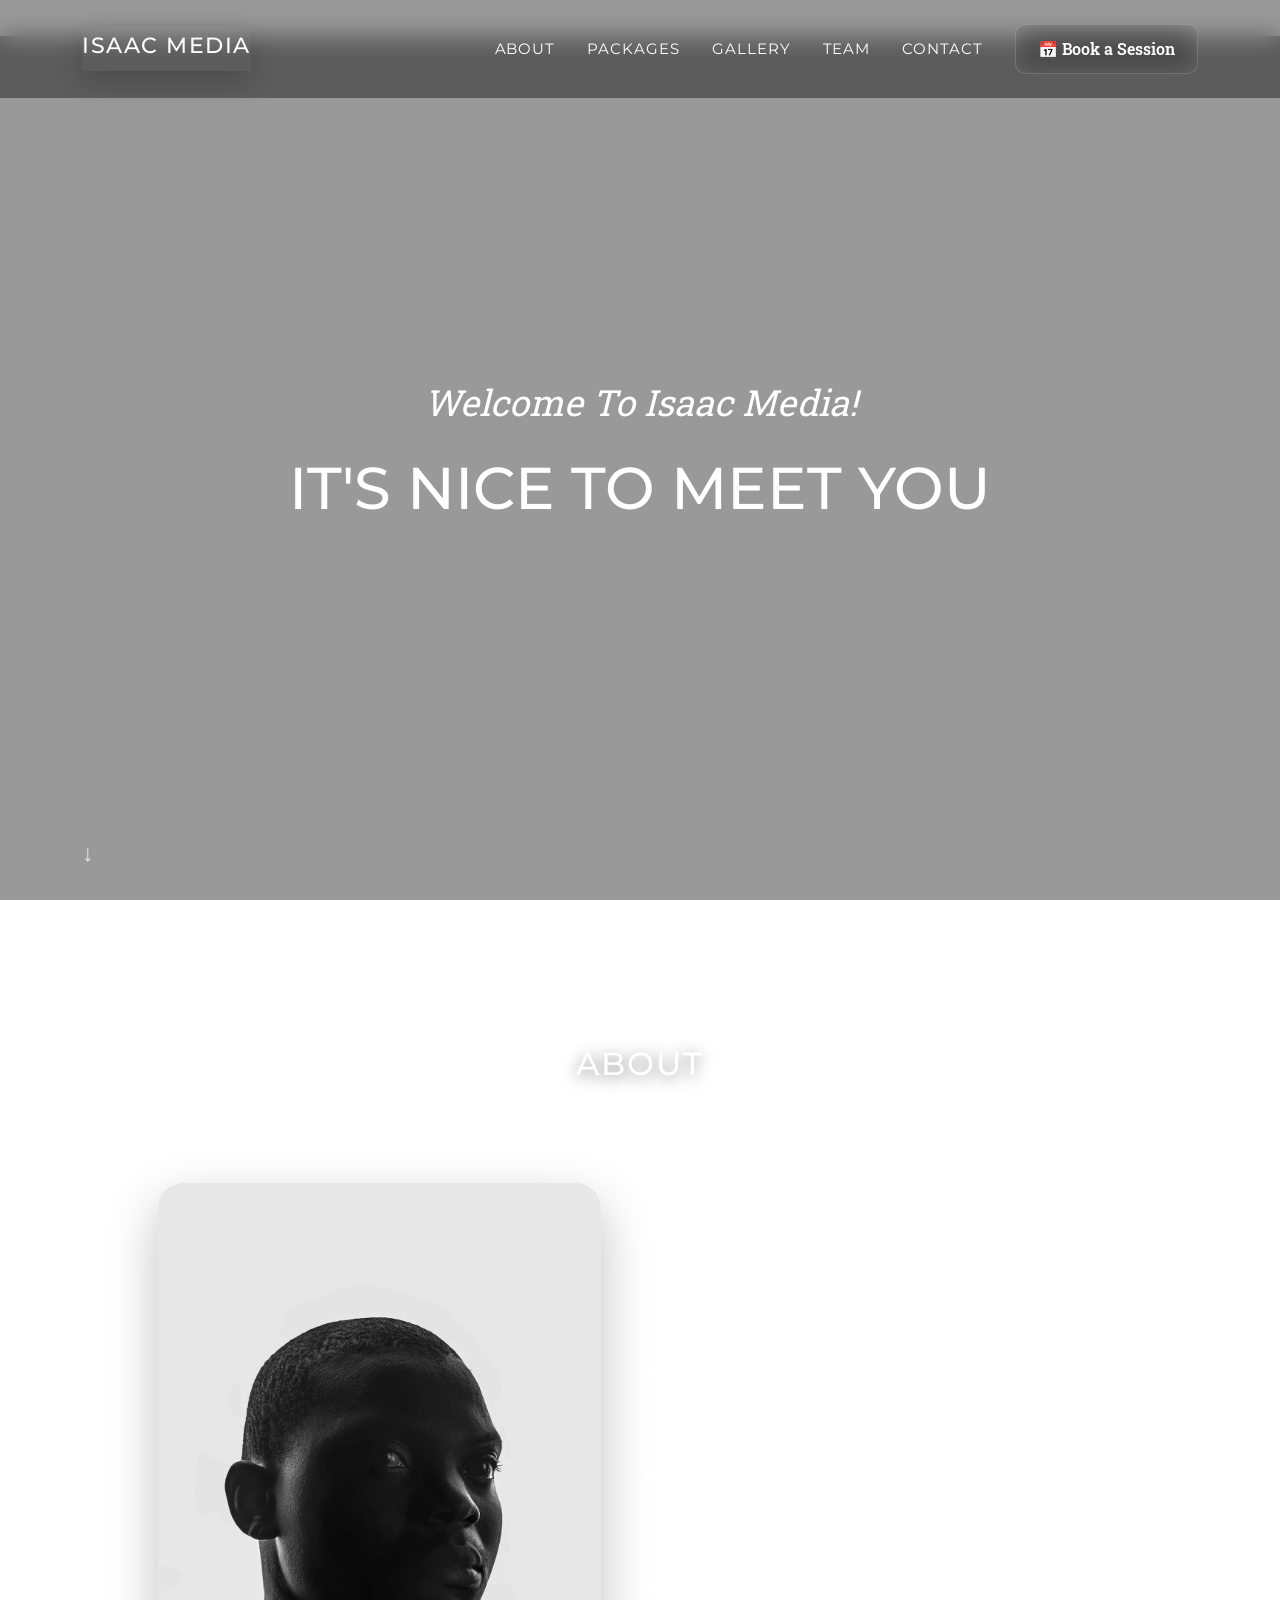
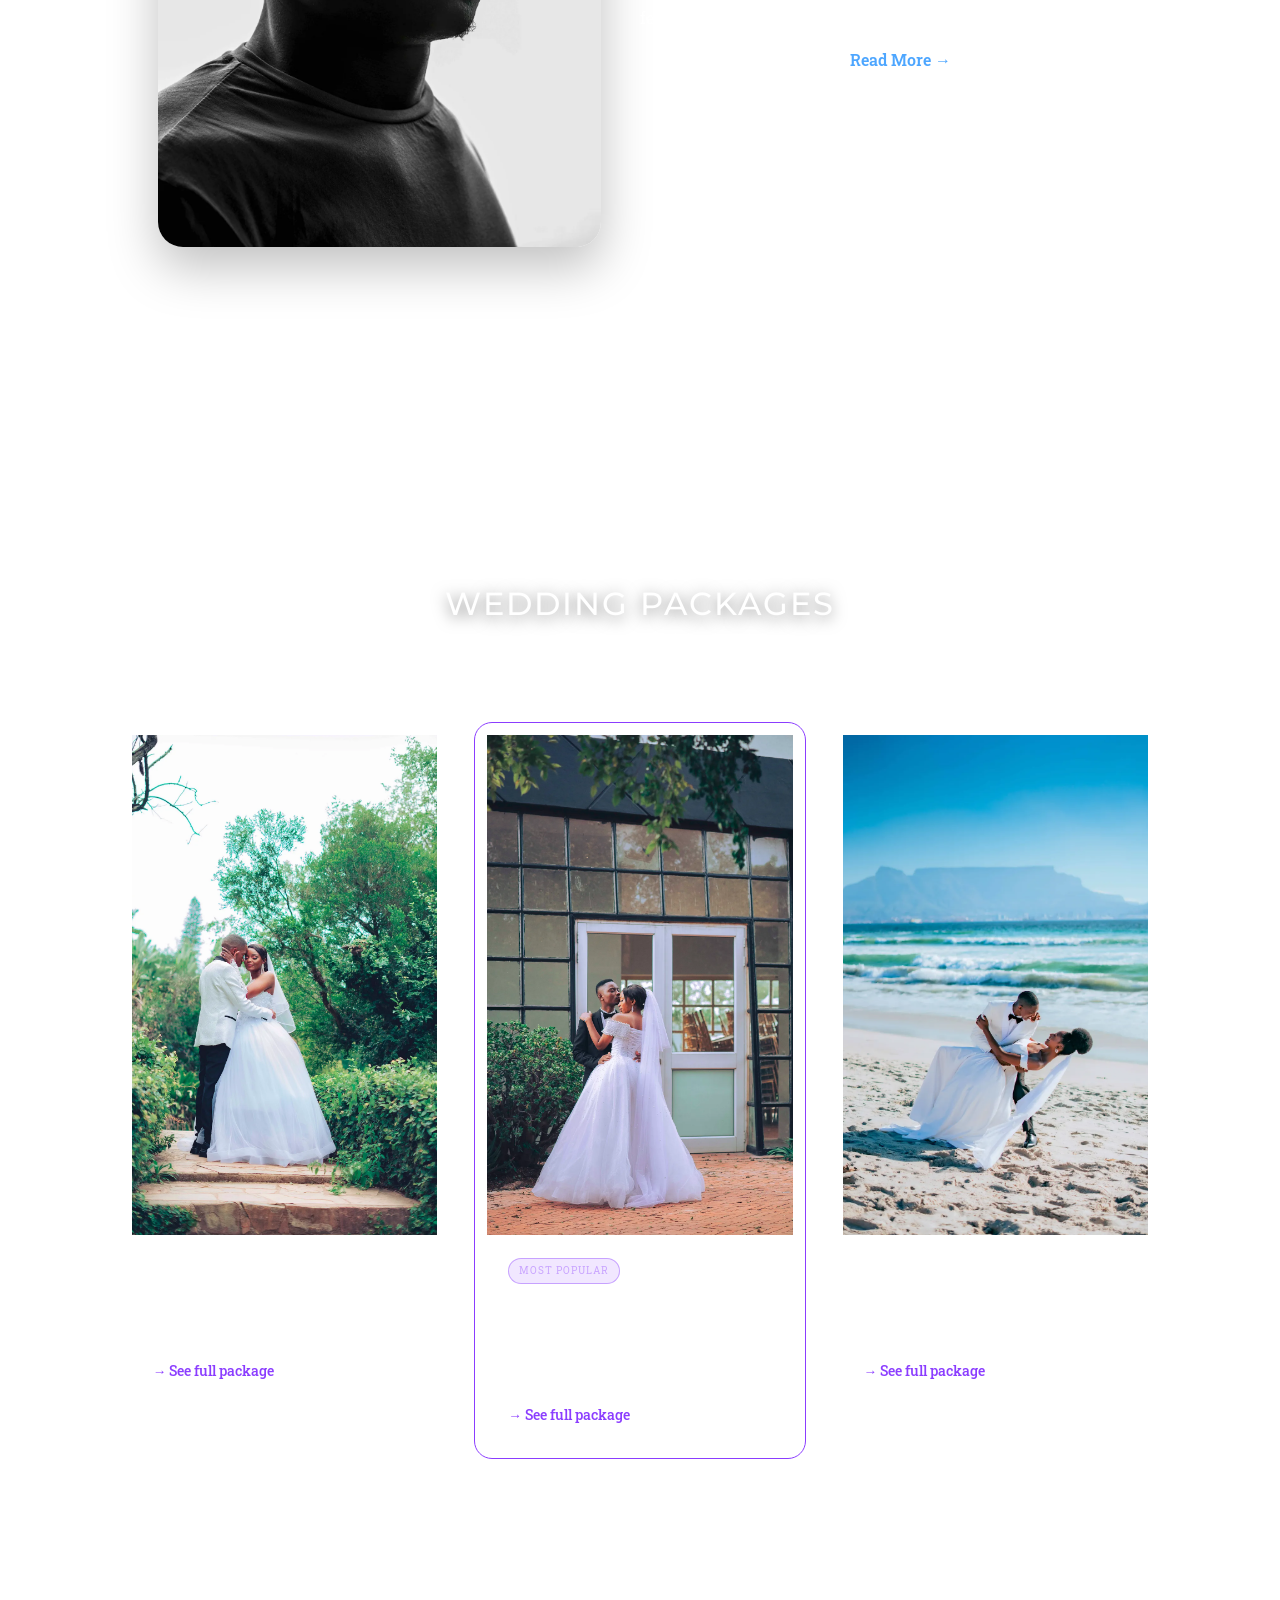
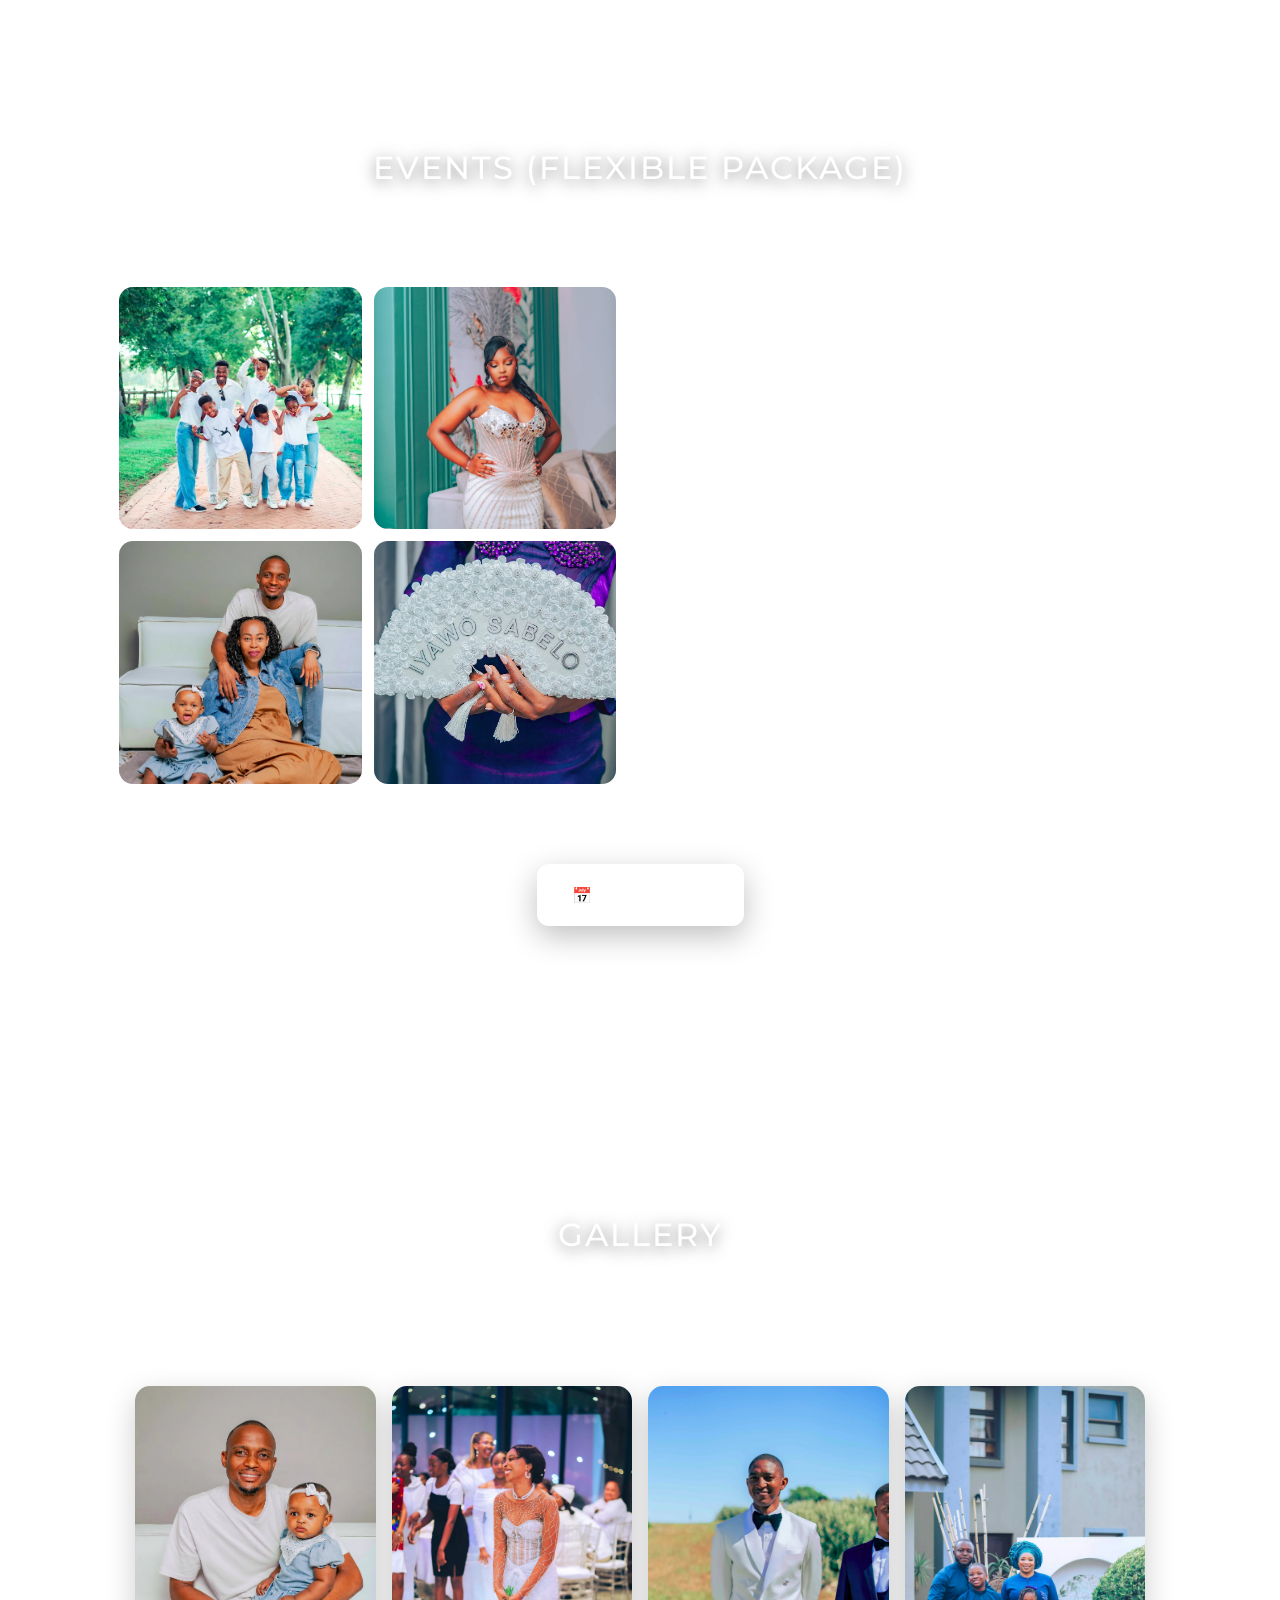
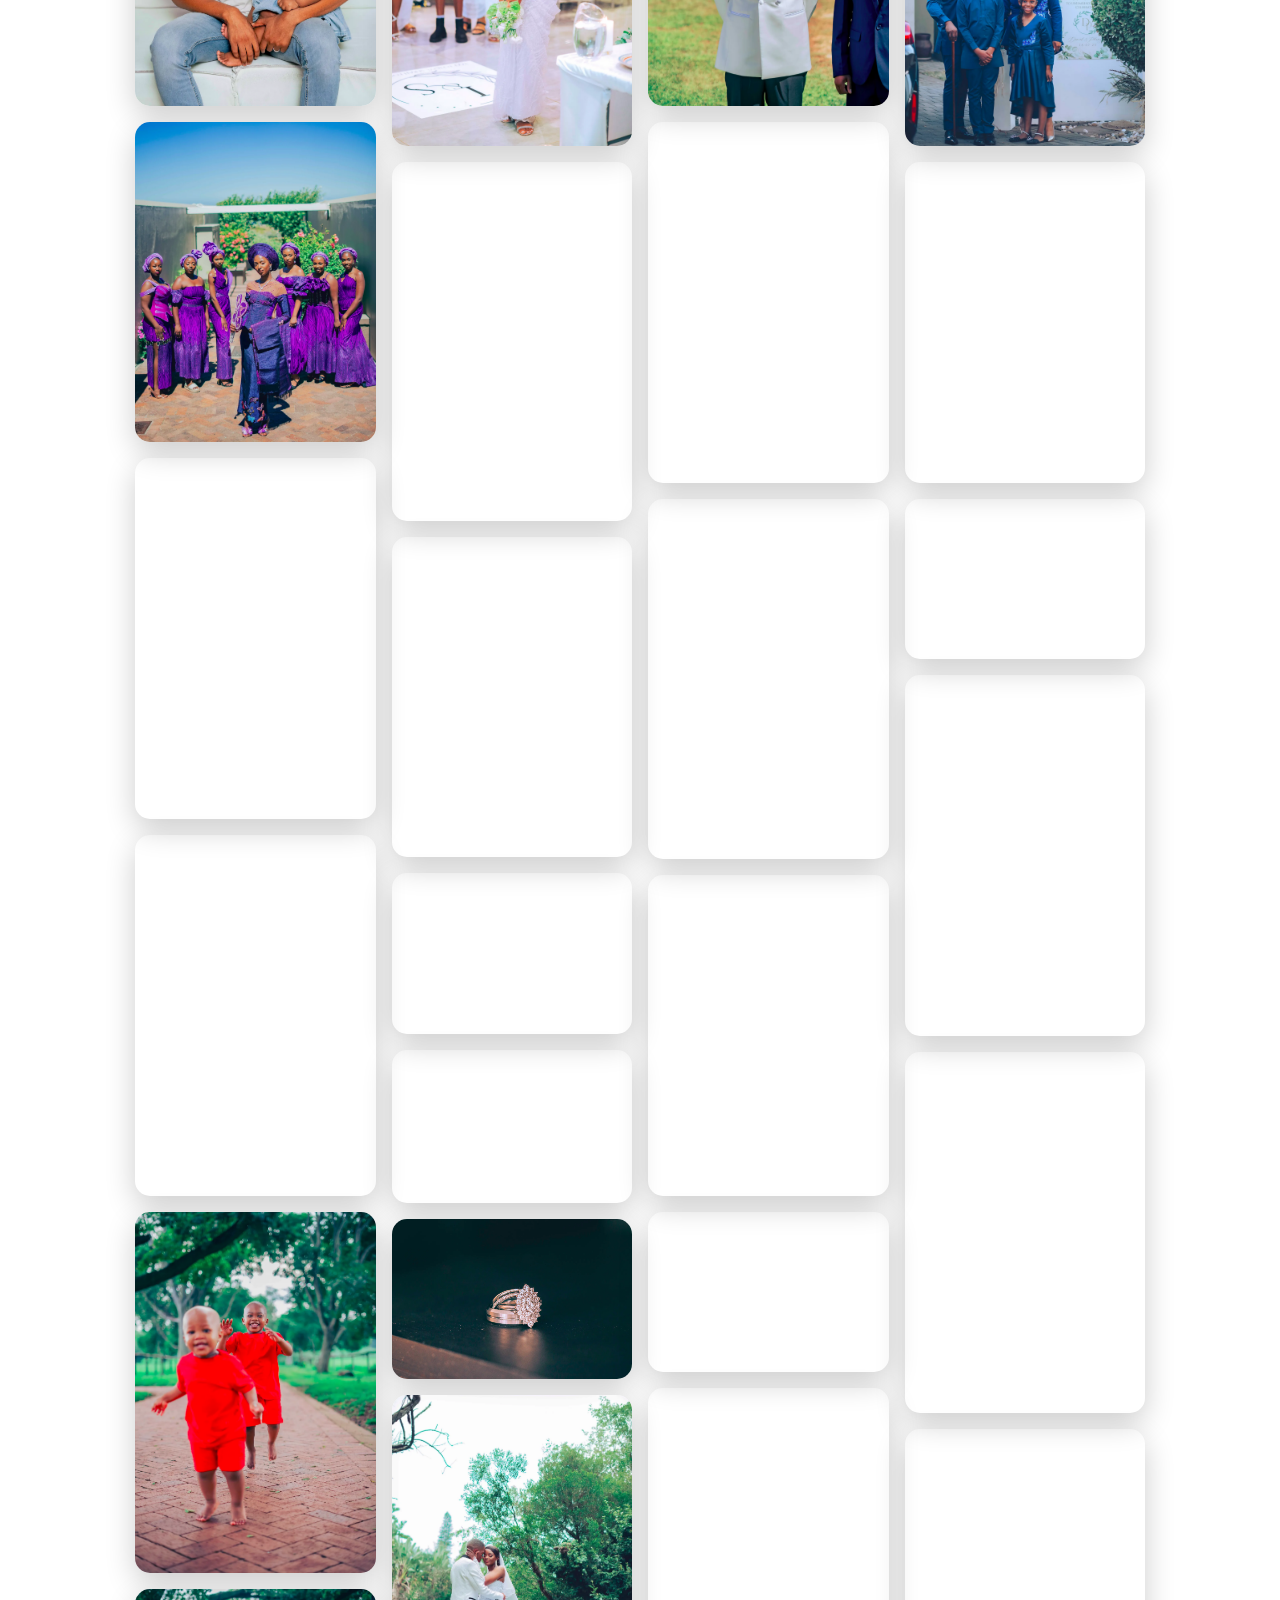
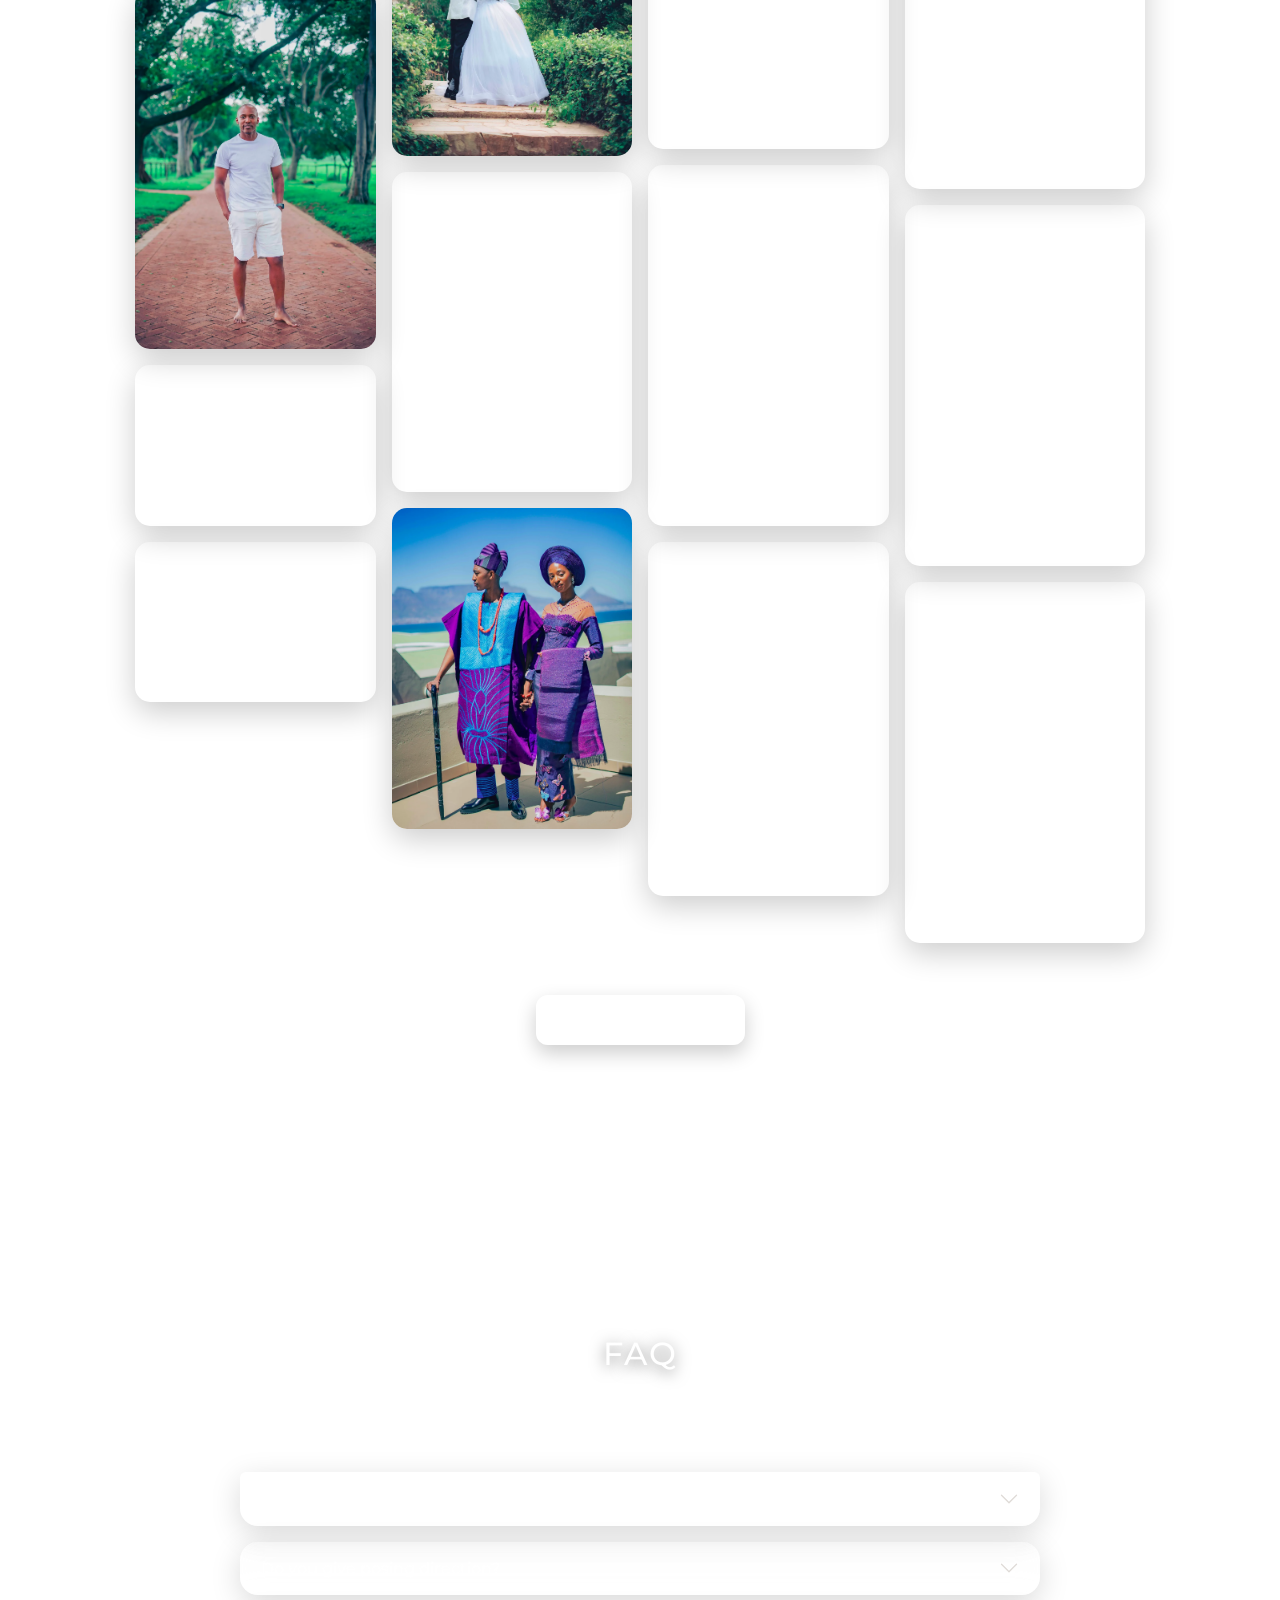
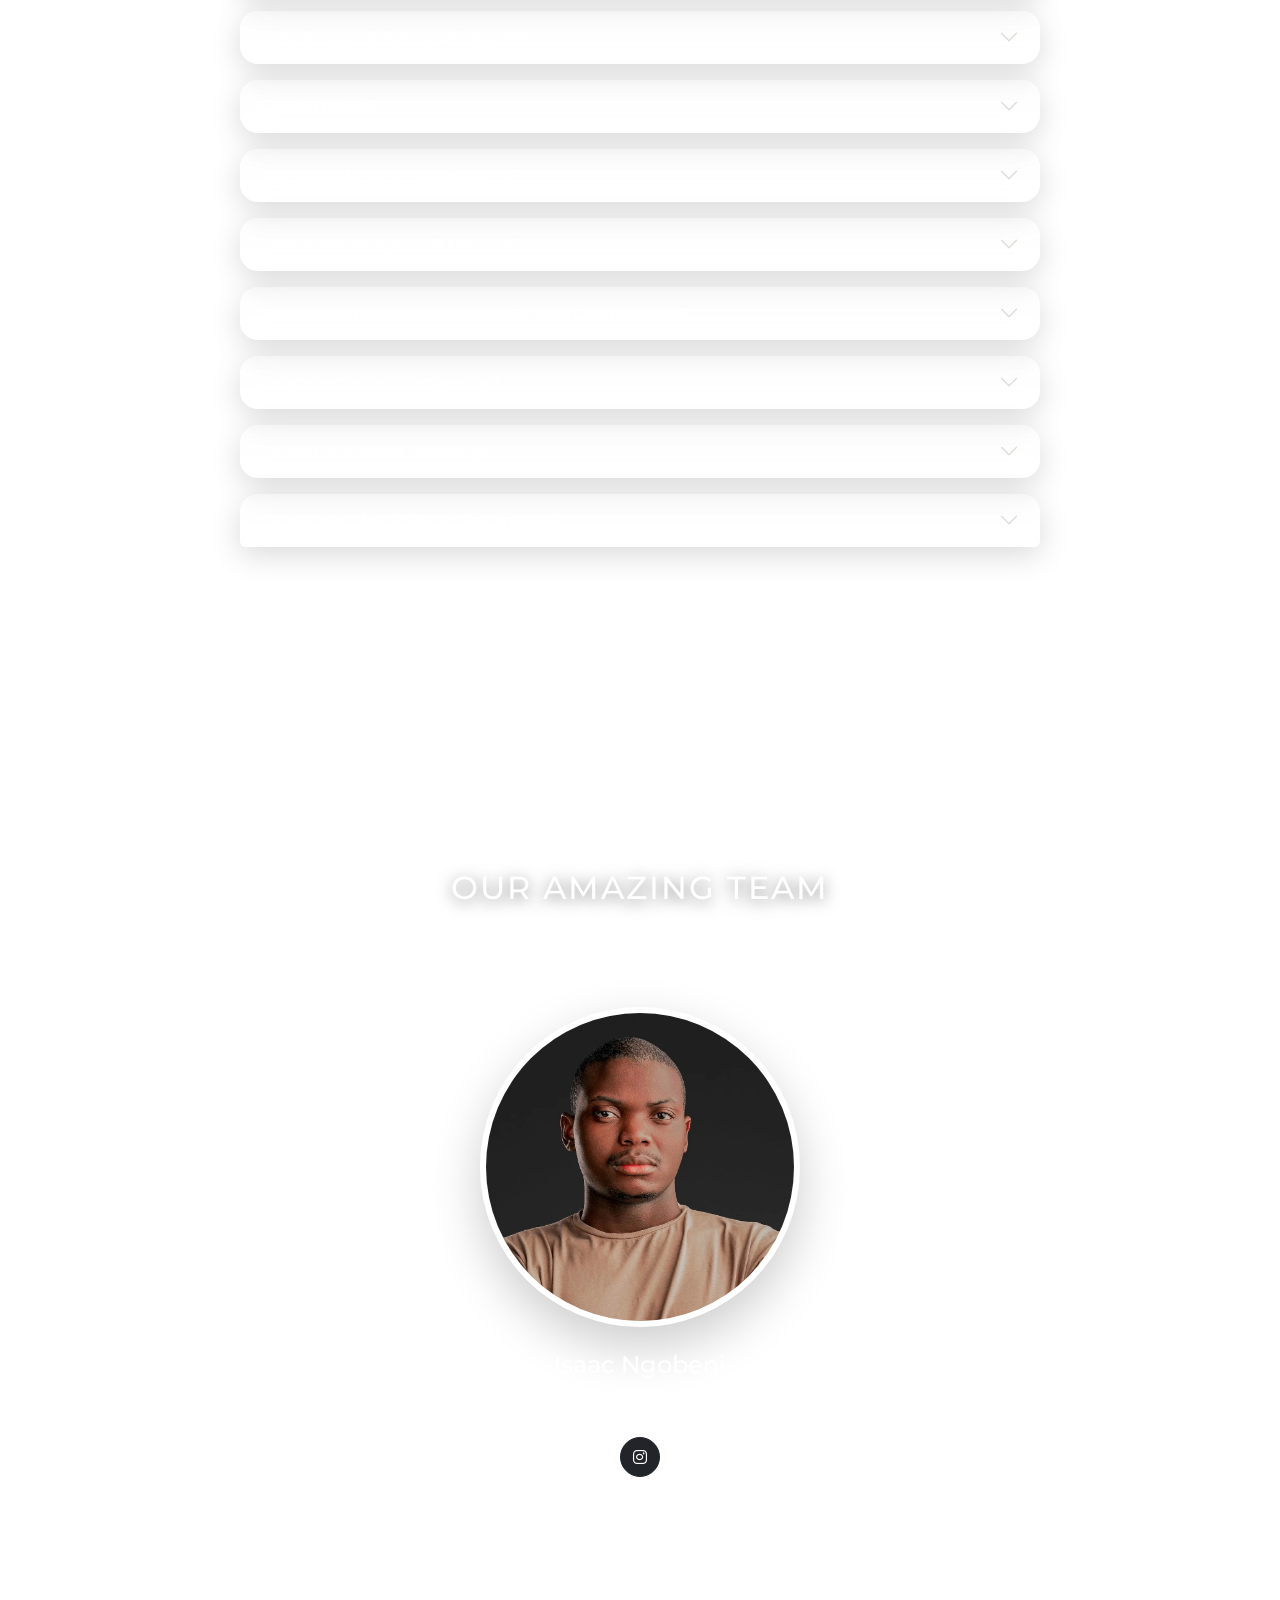
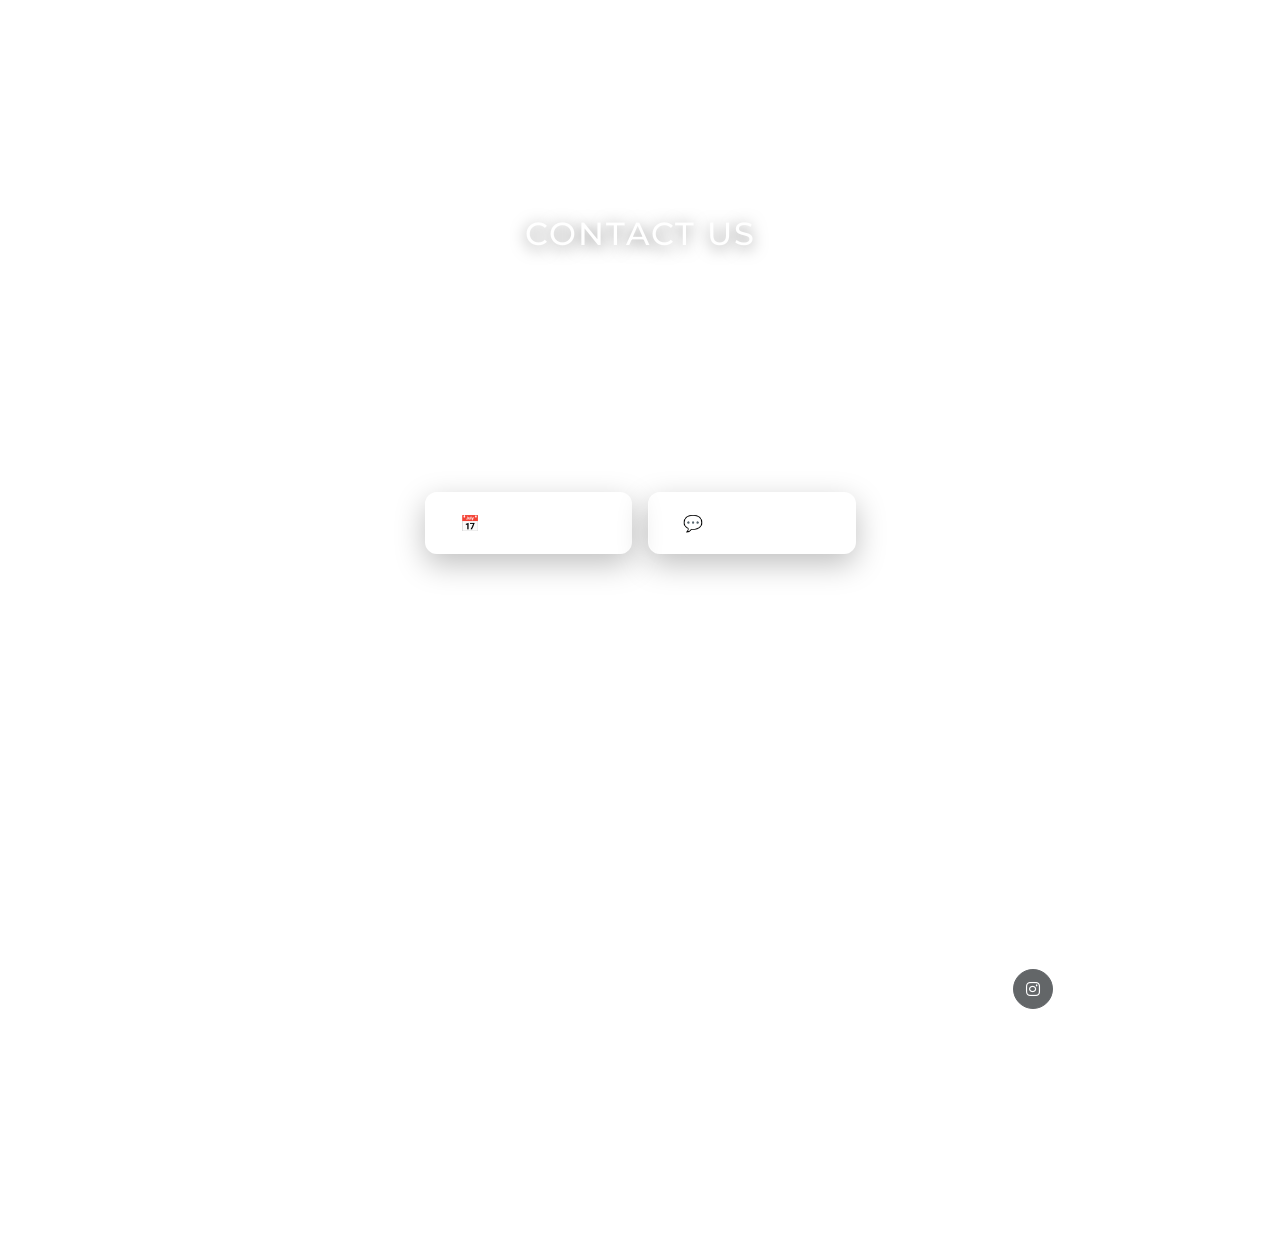
==== commit 0fab0231: "adding favicoon stupid safari flaky browser" ====
--- a/index.html
+++ b/index.html
@@ -31,7 +31,7 @@
     <meta name="geo.region"    content="ZA" />
     <meta name="geo.placename" content="South Africa" />
 
-    <!-- ── 7. CANONICAL ───────────────────────────────────────── -->
+    <!-- ── 7. CANONICAL ───────────────────────────────────────── -->  
     <link rel="canonical" href="https://www.isaacmedia.co.za/" />
 
     <!-- ── 8. OPEN GRAPH (Facebook, WhatsApp, LinkedIn) ──────── -->
@@ -91,7 +91,10 @@
     </noscript>
 
     <!-- ── 15. FAVICONS ──────────────────────────────────────── -->
-    <link rel="icon"             type="image/x-icon" href="assets/im-favicon.png" />
+    <link rel="icon" type="image/png" href="assets/im-favicon.png" />
+    <link rel="icon" type="image/png" sizes="32x32" href="assets/im-favicon.png" />
+    <link rel="icon" type="image/png" sizes="16x16" href="assets/im-favicon.png" />
+    <link rel="apple-touch-icon" sizes="180x180" href="assets/im-favicon.png" />
     <!-- <link rel="icon"             type="image/png" sizes="32x32" href="assets/favicon-32x32.png" />
     <link rel="icon"             type="image/png" sizes="16x16" href="assets/favicon-16x16.png" />
     <link rel="apple-touch-icon" sizes="180x180" href="assets/apple-touch-icon.png" />
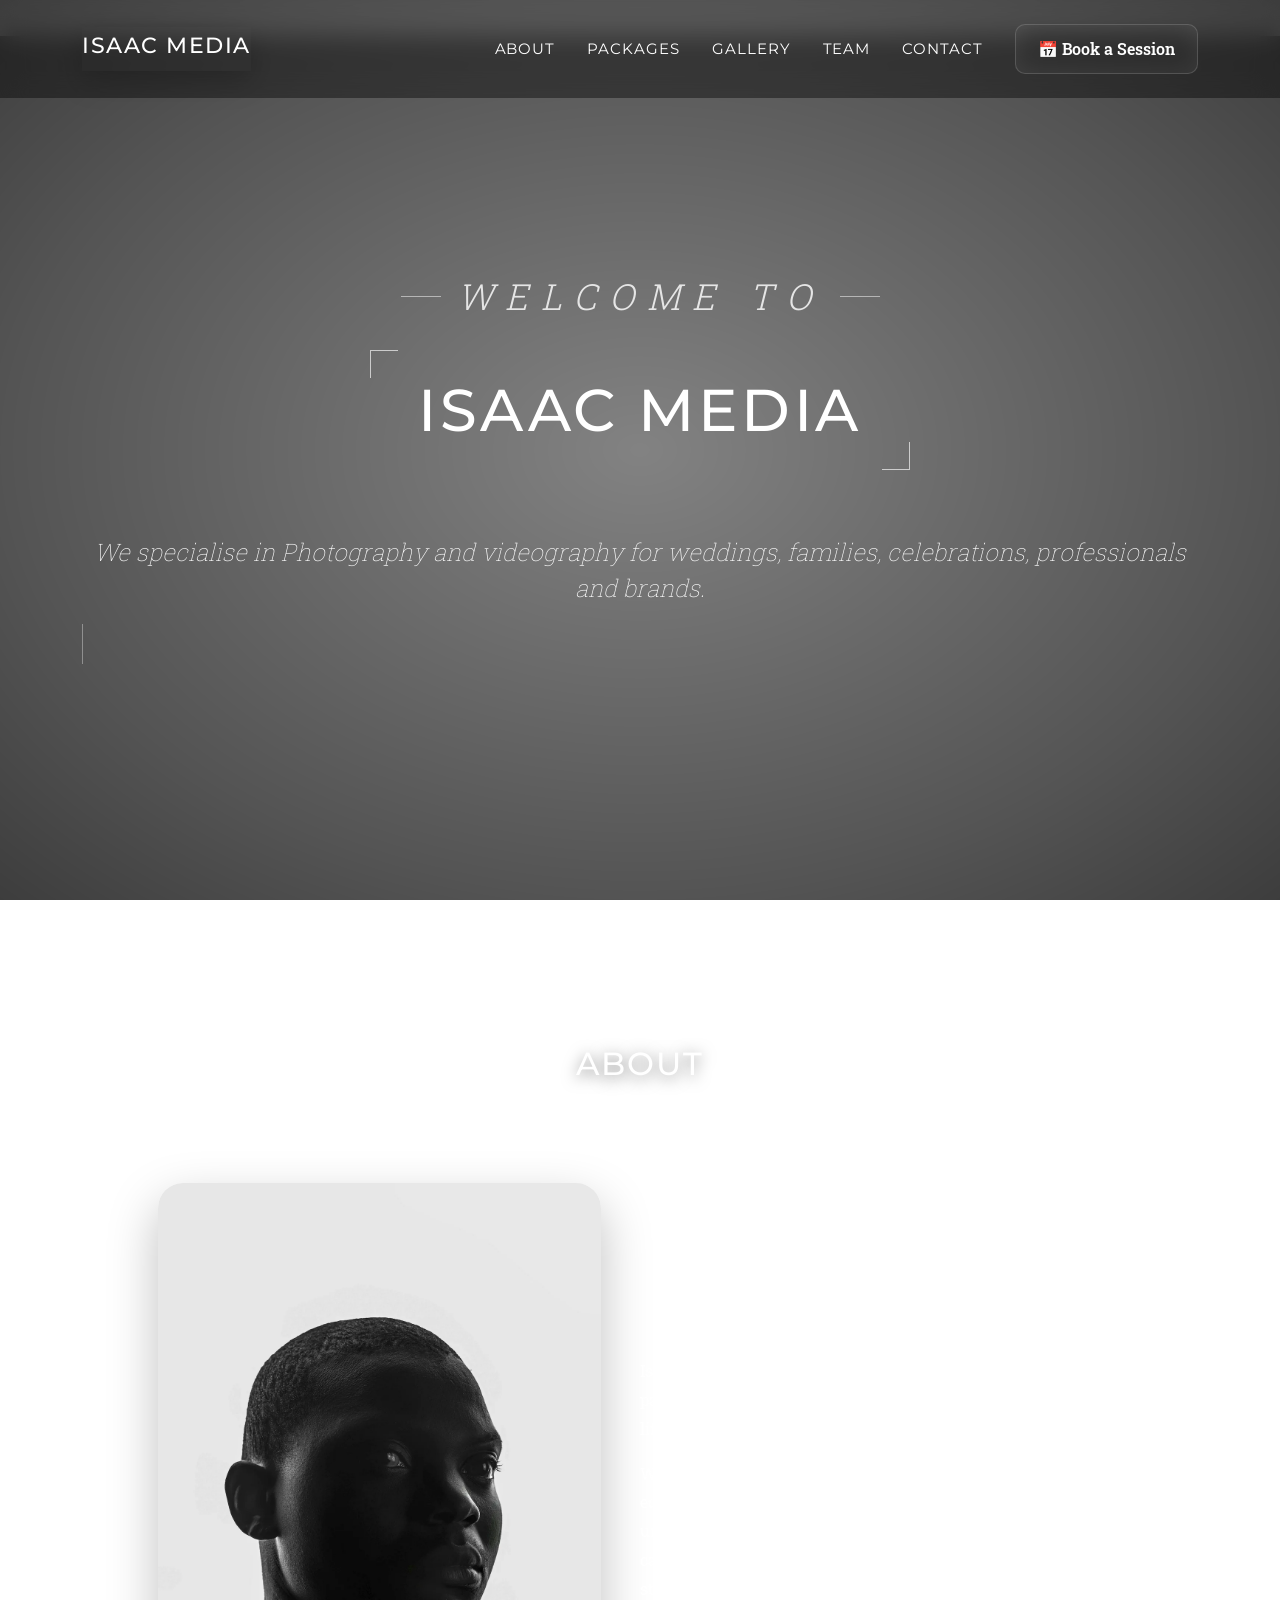
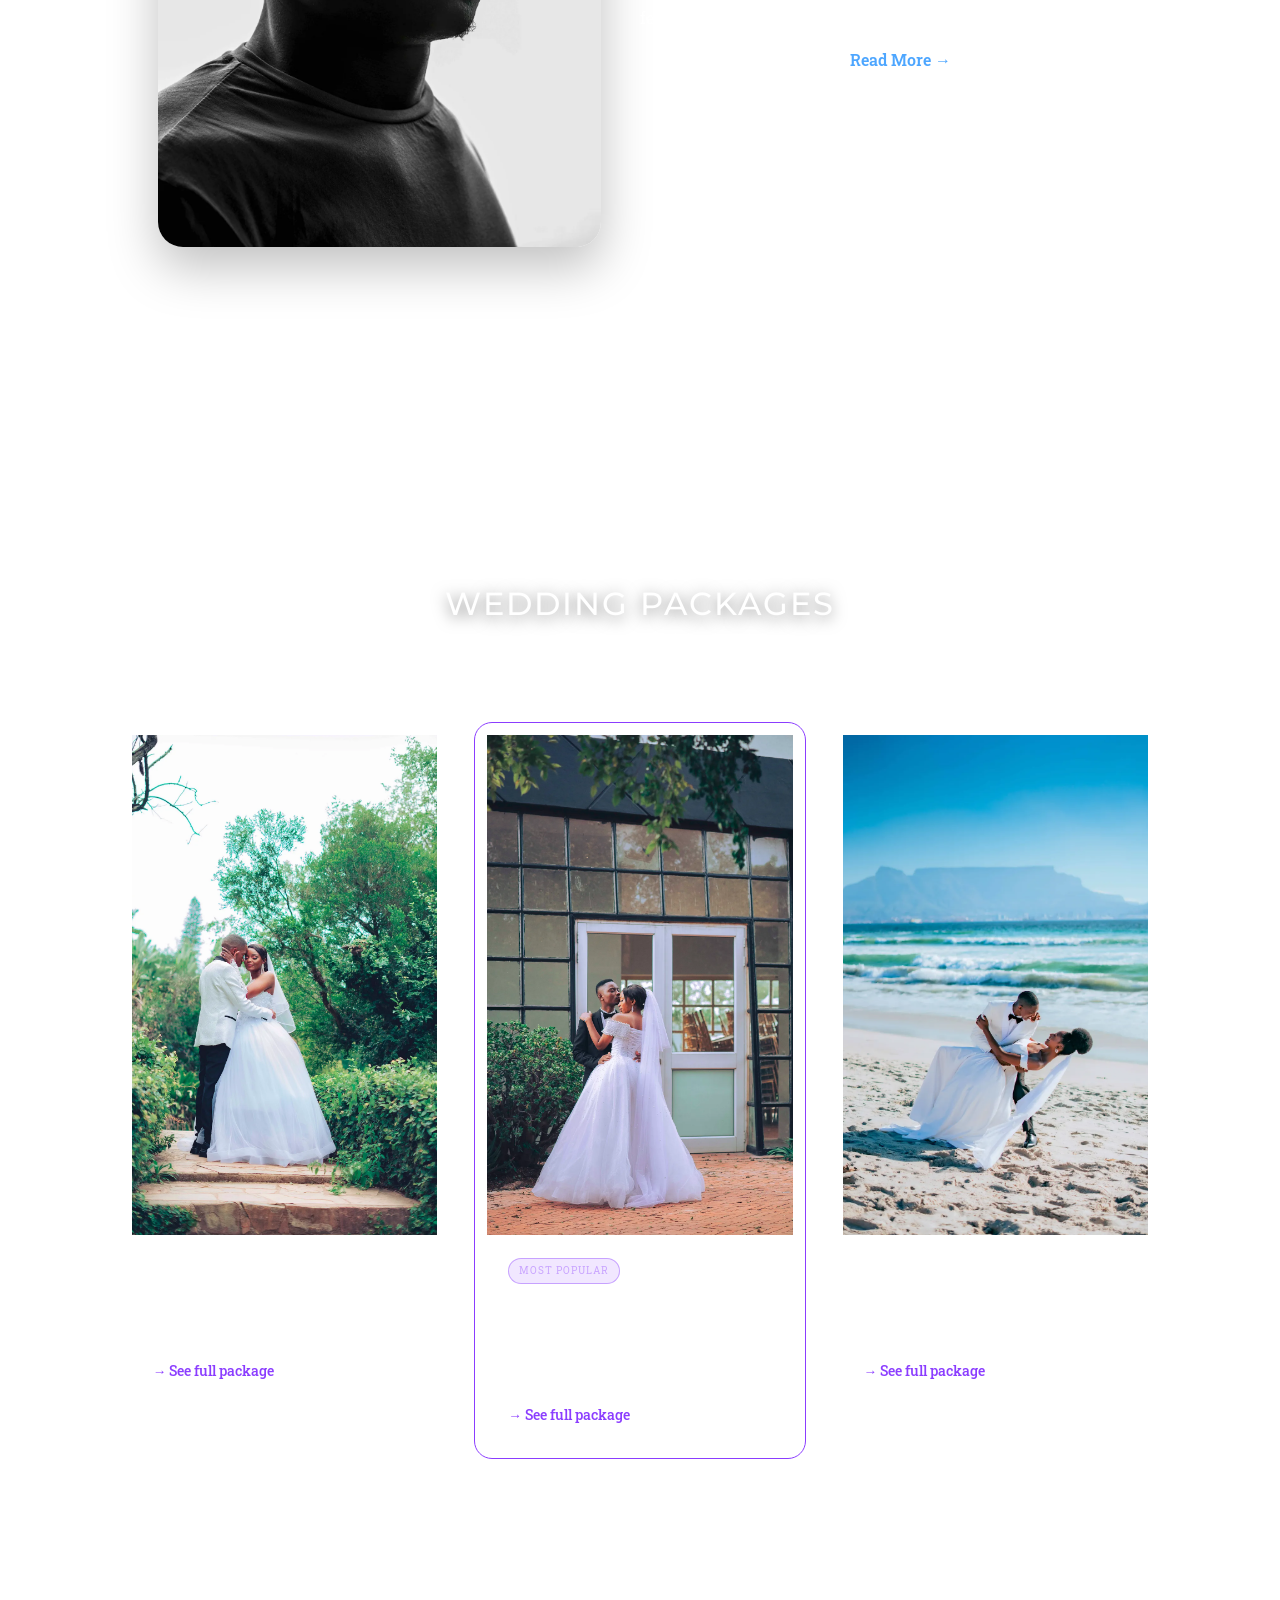
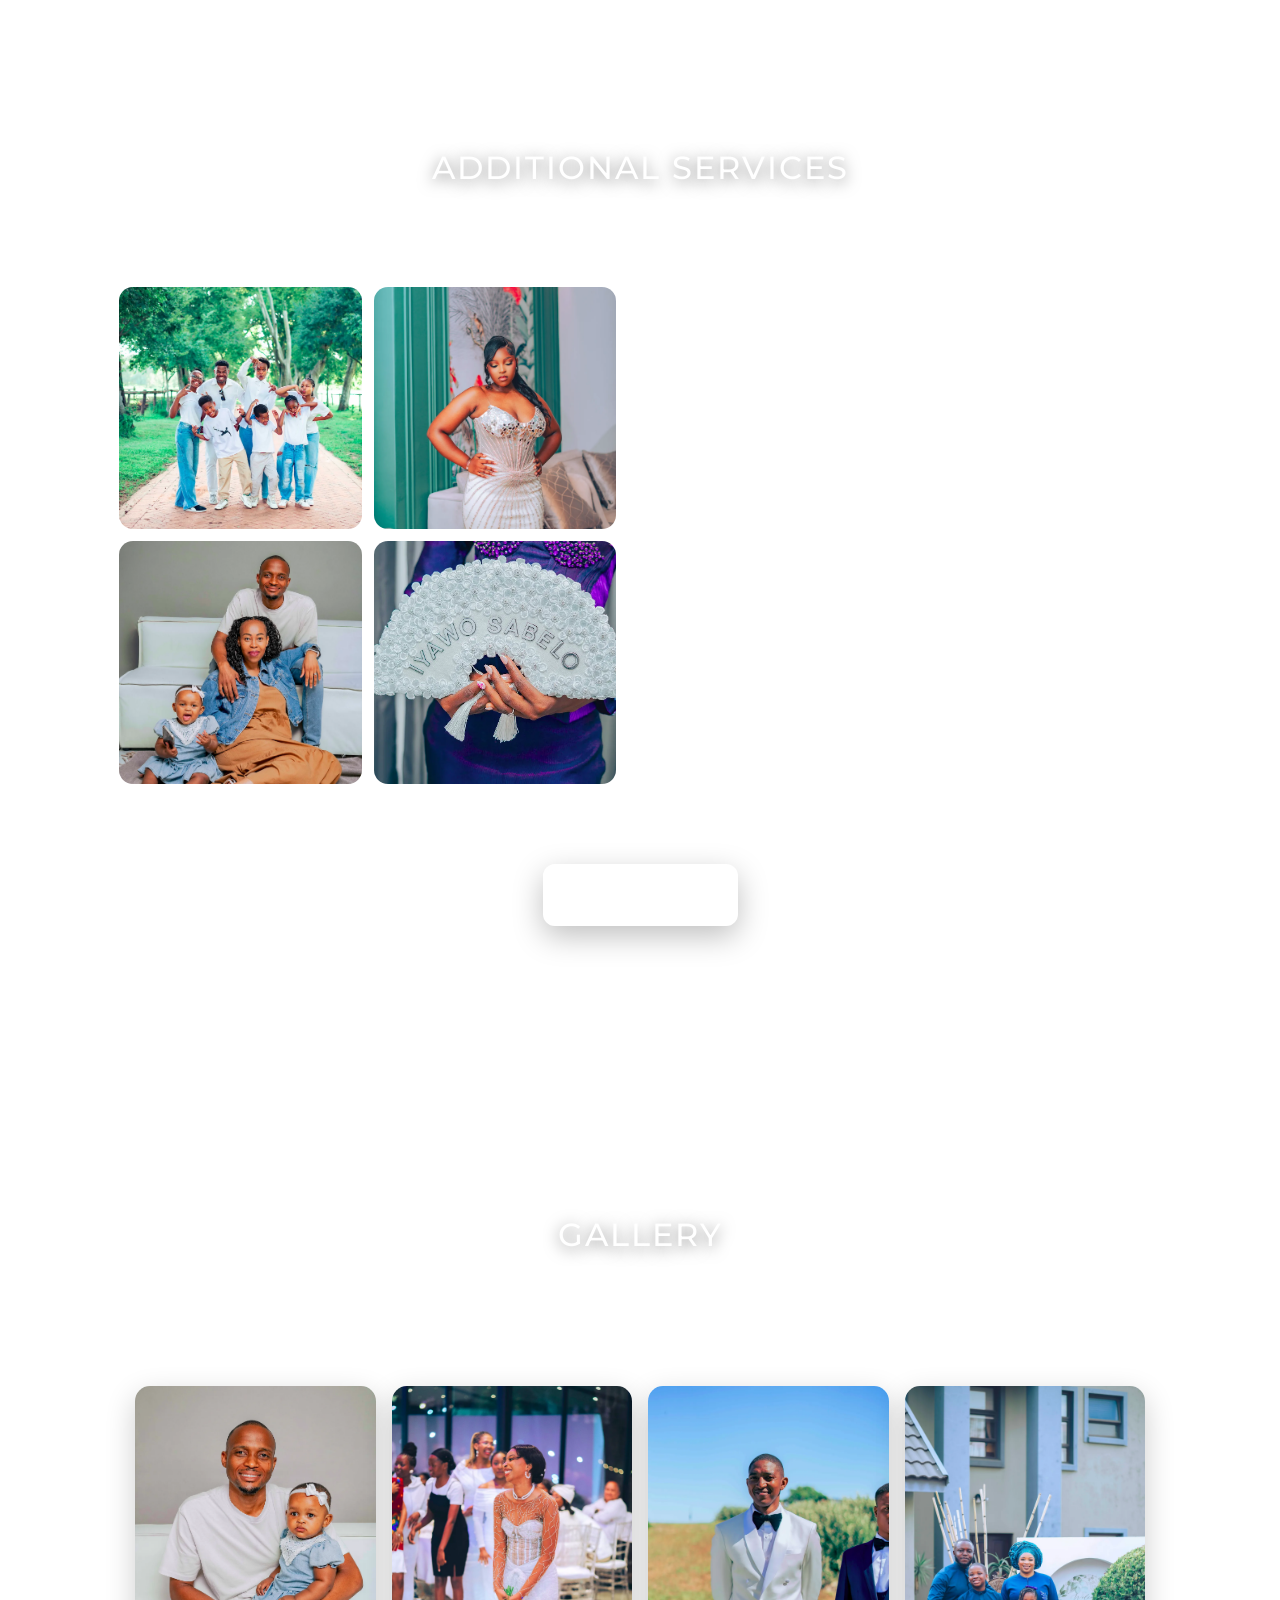
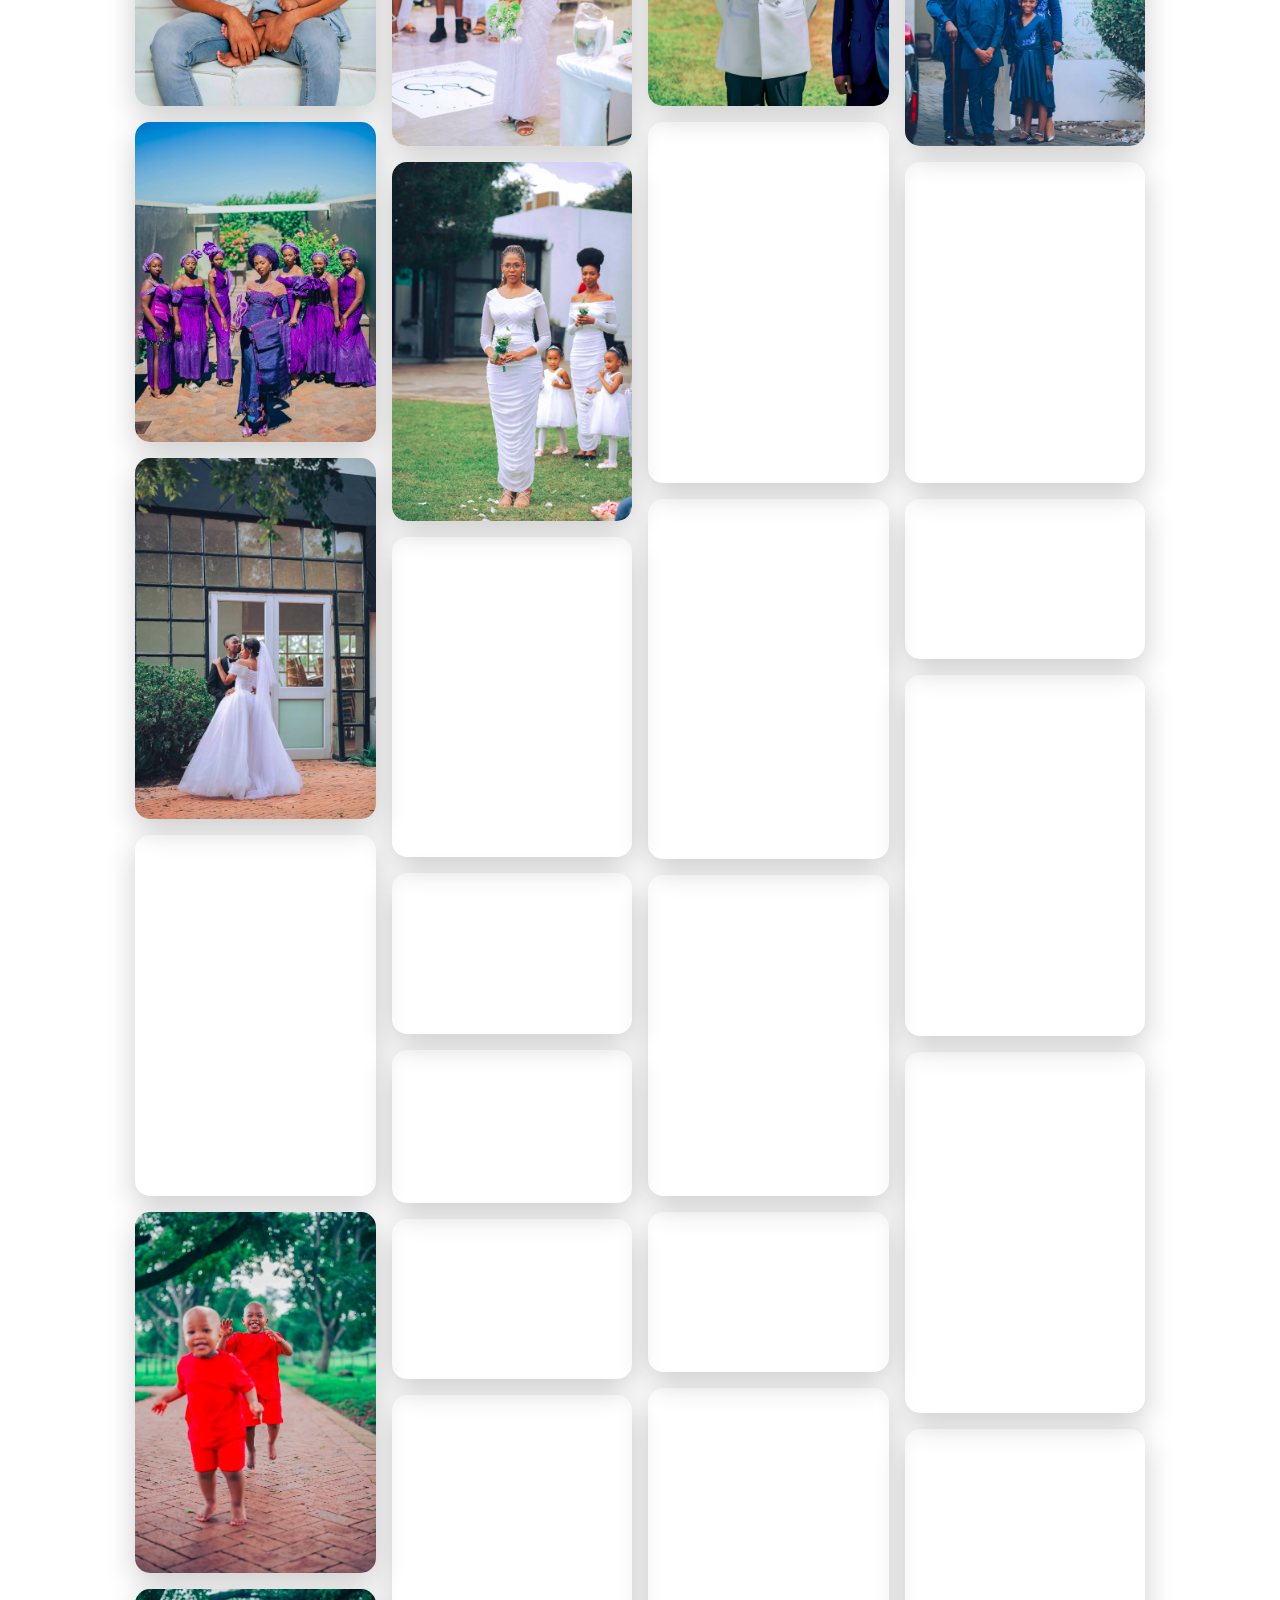
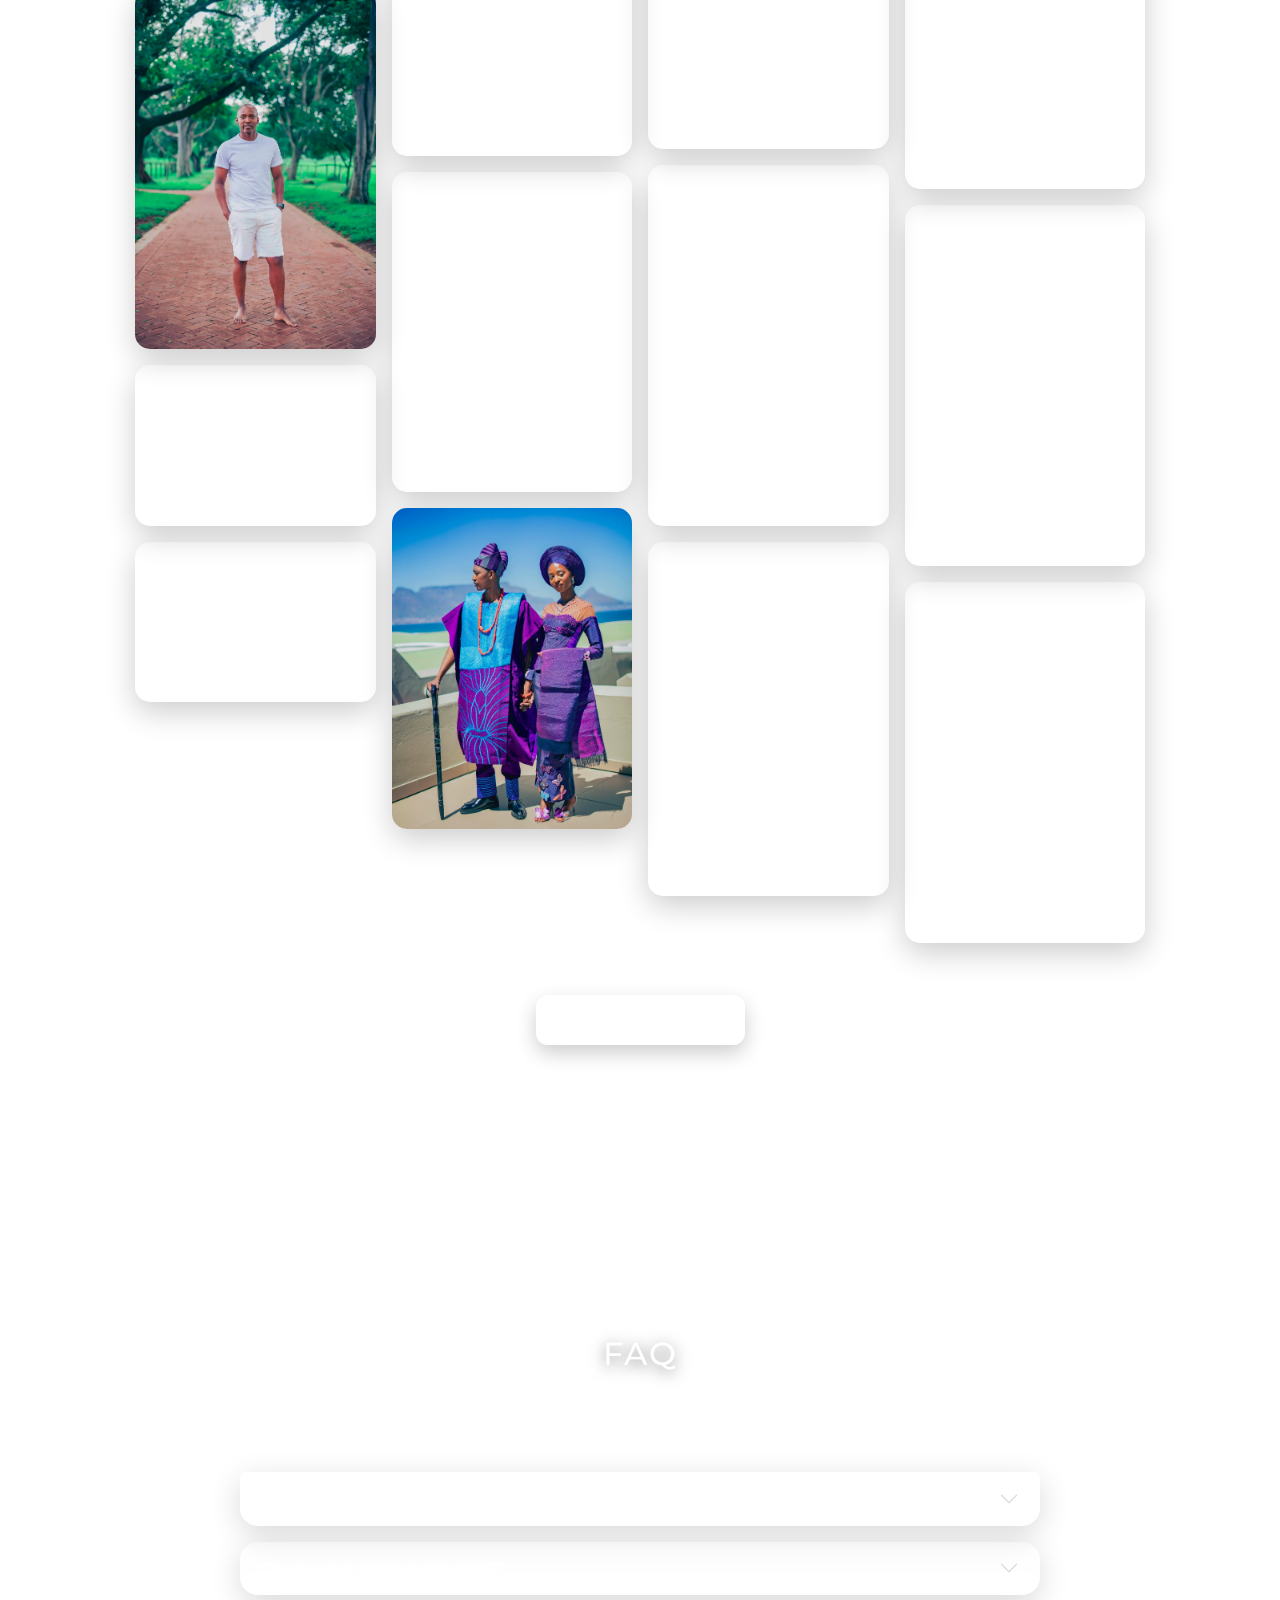
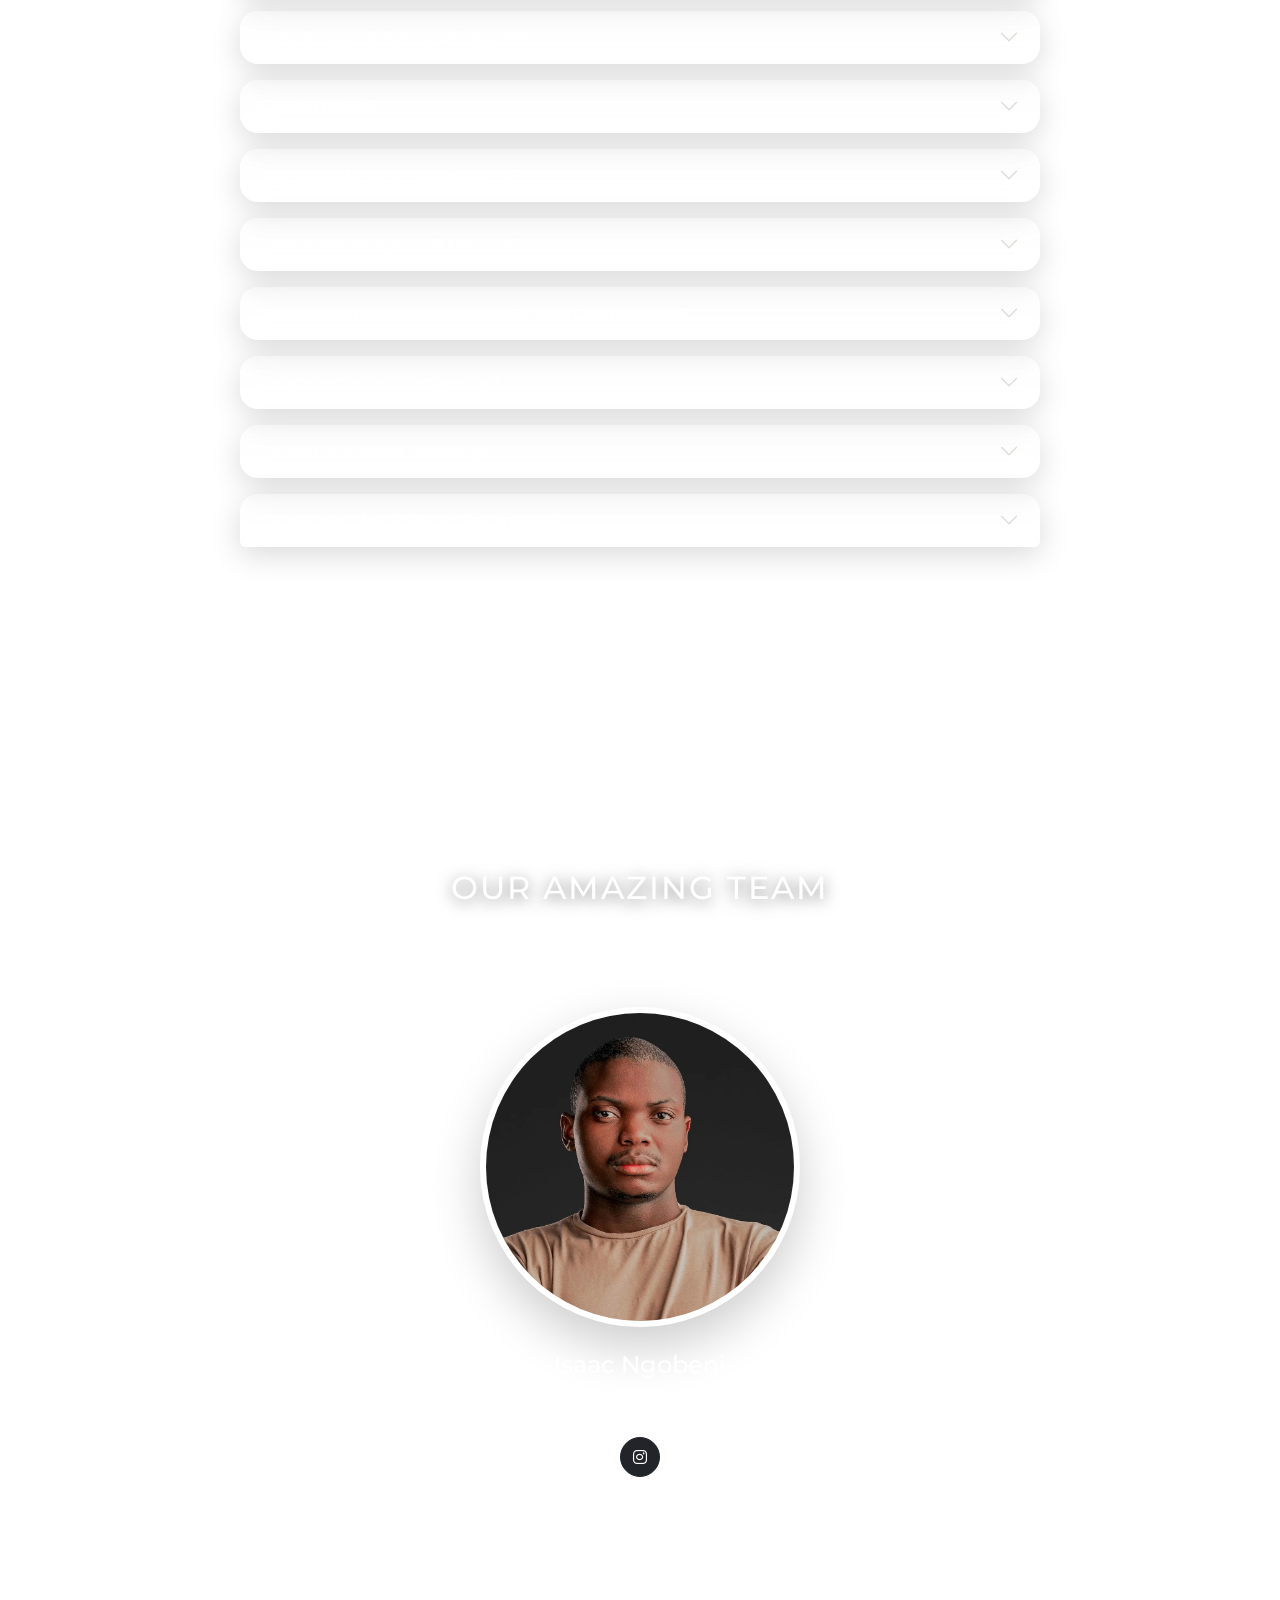
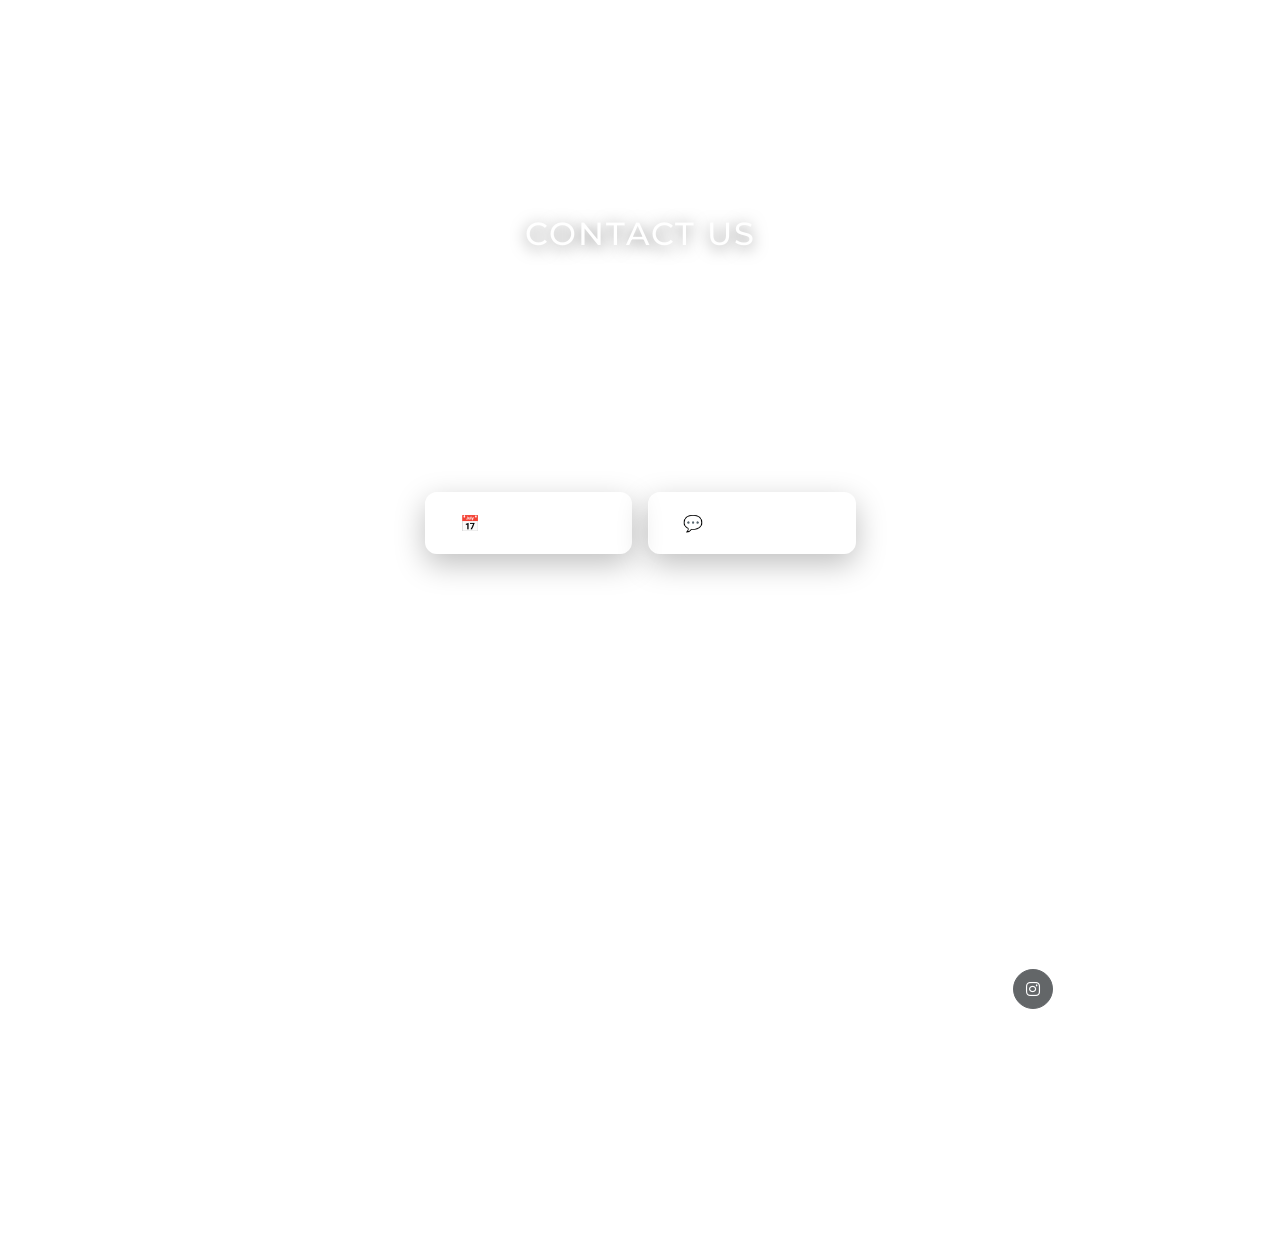
==== commit eefbf2a1: "Stage 1 redisign" ====
--- a/index.html
+++ b/index.html
@@ -223,9 +223,11 @@
             <div class="overlay"></div>
             <!-- Content -->
             <div class="container text-center">
-                <div class="masthead-subheading">Welcome To Isaac Media!</div>
-                <div class="masthead-heading text-uppercase">It's Nice To Meet You</div>
-
+                <div class="masthead-subheading">Welcome To</div>
+                <div class="masthead-heading text-uppercase">Isaac Media</div>
+                <div class="masthead-subheading" style="font-size: 1.5rem; font-weight: 10;">
+                    We specialise in Photography and videography for weddings, families, celebrations, professionals and brands.
+                </div>
                 <div class="scroll-indicator">
                     ↓
                 </div>
@@ -296,7 +298,7 @@
                         </div>
 
                         <div class="package-content">
-                            <h4 class="package-title">Essence</h4>
+                            <h4 class="package-title">Starter</h4>
 
                             <p class="package-description">
                                 Intimate coverage for the moments that matter most.
@@ -332,7 +334,7 @@
                                 MOST POPULAR
                             </span>
 
-                            <h4 class="package-title">Signature</h4>
+                            <h4 class="package-title">Standard</h4>
 
                             <p class="package-description">
                                 Full-day cinematic storytelling from start to finish.
@@ -363,7 +365,7 @@
                         </div>
 
                         <div class="package-content">
-                            <h4 class="package-title">Legacy</h4>
+                            <h4 class="package-title">Premium</h4>
 
                             <p class="package-description">
                                 Premium experience — every detail beautifully preserved.
@@ -387,7 +389,7 @@
             <div class="container">
 
                 <div class="text-center mb-5">
-                <h2 class="section-heading text-uppercase" id="heading-section">Events (flexible Package)</h2>
+                <h2 class="section-heading text-uppercase" id="heading-section">Additional Services</h2>
                 <h3 class="section-subheading text-muted">
                     Isaac Media
                 </h3>
@@ -422,36 +424,47 @@
                 <!-- RIGHT: TEXT -->
                 <div class="event-text">
 
-                    <h3 class="white-text">Event Package</h3>
-
-                    <p class="white-text">
-                        Capturing unforgettable event experiences in motion and stills.
-                    </p>
+                    <h3 class="white-text">We also shoot:</h3>
+
+                    <!-- <p class="white-text">
+                        We shoot shoot Events · Graduations · Families · Portraits · Medical Professionals · Brands and videos
+                    </p> -->
 
                     <ul class="white-text">
-                        <li>R1500 per Hour</li>
-                        <li>1 Photographer</li>
-                        <li>Digital Delivery</li>
-                        <li>Professional Editing</li>
+                        <li>Events</li>
+                        <li>Graduations</li>
+                        <li>Families</li>
+                        <li>Portraits</li>
+                        <li>Medical Professionals</li>
+                        <li>Brands and videos</li>
                     </ul>
 
-                    <h3 class="white-text">Optional Bundles</h3>
-
-                    <ul class="white-text">
+                    <!-- <h3 class="white-text">Optional Bundles</h3> -->
+
+                    <!-- <ul class="white-text">
                         <li>Half Day (4 Hours): R5,500</li>
                         <li>Full Day (8 Hours): R11,000</li>
-                    </ul>
+                    </ul> -->
 
                     <p class="white-text">
-                        The Event Package captures energy, emotion, and atmosphere through cinematic storytelling and detail-focused photography.
+                        Prefer to chat? You can also enquire directly via WhatsApp.
                     </p>
 
                 </div>
 
                 <div class="cta-buttons" id="package-book">
                     <!-- PRIMARY ACTION -->
-                    <button class="cta-btn book-btn" data-bs-toggle="modal" data-bs-target="#bookingModal">
+                    <!-- <button class="cta-btn book-btn" data-bs-toggle="modal" data-bs-target="#bookingModal">
                         📅 Book a Session
+                    </button> -->
+
+                    <button
+                        class="cta-btn book-btn"
+                        onclick="window.open('https://wa.me/27767308994', '_blank')"
+                        type="button">
+
+                        Enquire More
+                        <i class="fab fa-whatsapp ms-1"></i>
                     </button>
                 </div>
                 </div>
@@ -831,7 +844,7 @@
                             <div class="col-lg-8">
                                 <div class="modal-body">
                                     <!-- Project details-->
-                                    <h2 class="text-uppercase">Essence (Starter)</h2>
+                                    <h2 class="text-uppercase">Starter</h2>
                                     <p class="item-intro text-muted">Isaac Media</p>
                                     <div class="image-wrapper">
                                         <img 
@@ -877,14 +890,23 @@
                                         </button>
 
                                         <!-- CLOSE BUTTON -->
+                                        <!-- <button 
+                                            class="btn btn-primary btn-xl text-uppercase"
+                                            data-bs-dismiss="modal"
+                                            type="button">
+
+                                            <i class="fas fa-xmark me-1"></i>
+                                            Enquire More
+
+                                        </button> -->
                                         <button 
                                             class="btn btn-primary btn-xl text-uppercase"
                                             data-bs-dismiss="modal"
+                                            onclick="window.open('https://wa.me/27767308994', '_blank')"
                                             type="button">
 
-                                            <i class="fas fa-xmark me-1"></i>
-                                            Close Package
-
+                                            Enquire More
+                                            <i class="fab fa-whatsapp ms-1"></i>
                                         </button>
 
                                     </div>
@@ -908,7 +930,7 @@
                             <div class="col-lg-8">
                                 <div class="modal-body">
                                     <!-- Project details-->
-                                    <h2 class="text-uppercase">Signature (Most Popular)</h2>
+                                    <h2 class="text-uppercase">Standard</h2>
                                     <p class="item-intro text-muted">Isaac Media</p>
                                     <div class="image-wrapper">
                                     <img 
@@ -958,14 +980,23 @@
                                         </button>
 
                                         <!-- CLOSE BUTTON -->
+                                        <!-- <button 
+                                            class="btn btn-primary btn-xl text-uppercase"
+                                            data-bs-dismiss="modal"
+                                            type="button">
+
+                                            <i class="fas fa-xmark me-1"></i>
+                                            Close Package
+
+                                        </button> -->
                                         <button 
                                             class="btn btn-primary btn-xl text-uppercase"
                                             data-bs-dismiss="modal"
+                                            onclick="window.open('https://wa.me/27767308994', '_blank')"
                                             type="button">
 
-                                            <i class="fas fa-xmark me-1"></i>
-                                            Close Package
-
+                                            Enquire More
+                                            <i class="fab fa-whatsapp ms-1"></i>
                                         </button>
 
                                     </div>
@@ -986,7 +1017,7 @@
                             <div class="col-lg-8">
                                 <div class="modal-body">
                                     <!-- Project details-->
-                                    <h2 class="text-uppercase">Legacy (Premium Experience)</h2>
+                                    <h2 class="text-uppercase">Premium</h2>
                                     <p class="item-intro text-muted">Isaac Media</p>
                                     
                                     <div class="image-wrapper">
@@ -1045,14 +1076,24 @@
                                         </button>
 
                                         <!-- CLOSE BUTTON -->
+                                        <!-- <button 
+                                            class="btn btn-primary btn-xl text-uppercase"
+                                            data-bs-dismiss="modal"
+                                            type="button">
+
+                                            <i class="fas fa-xmark me-1"></i>
+                                            Close Package
+
+                                        </button> -->
+
                                         <button 
                                             class="btn btn-primary btn-xl text-uppercase"
                                             data-bs-dismiss="modal"
+                                            onclick="window.open('https://wa.me/27767308994', '_blank')"
                                             type="button">
 
-                                            <i class="fas fa-xmark me-1"></i>
-                                            Close Package
-
+                                            Enquire More
+                                            <i class="fab fa-whatsapp ms-1"></i>
                                         </button>
 
                                     </div>
@@ -1203,7 +1244,7 @@
                         <div class="modal-body">
 
                         <!-- HEADER -->
-                        <h2 class="text-uppercase">Book a Session</h2>
+                        <h2 class="text-uppercase">Book Your Wedding</h2>
                         <p class="item-intro text-muted">Isaac Media</p>
 
                         <!-- FORM START -->
@@ -1215,44 +1256,20 @@
 
                             <input type="tel" name="phone" placeholder="Phone / WhatsApp Number" required>
 
-                            <!-- SERVICE -->
-                            <select id="serviceType" name="serviceType" required>
-                                <option value="">Select Service</option>
-                                <option value="wedding">Wedding</option>
-                                <option value="event">Event</option>
+                            <!-- WEDDING PACKAGE -->
+                            <select name="weddingPackage" required>
+                                <option value="">Select Wedding Package</option>
+                                <option value="starter">Starter</option>
+                                <option value="standard">Standard</option>
+                                <option value="premium">Premium</option>
                             </select>
-
-                            <!-- WEDDING -->
-                            <div id="weddingOptions" style="display:none;">
-                                <select name="weddingPackage">
-                                <option value="">Select Wedding Package</option>
-                                <option value="starter">Essence</option>
-                                <option value="standard">Signature</option>
-                                <option value="premium">Legacy</option>
-                                </select>
-                            </div>
-
-                            <!-- EVENT -->
-                            <div id="eventOptions" style="display:none;">
-                                <select id="eventPackage" name="eventPackage">
-                                <option value="">Select Event Option</option>
-                                <option value="hourly">Hourly (R1500/hour)</option>
-                                <option value="half-day">Half Day (4 Hours - R5,500)</option>
-                                <option value="full-day">Full Day (8 Hours - R11,000)</option>
-                                </select>
-                            </div>
-
-                            <!-- HOURS -->
-                            <div id="hoursField" style="display:none;">
-                                <input type="number" name="hours" placeholder="Number of Hours">
-                            </div>
 
                             <!-- DETAILS -->
                             <input type="date" name="eventDate" required>
 
-                            <input type="text" name="location" placeholder="Event Location">
-
-                            <textarea name="message" placeholder="Tell us about your event..."></textarea>
+                            <input type="text" name="location" placeholder="Wedding Venue / Location">
+
+                            <textarea name="message" placeholder="Tell us about your wedding day..."></textarea>
 
                             <!-- BUTTONS -->
                             <div class="form-actions">
@@ -1260,8 +1277,9 @@
                                 Submit
                                 </button>
 
-                                <button type="button" class="btn btn-outline-light btn-xl text-uppercase" data-bs-dismiss="modal">
-                                Cancel
+                                <button type="button" class="btn btn-outline-light btn-xl text-uppercase" onclick="window.open('https://wa.me/27767308994', '_blank')" data-bs-dismiss="modal">
+                                Enquire More
+                                <i class="fab fa-whatsapp ms-1"></i>
                                 </button>
                             </div>
 
--- a/css/styles.css
+++ b/css/styles.css
@@ -13308,3 +13308,193 @@
   color: #ffffff;
   font-weight: 600;
 }
+
+/* ___________________________________ */
+.masthead-slide::after,
+.masthead::after {
+    content: "";
+    position: absolute;
+    inset: 0;
+    background: radial-gradient(
+        ellipse at center,
+        rgba(0, 0, 0, 0.15) 0%,
+        rgba(0, 0, 0, 0.45) 70%,
+        rgba(0, 0, 0, 0.6) 100%
+    );
+    pointer-events: none;
+    z-index: 1;
+}
+ 
+.masthead .container {
+    position: relative;
+    z-index: 2;
+}
+ 
+/* -------------------- Eyebrow: "Welcome To" -------------------- */
+.masthead-subheading:first-of-type {
+    font-family: "Cormorant Garamond", serif;
+    font-style: italic;
+    font-weight: 300;
+    font-size: 1.15rem;
+    letter-spacing: 0.35em;
+    text-transform: uppercase;
+    color: rgba(255, 255, 255, 0.82);
+    display: flex;
+    align-items: center;
+    justify-content: center;
+    gap: 1rem;
+    margin-bottom: 0.5rem;
+    opacity: 0;
+    animation: heroRise 0.9s ease-out 0.15s forwards;
+}
+ 
+.masthead-subheading:first-of-type::before,
+.masthead-subheading:first-of-type::after {
+    content: "";
+    width: 0;
+    height: 1px;
+    background: rgba(255, 255, 255, 0.5);
+    animation: heroLine 0.8s ease-out 0.6s forwards;
+}
+ 
+@keyframes heroLine {
+    to { width: 2.5rem; }
+}
+ 
+/* -------------------- Main heading: "ISAAC MEDIA" -------------------- */
+.masthead-heading {
+    position: relative;
+    font-family: "Playfair Display", serif;
+    font-weight: 500;
+    font-size: clamp(3rem, 8vw, 6.5rem);
+    letter-spacing: 0.06em;
+    line-height: 1.05;
+    color: #ffffff;
+    padding: 1.5rem 3rem;
+    margin: 0.25rem 0 1rem;
+    opacity: 0;
+    animation: heroRise 1s ease-out 0.4s forwards;
+}
+ 
+/* Viewfinder corner brackets — the signature touch. Fade in after the type
+   settles, like a camera focusing on the subject. */
+.masthead-heading::before,
+.masthead-heading::after {
+    content: "";
+    position: absolute;
+    width: 28px;
+    height: 28px;
+    border: 1.5px solid rgba(255, 255, 255, 0.65);
+    opacity: 0;
+    animation: heroFocus 0.7s ease-out 1.1s forwards;
+}
+ 
+.masthead-heading::before {
+    top: 0;
+    left: 0;
+    border-right: none;
+    border-bottom: none;
+}
+ 
+.masthead-heading::after {
+    bottom: 0;
+    right: 0;
+    border-left: none;
+    border-top: none;
+}
+ 
+@keyframes heroFocus {
+    from { opacity: 0; transform: scale(1.15); }
+    to   { opacity: 1; transform: scale(1); }
+}
+ 
+/* -------------------- Tagline -------------------- */
+.masthead-subheading:last-of-type {
+    font-family: "Cormorant Garamond", serif;
+    font-style: italic;
+    font-weight: 300 !important;
+    font-size: clamp(1.1rem, 2vw, 1.5rem) !important;
+    line-height: 1.6;
+    color: rgba(255, 255, 255, 0.88);
+    max-width: 620px;
+    margin: 0 auto;
+    opacity: 0;
+    animation: heroRise 1s ease-out 0.75s forwards;
+}
+ 
+@keyframes heroRise {
+    from { opacity: 0; transform: translateY(14px); }
+    to   { opacity: 1; transform: translateY(0); }
+}
+ 
+/* -------------------- Scroll indicator -------------------- */
+.scroll-indicator {
+    position: relative;
+    margin-top: 3rem;
+    width: 1px;
+    height: 40px;
+    background: rgba(255, 255, 255, 0.35);
+    font-size: 0; /* hide the ↓ glyph, we're drawing a line instead */
+    overflow: hidden;
+    opacity: 0;
+    animation: heroRise 0.8s ease-out 1.4s forwards;
+}
+ 
+.scroll-indicator::after {
+    content: "";
+    position: absolute;
+    top: -40px;
+    left: 0;
+    width: 100%;
+    height: 40px;
+    background: #ffffff;
+    animation: scrollDrip 2.2s ease-in-out infinite;
+}
+ 
+@keyframes scrollDrip {
+    0%   { top: -40px; }
+    60%  { top: 40px; }
+    100% { top: 40px; }
+}
+ 
+/* -------------------- Motion & accessibility -------------------- */
+@media (prefers-reduced-motion: reduce) {
+    .masthead-subheading:first-of-type,
+    .masthead-subheading:first-of-type::before,
+    .masthead-subheading:first-of-type::after,
+    .masthead-heading,
+    .masthead-heading::before,
+    .masthead-heading::after,
+    .masthead-subheading:last-of-type,
+    .scroll-indicator {
+        animation: none !important;
+        opacity: 1 !important;
+        transform: translateX(50%) !important;
+        width: auto;
+    }
+    .masthead-subheading:first-of-type::before,
+    .masthead-subheading:first-of-type::after {
+        width: 2.5rem;
+    }
+    .scroll-indicator::after {
+        animation: none;
+        top: 0;
+    }
+}
+ 
+@media (max-width: 576px) {
+    .masthead-heading {
+        padding: 1rem 1.25rem;
+        letter-spacing: 0.03em;
+    }
+    .masthead-heading::before,
+    .masthead-heading::after {
+        width: 18px;
+        height: 18px;
+    }
+}
+
+h1.masthead-heading,
+.masthead .masthead-heading {
+    display: inline-block !important;
+}
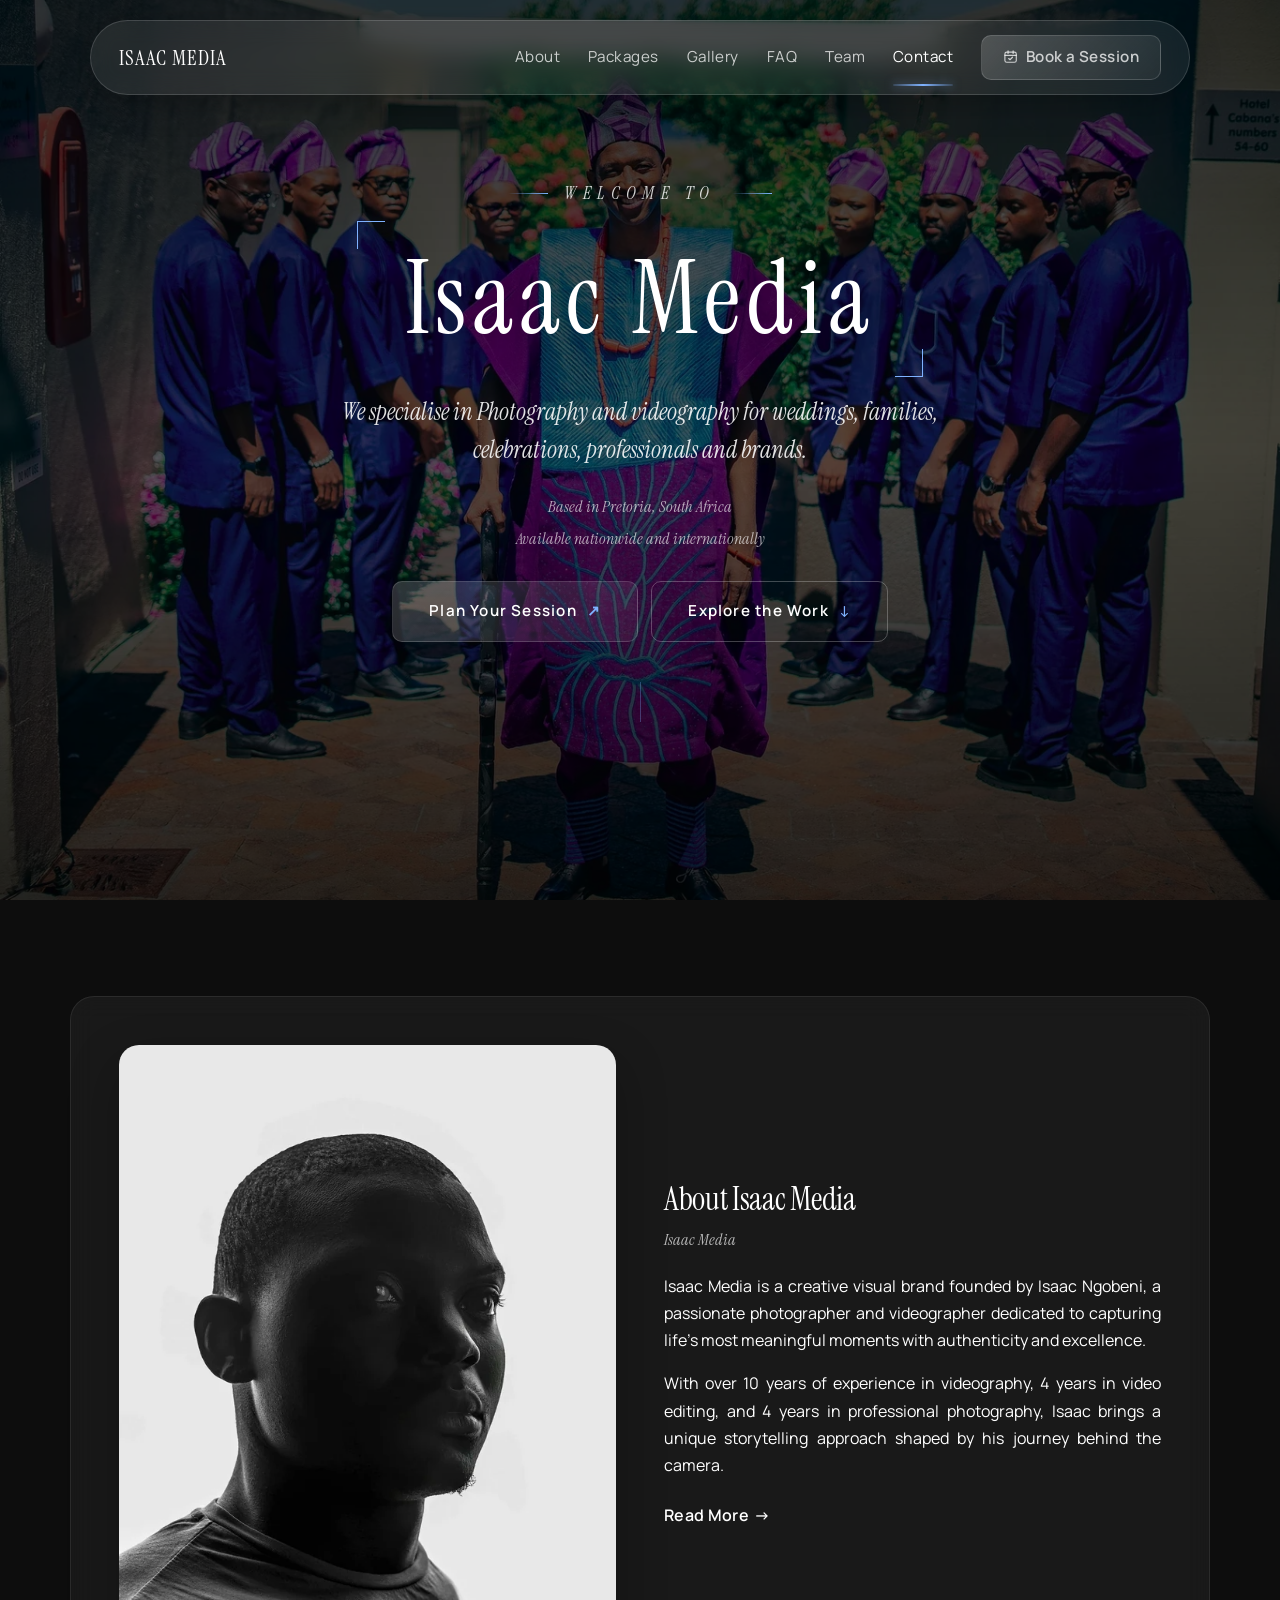
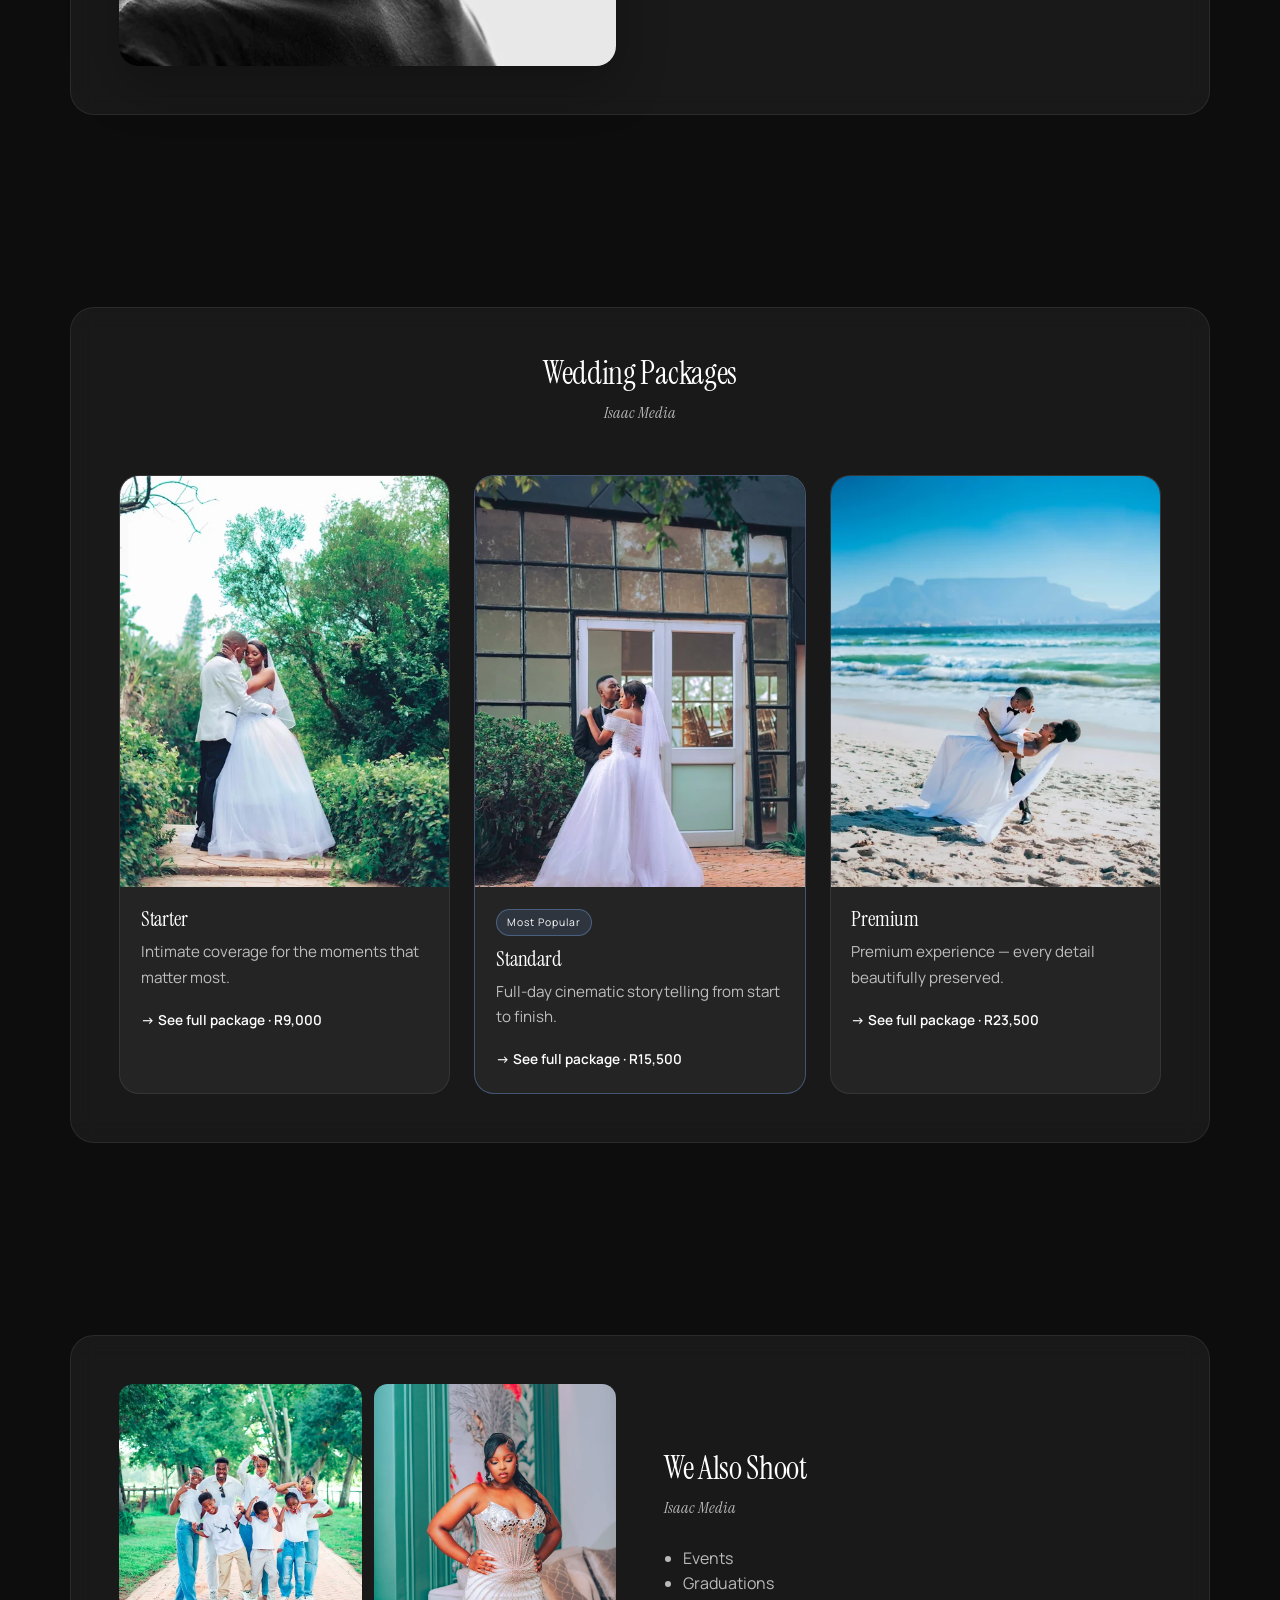
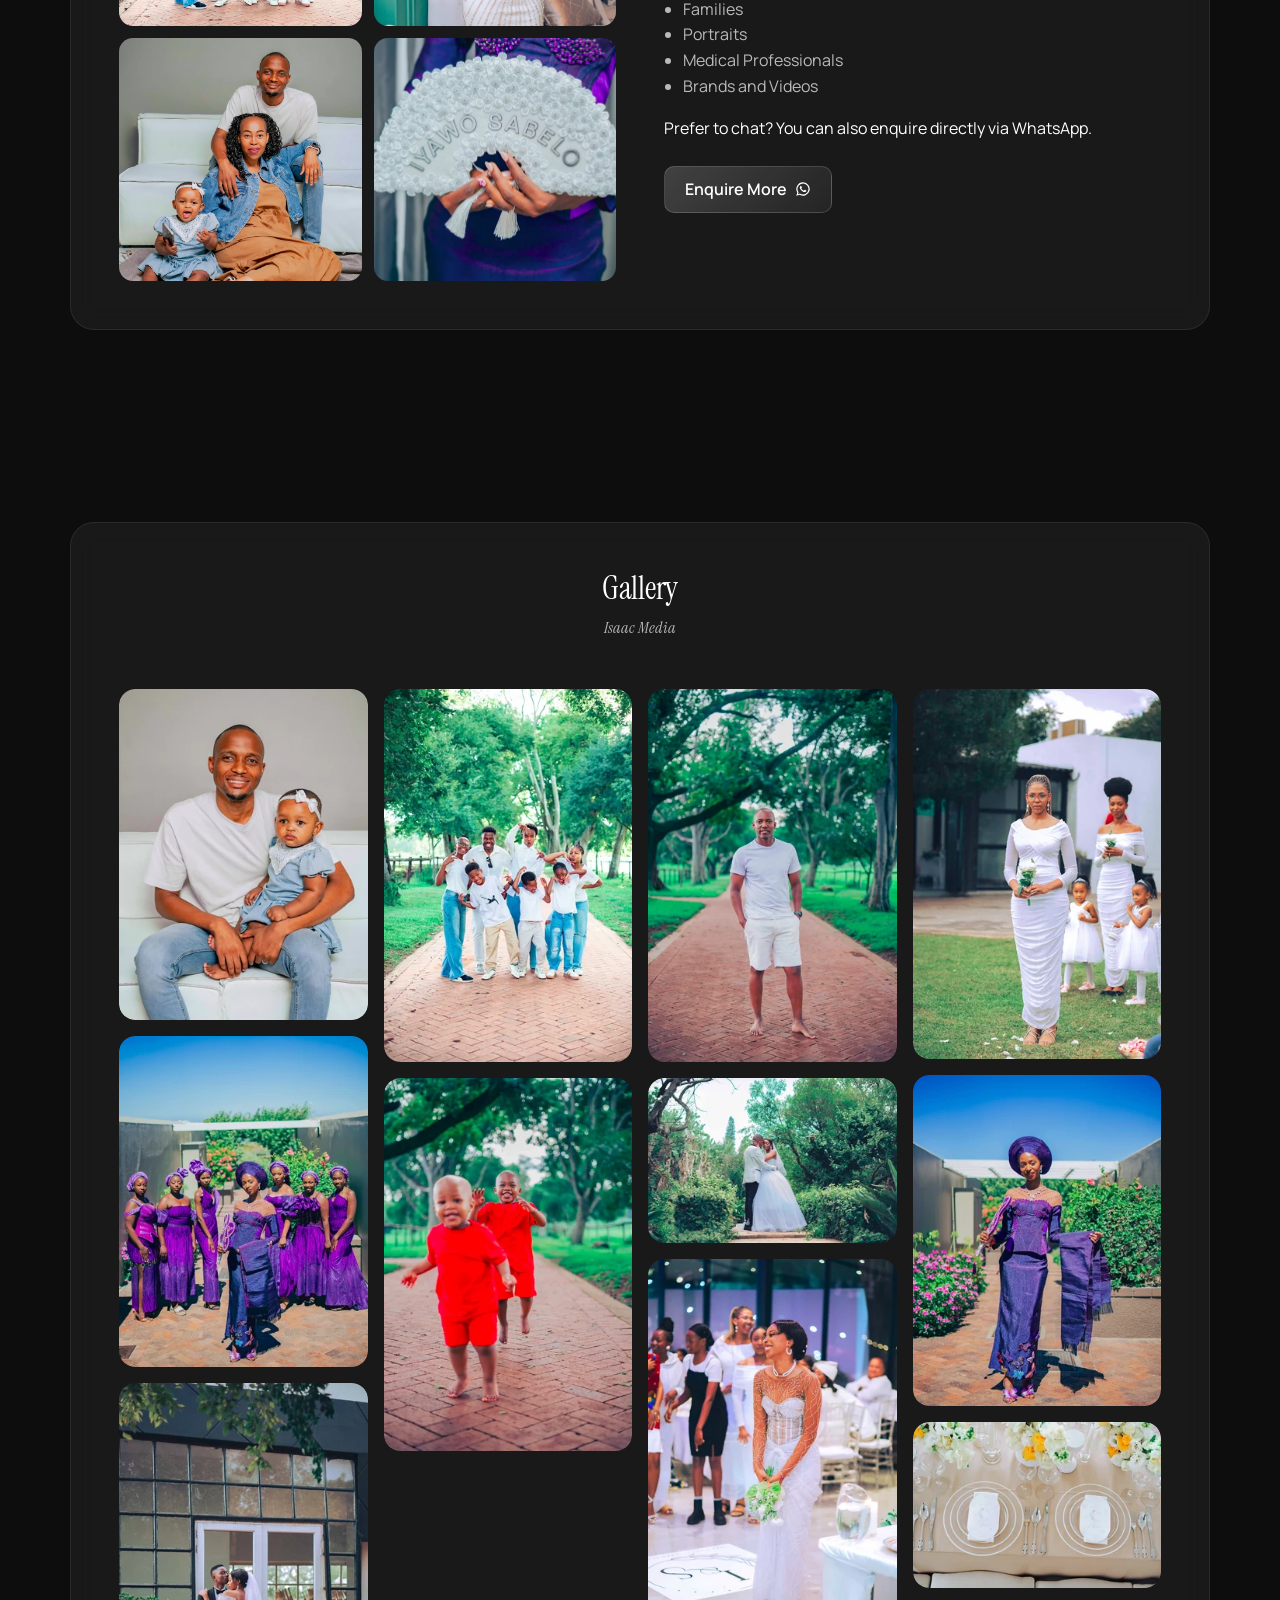
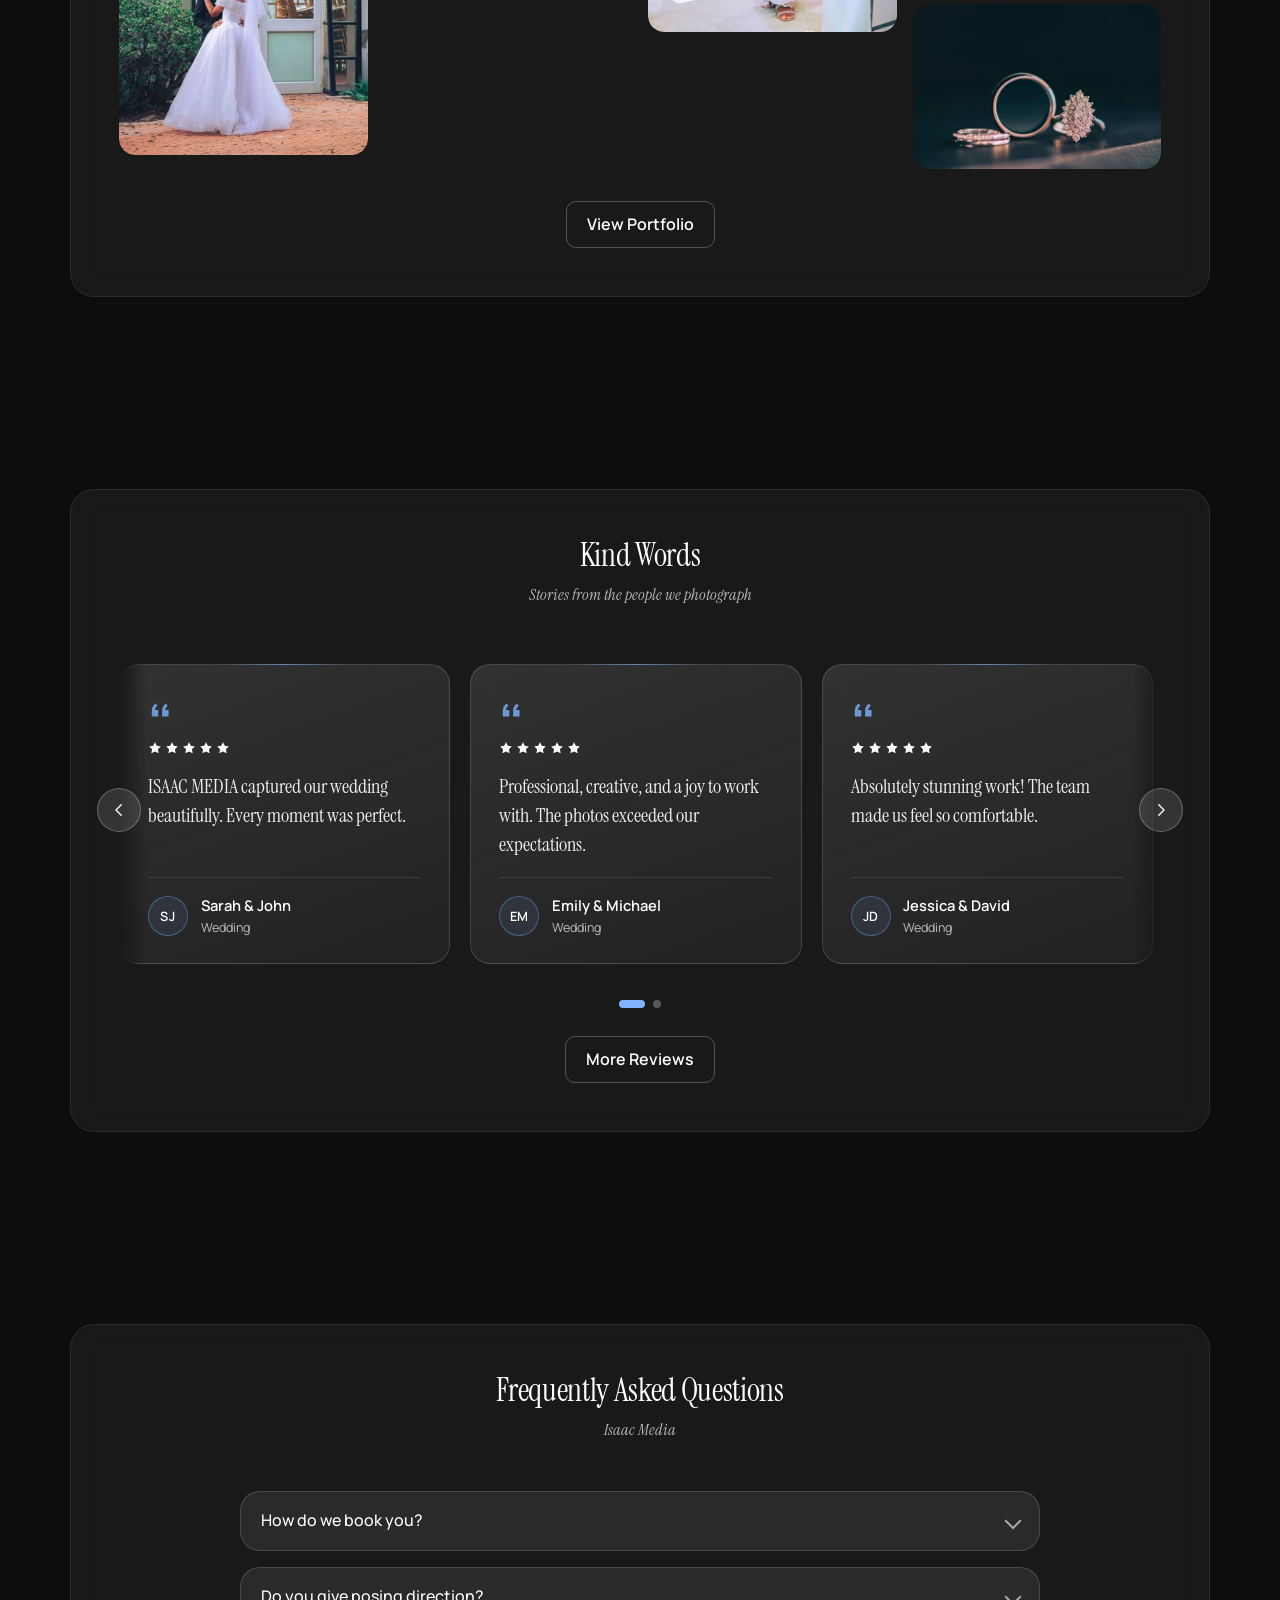
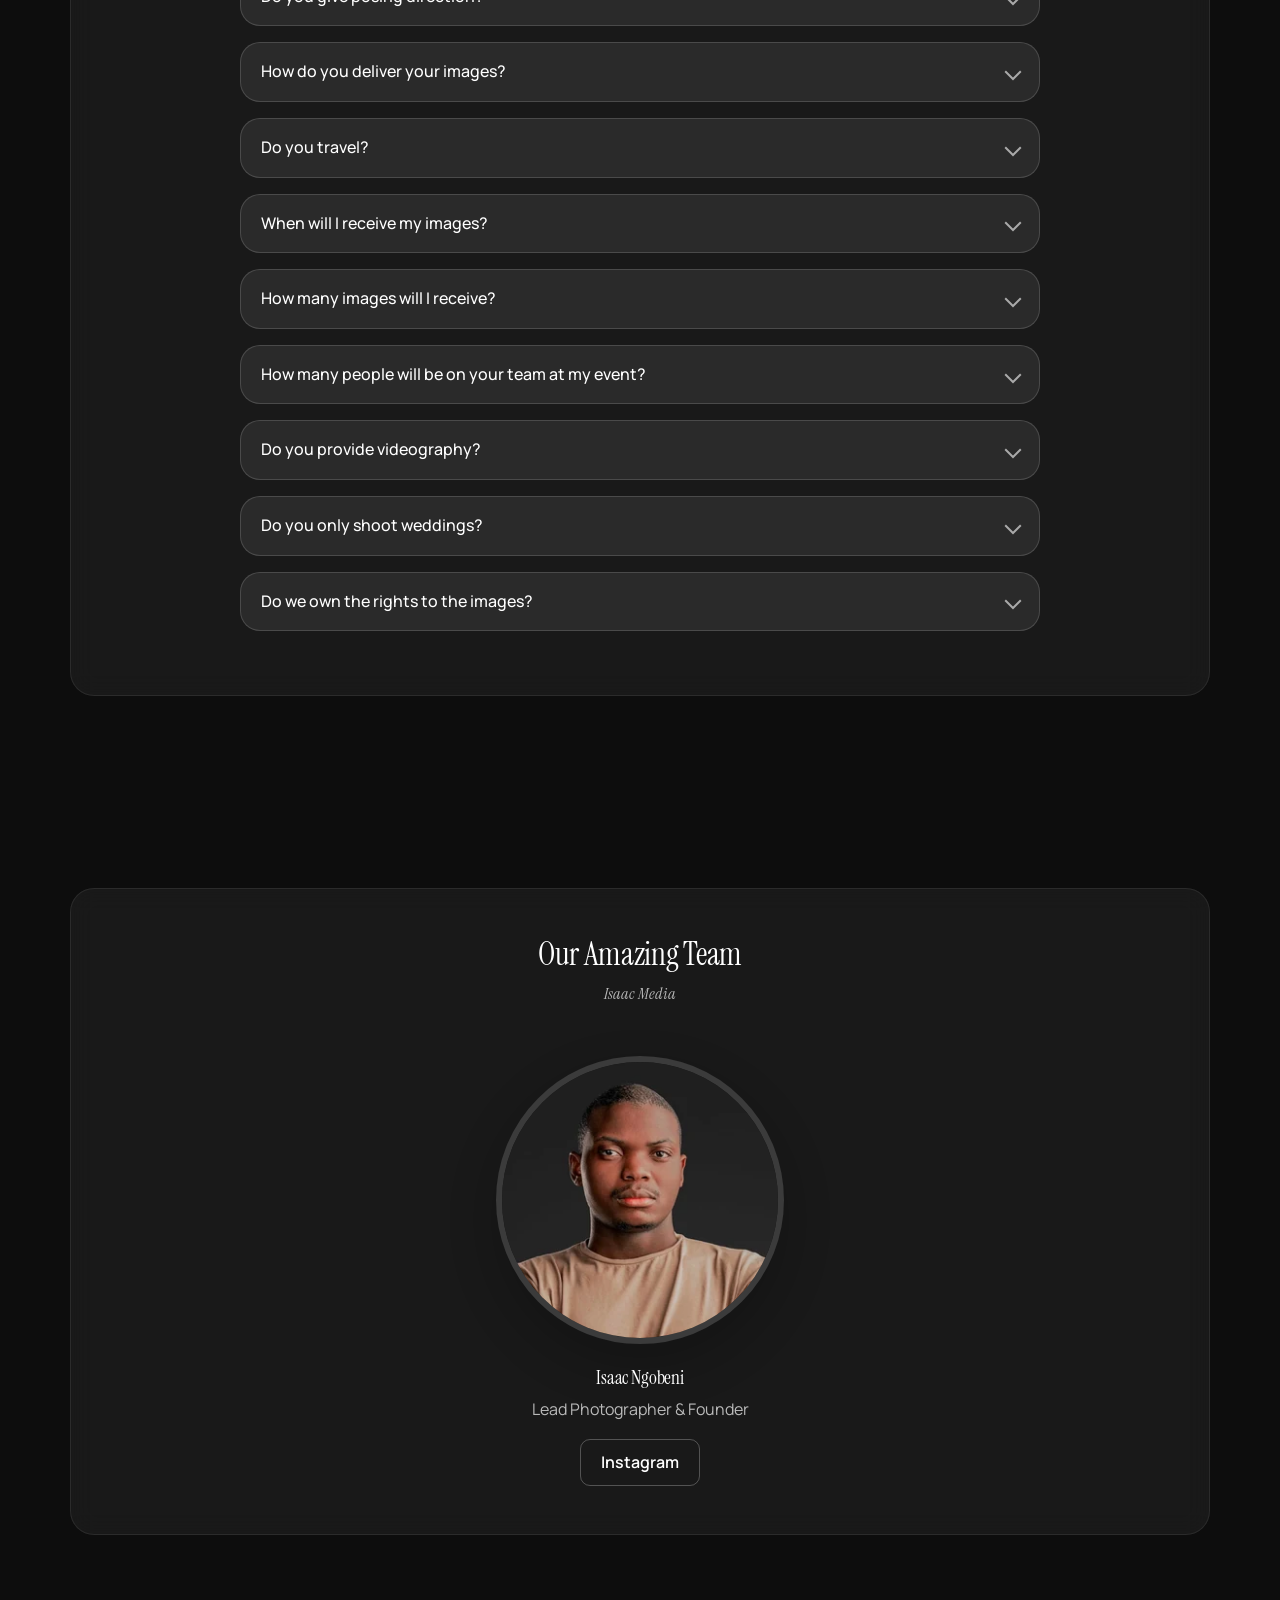
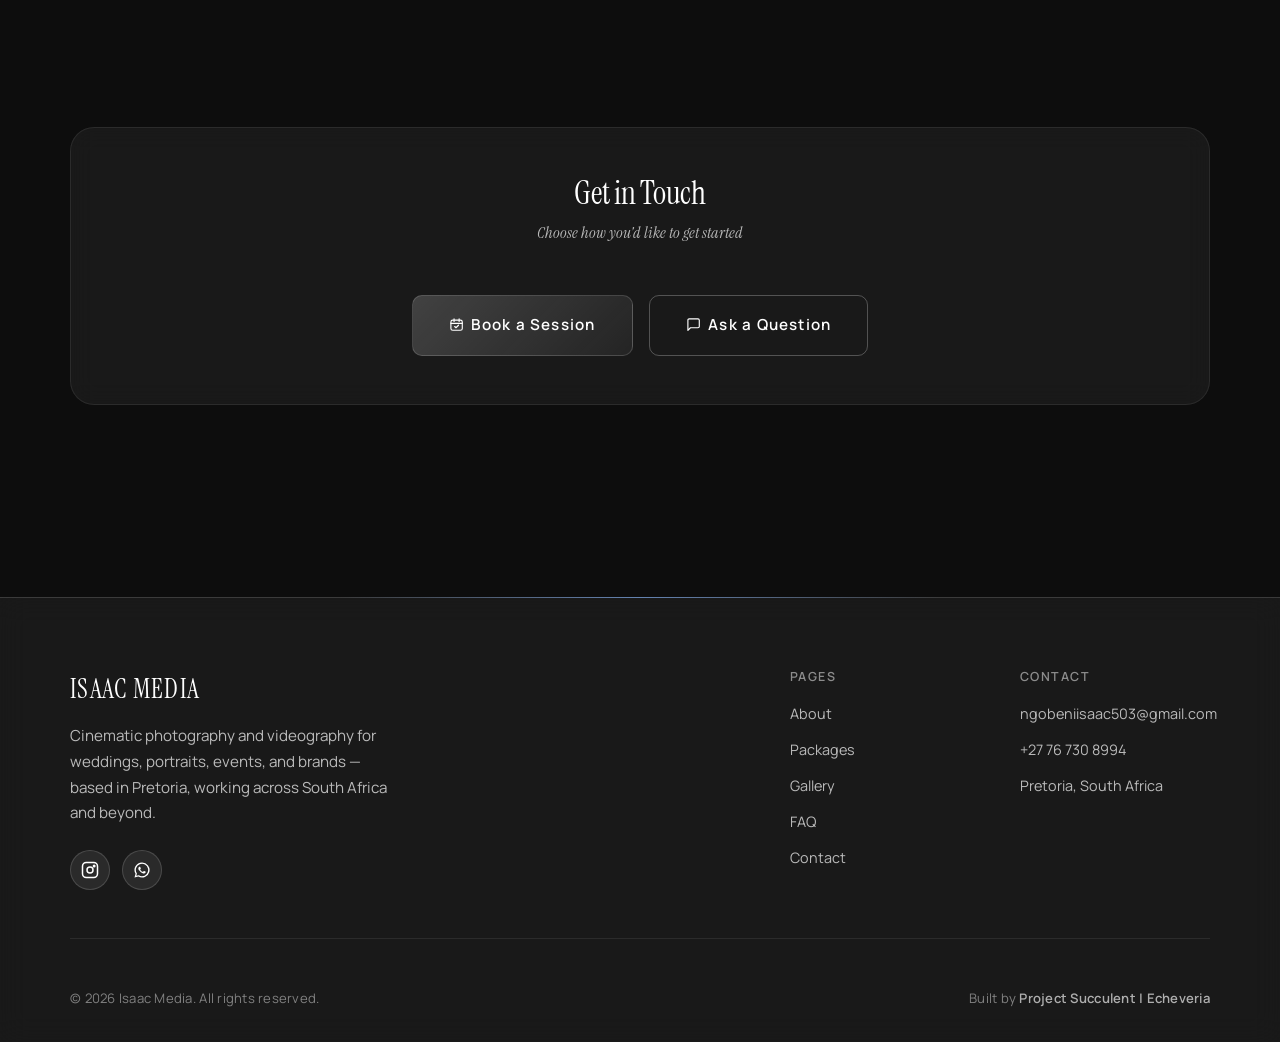
==== commit 67bcda4b: "project merge" ====
--- a/index.html
+++ b/index.html
@@ -1,1444 +1,551 @@
 <!DOCTYPE html>
 <html lang="en">
-    <head>
-    <!-- ============================================================
-        ISAAC MEDIA — Production <head>
-        ✅ All [YOUR_*] placeholders replaced — ready to go live.
-    ============================================================ -->
-
-    <!-- ── 1. CHARACTER ENCODING ──────────────────────────────── -->
-    <meta charset="utf-8" />
-
-    <!-- ── 2. VIEWPORT ────────────────────────────────────────── -->
-    <meta name="viewport" content="width=device-width, initial-scale=1" />
-
-    <!-- ── 3. THEME & COLOUR SCHEME ──────────────────────────── -->
-    <meta name="color-scheme" content="dark" />
-    <meta name="theme-color"  content="#0d0d0d" />
-
-    <!-- ── 4. iOS AUTO‑DETECTION ─────────────────────────────── -->
-    <meta name="format-detection" content="telephone=no, address=no, email=no" />
-
-    <!-- ── 5. TITLE ───────────────────────────────────────────── -->
-    <title>ISAAC MEDIA | Photography &amp; Cinematic Videos — South Africa</title>
-
-    <!-- ── 6. PRIMARY SEO META ────────────────────────────────── -->
-    <meta name="description"
-          content="ISAAC MEDIA crafts cinematic photography and immersive visual stories for weddings, portraits, events, and modern brands across South Africa. Luxury visuals. Deliberate storytelling." />
-    <meta name="author"  content="ISAAC MEDIA" />
-    <meta name="robots"  content="index, follow, max-snippet:-1, max-image-preview:large, max-video-preview:-1" />
-    <meta name="referrer" content="strict-origin-when-cross-origin" />
-    <meta name="geo.region"    content="ZA" />
-    <meta name="geo.placename" content="South Africa" />
-
-    <!-- ── 7. CANONICAL ───────────────────────────────────────── -->  
-    <link rel="canonical" href="https://www.isaacmedia.co.za/" />
-
-    <!-- ── 8. OPEN GRAPH (Facebook, WhatsApp, LinkedIn) ──────── -->
-    <meta property="og:type"         content="website" />
-    <meta property="og:url"          content="https://www.isaacmedia.co.za/" />
-    <meta property="og:site_name"    content="ISAAC MEDIA" />
-    <meta property="og:locale"       content="en_ZA" />
-    <meta property="og:title"        content="ISAAC MEDIA | Cinematic Photography &amp; Creative Media" />
-    <meta property="og:description"  content="Luxury cinematic photography and immersive media storytelling for weddings, portraits, events, and modern brands across South Africa." />
-    <meta property="og:image"        content="https://www.isaacmedia.co.za/assets/im-og.jpg" />    <meta property="og:image:width"  content="1200" />
-    <meta property="og:image:height" content="630" />
-    <meta property="og:image:alt"    content="ISAAC MEDIA — Cinematic Photography Portfolio" />
-
-    <!-- ── 9. TWITTER / X CARD ───────────────────────────────── -->
-    <!-- NOTE: twitter:site and twitter:creator removed — add back if you have an X/Twitter account -->
-    <meta name="twitter:card"        content="summary_large_image" />
-    <meta name="twitter:url"         content="https://www.isaacmedia.co.za/" />
-    <meta name="twitter:title"       content="ISAAC MEDIA | Cinematic Photography &amp; Creative Media" />
-    <meta name="twitter:description" content="Modern cinematic photography portfolio with immersive visuals and luxury storytelling — South Africa." />
-    <meta name="twitter:image"       content="https://www.isaacmedia.co.za/assets/img/seo-preview.jpg" />
-    <meta name="twitter:image:alt"   content="ISAAC MEDIA — Cinematic Photography Portfolio" />
-
-    <!-- ── 10. PERFORMANCE — RESOURCE HINTS ──────────────────── -->
-    <link rel="preconnect" href="https://fonts.googleapis.com" />
-    <link rel="preconnect" href="https://fonts.gstatic.com" crossorigin />
-    <link rel="dns-prefetch" href="https://cdnjs.cloudflare.com" />
-
-    <!-- ── 11. LCP IMAGE PRELOAD ─────────────────────────────── -->
-    <link rel="preload"
-          href="assets/img/hero_images/hero_sabelo.webp"
-          as="image"
-          fetchpriority="high" />
-
-    <!-- ── 12. FONTS ──────────────────────────────────────────── -->
-    <link rel="preload"
-          href="https://fonts.googleapis.com/css2?family=Montserrat:wght@400;700&family=Roboto+Slab:wght@400;700&display=swap"
-          as="style"
-          onload="this.onload=null;this.rel='stylesheet'" />
-    <noscript>
-        <link href="https://fonts.googleapis.com/css2?family=Montserrat:wght@400;700&family=Roboto+Slab:wght@400;700&display=swap"
-              rel="stylesheet" />
-    </noscript>
-
-    <!-- ── 13. MAIN CSS ───────────────────────────────────────── -->
-    <link href="css/styles.css" rel="stylesheet" />
-
-    <!-- ── 14. FONT AWESOME (v6.6.0) ─────────────────────────── -->
-    <link rel="preload"
-          href="https://cdnjs.cloudflare.com/ajax/libs/font-awesome/6.6.0/css/all.min.css"
-          as="style"
-          onload="this.onload=null;this.rel='stylesheet'"
-          crossorigin="anonymous" />
-    <noscript>
-        <link rel="stylesheet"
-              href="https://cdnjs.cloudflare.com/ajax/libs/font-awesome/6.6.0/css/all.min.css"
-              crossorigin="anonymous" />
-    </noscript>
-
-    <!-- ── 15. FAVICONS ──────────────────────────────────────── -->
-    <link rel="icon" type="image/png" href="assets/im-favicon.png" />
-    <link rel="icon" type="image/png" sizes="32x32" href="assets/im-favicon.png" />
-    <link rel="icon" type="image/png" sizes="16x16" href="assets/im-favicon.png" />
-    <link rel="apple-touch-icon" sizes="180x180" href="assets/im-favicon.png" />
-    <!-- <link rel="icon"             type="image/png" sizes="32x32" href="assets/favicon-32x32.png" />
-    <link rel="icon"             type="image/png" sizes="16x16" href="assets/favicon-16x16.png" />
-    <link rel="apple-touch-icon" sizes="180x180" href="assets/apple-touch-icon.png" />
-    <link rel="manifest" href="assets/site.webmanifest" /> -->
-
-    <!-- ── 16. SITEMAP HINT ───────────────────────────────────── -->
-    <link rel="sitemap" type="application/xml" href="/sitemap.xml" />
-
-    <!-- ── 17. SCHEMA.ORG STRUCTURED DATA ────────────────────── -->
-    <script type="application/ld+json">
-    {
-        "@context": "https://schema.org",
-        "@type": "ProfessionalService",
-        "name": "ISAAC MEDIA",
-        "url": "https://www.isaacmedia.co.za/",
-        "logo": "https://www.isaacmedia.co.za/assets/img/logo.png",
-        "image": "https://www.isaacmedia.co.za/assets/img/seo-preview.jpg",
-        "description": "Cinematic photography and creative media production brand specialising in weddings, portraits, events, and immersive visual storytelling across South Africa.",
-        "priceRange": "$$",
-        "telephone": "+27 76 730 8994",
-        "email": "ngobeniisaac503@gmail.com",
-        "address": {
-            "@type": "PostalAddress",
-            "addressCountry": "ZA",
-            "addressRegion": "Gauteng",
-            "addressLocality": "Pretoria"
-        },
-        "areaServed": {
-            "@type": "Country",
-            "name": "South Africa"
-        },
-        "serviceType": [
-            "Wedding Photography",
-            "Event Photography",
-            "Portrait Photography",
-            "Creative Media Production",
-            "Cinematic Videography"
-        ],
-        "sameAs": [
-            "https://www.instagram.com/isaacmedia.official/"
-        ]
-    }
-    </script>
-
-    <!-- Google tag (gtag.js) -->
-    <script async src="https://www.googletagmanager.com/gtag/js?id=G-PV78D5WSR5"></script>
-    <script>
-    window.dataLayer = window.dataLayer || [];
-    function gtag(){dataLayer.push(arguments);}
-    gtag('js', new Date());
-
-    gtag('config', 'G-PV78D5WSR5');
-    </script>
-
-    </head>
-
-    <body id="page-top">
-        <!-- Navigation-->
-        <nav class="navbar navbar-expand-lg navbar-dark fixed-top" id="mainNav">
-            <div class="container">
-
-                <!-- LOGO -->
-                <a class="navbar-brand text-white" href="#page-top">
-                    <h2>Isaac Media</h2>
-                </a>
-
-
-                <!-- MOBILE TOGGLER -->
-                <button class="navbar-toggler"
-                    type="button"
-                    data-bs-toggle="collapse"
-                    data-bs-target="#navbarResponsive">
-
-                    Menu
-                    <i class="fas fa-bars ms-1"></i>
-
-                </button>
-
-                <!-- COLLAPSE -->
-                <div class="collapse navbar-collapse" id="navbarResponsive">
-
-                    <ul class="navbar-nav text-uppercase ms-auto py-4 py-lg-0">
-                        <li class="nav-item"><a class="nav-link" href="#services">About</a></li>
-                        <li class="nav-item"><a class="nav-link" href="#portfolio">Packages</a></li>
-                        <li class="nav-item"><a class="nav-link" href="#about">Gallery</a></li>
-                        <li class="nav-item"><a class="nav-link" href="#team">Team</a></li>
-                        <li class="nav-item"><a class="nav-link" href="#contact">Contact</a></li>
-                    </ul>
-
-                    <!-- MOBILE ONLY BUTTON -->
-                    <div class="nav-booking mobile-booking d-lg-none">
-                        <button class="nav-book-btn"
-                            data-bs-toggle="modal"
-                            data-bs-target="#bookingModal">
-
-                            📅 Book a Session
-
-                        </button>
-                    </div>
-
-                    <!-- DESKTOP BUTTON -->
-                    <div class="nav-booking desktop-booking d-none d-lg-flex">
-                        <button class="nav-book-btn"
-                            data-bs-toggle="modal"
-                            data-bs-target="#bookingModal">
-
-                            📅 Book a Session
-
-                        </button>
-                    </div>
-
-                </div>
-
-            </div>
-        </nav>
-        
-        <header class="masthead">
-            <!-- Background Slideshow -->
-            <div class="hero-bg">
-                <div class="slide" style="background-image: url('assets/img/hero_images/hero_sabelo.webp');"></div>
-                <div class="slide" style="background-image: url('assets/img/hero_images/rings.webp');"></div>
-                <div class="slide" style="background-image: url('assets/img/hero_images/wed.webp');"></div>
-                <div class="slide" style="background-image: url('assets/img/hero_images/cater.webp');"></div>
-            </div>
-            <!-- Overlay -->
-            <div class="overlay"></div>
-            <!-- Content -->
-            <div class="container text-center">
-                <div class="masthead-subheading">Welcome To</div>
-                <div class="masthead-heading text-uppercase">Isaac Media</div>
-                <div class="masthead-subheading" style="font-size: 1.5rem; font-weight: 10;">
-                    We specialise in Photography and videography for weddings, families, celebrations, professionals and brands.
-                </div>
-                <div class="scroll-indicator">
-                    ↓
-                </div>
-            </div>
-
-        </header>
-        <!-- Services-->
-        <section class="page-section" id="services">
-            <div class="container">
-                <div class="text-center">
-                    <h2 class="section-heading text-uppercase" id="section-heading">About</h2>
-                    <h3 class="section-subheading text-muted" id="section-heading">Isaac Media</h3>
-                </div>
-                <div class="row gx-0 mb-4 mb-lg-5 align-items-center">
-                    <!-- <div class="col-xl-6 col-lg-7"><img class="img-fluid mb-3 mb-lg-0" src="assets/img/lady-cam.jpg" alt="..." /></div> -->
-                    <div class="col-xl-6 col-lg-7"><img class="img-fluid mb-3 mb-lg-0 first-image" id="firstImage" src="assets/img/isaac-ngobeni/isaac2.webp" alt="..." /></div>
-                    <div class="col-xl-6 col-lg-5">
-                        <div class="featured-text text-center text-lg-left">
-
-                        <p class="text-white-100 mb-3 white-text about-text">
-                            Isaac Media is a creative visual brand founded by Isaac Ngobeni, a passionate photographer and videographer dedicated to capturing life’s most meaningful moments with authenticity and excellence.
-                        </p>
-
-                        <p class="text-white-100 mb-3 white-text about-text">
-                            With over 10 years of experience in videography, 4 years in video editing, and 4 years in professional photography, Isaac brings a unique storytelling approach shaped by his journey behind the camera. His foundation in videography influences how he captures still images — focusing not just on how moments look, but how they feel.
-                        </p>
-
-                        <a 
-                            href="#"
-                            class="read-more-link"
-                            data-bs-toggle="modal"
-                            data-bs-target="#aboutModal">
-
-                            Read More →
-                        </a>
-                    </div>
-                </div>
-            </div>
-        </section>
-
-
-        <!-- Portfolio Grid-->
-        <section class="page-section" id="portfolio">
-        <div class="container">
-            <div class="text-center">
-                <h2 class="section-heading text-uppercase">Wedding Packages</h2>
-                <h3 class="section-subheading text-muted">
-                    Isaac Media
-                </h3>
-            </div>
-
-            <div class="packages-grid">
-
-                <!-- CARD 1 -->
-                <div class="package-card">
-                    <a class="portfolio-link" data-bs-toggle="modal" href="#portfolioModal1">
-
-                        <div class="package-image-wrap">
-                            <img class="img-fluid imagepack"
-                                src="assets/img/package-img/msiza.webp"
-                                alt="Essence Package" />
-
-                            <div class="portfolio-hover">
-                                <div class="portfolio-hover-content">
-                                    <i class="fas fa-plus fa-2x"></i>
-                                </div>
-                            </div>
-                        </div>
-
-                        <div class="package-content">
-                            <h4 class="package-title">Starter</h4>
-
-                            <p class="package-description">
-                                Intimate coverage for the moments that matter most.
-                            </p>
-
-                            <span class="package-link">
-                                → See full package
-                            </span>
-                        </div>
-
-                    </a>
-                </div>
-
-                <!-- CARD 2 -->
-                <div class="package-card featured">
-                    <a class="portfolio-link" data-bs-toggle="modal" href="#portfolioModal2">
-
-                        <div class="package-image-wrap">
-                            <img class="img-fluid imagepack"
-                                src="assets/img/package-img/is3.webp"
-                                alt="Signature Package" />
-
-                            <div class="portfolio-hover">
-                                <div class="portfolio-hover-content">
-                                    <i class="fas fa-plus fa-2x"></i>
-                                </div>
-                            </div>
-                        </div>
-
-                        <div class="package-content">
-
-                            <span class="popular-badge">
-                                MOST POPULAR
-                            </span>
-
-                            <h4 class="package-title">Standard</h4>
-
-                            <p class="package-description">
-                                Full-day cinematic storytelling from start to finish.
-                            </p>
-
-                            <span class="package-link">
-                                → See full package
-                            </span>
-                        </div>
-
-                    </a>
-                </div>
-
-                <!-- CARD 3 -->
-                <div class="package-card">
-                    <a class="portfolio-link" data-bs-toggle="modal" href="#portfolioModal3">
-
-                        <div class="package-image-wrap">
-                            <img class="img-fluid imagepack"
-                                src="assets/img/package-img/sandrasabelo.webp"
-                                alt="Legacy Package" />
-
-                            <div class="portfolio-hover">
-                                <div class="portfolio-hover-content">
-                                    <i class="fas fa-plus fa-2x"></i>
-                                </div>
-                            </div>
-                        </div>
-
-                        <div class="package-content">
-                            <h4 class="package-title">Premium</h4>
-
-                            <p class="package-description">
-                                Premium experience — every detail beautifully preserved.
-                            </p>
-
-                            <span class="package-link">
-                                → See full package
-                            </span>
-                        </div>
-
-                    </a>
-                </div>
-
-            </div>
-        </div>
-    </section>
-
-        <!-- PAGE SECTION -->
-        <section class="page-section" id="event-portfolio">
-
-            <div class="container">
-
-                <div class="text-center mb-5">
-                <h2 class="section-heading text-uppercase" id="heading-section">Additional Services</h2>
-                <h3 class="section-subheading text-muted">
-                    Isaac Media
-                </h3>
-                </div>
-
-                <!--  MAIN SPLIT LAYOUT -->
-                <div class="event-layout">
-
-                <!-- LEFT: 4 IMAGE GRID -->
-                <div class="event-grid">
-                    <div class="event-item">
-                        <img src="assets/img/special_packages/bilankulu1.webp" class="img1" loading="lazy">
-                        <img src="assets/img/special_packages/grad1.webp" class="img2" loading="lazy">
-                    </div>
-
-                    <div class="event-item">
-                        <img src="assets/img/special_packages/mat2.webp" class="img1" loading="lazy">
-                        <img src="assets/img/special_packages/kekana.webp" class="img2" loading="lazy">
-                    </div>
-
-                    <div class="event-item">
-                        <img src="assets/img/special_packages/vh1.webp" class="img1" loading="lazy">
-                        <img src="assets/img/special_packages/dp6.webp" class="img2" loading="lazy">
-                    </div>
-
-                    <div class="event-item">
-                        <img src="assets/img/special_packages/sandy6.webp" class="img1" loading="lazy">
-                        <img src="assets/img/special_packages/dp3.webp" class="img2" loading="lazy">
-                    </div>
-                </div>
-
-                <!-- RIGHT: TEXT -->
-                <div class="event-text">
-
-                    <h3 class="white-text">We also shoot:</h3>
-
-                    <!-- <p class="white-text">
-                        We shoot shoot Events · Graduations · Families · Portraits · Medical Professionals · Brands and videos
-                    </p> -->
-
-                    <ul class="white-text">
-                        <li>Events</li>
-                        <li>Graduations</li>
-                        <li>Families</li>
-                        <li>Portraits</li>
-                        <li>Medical Professionals</li>
-                        <li>Brands and videos</li>
-                    </ul>
-
-                    <!-- <h3 class="white-text">Optional Bundles</h3> -->
-
-                    <!-- <ul class="white-text">
-                        <li>Half Day (4 Hours): R5,500</li>
-                        <li>Full Day (8 Hours): R11,000</li>
-                    </ul> -->
-
-                    <p class="white-text">
-                        Prefer to chat? You can also enquire directly via WhatsApp.
-                    </p>
-
-                </div>
-
-                <div class="cta-buttons" id="package-book">
-                    <!-- PRIMARY ACTION -->
-                    <!-- <button class="cta-btn book-btn" data-bs-toggle="modal" data-bs-target="#bookingModal">
-                        📅 Book a Session
-                    </button> -->
-
-                    <button
-                        class="cta-btn book-btn"
-                        onclick="window.open('https://wa.me/27767308994', '_blank')"
-                        type="button">
-
-                        Enquire More
-                        <i class="fab fa-whatsapp ms-1"></i>
-                    </button>
-                </div>
-                </div>
-
-            </div>
-
-        </section>
-        
-        <!-- About-->
-        <section class="page-section" id="about">
-            <div class="container">
-                <div class="text-center">
-                    <h2 class="section-heading text-uppercase">Gallery</h2>
-                    <h3 class="section-subheading text-muted">Isaac Media</h3>
-                </div>
-
-                <div class="container-fluid p-0">
-                    <section class="gallery">
-                        <div class="masonry">
-                            <div class="item"><img src="assets/img/compress_gallery/vh3.webp"        loading="lazy" decoding="async" alt="Wedding portrait photography by Isaac Media" /></div>
-                            <div class="item"><img src="assets/img/compress_gallery/sandy8.webp"     loading="lazy" decoding="async" alt="Wedding photography by Isaac Media" /></div>
-                            <div class="item"><img src="assets/img/compress_gallery/is3.webp"        loading="lazy" decoding="async" alt="Portrait photography by Isaac Media" /></div>
-                            <div class="item"><img src="assets/img/compress_gallery/bilankulu1.webp" loading="lazy" decoding="async" alt="Event photography by Isaac Media" /></div>
-                            <div class="item"><img src="assets/img/compress_gallery/kekana2.webp"    loading="lazy" decoding="async" alt="Wedding photography by Isaac Media" /></div>
-                            <div class="item"><img src="assets/img/compress_gallery/kekana5.webp"    loading="lazy" decoding="async" alt="Wedding photography by Isaac Media" /></div>
-                            <div class="item"><img src="assets/img/compress_gallery/rr.webp"         loading="lazy" decoding="async" alt="Photography by Isaac Media" /></div>
-                            <div class="item"><img src="assets/img/compress_gallery/msiza1.webp"     loading="lazy" decoding="async" alt="Wedding photography by Isaac Media" /></div>
-                            <div class="item"><img src="assets/img/compress_gallery/is.webp"         loading="lazy" decoding="async" alt="Portrait photography by Isaac Media" /></div>
-                            <div class="item"><img src="assets/img/compress_gallery/is1.webp"        loading="lazy" decoding="async" alt="Portrait photography by Isaac Media" /></div>
-                            <div class="item"><img src="assets/img/compress_gallery/sandy7.webp"     loading="lazy" decoding="async" alt="Wedding photography by Isaac Media" /></div>
-                            <div class="item"><img src="assets/img/compress_gallery/cater10.webp"    loading="lazy" decoding="async" alt="Catering event photography by Isaac Media" /></div>
-                            <div class="item"><img src="assets/img/compress_gallery/sandy6.webp"     loading="lazy" decoding="async" alt="Wedding photography by Isaac Media" /></div>
-                            <div class="item"><img src="assets/img/compress_gallery/r1.webp"         loading="lazy" decoding="async" alt="Photography by Isaac Media" /></div>
-                            <div class="item"><img src="assets/img/compress_gallery/msiza.webp"      loading="lazy" decoding="async" alt="Wedding photography by Isaac Media" /></div>
-                            <div class="item"><img src="assets/img/compress_gallery/ss1.webp"        loading="lazy" decoding="async" alt="Photography by Isaac Media" /></div>
-                            <div class="item"><img src="assets/img/compress_gallery/ss2.webp"        loading="lazy" decoding="async" alt="Photography by Isaac Media" /></div>
-                            <div class="item"><img src="assets/img/compress_gallery/ss5.webp"        loading="lazy" decoding="async" alt="Photography by Isaac Media" /></div>
-                            <div class="item"><img src="assets/img/compress_gallery/msiza2.webp"     loading="lazy" decoding="async" alt="Wedding photography by Isaac Media" /></div>
-                            <div class="item"><img src="assets/img/compress_gallery/msiza5.webp"     loading="lazy" decoding="async" alt="Wedding photography by Isaac Media" /></div>
-                            <div class="item"><img src="assets/img/compress_gallery/vh4.webp"        loading="lazy" decoding="async" alt="Portrait photography by Isaac Media" /></div>
-                            <div class="item"><img src="assets/img/compress_gallery/rings.webp"      loading="lazy" decoding="async" alt="Wedding rings close-up — detail photography by Isaac Media" /></div>
-                            <div class="item"><img src="assets/img/compress_gallery/is4.webp"        loading="lazy" decoding="async" alt="Portrait photography by Isaac Media" /></div>
-                            <div class="item"><img src="assets/img/compress_gallery/dp8.webp"        loading="lazy" decoding="async" alt="Event photography by Isaac Media" /></div>
-                            <div class="item"><img src="assets/img/compress_gallery/dp5.webp"        loading="lazy" decoding="async" alt="Event photography by Isaac Media" /></div>
-                            <div class="item"><img src="assets/img/compress_gallery/dp3.webp"        loading="lazy" decoding="async" alt="Event photography by Isaac Media" /></div>
-                            <div class="item"><img src="assets/img/compress_gallery/ss6.webp"        loading="lazy" decoding="async" alt="Photography by Isaac Media" /></div>
-                            <div class="item"><img src="assets/img/compress_gallery/shoe1.webp"      loading="lazy" decoding="async" alt="Wedding shoe detail photography by Isaac Media" /></div>
-                            <div class="item"><img src="assets/img/compress_gallery/cater12.webp"    loading="lazy" decoding="async" alt="Catering event photography by Isaac Media" /></div>
-                            <div class="item"><img src="assets/img/compress_gallery/DSC03041.webp"   loading="lazy" decoding="async" alt="Photography by Isaac Media" /></div>
-                            <div class="item"><img src="assets/img/compress_gallery/DSC02178.webp"   loading="lazy" decoding="async" alt="Photography by Isaac Media" /></div>
-                            <div class="item"><img src="assets/img/compress_gallery/DSC02224.webp"   loading="lazy" decoding="async" alt="Photography by Isaac Media" /></div>
-                            <div class="item"><img src="assets/img/compress_gallery/DSC03017.webp"   loading="lazy" decoding="async" alt="Photography by Isaac Media" /></div>
-                        </div>
-                    </section>
-                    <div class="button-wrapper">
-                    <button class="glass-btn" data-bs-toggle="modal" data-bs-target="#gallerymodal">
-                        View Portfolio
-                    </button>
-                    </div>
-                </div>
-            </div>
-        </section>
-
-        <!-- FAQ -->
-        <section class="page-section" id="accordion-item">
-            <div class="container">
-
-                <div class="text-center">
-                <h2 class="section-heading text-uppercase">FAQ</h2>
-                <h3 class="section-subheading text-muted">
-                    Isaac Media
-                </h3>
-                </div>
-
-                <div class="accordion" id="basicAccordion">
-
-                <!-- Item 1 -->
-                <div class="accordion-item">
-                    <h2 class="accordion-header">
-                    <button class="accordion-button collapsed" type="button"
-                        data-bs-toggle="collapse" data-bs-target="#collapseOne">
-                        How do we book you?
-                    </button>
-                    </h2>
-                    <div id="collapseOne" class="accordion-collapse collapse"
-                    data-bs-parent="#basicAccordion">
-                    <div class="accordion-body">
-                        Secure your special day with a 70% retainer and contract signing, with the remainder due 5 days before the wedding date. Payments can be made towards the balance at anytime.</div>
-                    </div>
-                </div>
-
-                <!-- Item 2 -->
-                <div class="accordion-item">
-                    <h2 class="accordion-header">
-                    <button class="accordion-button collapsed" type="button"
-                        data-bs-toggle="collapse" data-bs-target="#collapseTwo">
-                        Do you give posing direction?
-                    </button>
-                    </h2>
-                    <div id="collapseTwo" class="accordion-collapse collapse"
-                    data-bs-parent="#basicAccordion">
-                    <div class="accordion-body">
-                        Yes, we actively guide and direct our clients with posing on their day to achieve timeless and elegant portraits. While we appreciate the art of posing, we equally value capturing authentic candid moments that reflect the genuine emotions and joy of your special day, ensuring a well-rounded and emotionally rich collection of images.</div>
-                    </div>
-                </div>
-
-                <!-- Item 3 -->
-                <div class="accordion-item">
-                    <h2 class="accordion-header">
-                    <button class="accordion-button collapsed" type="button"
-                        data-bs-toggle="collapse" data-bs-target="#collapseThree">
-                        How do you deliver your images?
-                    </button>
-                    </h2>
-                    <div id="collapseThree" class="accordion-collapse collapse"
-                    data-bs-parent="#basicAccordion">
-                    <div class="accordion-body">
-                        Via a high-resolution online gallery that allows you to download and share with friends and family.</div>
-                    </div>
-                </div>
-
-                <!-- Item 4 -->
-                <div class="accordion-item">
-                    <h2 class="accordion-header">
-                    <button class="accordion-button collapsed" type="button"
-                        data-bs-toggle="collapse" data-bs-target="#collapseFour">
-                        Do you travel?
-                    </button>
-                    </h2>
-                    <div id="collapseFour" class="accordion-collapse collapse"
-                    data-bs-parent="#basicAccordion">
-                    <div class="accordion-body">
-                        Absolutely! We are based in South Africa but travel worldwide.</div>
-                    </div>
-                </div>
-
-                <!-- Item 5 -->
-                <div class="accordion-item">
-                    <h2 class="accordion-header">
-                    <button class="accordion-button collapsed" type="button"
-                        data-bs-toggle="collapse" data-bs-target="#collapseFive">
-                        When will I receive my images?
-                    </button>
-                    </h2>
-                    <div id="collapseFive" class="accordion-collapse collapse"
-                    data-bs-parent="#basicAccordion">
-                    <div class="accordion-body">
-                        Engagement sessions take 7–14 working days.
-                        Weddings take 4–5 weeks.
-
-                        However, we understand the excitement of reliving your special day! That’s why we send a few sneak peek images during the first week after your event.</div>
-                    </div>
-                </div>
-
-                <!-- Item 6 -->
-                <div class="accordion-item">
-                    <h2 class="accordion-header">
-                    <button class="accordion-button collapsed" type="button"
-                        data-bs-toggle="collapse" data-bs-target="#collapseSix">
-                        How many images will I receive?
-                    </button>
-                    </h2>
-                    <div id="collapseSix" class="accordion-collapse collapse"
-                    data-bs-parent="#basicAccordion">
-                    <div class="accordion-body">
-                        This varies based on the scope of the wedding, such as number of hours booked. The number of images can range from 300+ photos.</div>
-                    </div>
-                </div>
-
-                <!-- Item 7 -->
-                <div class="accordion-item">
-                    <h2 class="accordion-header">
-                    <button class="accordion-button collapsed" type="button"
-                        data-bs-toggle="collapse" data-bs-target="#collapseSeven">
-                        How many people will be on your team at my event?
-                    </button>
-                    </h2>
-                    <div id="collapseSeven" class="accordion-collapse collapse"
-                    data-bs-parent="#basicAccordion">
-                    <div class="accordion-body">
-                        1 photographer plus an assistant if deemed necessary.</div>
-                    </div>
-                </div>
-
-                <!-- Item 8 -->
-                <div class="accordion-item">
-                    <h2 class="accordion-header">
-                    <button class="accordion-button collapsed" type="button"
-                        data-bs-toggle="collapse" data-bs-target="#collapseEight">
-                            Do you provide videography?
-                    </button>
-                    </h2>
-                    <div id="collapseEight" class="accordion-collapse collapse"
-                    data-bs-parent="#basicAccordion">
-                    <div class="accordion-body">Yes, we do!</div>
-                    </div>
-                </div>
-
-                <!-- Item 9 -->
-                <div class="accordion-item">
-                    <h2 class="accordion-header">
-                    <button class="accordion-button collapsed" type="button"
-                        data-bs-toggle="collapse" data-bs-target="#collapseNine">
-                        Do you only shoot weddings?
-                    </button>
-                    </h2>
-                    <div id="collapseNine" class="accordion-collapse collapse"
-                    data-bs-parent="#basicAccordion">
-                    <div class="accordion-body">
-                        No, we also provide family, maternity, engagements, corporate events, Graduations, MD’s, Party events. Etc.</div>
-                    </div>
-                </div>
-
-                <div class="accordion-item">
-                <h2 class="accordion-header">
-                    <button class="accordion-button collapsed" type="button"
-                    data-bs-toggle="collapse" data-bs-target="#collapseTen">
-                    Do we own the rights to the images?
-                    </button>
-                </h2>
-
-                <div id="collapseTen" class="accordion-collapse collapse"
-                    data-bs-parent="#basicAccordion">
-                    <div class="accordion-body">
-                        Once your photos are delivered, you receive personal usage rights, which means you’re free to share, print, and enjoy them for personal purposes. However, the copyright remains with the photographer. This allows us to use the images for our portfolio, website, and promotional materials, but rest assured, we’ll always respect your privacy and never share sensitive moments without your consent.                    </div>
-                    </div>
-                </div>
-        </section>
-
-
-        <!-- Team-->
-        <section class="page-section bg-light" id="team">
-            <div class="container">
-                <div class="text-center">
-                    <h2 class="section-heading text-uppercase">Our Amazing Team</h2>
-                    <h3 class="section-subheading text-muted">Isaac Media</h3>
-                </div>
-                <div class="row">
-                    <div class="row">
-                        <div class="col-12">
-
-                            <div class="team-member">
-
-                                <img src="assets/img/isaac-ngobeni/isaac3.webp" alt="" class="team-img"/>
-
-                                <h4>Isaac Ngobeni</h4>
-                                <p class="text-white-100">Lead Photographer</p>
-
-                                <a class="btn btn-dark btn-social mx-2"
-                                    href="https://www.instagram.com/isaacmedia.official/"
-                                    target="_blank">
-                                    <i class="fab fa-instagram"></i>
-                                </a>
-
-                            </div>
-
-                        </div>
-                    </div>
-            </div>
-        </section>
-
-        
-        <!-- Contact-->
-        <section class="page-section" id="contact">
-            <div class="container">
-                <div class="text-center">
-                    <h2 class="section-heading text-uppercase">Contact Us</h2>
-                    <h3 class="section-subheading text-muted">Isaac Media</h3>
-                    <p class="text-white">Choose how you’d like to get started</p>
-                </div>
-               
-                <section class="cta-section">
-                <div class="cta-container">
-
-                    <!-- <h2>Let’s Work Together</h2>
-                    <p>Choose how you’d like to get started</p> -->
-
-                    <div class="cta-buttons">
-
-                        <!-- PRIMARY ACTION -->
-                        <button class="cta-btn book-btn" data-bs-toggle="modal" data-bs-target="#bookingModal">
-                            📅 Book a Session
-                        </button>
-
-                        <!-- SECONDARY ACTION -->
-                        <button class="cta-btn book-btn" data-bs-toggle="modal" data-bs-target="#inquiryModal">
-                            💬 Ask a Question
-                        </button>
-
-                    </div>
-
-                </div>
-                </section>
-            </div>
-        </section>
-
-        <!-- Footer-->
-         <footer class="glass-footer">
-            <div class="container">
-                <div class="footer-content">
-
-                    <!-- PAGES -->
-                    <div class="footer-column">
-                        <h5>PAGES</h5>
-                        <ul>
-                            <li><a href="#services">About</a></li>
-                            <li><a href="#portfolio">Packages</a></li>
-                            <li><a href="#about">Gallery</a></li>
-                            <li><a href="#team">Team</a></li>
-                            <li><a href="#contact">Contact</a></li>
-                        </ul>
-                    </div>
-
-                    <!-- CONTACT -->
-                    <div class="footer-column">
-                        <h5>CONTACT US</h5>
-                        <ul>
-                            <li>ngobeniisaac503@gmail.com</li>
-                            <li>+27 76 730 8994</li>
-                            <li>Pretoria</li>
-                        </ul>
-                    </div>
-
-                    <!-- SOCIALS -->
-                    <div class="footer-column">
-                        <h5>OUR SOCIALS</h5>
-                        <ul>
-                            <li>
-                                <a href="https://www.instagram.com/isaacmedia.official/" target="_blank">
-                                    Instagram
-                                </a>
-                            </li>
-
-                            <li>
-                                <a href="https://www.instagram.com/isaacmedia.official/" target="_blank">
-                                    isaacmedia.official
-                                </a>
-                            </li>
-
-                            <li>
-                                <a class="btn btn-dark btn-social mx-2"
-                                    href="https://www.instagram.com/isaacmedia.official/"
-                                    target="_blank">
-                                    <i class="fab fa-instagram"></i>
-                                </a>
-                            </li>
-                        </ul>
-                    </div>
-
-                </div>
-
-                <!-- BREAK LINE -->
-                <hr class="footer-line">
-
-                <!-- BOTTOM FOOTER -->
-                <div class="footer-bottom">
-                    <p>
-                        © 2026 Isaac Media. All Rights Reserved.
-                    </p>
-
-                    <p>
-                        Built by <strong>Project Succulent | Echeveria</strong>
-                    </p>
-                </div>
-
-            </div>
-        </footer>
-
-        <!-- Portfolio Modals-->
-        <!-- Portfolio item 1 modal popup-->
-        <div class="portfolio-modal modal fade" id="portfolioModal1" tabindex="-1" role="dialog" aria-hidden="true">
-            <div class="modal-dialog">
-                <div class="modal-content">
-                    <div class="close-modal" data-bs-dismiss="modal"><img src="assets/img/close-icon.svg" alt="Close modal" /></div>
-                    <div class="container">
-                        <div class="row justify-content-center">
-                            <div class="col-lg-8">
-                                <div class="modal-body">
-                                    <!-- Project details-->
-                                    <h2 class="text-uppercase">Starter</h2>
-                                    <p class="item-intro text-muted">Isaac Media</p>
-                                    <div class="image-wrapper">
-                                        <img 
-                                            class="img-fluid d-block mx-auto"
-                                            src="assets/img/package-img/msiza.webp"
-                                            alt="..."
-                                            loading="lazy"
-                                            decoding="async"
-                                            width="400"
-                                            height="400"
-                                        />
-                                    </div>                                     
-                                        <h5>Perfect for intimate moments and smaller celebrations.</h5>                               
-                                        <ul class="list-inline">
-                                            <li>
-                                                9 Hours of Photography
-                                            </li>
-                                            <li>
-                                                1 Photographer
-                                            </li>
-                                            <li>
-                                                Professional Editing
-                                            </li>
-                                            <li>
-                                                300+ High-Resolution Photos
-                                            </li>
-                                            <li>
-                                                Digital Delivery
-                                            </li>
-                                        </ul>
-                                    <h5>R9,000</h5>
-                                    <div class="modal-btn-group">
-
-                                        <!-- BOOK BUTTON -->
-                                        <button 
-                                            class="btn btn-book btn-xl text-uppercase"
-                                            data-bs-toggle="modal"
-                                            data-bs-target="#bookingModal">
-
-                                            <i class="fas fa-calendar me-1"></i>
-                                            Book Session
-
-                                        </button>
-
-                                        <!-- CLOSE BUTTON -->
-                                        <!-- <button 
-                                            class="btn btn-primary btn-xl text-uppercase"
-                                            data-bs-dismiss="modal"
-                                            type="button">
-
-                                            <i class="fas fa-xmark me-1"></i>
-                                            Enquire More
-
-                                        </button> -->
-                                        <button 
-                                            class="btn btn-primary btn-xl text-uppercase"
-                                            data-bs-dismiss="modal"
-                                            onclick="window.open('https://wa.me/27767308994', '_blank')"
-                                            type="button">
-
-                                            Enquire More
-                                            <i class="fab fa-whatsapp ms-1"></i>
-                                        </button>
-
-                                    </div>
-                                </div>
-                            </div>
-                        </div>
-                    </div>
-                </div>
-            </div>
-        </div>
-
-        
-
-        <!-- Portfolio item 2 modal popup-->
-        <div class="portfolio-modal modal fade" id="portfolioModal2" tabindex="-1" role="dialog" aria-hidden="true">
-            <div class="modal-dialog">
-                <div class="modal-content">
-                    <div class="close-modal" data-bs-dismiss="modal"><img src="assets/img/close-icon.svg" alt="Close modal" /></div>
-                    <div class="container">
-                        <div class="row justify-content-center">
-                            <div class="col-lg-8">
-                                <div class="modal-body">
-                                    <!-- Project details-->
-                                    <h2 class="text-uppercase">Standard</h2>
-                                    <p class="item-intro text-muted">Isaac Media</p>
-                                    <div class="image-wrapper">
-                                    <img 
-                                        class="img-fluid d-block mx-auto"
-                                        src="assets/img/package-img/is3.webp"
-                                        alt="..."
-                                        loading="lazy"
-                                        decoding="async"
-                                        width="400"
-                                        height="400"
-                                    />
-                                    </div>                                    
-                                    <h5>For fuller, more memorable experience.</h5>
-                                    <ul class="list-inline">
-                                        <li>
-                                            Complimentary Engagement Shoot
-                                        </li>
-                                        <li>
-                                            9 Hours of Photography
-                                        </li>
-                                        <li>
-                                            1 Photographer
-                                        </li>
-                                        <li>
-                                            300+ High-Resolution Photos
-                                        </li>
-                                        <li>
-                                            Digital Delivery
-                                        </li>
-                                        <li>
-                                            40-Page Photobook
-                                        </li>
-                                    </ul>
-                                    <h5>R15,500</h5>
-
-                                    <div class="modal-btn-group">
-
-                                        <!-- BOOK BUTTON -->
-                                        <button 
-                                            class="btn btn-book btn-xl text-uppercase"
-                                            data-bs-toggle="modal"
-                                            data-bs-target="#bookingModal">
-
-                                            <i class="fas fa-calendar me-1"></i>
-                                            Book Session
-
-                                        </button>
-
-                                        <!-- CLOSE BUTTON -->
-                                        <!-- <button 
-                                            class="btn btn-primary btn-xl text-uppercase"
-                                            data-bs-dismiss="modal"
-                                            type="button">
-
-                                            <i class="fas fa-xmark me-1"></i>
-                                            Close Package
-
-                                        </button> -->
-                                        <button 
-                                            class="btn btn-primary btn-xl text-uppercase"
-                                            data-bs-dismiss="modal"
-                                            onclick="window.open('https://wa.me/27767308994', '_blank')"
-                                            type="button">
-
-                                            Enquire More
-                                            <i class="fab fa-whatsapp ms-1"></i>
-                                        </button>
-
-                                    </div>
-                                </div>
-                            </div>
-                        </div>
-                    </div>
-                </div>
-            </div>
-        </div>
-        <!-- Portfolio item 3 modal popup-->
-        <div class="portfolio-modal modal fade" id="portfolioModal3" tabindex="-1" role="dialog" aria-hidden="true">
-            <div class="modal-dialog">
-                <div class="modal-content">
-                    <div class="close-modal" data-bs-dismiss="modal"><img src="assets/img/close-icon.svg" alt="Close modal" /></div>
-                    <div class="container">
-                        <div class="row justify-content-center">
-                            <div class="col-lg-8">
-                                <div class="modal-body">
-                                    <!-- Project details-->
-                                    <h2 class="text-uppercase">Premium</h2>
-                                    <p class="item-intro text-muted">Isaac Media</p>
-                                    
-                                    <div class="image-wrapper">
-                                        <img 
-                                            class="img-fluid d-block mx-auto"
-                                            src="assets/img/package-img/sandrasabelo.webp"
-                                            alt="..."
-                                            loading="lazy"
-                                            decoding="async"
-                                            width="400"
-                                            height="400"
-                                        />
-                                    </div>                                     
-                                    <h5>For clients who want everything captured and preserved beautifully.</h5>                                    
-                                    <ul class="list-inline">
-                                        <li>
-                                            Complimentary Engagement Shoot
-                                        </li>
-                                        <li>
-                                            1 Hour Bridal Shower Coverage
-                                        </li>
-                                        <li>
-                                            9 Hours of Photography
-                                        </li>
-                                        <li>
-                                            1 Photographer
-                                        </li>
-                                        <li>
-                                            Professional Editing
-                                        </li>
-                                        <li>
-                                            300+ High-Resolution Photos
-                                        </li>
-                                        <li>
-                                            5-Minute Highlight Video
-                                        </li>
-                                        <li>
-                                            Digital Delivery + Online Gallery
-                                        </li>
-                                        <li>
-                                            40-Page Photobook
-                                        </li>
-                                    </ul>
-                                     <h5>R23,500</h5>
-                                    <div class="modal-btn-group">
-
-                                        <!-- BOOK BUTTON -->
-                                        <button 
-                                            class="btn btn-book btn-xl text-uppercase"
-                                            data-bs-toggle="modal"
-                                            data-bs-target="#bookingModal">
-
-                                            <i class="fas fa-calendar me-1"></i>
-                                            Book Session
-
-                                        </button>
-
-                                        <!-- CLOSE BUTTON -->
-                                        <!-- <button 
-                                            class="btn btn-primary btn-xl text-uppercase"
-                                            data-bs-dismiss="modal"
-                                            type="button">
-
-                                            <i class="fas fa-xmark me-1"></i>
-                                            Close Package
-
-                                        </button> -->
-
-                                        <button 
-                                            class="btn btn-primary btn-xl text-uppercase"
-                                            data-bs-dismiss="modal"
-                                            onclick="window.open('https://wa.me/27767308994', '_blank')"
-                                            type="button">
-
-                                            Enquire More
-                                            <i class="fab fa-whatsapp ms-1"></i>
-                                        </button>
-
-                                    </div>
-                                </div>
-                            </div>
-                        </div>
-                    </div>
-                </div>
-            </div>
-        </div>        
-
-
-        
-        <div class="portfolio-modal modal fade" id="gallerymodal" tabindex="-1" aria-hidden="true">
-
-        <div class="modal-dialog modal-fullscreen">
-
-            <div class="modal-content">
-
-            <!-- Close button -->
-            <div class="close-modal" data-bs-dismiss="modal">
-                <img src="assets/img/close-icon.svg" alt="Close modal" />
-            </div>
-
-            <div class="modal-body p-0">
-                <h2 class="text-uppercase">Gallery</h2>
-                <p class="item-intro text-muted">Isaac Media</p>
-
-                <!-- GALLERY -->
-                <div class="gallery-masonry">
-                    <img src="assets/img/compress_gallery/DSC02143.webp"     loading="lazy" decoding="async" alt="Photography by Isaac Media" />
-                    <img src="assets/img/compress_gallery/DSC03020.webp"     loading="lazy" decoding="async" alt="Photography by Isaac Media" />
-                    <img src="assets/img/compress_gallery/cater11.webp"      loading="lazy" decoding="async" alt="Event photography by Isaac Media" />
-                    <img src="assets/img/compress_gallery/cater12.webp"      loading="lazy" decoding="async" alt="Event photography by Isaac Media" />
-                    <img src="assets/img/compress_gallery/dp1.webp"          loading="lazy" decoding="async" alt="Photography by Isaac Media" />
-                    <img src="assets/img/compress_gallery/dp2.webp"          loading="lazy" decoding="async" alt="Photography by Isaac Media" />
-                    <img src="assets/img/compress_gallery/dp2-1.webp"        loading="lazy" decoding="async" alt="Photography by Isaac Media" />
-                    <img src="assets/img/compress_gallery/DSC03026.webp"     loading="lazy" decoding="async" alt="Photography by Isaac Media" />
-                    <img src="assets/img/compress_gallery/DSC02171.webp"     loading="lazy" decoding="async" alt="Photography by Isaac Media" />
-                    <img src="assets/img/compress_gallery/DSC02178.webp"     loading="lazy" decoding="async" alt="Photography by Isaac Media" />
-                    <img src="assets/img/compress_gallery/DSC02224.webp"     loading="lazy" decoding="async" alt="Photography by Isaac Media" />
-                    <img src="assets/img/compress_gallery/DSC03017.webp"     loading="lazy" decoding="async" alt="Photography by Isaac Media" />
-                    <img src="assets/img/compress_gallery/DSC03041.webp"     loading="lazy" decoding="async" alt="Photography by Isaac Media" />
-                    <img src="assets/img/compress_gallery/bilankulu.webp"    loading="lazy" decoding="async" alt="Event photography by Isaac Media" />
-                    <img src="assets/img/compress_gallery/bilankulu1.webp"   loading="lazy" decoding="async" alt="Event photography by Isaac Media" />
-                    <img src="assets/img/compress_gallery/bilankulu1-1.webp" loading="lazy" decoding="async" alt="Event photography by Isaac Media" />
-                    <img src="assets/img/compress_gallery/cater6.webp"       loading="lazy" decoding="async" alt="Catering event photography by Isaac Media" />
-                    <img src="assets/img/compress_gallery/cater10.webp"      loading="lazy" decoding="async" alt="Catering event photography by Isaac Media" />
-                    <img src="assets/img/compress_gallery/dp3.webp"          loading="lazy" decoding="async" alt="Photography by Isaac Media" />
-                    <img src="assets/img/compress_gallery/dp4.webp"          loading="lazy" decoding="async" alt="Photography by Isaac Media" />
-                    <img src="assets/img/compress_gallery/dp5.webp"          loading="lazy" decoding="async" alt="Photography by Isaac Media" />
-                    <img src="assets/img/compress_gallery/dp6.webp"          loading="lazy" decoding="async" alt="Photography by Isaac Media" />
-                    <img src="assets/img/compress_gallery/dp7.webp"          loading="lazy" decoding="async" alt="Photography by Isaac Media" />
-                    <img src="assets/img/compress_gallery/dp8.webp"          loading="lazy" decoding="async" alt="Photography by Isaac Media" />
-                    <img src="assets/img/compress_gallery/is.webp"           loading="lazy" decoding="async" alt="Portrait photography by Isaac Media" />
-                    <img src="assets/img/compress_gallery/is1.webp"          loading="lazy" decoding="async" alt="Portrait photography by Isaac Media" />
-                    <img src="assets/img/compress_gallery/is2.webp"          loading="lazy" decoding="async" alt="Portrait photography by Isaac Media" />
-                    <img src="assets/img/compress_gallery/is3.webp"          loading="lazy" decoding="async" alt="Portrait photography by Isaac Media" />
-                    <img src="assets/img/compress_gallery/is4.webp"          loading="lazy" decoding="async" alt="Portrait photography by Isaac Media" />
-                    <img src="assets/img/compress_gallery/kekana.webp"       loading="lazy" decoding="async" alt="Wedding photography by Isaac Media" />
-                    <img src="assets/img/compress_gallery/kekana2.webp"      loading="lazy" decoding="async" alt="Wedding photography by Isaac Media" />
-                    <img src="assets/img/compress_gallery/kekana3.webp"      loading="lazy" decoding="async" alt="Wedding photography by Isaac Media" />
-                    <img src="assets/img/compress_gallery/kekana4.webp"      loading="lazy" decoding="async" alt="Wedding photography by Isaac Media" />
-                    <img src="assets/img/compress_gallery/kekana5.webp"      loading="lazy" decoding="async" alt="Wedding photography by Isaac Media" />
-                    <img src="assets/img/compress_gallery/msiza.webp"        loading="lazy" decoding="async" alt="Wedding photography by Isaac Media" />
-                    <img src="assets/img/compress_gallery/msiza1.webp"       loading="lazy" decoding="async" alt="Wedding photography by Isaac Media" />
-                    <img src="assets/img/compress_gallery/msiza2.webp"       loading="lazy" decoding="async" alt="Wedding photography by Isaac Media" />
-                    <img src="assets/img/compress_gallery/msiza2-1.webp"     loading="lazy" decoding="async" alt="Wedding photography by Isaac Media" />
-                    <img src="assets/img/compress_gallery/msiza3.webp"       loading="lazy" decoding="async" alt="Wedding photography by Isaac Media" />
-                    <img src="assets/img/compress_gallery/msiza5.webp"       loading="lazy" decoding="async" alt="Wedding photography by Isaac Media" />
-                    <img src="assets/img/compress_gallery/r1.webp"           loading="lazy" decoding="async" alt="Photography by Isaac Media" />
-                    <img src="assets/img/compress_gallery/r2.webp"           loading="lazy" decoding="async" alt="Photography by Isaac Media" />
-                    <img src="assets/img/compress_gallery/rings.webp"        loading="lazy" decoding="async" alt="Wedding rings close-up by Isaac Media" />
-                    <img src="assets/img/compress_gallery/rr.webp"           loading="lazy" decoding="async" alt="Photography by Isaac Media" />
-                    <img src="assets/img/compress_gallery/sandy.webp"        loading="lazy" decoding="async" alt="Wedding photography by Isaac Media" />
-                    <img src="assets/img/compress_gallery/sandy2.webp"       loading="lazy" decoding="async" alt="Wedding photography by Isaac Media" />
-                    <img src="assets/img/compress_gallery/sandy3.webp"       loading="lazy" decoding="async" alt="Wedding photography by Isaac Media" />
-                    <img src="assets/img/compress_gallery/sandy4.webp"       loading="lazy" decoding="async" alt="Wedding photography by Isaac Media" />
-                    <img src="assets/img/compress_gallery/sandy5.webp"       loading="lazy" decoding="async" alt="Wedding photography by Isaac Media" />
-                    <img src="assets/img/compress_gallery/sandy6.webp"       loading="lazy" decoding="async" alt="Wedding photography by Isaac Media" />
-                    <img src="assets/img/compress_gallery/sandy7.webp"       loading="lazy" decoding="async" alt="Wedding photography by Isaac Media" />
-                    <img src="assets/img/compress_gallery/sandy8.webp"       loading="lazy" decoding="async" alt="Wedding photography by Isaac Media" />
-                    <img src="assets/img/compress_gallery/shabangu.webp"     loading="lazy" decoding="async" alt="Photography by Isaac Media" />
-                    <img src="assets/img/compress_gallery/shoe1.webp"        loading="lazy" decoding="async" alt="Wedding shoe detail photography by Isaac Media" />
-                    <img src="assets/img/compress_gallery/ss.webp"           loading="lazy" decoding="async" alt="Photography by Isaac Media" />
-                    <img src="assets/img/compress_gallery/ss1.webp"          loading="lazy" decoding="async" alt="Photography by Isaac Media" />
-                    <img src="assets/img/compress_gallery/ss2.webp"          loading="lazy" decoding="async" alt="Photography by Isaac Media" />
-                    <img src="assets/img/compress_gallery/ss3.webp"          loading="lazy" decoding="async" alt="Photography by Isaac Media" />
-                    <img src="assets/img/compress_gallery/ss4.webp"          loading="lazy" decoding="async" alt="Photography by Isaac Media" />
-                    <img src="assets/img/compress_gallery/ss5.webp"          loading="lazy" decoding="async" alt="Photography by Isaac Media" />
-                    <img src="assets/img/compress_gallery/ss6.webp"          loading="lazy" decoding="async" alt="Photography by Isaac Media" />
-                    <img src="assets/img/compress_gallery/ss7.webp"          loading="lazy" decoding="async" alt="Photography by Isaac Media" />
-                    <img src="assets/img/compress_gallery/ss8.webp"          loading="lazy" decoding="async" alt="Photography by Isaac Media" />
-                    <img src="assets/img/compress_gallery/ss10.webp"         loading="lazy" decoding="async" alt="Photography by Isaac Media" />
-                    <img src="assets/img/compress_gallery/vh1.webp"          loading="lazy" decoding="async" alt="Portrait photography by Isaac Media" />
-                    <img src="assets/img/compress_gallery/vh2.webp"          loading="lazy" decoding="async" alt="Portrait photography by Isaac Media" />
-                    <img src="assets/img/compress_gallery/vh3.webp"          loading="lazy" decoding="async" alt="Portrait photography by Isaac Media" />
-                    <img src="assets/img/compress_gallery/vh4.webp"          loading="lazy" decoding="async" alt="Portrait photography by Isaac Media" />
-                    <img src="assets/img/compress_gallery/w.webp"            loading="lazy" decoding="async" alt="Wedding photography by Isaac Media" />
-                    <img src="assets/img/compress_gallery/w1.webp"           loading="lazy" decoding="async" alt="Wedding photography by Isaac Media" />
-                    <img src="assets/img/compress_gallery/w2.webp"           loading="lazy" decoding="async" alt="Wedding photography by Isaac Media" />
-                    <img src="assets/img/compress_gallery/ww.webp"           loading="lazy" decoding="async" alt="Wedding photography by Isaac Media" />
-                </div>
-                <button class="btn btn-primary btn-xl text-uppercase" data-bs-dismiss="modal" type="button">
-                    <i class="fas fa-xmark me-1"></i>
-                    Close Gallery
-                </button>
-
-            </div>
-
-            </div>
-        </div>
-        </div>
-
-
-       <div class="lightbox" id="lightbox">
-
-            <!-- TOP BAR (CLOSE BUTTON GOES HERE) -->
-            <div class="lightbox-topbar">
-                <img src="assets/img/close-icon.svg" id="lightboxClose" class="lightbox-close-icon" />
-            </div>
-
-            <!-- NAV LEFT -->
-            <button class="lightbox-prev" id="prevBtn">&#10094;</button>
-
-            <!-- IMAGE -->
-            <img class="lightbox-img" id="lightboxImg" src="" alt="preview">
-
-            <!-- NAV RIGHT -->
-            <button class="lightbox-next" id="nextBtn">&#10095;</button>
-
-        </div>
-
-
-        <div class="portfolio-modal modal fade" id="bookingModal" tabindex="-1" role="dialog" aria-hidden="true">
-            <div class="modal-dialog">
-                <div class="modal-content">
-
-                <!-- CLOSE ICON -->
-                <div class="close-modal" data-bs-dismiss="modal">
-                    <img src="assets/img/close-icon.svg" alt="Close modal" />
-                </div>
-
-                <div class="container">
-                    <div class="row justify-content-center">
-                    <div class="col-lg-8">
-
-                        <div class="modal-body">
-
-                        <!-- HEADER -->
-                        <h2 class="text-uppercase">Book Your Wedding</h2>
-                        <p class="item-intro text-muted">Isaac Media</p>
-
-                        <!-- FORM START -->
-                        <form class="bookingform">
-                            <!-- PERSONAL -->
-                            <input type="text" name="fullName" placeholder="Full Name" required>
-
-                            <input type="email" name="email" placeholder="Email Address" required>
-
-                            <input type="tel" name="phone" placeholder="Phone / WhatsApp Number" required>
-
-                            <!-- WEDDING PACKAGE -->
-                            <select name="weddingPackage" required>
-                                <option value="">Select Wedding Package</option>
-                                <option value="starter">Starter</option>
-                                <option value="standard">Standard</option>
-                                <option value="premium">Premium</option>
-                            </select>
-
-                            <!-- DETAILS -->
-                            <input type="date" name="eventDate" required>
-
-                            <input type="text" name="location" placeholder="Wedding Venue / Location">
-
-                            <textarea name="message" placeholder="Tell us about your wedding day..."></textarea>
-
-                            <!-- BUTTONS -->
-                            <div class="form-actions">
-                                <button type="submit" class="btn btn-primary btn-xl text-uppercase">
-                                Submit
-                                </button>
-
-                                <button type="button" class="btn btn-outline-light btn-xl text-uppercase" onclick="window.open('https://wa.me/27767308994', '_blank')" data-bs-dismiss="modal">
-                                Enquire More
-                                <i class="fab fa-whatsapp ms-1"></i>
-                                </button>
-                            </div>
-
-                        </form>
-                        <!-- FORM END -->
-
-                        </div>
-                    </div>
-                    </div>
-                </div>
-
-                </div>
-            </div>
-        </div>
-
-        <div class="portfolio-modal modal fade" id="inquiryModal" tabindex="-1" role="dialog" aria-hidden="true">
-            <div class="modal-dialog">
-                <div class="modal-content">
-
-                <!-- CLOSE -->
-                <div class="close-modal" data-bs-dismiss="modal">
-                    <img src="assets/img/close-icon.svg" alt="Close modal" />
-                </div>
-
-                <div class="container">
-                    <div class="row justify-content-center">
-                    <div class="col-lg-8">
-
-                        <div class="modal-body">
-
-                        <!-- HEADER -->
-                        <h2 class="text-uppercase">Make an Inquiry</h2>
-                        <p class="item-intro text-muted">Isaac Media</p>
-
-                        <!-- FORM -->
-                        <form class="inquiryform">
-
-                            <input type="text" name="full_name" placeholder="Full Name" required>
-
-                            <input type="email" name="email" placeholder="Email Address" required>
-
-                            <input type="tel" name="phone" placeholder="Phone / WhatsApp Number">
-
-                            <select name="inquiry_type" required>
-                            <option value="">What is this about?</option>
-                            <option>Pricing Inquiry</option>
-                            <option>Availability Check</option>
-                            <option>General Question</option>
-                            <option>Custom Request</option>
-                            </select>
-
-                            <input type="text" name="event_type" placeholder="Event Type (Optional)">
-
-                            <input type="date" name="event_date">
-
-                            <input type="text" name="location" placeholder="Location (Optional)">
-
-                            <textarea name="message" placeholder="Your message..." required></textarea>
-
-                            <!-- BUTTONS -->
-                            <div class="form-actions">
-                            <button type="submit" class="btn btn-primary btn-xl text-uppercase">
-                                Send Inquiry
-                            </button>
-
-                            <button type="button" class="btn btn-outline-light btn-xl text-uppercase" data-bs-dismiss="modal">
-                                Cancel
-                            </button>
-                            </div>
-
-                        </form>
-
-                        </div>
-
-                    </div>
-                    </div>
-                </div>
-
-                </div>
-            </div>
-        </div>
-
-        <!-- ABOUT MODAL -->
-        <div class="portfolio-modal modal fade" id="aboutModal" tabindex="-1" role="dialog" aria-hidden="true">
-            <div class="modal-dialog">
-                <div class="modal-content">
-
-                    <!-- CLOSE ICON -->
-                    <div class="close-modal" data-bs-dismiss="modal">
-                        <img src="assets/img/close-icon.svg" alt="Close modal" />
-                    </div>
-
-                    <div class="container">
-                        <div class="row justify-content-center">
-                            <div class="col-lg-8">
-
-                                <div class="modal-body">
-
-                                    <!-- ABOUT DETAILS -->
-                                    <h2 class="text-uppercase">About Isaac Media</h2>
-                                    <p class="item-intro text-muted">Isaac Media</p>
-
-                                    <div class="image-wrapper">
-                                        <img 
-                                            class="img-fluid d-block mx-auto about-modal-img"
-                                            src="assets/img/isaac-ngobeni/isaac2.webp"
-                                            alt="Isaac Media"
-                                            loading="lazy"
-                                            decoding="async"
-                                        />
-                                    </div>
-
-                                    <p class="about-text">
-                                        Isaac Media is a creative visual brand founded by Isaac Ngobeni, a passionate photographer and videographer dedicated to capturing life’s most meaningful moments with authenticity and excellence.
-                                    </p>
-
-                                    <p class="about-text">
-                                        With over 10 years of experience in videography, 4 years in video editing, and 4 years in professional photography, Isaac brings a unique storytelling approach shaped by his journey behind the camera. His foundation in videography influences how he captures still images — focusing not just on how moments look, but how they feel.
-                                    </p>
-
-                                    <p class="about-text">
-                                        Isaac Media specializes in wedding, lifestyle, event, and family photography, creating timeless visuals that reflect genuine emotion, connection, and detail.
-                                    </p>
-
-                                    <p class="about-text">
-                                        Founded in August 2022, the brand was built on a long-standing passion that began at the age of 16 while serving in the church media department. What started as a place of learning quickly grew into a full-time career.
-                                    </p>
-
-                                    <p class="about-text">
-                                        Today, Isaac Media continues to evolve, delivering high-quality visual experiences that not only document moments but preserve stories for generations.
-                                    </p>
-
-                                    <!-- BUTTONS -->
-                                    <div class="modal-btn-group">
-                                        <!-- CLOSE BUTTON -->
-                                        <button 
-                                            class="btn btn-primary btn-xl text-uppercase"
-                                            data-bs-dismiss="modal"
-                                            type="button">
-
-                                            <i class="fas fa-xmark me-1"></i>
-                                            Close About
-
-                                        </button>
-
-                                    </div>
-
-                                </div>
-                            </div>
-                        </div>
-                    </div>
-
-                </div>
-            </div>
-        </div>
-        
-        <!-- Bootstrap core JS-->
-        <script src="https://cdn.jsdelivr.net/npm/bootstrap@5.2.3/dist/js/bootstrap.bundle.min.js"></script>
-        <!-- Core theme JS-->
-        <script src="js/scripts.js"></script>
-    </body>
-</html>+<head>
+  <meta charset="UTF-8" />
+  <!-- Anchors every relative URL (images, CSS, JS, and anything inserted
+       into the page later) to wherever this file actually lives, e.g.
+       "/" on a custom domain or "/repo-name/" on a GitHub Pages project
+       site. Resolved once, at real page load — pushState changing the
+       address bar to /gallery, /booking, /packages/starter etc. never
+       touches this, so lazy-loaded images and modal content inserted
+       after navigating never break. This is the fix for the GitHub vs.
+       local gallery image bug. -->
+  <base href="./" />
+  <meta name="viewport" content="width=device-width, initial-scale=1.0" />
+  <meta name="color-scheme" content="dark" />
+  <meta name="theme-color" content="#0d0d0d" />
+  <meta name="format-detection" content="telephone=no, address=no, email=no" />
+
+  <title>ISAAC MEDIA | Photography &amp; Cinematic Videos — South Africa</title>
+  <meta name="description" content="ISAAC MEDIA crafts cinematic photography and immersive visual stories for weddings, portraits, events, and modern brands across South Africa." />
+  <meta name="robots" content="index, follow, max-snippet:-1, max-image-preview:large" />
+  <meta name="referrer" content="strict-origin-when-cross-origin" />
+  <meta name="geo.region" content="ZA" />
+  <meta name="geo.placename" content="Pretoria, South Africa" />
+  <link rel="canonical" href="https://www.isaacmedia.co.za/" />
+
+  <!-- Open Graph -->
+  <meta property="og:type" content="website" />
+  <meta property="og:url" content="https://www.isaacmedia.co.za/" />
+  <meta property="og:site_name" content="ISAAC MEDIA" />
+  <meta property="og:locale" content="en_ZA" />
+  <meta property="og:title" content="ISAAC MEDIA | Cinematic Photography &amp; Creative Media" />
+  <meta property="og:description" content="Luxury cinematic photography and immersive media storytelling for weddings, portraits, events, and modern brands across South Africa." />
+  <meta property="og:image" content="https://www.isaacmedia.co.za/assets/im-og.jpg" />
+  <meta property="og:image:width" content="1200" />
+  <meta property="og:image:height" content="630" />
+
+  <!-- Twitter -->
+  <meta name="twitter:card" content="summary_large_image" />
+  <meta name="twitter:title" content="ISAAC MEDIA | Cinematic Photography &amp; Creative Media" />
+  <meta name="twitter:description" content="Modern cinematic photography portfolio with immersive visuals and luxury storytelling — South Africa." />
+  <meta name="twitter:image" content="https://www.isaacmedia.co.za/assets/im-og.jpg" />
+
+  <!-- Resource hints -->
+  <link rel="preconnect" href="https://fonts.googleapis.com" />
+  <link rel="preconnect" href="https://fonts.gstatic.com" crossorigin />
+<link rel="preload" href="assets/img/hero_images/hero_sabelo-960.webp" as="image" imagesrcset="assets/img/hero_images/hero_sabelo-960.webp 960w, assets/img/hero_images/hero_sabelo-1365.webp 1365w, assets/img/hero_images/hero_sabelo.webp 1920w" imagesizes="100vw" media="(min-width: 577px)" fetchpriority="high" />
+
+  <link rel="preload" href="assets/img/mobile/hero-640.webp" as="image" imagesrcset="assets/img/mobile/hero-480.webp 480w, assets/img/mobile/hero-640.webp 640w, assets/img/mobile/hero-960.webp 960w, assets/img/mobile/hero.webp 1200w" imagesizes="100vw" media="(max-width: 576px)" fetchpriority="high" />
+
+  <!-- Apply the full layout before first paint to prevent post-load shifts. -->
+  <link rel="stylesheet" href="css/styles.css" fetchpriority="high" />
+
+  <!-- Fonts — one request, two families used across the design -->
+  <link rel="preload"
+        href="https://fonts.googleapis.com/css2?family=Instrument+Serif:ital@0;1&family=Manrope:wght@400;500;600;700&display=optional"
+        as="style" fetchpriority="low" onload="this.onload=null;this.rel='stylesheet'" />
+  <noscript>
+    <link rel="stylesheet" href="https://fonts.googleapis.com/css2?family=Instrument+Serif:ital@0;1&family=Manrope:wght@400;500;600;700&display=optional" />
+  </noscript>
+
+  <link rel="icon" type="image/png" href="assets/im-favicon.png" />
+  <link rel="apple-touch-icon" href="assets/im-favicon.png" />
+
+  <script type="application/ld+json">
+  {
+    "@context": "https://schema.org",
+    "@type": "ProfessionalService",
+    "name": "ISAAC MEDIA",
+    "url": "https://www.isaacmedia.co.za/",
+    "image": "https://www.isaacmedia.co.za/assets/im-og.jpg",
+    "description": "Cinematic photography and creative media production brand specialising in weddings, portraits, events, and immersive visual storytelling across South Africa.",
+    "priceRange": "R9000-R23500",
+    "telephone": "+27767308994",
+    "email": "ngobeniisaac503@gmail.com",
+    "address": { "@type": "PostalAddress", "addressCountry": "ZA", "addressRegion": "Gauteng", "addressLocality": "Pretoria" },
+    "areaServed": { "@type": "Country", "name": "South Africa" },
+    "sameAs": ["https://www.instagram.com/isaacmedia.official/"]
+  }
+  </script>
+</head>
+
+<body>
+
+  <a class="skip-link" href="#page-top">Skip to content</a>
+  <div class="reading-progress" id="reading-progress" aria-hidden="true"></div>
+
+  <!-- ============ FIXED SITE-WIDE BACKGROUND ============ -->
+  <div class="bg-slideshow" id="bg-slideshow" aria-hidden="true">
+    <div class="bg-slide active">
+      <picture class="bg-slide-picture">
+        <source media="(max-width: 576px)" srcset="assets/img/mobile/hero-480.webp 480w, assets/img/mobile/hero-640.webp 640w, assets/img/mobile/hero-960.webp 960w, assets/img/mobile/hero.webp 1200w" sizes="100vw" type="image/webp" />
+        <img class="bg-slide-image" src="assets/img/hero_images/hero_sabelo.webp" alt="" fetchpriority="high" decoding="async"  width="1920"  height="1441"  srcset="assets/img/hero_images/hero_sabelo-960.webp 960w, assets/img/hero_images/hero_sabelo-1365.webp 1365w, assets/img/hero_images/hero_sabelo.webp 1920w"  sizes="100vw" />
+      </picture>
+    </div>
+  </div>
+  <div class="bg-overlay" aria-hidden="true"></div>
+
+  <!-- ============ ISLAND NAVBAR ============ -->
+  <header class="navbar" id="mainNav">
+    <div class="navbar-inner">
+      <a href="#page-top" class="logo" aria-label="ISAAC MEDIA home">Isaac Media</a>
+
+      <nav class="nav-links" id="nav-links">
+        <a href="#about">About</a>
+        <a href="#packages">Packages</a>
+        <a href="#gallery">Gallery</a>
+        <a href="#faq">FAQ</a>
+        <a href="#team">Team</a>
+        <a href="#contact">Contact</a>
+        <a href="?modal=booking" class="btn btn-book nav-book-btn" data-modal="booking"><svg class="btn-icon icon-leading" viewBox="0 0 24 24" width="16" height="16" fill="none" stroke="currentColor" stroke-width="1.8" stroke-linecap="round" stroke-linejoin="round" aria-hidden="true"><rect x="3" y="5" width="18" height="16" rx="3"/><path d="M8 3v4M16 3v4M3 10h18"/><path d="M9 15l2 2 4-4"/></svg>Book a Session</a>
+      </nav>
+
+      <button class="hamburger" id="hamburger" aria-label="Open menu" aria-expanded="false" aria-controls="mobile-menu">
+        <span></span><span></span><span></span>
+      </button>
+    </div>
+  </header>
+
+  <div class="mobile-menu" id="mobile-menu" aria-hidden="true">
+    <nav class="mobile-nav">
+      <a href="#about">About</a>
+      <a href="#packages">Packages</a>
+      <a href="#gallery">Gallery</a>
+      <a href="#faq">FAQ</a>
+      <a href="#team">Team</a>
+      <a href="#contact">Contact</a>
+      <a href="?modal=booking" class="btn btn-book" data-modal="booking"><svg class="btn-icon icon-leading" viewBox="0 0 24 24" width="16" height="16" fill="none" stroke="currentColor" stroke-width="1.8" stroke-linecap="round" stroke-linejoin="round" aria-hidden="true"><rect x="3" y="5" width="18" height="16" rx="3"/><path d="M8 3v4M16 3v4M3 10h18"/><path d="M9 15l2 2 4-4"/></svg>Book a Session</a>
+    </nav>
+  </div>
+
+  <main id="page-top">
+
+    <!-- ============ HERO ============ -->
+    <section class="hero-section" id="hero">
+      <div class="container">
+        <p class="hero-eyebrow">Welcome To</p>
+        <h1 class="hero-title">Isaac Media</h1>
+        <p class="hero-tagline">We specialise in Photography and videography for weddings, families, celebrations, professionals and brands.</p>
+        <p class="hero-location">Based in Pretoria, South Africa</p>
+        <p class="hero-availability">Available nationwide and internationally</p>
+        <div class="hero-actions">
+          <a href="?modal=booking" class="btn btn-book btn-xl" data-modal="booking">Plan Your Session <span aria-hidden="true">↗</span></a>
+          <a href="#gallery" class="btn btn-outline-light btn-xl">Explore the Work <span aria-hidden="true">↓</span></a>
+        </div>
+        <div class="scroll-indicator" aria-hidden="true"></div>
+      </div>
+    </section>
+
+    <!-- ============ ABOUT ============ -->
+    <section id="about" class="glass-section">
+      <div class="container">
+        <div class="about-grid">
+          <div class="about-image">
+            <img src="assets/img/isaac-ngobeni/isaac2.webp" alt="Isaac Ngobeni, founder of ISAAC MEDIA" loading="lazy" fetchpriority="low" decoding="async" style="aspect-ratio:4/5;object-fit:cover;"  width="1200"  height="1800"  srcset="assets/img/mobile/about-isaac-480.webp 480w, assets/img/mobile/about-isaac-640.webp 640w, assets/img/mobile/about-isaac.webp 800w, assets/img/isaac-ngobeni/isaac2.webp 1200w"  sizes="(max-width: 768px) calc(100vw - 3.5rem), 500px" />
+          </div>
+          <div class="about-text">
+            <h2>About Isaac Media</h2>
+            <p class="section-subheading">Isaac Media</p>
+            <p>Isaac Media is a creative visual brand founded by Isaac Ngobeni, a passionate photographer and videographer dedicated to capturing life's most meaningful moments with authenticity and excellence.</p>
+            <p>With over 10 years of experience in videography, 4 years in video editing, and 4 years in professional photography, Isaac brings a unique storytelling approach shaped by his journey behind the camera.</p>
+            <a href="/about" class="btn-link" data-modal="about">Read More <span class="btn-link-arrow">→</span></a>
+          </div>
+        </div>
+      </div>
+    </section>
+
+    <!-- ============ PACKAGES ============ -->
+    <section id="packages" class="glass-section">
+      <div class="container">
+        <div class="text-center">
+          <h2>Wedding Packages</h2>
+          <p class="section-subheading">Isaac Media</p>
+        </div>
+
+        <div class="packages-grid">
+          <a href="/packages/starter" class="package-card" data-modal="package1">
+            <div class="package-image-wrap">
+              <img src="assets/img/package-img/msiza.webp" alt="Starter package" loading="lazy" fetchpriority="low" decoding="async"  width="1200"  height="1800"  srcset="assets/img/mobile/package-msiza-480.webp 480w, assets/img/mobile/package-msiza-640.webp 640w, assets/img/mobile/package-msiza-760.webp 760w, assets/img/package-img/msiza.webp 1200w"  sizes="(max-width: 768px) calc(100vw - 3.5rem), 350px" />
+              <div class="portfolio-hover"><span class="plus-icon">+</span></div>
+            </div>
+            <div class="package-content">
+              <h4 class="package-title">Starter</h4>
+              <p class="package-description">Intimate coverage for the moments that matter most.</p>
+              <span class="package-link">→ See full package · R9,000</span>
+            </div>
+          </a>
+
+          <a href="/packages/standard" class="package-card featured" data-modal="package2">
+            <div class="package-image-wrap">
+              <img src="assets/img/package-img/is3.webp" alt="Standard package" loading="lazy" fetchpriority="low" decoding="async"  width="1200"  height="1800"  srcset="assets/img/mobile/package-is3-480.webp 480w, assets/img/mobile/package-is3-640.webp 640w, assets/img/mobile/package-is3-760.webp 760w, assets/img/package-img/is3.webp 1200w"  sizes="(max-width: 768px) calc(100vw - 3.5rem), 350px" />
+              <div class="portfolio-hover"><span class="plus-icon">+</span></div>
+            </div>
+            <div class="package-content">
+              <span class="popular-badge">Most Popular</span>
+              <h4 class="package-title">Standard</h4>
+              <p class="package-description">Full-day cinematic storytelling from start to finish.</p>
+              <span class="package-link">→ See full package · R15,500</span>
+            </div>
+          </a>
+
+          <a href="/packages/premium" class="package-card" data-modal="package3">
+            <div class="package-image-wrap">
+              <img src="assets/img/package-img/sandrasabelo.webp" alt="Premium package" loading="lazy" fetchpriority="low" decoding="async"  width="1190"  height="1585"  srcset="assets/img/mobile/package-sandrasabelo-480.webp 480w, assets/img/mobile/package-sandrasabelo-640.webp 640w, assets/img/mobile/package-sandrasabelo-760.webp 760w, assets/img/package-img/sandrasabelo.webp 1190w"  sizes="(max-width: 768px) calc(100vw - 3.5rem), 350px" />
+              <div class="portfolio-hover"><span class="plus-icon">+</span></div>
+            </div>
+            <div class="package-content">
+              <h4 class="package-title">Premium</h4>
+              <p class="package-description">Premium experience — every detail beautifully preserved.</p>
+              <span class="package-link">→ See full package · R23,500</span>
+            </div>
+          </a>
+        </div>
+      </div>
+    </section>
+
+    <!-- ============ ADDITIONAL SERVICES / EVENTS ============ -->
+    <section id="services-extra" class="glass-section">
+      <div class="container">
+        <div class="events-layout">
+          <div class="events-grid">
+            <div class="event-slideshow" data-slideshow>
+              <div class="event-slide active" data-desktop-src="assets/img/event-sm/bilankulu1.webp" data-mobile-src="assets/img/gallery-xs/bilankulu1.webp"></div>
+              <div class="event-slide" data-desktop-src="assets/img/event-sm/grad1.webp" data-mobile-src="assets/img/gallery-xs/grad1.webp"></div>
+            </div>
+            <div class="event-slideshow" data-slideshow>
+              <div class="event-slide active" data-desktop-src="assets/img/event-sm/mat2.webp" data-mobile-src="assets/img/gallery-xs/mat2.webp"></div>
+              <div class="event-slide" data-desktop-src="assets/img/event-sm/kekana.webp" data-mobile-src="assets/img/gallery-xs/kekana.webp"></div>
+            </div>
+            <div class="event-slideshow" data-slideshow>
+              <div class="event-slide active" data-desktop-src="assets/img/event-sm/vh1.webp" data-mobile-src="assets/img/gallery-xs/vh1.webp"></div>
+              <div class="event-slide" data-desktop-src="assets/img/event-sm/dp6.webp" data-mobile-src="assets/img/gallery-xs/dp6.webp"></div>
+            </div>
+            <div class="event-slideshow" data-slideshow>
+              <div class="event-slide active" data-desktop-src="assets/img/event-sm/sandy6.webp" data-mobile-src="assets/img/gallery-xs/sandy6.webp"></div>
+              <div class="event-slide" data-desktop-src="assets/img/event-sm/dp3.webp" data-mobile-src="assets/img/gallery-xs/dp3.webp"></div>
+            </div>
+          </div>
+
+          <div class="events-content">
+            <h2>We Also Shoot</h2>
+            <p class="section-subheading" style="margin-bottom:1.5rem;">Isaac Media</p>
+            <ul class="event-features">
+              <li>Events</li>
+              <li>Graduations</li>
+              <li>Families</li>
+              <li>Portraits</li>
+              <li>Medical Professionals</li>
+              <li>Brands and Videos</li>
+            </ul>
+            <p>Prefer to chat? You can also enquire directly via WhatsApp.</p>
+            <div class="cta-buttons" style="justify-content:flex-start;">
+              <button class="btn btn-book" data-whatsapp>Enquire More<svg class="btn-icon icon-trailing" viewBox="0 0 24 24" width="16" height="16" fill="currentColor" aria-hidden="true"><path d="M12 2a10 10 0 0 0-8.6 15.1L2 22l5.05-1.36A10 10 0 1 0 12 2zm0 18.2a8.15 8.15 0 0 1-4.16-1.14l-.3-.18-3.1.84.83-3.02-.2-.31A8.2 8.2 0 1 1 12 20.2zm4.5-6.13c-.24-.12-1.44-.71-1.66-.79-.22-.08-.39-.12-.55.12-.16.24-.63.79-.78.95-.14.16-.28.18-.53.06-.24-.12-1.02-.38-1.95-1.21-.72-.64-1.2-1.44-1.35-1.68-.14-.24-.02-.37.11-.49.11-.11.24-.28.36-.42.12-.14.16-.24.24-.4.08-.16.04-.3-.02-.42-.06-.12-.55-1.32-.75-1.8-.2-.48-.4-.42-.55-.42h-.47c-.16 0-.42.06-.64.3-.22.24-.84.82-.84 2s.86 2.32.98 2.48c.12.16 1.7 2.6 4.13 3.64.58.25 1.03.4 1.38.51.58.18 1.11.16 1.53.1.47-.07 1.44-.59 1.64-1.16.2-.57.2-1.06.14-1.16-.06-.1-.22-.16-.46-.28z"/></svg></button>
+            </div>
+          </div>
+        </div>
+      </div>
+    </section>
+
+    <!-- ============ GALLERY ============ -->
+    <section id="gallery" class="glass-section">
+      <div class="container">
+        <div class="text-center">
+          <h2>Gallery</h2>
+          <p class="section-subheading">Isaac Media</p>
+        </div>
+
+        <div class="masonry" id="masonry">
+          <div class="item"><img src="assets/img/compress_gallery/vh3.webp" loading="lazy" fetchpriority="low" decoding="async" alt="Wedding portrait photography by Isaac Media"  width="1170"  height="1559"  srcset="assets/img/gallery-xs/vh3.webp 320w, assets/img/gallery-sm/vh3.webp 480w, assets/img/gallery-md/vh3.webp 768w, assets/img/compress_gallery/vh3.webp 1170w"  sizes="(max-width: 768px) calc(50vw - 2rem), (max-width: 1200px) calc(33.333vw - 2rem), 273px" /></div>
+          <div class="item"><img src="assets/img/compress_gallery/sandy8.webp" loading="lazy" fetchpriority="low" decoding="async" alt="Wedding photography by Isaac Media"  width="1200"  height="1599"  srcset="assets/img/gallery-xs/sandy8.webp 320w, assets/img/gallery-sm/sandy8.webp 480w, assets/img/gallery-md/sandy8.webp 768w, assets/img/compress_gallery/sandy8.webp 1200w"  sizes="(max-width: 768px) calc(50vw - 2rem), (max-width: 1200px) calc(33.333vw - 2rem), 273px" /></div>
+          <div class="item"><img src="assets/img/compress_gallery/is3.webp" loading="lazy" fetchpriority="low" decoding="async" alt="Portrait photography by Isaac Media"  width="1200"  height="1800"  srcset="assets/img/gallery-xs/is3.webp 320w, assets/img/gallery-sm/is3.webp 480w, assets/img/gallery-md/is3.webp 768w, assets/img/compress_gallery/is3.webp 1200w"  sizes="(max-width: 768px) calc(50vw - 2rem), (max-width: 1200px) calc(33.333vw - 2rem), 273px" /></div>
+          <div class="item"><img src="assets/img/compress_gallery/bilankulu1.webp" loading="lazy" fetchpriority="low" decoding="async" alt="Event photography by Isaac Media"  width="1200"  height="1800"  srcset="assets/img/gallery-xs/bilankulu1.webp 320w, assets/img/gallery-sm/bilankulu1.webp 480w, assets/img/gallery-md/bilankulu1.webp 768w, assets/img/compress_gallery/bilankulu1.webp 1200w"  sizes="(max-width: 768px) calc(50vw - 2rem), (max-width: 1200px) calc(33.333vw - 2rem), 273px" /></div>
+          <div class="item"><img src="assets/img/compress_gallery/kekana2.webp" loading="lazy" fetchpriority="low" decoding="async" alt="Wedding photography by Isaac Media"  width="1150"  height="1725"  srcset="assets/img/gallery-xs/kekana2.webp 320w, assets/img/gallery-sm/kekana2.webp 480w, assets/img/gallery-md/kekana2.webp 768w, assets/img/compress_gallery/kekana2.webp 1150w"  sizes="(max-width: 768px) calc(50vw - 2rem), (max-width: 1200px) calc(33.333vw - 2rem), 273px" /></div>
+          <div class="item"><img src="assets/img/compress_gallery/kekana5.webp" loading="lazy" fetchpriority="low" decoding="async" alt="Wedding photography by Isaac Media"  width="1150"  height="1725"  srcset="assets/img/gallery-xs/kekana5.webp 320w, assets/img/gallery-sm/kekana5.webp 480w, assets/img/gallery-md/kekana5.webp 768w, assets/img/compress_gallery/kekana5.webp 1150w"  sizes="(max-width: 768px) calc(50vw - 2rem), (max-width: 1200px) calc(33.333vw - 2rem), 273px" /></div>
+          <div class="item"><img src="assets/img/compress_gallery/msiza1.webp" loading="lazy" fetchpriority="low" decoding="async" alt="Wedding photography by Isaac Media"  width="1200"  height="800"  srcset="assets/img/gallery-xs/msiza1.webp 320w, assets/img/gallery-sm/msiza1.webp 480w, assets/img/gallery-md/msiza1.webp 768w, assets/img/compress_gallery/msiza1.webp 1200w"  sizes="(max-width: 768px) calc(50vw - 2rem), (max-width: 1200px) calc(33.333vw - 2rem), 273px" /></div>
+          <div class="item"><img src="assets/img/compress_gallery/is.webp" loading="lazy" fetchpriority="low" decoding="async" alt="Portrait photography by Isaac Media"  width="1200"  height="1800"  srcset="assets/img/gallery-xs/is.webp 320w, assets/img/gallery-sm/is.webp 480w, assets/img/gallery-md/is.webp 768w, assets/img/compress_gallery/is.webp 1200w"  sizes="(max-width: 768px) calc(50vw - 2rem), (max-width: 1200px) calc(33.333vw - 2rem), 273px" /></div>
+          <div class="item"><img src="assets/img/compress_gallery/is1.webp" loading="lazy" fetchpriority="low" decoding="async" alt="Portrait photography by Isaac Media"  width="1200"  height="1790"  srcset="assets/img/gallery-xs/is1.webp 320w, assets/img/gallery-sm/is1.webp 480w, assets/img/gallery-md/is1.webp 768w, assets/img/compress_gallery/is1.webp 1200w"  sizes="(max-width: 768px) calc(50vw - 2rem), (max-width: 1200px) calc(33.333vw - 2rem), 273px" /></div>
+          <div class="item"><img src="assets/img/compress_gallery/sandy7.webp" loading="lazy" fetchpriority="low" decoding="async" alt="Wedding photography by Isaac Media"  width="1200"  height="1599"  srcset="assets/img/gallery-xs/sandy7.webp 320w, assets/img/gallery-sm/sandy7.webp 480w, assets/img/gallery-md/sandy7.webp 768w, assets/img/compress_gallery/sandy7.webp 1200w"  sizes="(max-width: 768px) calc(50vw - 2rem), (max-width: 1200px) calc(33.333vw - 2rem), 273px" /></div>
+          <div class="item"><img src="assets/img/compress_gallery/cater10.webp" loading="lazy" fetchpriority="low" decoding="async" alt="Catering event photography by Isaac Media"  width="1200"  height="800"  srcset="assets/img/gallery-xs/cater10.webp 320w, assets/img/gallery-sm/cater10.webp 480w, assets/img/gallery-md/cater10.webp 768w, assets/img/compress_gallery/cater10.webp 1200w"  sizes="(max-width: 768px) calc(50vw - 2rem), (max-width: 1200px) calc(33.333vw - 2rem), 273px" /></div>
+          <div class="item"><img src="assets/img/compress_gallery/rings.webp" loading="lazy" fetchpriority="low" decoding="async" alt="Wedding rings close-up by Isaac Media"  width="1920"  height="1280"  srcset="assets/img/gallery-xs/rings.webp 320w, assets/img/gallery-sm/rings.webp 480w, assets/img/gallery-md/rings.webp 768w, assets/img/compress_gallery/rings.webp 1920w"  sizes="(max-width: 768px) calc(50vw - 2rem), (max-width: 1200px) calc(33.333vw - 2rem), 273px" /></div>
+        </div>
+
+        <div class="button-wrapper" style="display:flex;justify-content:center;margin-top:2rem;">
+          <a href="/gallery" class="btn btn-outline-light" id="portfolio-toggle">View Portfolio</a>
+        </div>
+      </div>
+    </section>
+
+    <!-- ============ CLIENT REVIEWS ============ -->
+    <section id="reviews" class="glass-section">
+      <div class="container">
+        <div class="text-center">
+          <h2>Kind Words</h2>
+          <p class="section-subheading">Stories from the people we photograph</p>
+        </div>
+        <div class="reviews-empty-state" id="reviews-empty-state">
+          <span class="reviews-empty-mark" aria-hidden="true">“</span>
+          <h3>Every story deserves to be told.</h3>
+          <p>We’re gathering kind words from our clients. If we’ve photographed a special moment for you, we’d love to hear about your experience.</p>
+          <a class="btn btn-outline-light" href="https://wa.me/27767308994?text=I%27d%20love%20to%20share%20feedback%20about%20my%20experience%20with%20ISAAC%20MEDIA" target="_blank" rel="noopener">Share your experience</a>
+        </div>
+        <div class="reviews-carousel" role="region" aria-roledescription="carousel" aria-label="Client reviews" hidden>
+          <button type="button" class="reviews-nav reviews-nav--prev" aria-label="Previous review" data-reviews-prev>
+            <svg viewBox="0 0 24 24" width="18" height="18" fill="none" stroke="currentColor" stroke-width="1.8" stroke-linecap="round" stroke-linejoin="round" aria-hidden="true"><path d="M15 5l-7 7 7 7"/></svg>
+          </button>
+          <div class="reviews-track" id="reviews-track" tabindex="0"></div>
+          <button type="button" class="reviews-nav reviews-nav--next" aria-label="Next review" data-reviews-next>
+            <svg viewBox="0 0 24 24" width="18" height="18" fill="none" stroke="currentColor" stroke-width="1.8" stroke-linecap="round" stroke-linejoin="round" aria-hidden="true"><path d="M9 5l7 7-7 7"/></svg>
+          </button>
+        </div>
+        <div class="reviews-dots" id="reviews-dots" role="tablist" aria-label="Choose review page" hidden></div>
+        <div class="text-center reviews-more" hidden>
+          <a class="btn btn-outline-light" href="https://wa.me/27767308994" target="_blank" rel="noopener" id="more-reviews">More Reviews</a>
+        </div>
+      </div>
+    </section>
+
+    <!-- ============ FAQ ============ -->
+    <section id="faq" class="glass-section">
+      <div class="container">
+        <div class="text-center">
+          <h2>Frequently Asked Questions</h2>
+          <p class="section-subheading">Isaac Media</p>
+        </div>
+
+        <div class="accordion" id="faqAccordion">
+          <div class="accordion-item">
+            <button class="accordion-button" aria-expanded="false">How do we book you?</button>
+            <div class="accordion-content"><div class="accordion-body">Secure your special day with a 70% retainer and contract signing, with the remainder due 5 days before the wedding date. Payments can be made towards the balance at any time.</div></div>
+          </div>
+          <div class="accordion-item">
+            <button class="accordion-button" aria-expanded="false">Do you give posing direction?</button>
+            <div class="accordion-content"><div class="accordion-body">Yes, we actively guide and direct our clients with posing on their day to achieve timeless and elegant portraits, while equally valuing authentic candid moments that reflect genuine emotion.</div></div>
+          </div>
+          <div class="accordion-item">
+            <button class="accordion-button" aria-expanded="false">How do you deliver your images?</button>
+            <div class="accordion-content"><div class="accordion-body">Via a high-resolution online gallery that allows you to download and share with friends and family.</div></div>
+          </div>
+          <div class="accordion-item">
+            <button class="accordion-button" aria-expanded="false">Do you travel?</button>
+            <div class="accordion-content"><div class="accordion-body">Absolutely! We are based in South Africa but travel worldwide.</div></div>
+          </div>
+          <div class="accordion-item">
+            <button class="accordion-button" aria-expanded="false">When will I receive my images?</button>
+            <div class="accordion-content"><div class="accordion-body">Engagement sessions take 7–14 working days. Weddings take 4–5 weeks. We send a few sneak peek images during the first week after your event.</div></div>
+          </div>
+          <div class="accordion-item">
+            <button class="accordion-button" aria-expanded="false">How many images will I receive?</button>
+            <div class="accordion-content"><div class="accordion-body">This varies based on the scope of the wedding, such as hours booked. The number of images can range from 300+ photos.</div></div>
+          </div>
+          <div class="accordion-item">
+            <button class="accordion-button" aria-expanded="false">How many people will be on your team at my event?</button>
+            <div class="accordion-content"><div class="accordion-body">1 photographer plus an assistant if deemed necessary.</div></div>
+          </div>
+          <div class="accordion-item">
+            <button class="accordion-button" aria-expanded="false">Do you provide videography?</button>
+            <div class="accordion-content"><div class="accordion-body">Yes, we do!</div></div>
+          </div>
+          <div class="accordion-item">
+            <button class="accordion-button" aria-expanded="false">Do you only shoot weddings?</button>
+            <div class="accordion-content"><div class="accordion-body">No, we also provide family, maternity, engagement, corporate event, graduation, and party coverage.</div></div>
+          </div>
+          <div class="accordion-item">
+            <button class="accordion-button" aria-expanded="false">Do we own the rights to the images?</button>
+            <div class="accordion-content"><div class="accordion-body">Once delivered, you receive personal usage rights to share, print, and enjoy your photos. Copyright remains with the photographer, allowing use for portfolio and promotional purposes — your privacy is always respected.</div></div>
+          </div>
+        </div>
+      </div>
+    </section>
+
+    <!-- ============ TEAM ============ -->
+    <section id="team" class="glass-section">
+      <div class="container text-center">
+        <h2>Our Amazing Team</h2>
+        <p class="section-subheading">Isaac Media</p>
+        <div class="team-circle">
+          <img src="assets/img/isaac-ngobeni/isaac3.webp" alt="Isaac Ngobeni" loading="lazy" fetchpriority="low" decoding="async"  width="1115"  height="990"  srcset="assets/img/mobile/team-isaac-320.webp 320w, assets/img/mobile/team-isaac.webp 600w, assets/img/isaac-ngobeni/isaac3.webp 1115w"  sizes="288px" />
+        </div>
+        <h3>Isaac Ngobeni</h3>
+        <p class="text-muted">Lead Photographer &amp; Founder</p>
+        <a class="btn btn-outline-light" href="https://www.instagram.com/isaacmedia.official/" target="_blank" rel="noopener">Instagram</a>
+      </div>
+    </section>
+
+    <!-- ============ CONTACT ============ -->
+    <section id="contact" class="glass-section">
+      <div class="container text-center">
+        <h2>Get in Touch</h2>
+        <p class="section-subheading">Choose how you'd like to get started</p>
+        <div class="contact-buttons">
+          <a href="?modal=booking" class="btn btn-book btn-xl" data-modal="booking"><svg class="btn-icon icon-leading" viewBox="0 0 24 24" width="18" height="18" fill="none" stroke="currentColor" stroke-width="1.8" stroke-linecap="round" stroke-linejoin="round" aria-hidden="true"><rect x="3" y="5" width="18" height="16" rx="3"/><path d="M8 3v4M16 3v4M3 10h18"/><path d="M9 15l2 2 4-4"/></svg>Book a Session</a>
+          <a href="?modal=inquiry" class="btn btn-outline-light btn-xl" data-modal="inquiry"><svg class="btn-icon icon-leading" viewBox="0 0 24 24" width="18" height="18" fill="none" stroke="currentColor" stroke-width="1.8" stroke-linecap="round" stroke-linejoin="round" aria-hidden="true"><path d="M21 15a2 2 0 0 1-2 2H7l-4 4V5a2 2 0 0 1 2-2h14a2 2 0 0 1 2 2z"/></svg>Ask a Question</a>
+        </div>
+      </div>
+    </section>
+  </main>
+
+  <!-- ============ FOOTER ============ -->
+  <footer class="footer">
+    <div class="footer-inner">
+      <div class="footer-top">
+        <div class="footer-brand">
+          <a href="#page-top" class="logo">Isaac Media</a>
+          <p class="footer-tagline">Cinematic photography and videography for weddings, portraits, events, and brands — based in Pretoria, working across South Africa and beyond.</p>
+          <div class="footer-socials">
+            <a class="social-icon" href="https://www.instagram.com/isaacmedia.official/" target="_blank" rel="noopener" aria-label="Instagram">
+              <svg width="18" height="18" viewBox="0 0 24 24" fill="none" stroke="currentColor" stroke-width="2"><rect x="2" y="2" width="20" height="20" rx="5"/><circle cx="12" cy="12" r="4"/><circle cx="17.5" cy="6.5" r="1"/></svg>
+            </a>
+            <a class="social-icon" href="https://wa.me/27767308994" target="_blank" rel="noopener" aria-label="WhatsApp">
+              <svg width="18" height="18" viewBox="0 0 24 24" fill="currentColor"><path d="M12 2a10 10 0 0 0-8.6 15.1L2 22l5.05-1.36A10 10 0 1 0 12 2zm0 18.2a8.15 8.15 0 0 1-4.16-1.14l-.3-.18-3.1.84.83-3.02-.2-.31A8.2 8.2 0 1 1 12 20.2zm4.5-6.13c-.24-.12-1.44-.71-1.66-.79-.22-.08-.39-.12-.55.12-.16.24-.63.79-.78.95-.14.16-.28.18-.53.06-.24-.12-1.02-.38-1.95-1.21-.72-.64-1.2-1.44-1.35-1.68-.14-.24-.02-.37.11-.49.11-.11.24-.28.36-.42.12-.14.16-.24.24-.4.08-.16.04-.3-.02-.42-.06-.12-.55-1.32-.75-1.8-.2-.48-.4-.42-.55-.42h-.47c-.16 0-.42.06-.64.3-.22.24-.84.82-.84 2s.86 2.32.98 2.48c.12.16 1.7 2.6 4.13 3.64.58.25 1.03.4 1.38.51.58.18 1.11.16 1.53.1.47-.07 1.44-.59 1.64-1.16.2-.57.2-1.06.14-1.16-.06-.1-.22-.16-.46-.28z"/></svg>
+            </a>
+          </div>
+        </div>
+
+        <div class="footer-columns">
+          <div class="footer-col">
+            <h5>Pages</h5>
+            <ul>
+              <li><a href="#about">About</a></li>
+              <li><a href="#packages">Packages</a></li>
+              <li><a href="#gallery">Gallery</a></li>
+              <li><a href="#faq">FAQ</a></li>
+              <li><a href="#contact">Contact</a></li>
+            </ul>
+          </div>
+          <div class="footer-col">
+            <h5>Contact</h5>
+            <ul>
+              <li><a href="mailto:ngobeniisaac503@gmail.com">ngobeniisaac503@gmail.com</a></li>
+              <li><a href="tel:+27767308994">+27 76 730 8994</a></li>
+              <li><span>Pretoria, South Africa</span></li>
+            </ul>
+          </div>
+        </div>
+      </div>
+
+      <div class="footer-bottom">
+        <p>© 2026 Isaac Media. All rights reserved.</p>
+        <p>Built by <strong>Project Succulent | Echeveria</strong></p>
+      </div>
+    </div>
+  </footer>
+
+  <!-- ============ MODAL OVERLAY (reusable) ============ -->
+  <div class="modal-overlay" id="modal-overlay" hidden>
+    <div class="modal" role="dialog" aria-modal="true" aria-labelledby="modal-heading">
+      <button class="modal-close" id="modal-close" aria-label="Close">&times;</button>
+      <div class="modal-content" id="modal-content"></div>
+    </div>
+  </div>
+
+  <!-- ============ FULL GALLERY MODAL — deep-linkable at /gallery ============ -->
+  <div class="gallery-overlay" id="gallery-overlay" hidden>
+    <div class="gallery-overlay-header">
+      <div>
+        <h2>Gallery</h2>
+        <p class="text-muted" style="margin:0;">Isaac Media — full portfolio</p>
+      </div>
+      <button class="gallery-overlay-close" id="gallery-close" aria-label="Close gallery">&times;</button>
+    </div>
+    <div class="gallery-overlay-scroll">
+      <div class="gallery-masonry">
+        <img src="assets/img/compress_gallery/DSC02143.webp" loading="lazy" fetchpriority="low" decoding="async" alt="Photography by Isaac Media"  width="1150"  height="1725"  srcset="assets/img/gallery-xs/DSC02143.webp 320w, assets/img/gallery-sm/DSC02143.webp 480w, assets/img/gallery-md/DSC02143.webp 768w, assets/img/compress_gallery/DSC02143.webp 1150w"  sizes="(max-width: 480px) calc(50vw - 2.5rem), (max-width: 992px) calc(33.333vw - 2rem), (max-width: 1464px) calc(20vw - 1.75rem), 269px" />
+        <img src="assets/img/compress_gallery/DSC03020.webp" loading="lazy" fetchpriority="low" decoding="async" alt="Photography by Isaac Media"  width="1200"  height="1800"  srcset="assets/img/gallery-xs/DSC03020.webp 320w, assets/img/gallery-sm/DSC03020.webp 480w, assets/img/gallery-md/DSC03020.webp 768w, assets/img/compress_gallery/DSC03020.webp 1200w"  sizes="(max-width: 480px) calc(50vw - 2.5rem), (max-width: 992px) calc(33.333vw - 2rem), (max-width: 1464px) calc(20vw - 1.75rem), 269px" />
+        <img src="assets/img/compress_gallery/cater11.webp" loading="lazy" fetchpriority="low" decoding="async" alt="Event photography by Isaac Media"  width="1910"  height="1273"  srcset="assets/img/gallery-xs/cater11.webp 320w, assets/img/gallery-sm/cater11.webp 480w, assets/img/gallery-md/cater11.webp 768w, assets/img/compress_gallery/cater11.webp 1910w"  sizes="(max-width: 480px) calc(50vw - 2.5rem), (max-width: 992px) calc(33.333vw - 2rem), (max-width: 1464px) calc(20vw - 1.75rem), 269px" />
+        <img src="assets/img/compress_gallery/cater12.webp" loading="lazy" fetchpriority="low" decoding="async" alt="Event photography by Isaac Media"  width="1200"  height="1800"  srcset="assets/img/gallery-xs/cater12.webp 320w, assets/img/gallery-sm/cater12.webp 480w, assets/img/gallery-md/cater12.webp 768w, assets/img/compress_gallery/cater12.webp 1200w"  sizes="(max-width: 480px) calc(50vw - 2.5rem), (max-width: 992px) calc(33.333vw - 2rem), (max-width: 1464px) calc(20vw - 1.75rem), 269px" />
+        <img src="assets/img/compress_gallery/dp1.webp" loading="lazy" fetchpriority="low" decoding="async" alt="Photography by Isaac Media"  width="1200"  height="1800"  srcset="assets/img/gallery-xs/dp1.webp 320w, assets/img/gallery-sm/dp1.webp 480w, assets/img/gallery-md/dp1.webp 768w, assets/img/compress_gallery/dp1.webp 1200w"  sizes="(max-width: 480px) calc(50vw - 2.5rem), (max-width: 992px) calc(33.333vw - 2rem), (max-width: 1464px) calc(20vw - 1.75rem), 269px" />
+        <img src="assets/img/compress_gallery/dp2.webp" loading="lazy" fetchpriority="low" decoding="async" alt="Photography by Isaac Media"  width="1150"  height="1725"  srcset="assets/img/gallery-xs/dp2.webp 320w, assets/img/gallery-sm/dp2.webp 480w, assets/img/gallery-md/dp2.webp 768w, assets/img/compress_gallery/dp2.webp 1150w"  sizes="(max-width: 480px) calc(50vw - 2.5rem), (max-width: 992px) calc(33.333vw - 2rem), (max-width: 1464px) calc(20vw - 1.75rem), 269px" />
+        <img src="assets/img/compress_gallery/dp2-1.webp" loading="lazy" fetchpriority="low" decoding="async" alt="Photography by Isaac Media"  width="1200"  height="1800"  srcset="assets/img/gallery-xs/dp2-1.webp 320w, assets/img/gallery-sm/dp2-1.webp 480w, assets/img/gallery-md/dp2-1.webp 768w, assets/img/compress_gallery/dp2-1.webp 1200w"  sizes="(max-width: 480px) calc(50vw - 2.5rem), (max-width: 992px) calc(33.333vw - 2rem), (max-width: 1464px) calc(20vw - 1.75rem), 269px" />
+        <img src="assets/img/compress_gallery/DSC03026.webp" loading="lazy" fetchpriority="low" decoding="async" alt="Photography by Isaac Media"  width="900"  height="1350"  srcset="assets/img/gallery-xs/DSC03026.webp 320w, assets/img/gallery-sm/DSC03026.webp 480w, assets/img/gallery-md/DSC03026.webp 768w, assets/img/compress_gallery/DSC03026.webp 900w"  sizes="(max-width: 480px) calc(50vw - 2.5rem), (max-width: 992px) calc(33.333vw - 2rem), (max-width: 1464px) calc(20vw - 1.75rem), 269px" />
+        <img src="assets/img/compress_gallery/DSC02171.webp" loading="lazy" fetchpriority="low" decoding="async" alt="Photography by Isaac Media"  width="1200"  height="1800"  srcset="assets/img/gallery-xs/DSC02171.webp 320w, assets/img/gallery-sm/DSC02171.webp 480w, assets/img/gallery-md/DSC02171.webp 768w, assets/img/compress_gallery/DSC02171.webp 1200w"  sizes="(max-width: 480px) calc(50vw - 2.5rem), (max-width: 992px) calc(33.333vw - 2rem), (max-width: 1464px) calc(20vw - 1.75rem), 269px" />
+        <img src="assets/img/compress_gallery/DSC02178.webp" loading="lazy" fetchpriority="low" decoding="async" alt="Photography by Isaac Media"  width="1200"  height="1800"  srcset="assets/img/gallery-xs/DSC02178.webp 320w, assets/img/gallery-sm/DSC02178.webp 480w, assets/img/gallery-md/DSC02178.webp 768w, assets/img/compress_gallery/DSC02178.webp 1200w"  sizes="(max-width: 480px) calc(50vw - 2.5rem), (max-width: 992px) calc(33.333vw - 2rem), (max-width: 1464px) calc(20vw - 1.75rem), 269px" />
+        <img src="assets/img/compress_gallery/DSC02224.webp" loading="lazy" fetchpriority="low" decoding="async" alt="Photography by Isaac Media"  width="1150"  height="1725"  srcset="assets/img/gallery-xs/DSC02224.webp 320w, assets/img/gallery-sm/DSC02224.webp 480w, assets/img/gallery-md/DSC02224.webp 768w, assets/img/compress_gallery/DSC02224.webp 1150w"  sizes="(max-width: 480px) calc(50vw - 2.5rem), (max-width: 992px) calc(33.333vw - 2rem), (max-width: 1464px) calc(20vw - 1.75rem), 269px" />
+        <img src="assets/img/compress_gallery/DSC03017.webp" loading="lazy" fetchpriority="low" decoding="async" alt="Photography by Isaac Media"  width="900"  height="1350"  srcset="assets/img/gallery-xs/DSC03017.webp 320w, assets/img/gallery-sm/DSC03017.webp 480w, assets/img/gallery-md/DSC03017.webp 768w, assets/img/compress_gallery/DSC03017.webp 900w"  sizes="(max-width: 480px) calc(50vw - 2.5rem), (max-width: 992px) calc(33.333vw - 2rem), (max-width: 1464px) calc(20vw - 1.75rem), 269px" />
+        <img src="assets/img/compress_gallery/DSC03041.webp" loading="lazy" fetchpriority="low" decoding="async" alt="Photography by Isaac Media"  width="900"  height="1350"  srcset="assets/img/gallery-xs/DSC03041.webp 320w, assets/img/gallery-sm/DSC03041.webp 480w, assets/img/gallery-md/DSC03041.webp 768w, assets/img/compress_gallery/DSC03041.webp 900w"  sizes="(max-width: 480px) calc(50vw - 2.5rem), (max-width: 992px) calc(33.333vw - 2rem), (max-width: 1464px) calc(20vw - 1.75rem), 269px" />
+        <img src="assets/img/compress_gallery/bilankulu.webp" loading="lazy" fetchpriority="low" decoding="async" alt="Event photography by Isaac Media"  width="1150"  height="1725"  srcset="assets/img/gallery-xs/bilankulu.webp 320w, assets/img/gallery-sm/bilankulu.webp 480w, assets/img/gallery-md/bilankulu.webp 768w, assets/img/compress_gallery/bilankulu.webp 1150w"  sizes="(max-width: 480px) calc(50vw - 2.5rem), (max-width: 992px) calc(33.333vw - 2rem), (max-width: 1464px) calc(20vw - 1.75rem), 269px" />
+        <img src="assets/img/compress_gallery/bilankulu1.webp" loading="lazy" fetchpriority="low" decoding="async" alt="Event photography by Isaac Media"  width="1200"  height="1800"  srcset="assets/img/gallery-xs/bilankulu1.webp 320w, assets/img/gallery-sm/bilankulu1.webp 480w, assets/img/gallery-md/bilankulu1.webp 768w, assets/img/compress_gallery/bilankulu1.webp 1200w"  sizes="(max-width: 480px) calc(50vw - 2.5rem), (max-width: 992px) calc(33.333vw - 2rem), (max-width: 1464px) calc(20vw - 1.75rem), 269px" />
+        <img src="assets/img/compress_gallery/bilankulu1-1.webp" loading="lazy" fetchpriority="low" decoding="async" alt="Event photography by Isaac Media"  width="1150"  height="1725"  srcset="assets/img/gallery-xs/bilankulu1-1.webp 320w, assets/img/gallery-sm/bilankulu1-1.webp 480w, assets/img/gallery-md/bilankulu1-1.webp 768w, assets/img/compress_gallery/bilankulu1-1.webp 1150w"  sizes="(max-width: 480px) calc(50vw - 2.5rem), (max-width: 992px) calc(33.333vw - 2rem), (max-width: 1464px) calc(20vw - 1.75rem), 269px" />
+        <img src="assets/img/compress_gallery/cater6.webp" loading="lazy" fetchpriority="low" decoding="async" alt="Catering event photography by Isaac Media"  width="1200"  height="800"  srcset="assets/img/gallery-xs/cater6.webp 320w, assets/img/gallery-sm/cater6.webp 480w, assets/img/gallery-md/cater6.webp 768w, assets/img/compress_gallery/cater6.webp 1200w"  sizes="(max-width: 480px) calc(50vw - 2.5rem), (max-width: 992px) calc(33.333vw - 2rem), (max-width: 1464px) calc(20vw - 1.75rem), 269px" />
+        <img src="assets/img/compress_gallery/cater10.webp" loading="lazy" fetchpriority="low" decoding="async" alt="Catering event photography by Isaac Media"  width="1200"  height="800"  srcset="assets/img/gallery-xs/cater10.webp 320w, assets/img/gallery-sm/cater10.webp 480w, assets/img/gallery-md/cater10.webp 768w, assets/img/compress_gallery/cater10.webp 1200w"  sizes="(max-width: 480px) calc(50vw - 2.5rem), (max-width: 992px) calc(33.333vw - 2rem), (max-width: 1464px) calc(20vw - 1.75rem), 269px" />
+        <img src="assets/img/compress_gallery/dp3.webp" loading="lazy" fetchpriority="low" decoding="async" alt="Photography by Isaac Media"  width="1200"  height="1800"  srcset="assets/img/gallery-xs/dp3.webp 320w, assets/img/gallery-sm/dp3.webp 480w, assets/img/gallery-md/dp3.webp 768w, assets/img/compress_gallery/dp3.webp 1200w"  sizes="(max-width: 480px) calc(50vw - 2.5rem), (max-width: 992px) calc(33.333vw - 2rem), (max-width: 1464px) calc(20vw - 1.75rem), 269px" />
+        <img src="assets/img/compress_gallery/dp4.webp" loading="lazy" fetchpriority="low" decoding="async" alt="Photography by Isaac Media"  width="1150"  height="1725"  srcset="assets/img/gallery-xs/dp4.webp 320w, assets/img/gallery-sm/dp4.webp 480w, assets/img/gallery-md/dp4.webp 768w, assets/img/compress_gallery/dp4.webp 1150w"  sizes="(max-width: 480px) calc(50vw - 2.5rem), (max-width: 992px) calc(33.333vw - 2rem), (max-width: 1464px) calc(20vw - 1.75rem), 269px" />
+        <img src="assets/img/compress_gallery/dp5.webp" loading="lazy" fetchpriority="low" decoding="async" alt="Photography by Isaac Media"  width="1200"  height="1769"  srcset="assets/img/gallery-xs/dp5.webp 320w, assets/img/gallery-sm/dp5.webp 480w, assets/img/gallery-md/dp5.webp 768w, assets/img/compress_gallery/dp5.webp 1200w"  sizes="(max-width: 480px) calc(50vw - 2.5rem), (max-width: 992px) calc(33.333vw - 2rem), (max-width: 1464px) calc(20vw - 1.75rem), 269px" />
+        <img src="assets/img/compress_gallery/dp6.webp" loading="lazy" fetchpriority="low" decoding="async" alt="Photography by Isaac Media"  width="1200"  height="1800"  srcset="assets/img/gallery-xs/dp6.webp 320w, assets/img/gallery-sm/dp6.webp 480w, assets/img/gallery-md/dp6.webp 768w, assets/img/compress_gallery/dp6.webp 1200w"  sizes="(max-width: 480px) calc(50vw - 2.5rem), (max-width: 992px) calc(33.333vw - 2rem), (max-width: 1464px) calc(20vw - 1.75rem), 269px" />
+        <img src="assets/img/compress_gallery/dp7.webp" loading="lazy" fetchpriority="low" decoding="async" alt="Photography by Isaac Media"  width="1150"  height="1802"  srcset="assets/img/gallery-xs/dp7.webp 320w, assets/img/gallery-sm/dp7.webp 480w, assets/img/gallery-md/dp7.webp 768w, assets/img/compress_gallery/dp7.webp 1150w"  sizes="(max-width: 480px) calc(50vw - 2.5rem), (max-width: 992px) calc(33.333vw - 2rem), (max-width: 1464px) calc(20vw - 1.75rem), 269px" />
+        <img src="assets/img/compress_gallery/dp8.webp" loading="lazy" fetchpriority="low" decoding="async" alt="Photography by Isaac Media"  width="1200"  height="1800"  srcset="assets/img/gallery-xs/dp8.webp 320w, assets/img/gallery-sm/dp8.webp 480w, assets/img/gallery-md/dp8.webp 768w, assets/img/compress_gallery/dp8.webp 1200w"  sizes="(max-width: 480px) calc(50vw - 2.5rem), (max-width: 992px) calc(33.333vw - 2rem), (max-width: 1464px) calc(20vw - 1.75rem), 269px" />
+        <img src="assets/img/compress_gallery/is.webp" loading="lazy" fetchpriority="low" decoding="async" alt="Portrait photography by Isaac Media"  width="1200"  height="1800"  srcset="assets/img/gallery-xs/is.webp 320w, assets/img/gallery-sm/is.webp 480w, assets/img/gallery-md/is.webp 768w, assets/img/compress_gallery/is.webp 1200w"  sizes="(max-width: 480px) calc(50vw - 2.5rem), (max-width: 992px) calc(33.333vw - 2rem), (max-width: 1464px) calc(20vw - 1.75rem), 269px" />
+        <img src="assets/img/compress_gallery/is1.webp" loading="lazy" fetchpriority="low" decoding="async" alt="Portrait photography by Isaac Media"  width="1200"  height="1790"  srcset="assets/img/gallery-xs/is1.webp 320w, assets/img/gallery-sm/is1.webp 480w, assets/img/gallery-md/is1.webp 768w, assets/img/compress_gallery/is1.webp 1200w"  sizes="(max-width: 480px) calc(50vw - 2.5rem), (max-width: 992px) calc(33.333vw - 2rem), (max-width: 1464px) calc(20vw - 1.75rem), 269px" />
+        <img src="assets/img/compress_gallery/is2.webp" loading="lazy" fetchpriority="low" decoding="async" alt="Portrait photography by Isaac Media"  width="1200"  height="1800"  srcset="assets/img/gallery-xs/is2.webp 320w, assets/img/gallery-sm/is2.webp 480w, assets/img/gallery-md/is2.webp 768w, assets/img/compress_gallery/is2.webp 1200w"  sizes="(max-width: 480px) calc(50vw - 2.5rem), (max-width: 992px) calc(33.333vw - 2rem), (max-width: 1464px) calc(20vw - 1.75rem), 269px" />
+        <img src="assets/img/compress_gallery/is3.webp" loading="lazy" fetchpriority="low" decoding="async" alt="Portrait photography by Isaac Media"  width="1200"  height="1800"  srcset="assets/img/gallery-xs/is3.webp 320w, assets/img/gallery-sm/is3.webp 480w, assets/img/gallery-md/is3.webp 768w, assets/img/compress_gallery/is3.webp 1200w"  sizes="(max-width: 480px) calc(50vw - 2.5rem), (max-width: 992px) calc(33.333vw - 2rem), (max-width: 1464px) calc(20vw - 1.75rem), 269px" />
+        <img src="assets/img/compress_gallery/is4.webp" loading="lazy" fetchpriority="low" decoding="async" alt="Portrait photography by Isaac Media"  width="1200"  height="1800"  srcset="assets/img/gallery-xs/is4.webp 320w, assets/img/gallery-sm/is4.webp 480w, assets/img/gallery-md/is4.webp 768w, assets/img/compress_gallery/is4.webp 1200w"  sizes="(max-width: 480px) calc(50vw - 2.5rem), (max-width: 992px) calc(33.333vw - 2rem), (max-width: 1464px) calc(20vw - 1.75rem), 269px" />
+        <img src="assets/img/compress_gallery/kekana.webp" loading="lazy" fetchpriority="low" decoding="async" alt="Wedding photography by Isaac Media"  width="1200"  height="1800"  srcset="assets/img/gallery-xs/kekana.webp 320w, assets/img/gallery-sm/kekana.webp 480w, assets/img/gallery-md/kekana.webp 768w, assets/img/compress_gallery/kekana.webp 1200w"  sizes="(max-width: 480px) calc(50vw - 2.5rem), (max-width: 992px) calc(33.333vw - 2rem), (max-width: 1464px) calc(20vw - 1.75rem), 269px" />
+        <img src="assets/img/compress_gallery/kekana2.webp" loading="lazy" fetchpriority="low" decoding="async" alt="Wedding photography by Isaac Media"  width="1150"  height="1725"  srcset="assets/img/gallery-xs/kekana2.webp 320w, assets/img/gallery-sm/kekana2.webp 480w, assets/img/gallery-md/kekana2.webp 768w, assets/img/compress_gallery/kekana2.webp 1150w"  sizes="(max-width: 480px) calc(50vw - 2.5rem), (max-width: 992px) calc(33.333vw - 2rem), (max-width: 1464px) calc(20vw - 1.75rem), 269px" />
+        <img src="assets/img/compress_gallery/kekana3.webp" loading="lazy" fetchpriority="low" decoding="async" alt="Wedding photography by Isaac Media"  width="1200"  height="1800"  srcset="assets/img/gallery-xs/kekana3.webp 320w, assets/img/gallery-sm/kekana3.webp 480w, assets/img/gallery-md/kekana3.webp 768w, assets/img/compress_gallery/kekana3.webp 1200w"  sizes="(max-width: 480px) calc(50vw - 2.5rem), (max-width: 992px) calc(33.333vw - 2rem), (max-width: 1464px) calc(20vw - 1.75rem), 269px" />
+        <img src="assets/img/compress_gallery/kekana4.webp" loading="lazy" fetchpriority="low" decoding="async" alt="Wedding photography by Isaac Media"  width="1150"  height="1725"  srcset="assets/img/gallery-xs/kekana4.webp 320w, assets/img/gallery-sm/kekana4.webp 480w, assets/img/gallery-md/kekana4.webp 768w, assets/img/compress_gallery/kekana4.webp 1150w"  sizes="(max-width: 480px) calc(50vw - 2.5rem), (max-width: 992px) calc(33.333vw - 2rem), (max-width: 1464px) calc(20vw - 1.75rem), 269px" />
+        <img src="assets/img/compress_gallery/kekana5.webp" loading="lazy" fetchpriority="low" decoding="async" alt="Wedding photography by Isaac Media"  width="1150"  height="1725"  srcset="assets/img/gallery-xs/kekana5.webp 320w, assets/img/gallery-sm/kekana5.webp 480w, assets/img/gallery-md/kekana5.webp 768w, assets/img/compress_gallery/kekana5.webp 1150w"  sizes="(max-width: 480px) calc(50vw - 2.5rem), (max-width: 992px) calc(33.333vw - 2rem), (max-width: 1464px) calc(20vw - 1.75rem), 269px" />
+        <img src="assets/img/compress_gallery/msiza.webp" loading="lazy" fetchpriority="low" decoding="async" alt="Wedding photography by Isaac Media"  width="1150"  height="1725"  srcset="assets/img/gallery-xs/msiza.webp 320w, assets/img/gallery-sm/msiza.webp 480w, assets/img/gallery-md/msiza.webp 768w, assets/img/compress_gallery/msiza.webp 1150w"  sizes="(max-width: 480px) calc(50vw - 2.5rem), (max-width: 992px) calc(33.333vw - 2rem), (max-width: 1464px) calc(20vw - 1.75rem), 269px" />
+        <img src="assets/img/compress_gallery/msiza1.webp" loading="lazy" fetchpriority="low" decoding="async" alt="Wedding photography by Isaac Media"  width="1200"  height="800"  srcset="assets/img/gallery-xs/msiza1.webp 320w, assets/img/gallery-sm/msiza1.webp 480w, assets/img/gallery-md/msiza1.webp 768w, assets/img/compress_gallery/msiza1.webp 1200w"  sizes="(max-width: 480px) calc(50vw - 2.5rem), (max-width: 992px) calc(33.333vw - 2rem), (max-width: 1464px) calc(20vw - 1.75rem), 269px" />
+        <img src="assets/img/compress_gallery/msiza2.webp" loading="lazy" fetchpriority="low" decoding="async" alt="Wedding photography by Isaac Media"  width="1150"  height="1725"  srcset="assets/img/gallery-xs/msiza2.webp 320w, assets/img/gallery-sm/msiza2.webp 480w, assets/img/gallery-md/msiza2.webp 768w, assets/img/compress_gallery/msiza2.webp 1150w"  sizes="(max-width: 480px) calc(50vw - 2.5rem), (max-width: 992px) calc(33.333vw - 2rem), (max-width: 1464px) calc(20vw - 1.75rem), 269px" />
+        <img src="assets/img/compress_gallery/msiza2-1.webp" loading="lazy" fetchpriority="low" decoding="async" alt="Wedding photography by Isaac Media"  width="1200"  height="1800"  srcset="assets/img/gallery-xs/msiza2-1.webp 320w, assets/img/gallery-sm/msiza2-1.webp 480w, assets/img/gallery-md/msiza2-1.webp 768w, assets/img/compress_gallery/msiza2-1.webp 1200w"  sizes="(max-width: 480px) calc(50vw - 2.5rem), (max-width: 992px) calc(33.333vw - 2rem), (max-width: 1464px) calc(20vw - 1.75rem), 269px" />
+        <img src="assets/img/compress_gallery/msiza3.webp" loading="lazy" fetchpriority="low" decoding="async" alt="Wedding photography by Isaac Media"  width="1920"  height="1280"  srcset="assets/img/gallery-xs/msiza3.webp 320w, assets/img/gallery-sm/msiza3.webp 480w, assets/img/gallery-md/msiza3.webp 768w, assets/img/compress_gallery/msiza3.webp 1920w"  sizes="(max-width: 480px) calc(50vw - 2.5rem), (max-width: 992px) calc(33.333vw - 2rem), (max-width: 1464px) calc(20vw - 1.75rem), 269px" />
+        <img src="assets/img/compress_gallery/msiza5.webp" loading="lazy" fetchpriority="low" decoding="async" alt="Wedding photography by Isaac Media"  width="1200"  height="1800"  srcset="assets/img/gallery-xs/msiza5.webp 320w, assets/img/gallery-sm/msiza5.webp 480w, assets/img/gallery-md/msiza5.webp 768w, assets/img/compress_gallery/msiza5.webp 1200w"  sizes="(max-width: 480px) calc(50vw - 2.5rem), (max-width: 992px) calc(33.333vw - 2rem), (max-width: 1464px) calc(20vw - 1.75rem), 269px" />
+        <img src="assets/img/compress_gallery/r1.webp" loading="lazy" fetchpriority="low" decoding="async" alt="Photography by Isaac Media"  width="1910"  height="1273"  srcset="assets/img/gallery-xs/r1.webp 320w, assets/img/gallery-sm/r1.webp 480w, assets/img/gallery-md/r1.webp 768w, assets/img/compress_gallery/r1.webp 1910w"  sizes="(max-width: 480px) calc(50vw - 2.5rem), (max-width: 992px) calc(33.333vw - 2rem), (max-width: 1464px) calc(20vw - 1.75rem), 269px" />
+        <img src="assets/img/compress_gallery/r2.webp" loading="lazy" fetchpriority="low" decoding="async" alt="Photography by Isaac Media"  width="1200"  height="1800"  srcset="assets/img/gallery-xs/r2.webp 320w, assets/img/gallery-sm/r2.webp 480w, assets/img/gallery-md/r2.webp 768w, assets/img/compress_gallery/r2.webp 1200w"  sizes="(max-width: 480px) calc(50vw - 2.5rem), (max-width: 992px) calc(33.333vw - 2rem), (max-width: 1464px) calc(20vw - 1.75rem), 269px" />
+        <img src="assets/img/compress_gallery/rings.webp" loading="lazy" fetchpriority="low" decoding="async" alt="Wedding rings close-up by Isaac Media"  width="1920"  height="1280"  srcset="assets/img/gallery-xs/rings.webp 320w, assets/img/gallery-sm/rings.webp 480w, assets/img/gallery-md/rings.webp 768w, assets/img/compress_gallery/rings.webp 1920w"  sizes="(max-width: 480px) calc(50vw - 2.5rem), (max-width: 992px) calc(33.333vw - 2rem), (max-width: 1464px) calc(20vw - 1.75rem), 269px" />
+        <img src="assets/img/compress_gallery/rr.webp" loading="lazy" fetchpriority="low" decoding="async" alt="Photography by Isaac Media"  width="1920"  height="1280"  srcset="assets/img/gallery-xs/rr.webp 320w, assets/img/gallery-sm/rr.webp 480w, assets/img/gallery-md/rr.webp 768w, assets/img/compress_gallery/rr.webp 1920w"  sizes="(max-width: 480px) calc(50vw - 2.5rem), (max-width: 992px) calc(33.333vw - 2rem), (max-width: 1464px) calc(20vw - 1.75rem), 269px" />
+        <img src="assets/img/compress_gallery/sandy.webp" loading="lazy" fetchpriority="low" decoding="async" alt="Wedding photography by Isaac Media"  width="1200"  height="1887"  srcset="assets/img/gallery-xs/sandy.webp 320w, assets/img/gallery-sm/sandy.webp 480w, assets/img/gallery-md/sandy.webp 768w, assets/img/compress_gallery/sandy.webp 1200w"  sizes="(max-width: 480px) calc(50vw - 2.5rem), (max-width: 992px) calc(33.333vw - 2rem), (max-width: 1464px) calc(20vw - 1.75rem), 269px" />
+        <img src="assets/img/compress_gallery/sandy2.webp" loading="lazy" fetchpriority="low" decoding="async" alt="Wedding photography by Isaac Media"  width="1200"  height="1887"  srcset="assets/img/gallery-xs/sandy2.webp 320w, assets/img/gallery-sm/sandy2.webp 480w, assets/img/gallery-md/sandy2.webp 768w, assets/img/compress_gallery/sandy2.webp 1200w"  sizes="(max-width: 480px) calc(50vw - 2.5rem), (max-width: 992px) calc(33.333vw - 2rem), (max-width: 1464px) calc(20vw - 1.75rem), 269px" />
+        <img src="assets/img/compress_gallery/sandy3.webp" loading="lazy" fetchpriority="low" decoding="async" alt="Wedding photography by Isaac Media"  width="1100"  height="1730"  srcset="assets/img/gallery-xs/sandy3.webp 320w, assets/img/gallery-sm/sandy3.webp 480w, assets/img/gallery-md/sandy3.webp 768w, assets/img/compress_gallery/sandy3.webp 1100w"  sizes="(max-width: 480px) calc(50vw - 2.5rem), (max-width: 992px) calc(33.333vw - 2rem), (max-width: 1464px) calc(20vw - 1.75rem), 269px" />
+        <img src="assets/img/compress_gallery/sandy4.webp" loading="lazy" fetchpriority="low" decoding="async" alt="Wedding photography by Isaac Media"  width="1150"  height="1808"  srcset="assets/img/gallery-xs/sandy4.webp 320w, assets/img/gallery-sm/sandy4.webp 480w, assets/img/gallery-md/sandy4.webp 768w, assets/img/compress_gallery/sandy4.webp 1150w"  sizes="(max-width: 480px) calc(50vw - 2.5rem), (max-width: 992px) calc(33.333vw - 2rem), (max-width: 1464px) calc(20vw - 1.75rem), 269px" />
+        <img src="assets/img/compress_gallery/sandy5.webp" loading="lazy" fetchpriority="low" decoding="async" alt="Wedding photography by Isaac Media"  width="1200"  height="1887"  srcset="assets/img/gallery-xs/sandy5.webp 320w, assets/img/gallery-sm/sandy5.webp 480w, assets/img/gallery-md/sandy5.webp 768w, assets/img/compress_gallery/sandy5.webp 1200w"  sizes="(max-width: 480px) calc(50vw - 2.5rem), (max-width: 992px) calc(33.333vw - 2rem), (max-width: 1464px) calc(20vw - 1.75rem), 269px" />
+        <img src="assets/img/compress_gallery/sandy6.webp" loading="lazy" fetchpriority="low" decoding="async" alt="Wedding photography by Isaac Media"  width="1200"  height="763"  srcset="assets/img/gallery-xs/sandy6.webp 320w, assets/img/gallery-sm/sandy6.webp 480w, assets/img/gallery-md/sandy6.webp 768w, assets/img/compress_gallery/sandy6.webp 1200w"  sizes="(max-width: 480px) calc(50vw - 2.5rem), (max-width: 992px) calc(33.333vw - 2rem), (max-width: 1464px) calc(20vw - 1.75rem), 269px" />
+        <img src="assets/img/compress_gallery/sandy7.webp" loading="lazy" fetchpriority="low" decoding="async" alt="Wedding photography by Isaac Media"  width="1200"  height="1599"  srcset="assets/img/gallery-xs/sandy7.webp 320w, assets/img/gallery-sm/sandy7.webp 480w, assets/img/gallery-md/sandy7.webp 768w, assets/img/compress_gallery/sandy7.webp 1200w"  sizes="(max-width: 480px) calc(50vw - 2.5rem), (max-width: 992px) calc(33.333vw - 2rem), (max-width: 1464px) calc(20vw - 1.75rem), 269px" />
+        <img src="assets/img/compress_gallery/sandy8.webp" loading="lazy" fetchpriority="low" decoding="async" alt="Wedding photography by Isaac Media"  width="1200"  height="1599"  srcset="assets/img/gallery-xs/sandy8.webp 320w, assets/img/gallery-sm/sandy8.webp 480w, assets/img/gallery-md/sandy8.webp 768w, assets/img/compress_gallery/sandy8.webp 1200w"  sizes="(max-width: 480px) calc(50vw - 2.5rem), (max-width: 992px) calc(33.333vw - 2rem), (max-width: 1464px) calc(20vw - 1.75rem), 269px" />
+        <img src="assets/img/compress_gallery/shabangu.webp" loading="lazy" fetchpriority="low" decoding="async" alt="Photography by Isaac Media"  width="1200"  height="1599"  srcset="assets/img/gallery-xs/shabangu.webp 320w, assets/img/gallery-sm/shabangu.webp 480w, assets/img/gallery-md/shabangu.webp 768w, assets/img/compress_gallery/shabangu.webp 1200w"  sizes="(max-width: 480px) calc(50vw - 2.5rem), (max-width: 992px) calc(33.333vw - 2rem), (max-width: 1464px) calc(20vw - 1.75rem), 269px" />
+        <img src="assets/img/compress_gallery/shoe1.webp" loading="lazy" fetchpriority="low" decoding="async" alt="Wedding shoe detail photography by Isaac Media"  width="1920"  height="1280"  srcset="assets/img/gallery-xs/shoe1.webp 320w, assets/img/gallery-sm/shoe1.webp 480w, assets/img/gallery-md/shoe1.webp 768w, assets/img/compress_gallery/shoe1.webp 1920w"  sizes="(max-width: 480px) calc(50vw - 2.5rem), (max-width: 992px) calc(33.333vw - 2rem), (max-width: 1464px) calc(20vw - 1.75rem), 269px" />
+        <img src="assets/img/compress_gallery/ss.webp" loading="lazy" fetchpriority="low" decoding="async" alt="Photography by Isaac Media"  width="1300"  height="1732"  srcset="assets/img/gallery-xs/ss.webp 320w, assets/img/gallery-sm/ss.webp 480w, assets/img/gallery-md/ss.webp 768w, assets/img/compress_gallery/ss.webp 1300w"  sizes="(max-width: 480px) calc(50vw - 2.5rem), (max-width: 992px) calc(33.333vw - 2rem), (max-width: 1464px) calc(20vw - 1.75rem), 269px" />
+        <img src="assets/img/compress_gallery/ss1.webp" loading="lazy" fetchpriority="low" decoding="async" alt="Photography by Isaac Media"  width="1200"  height="1599"  srcset="assets/img/gallery-xs/ss1.webp 320w, assets/img/gallery-sm/ss1.webp 480w, assets/img/gallery-md/ss1.webp 768w, assets/img/compress_gallery/ss1.webp 1200w"  sizes="(max-width: 480px) calc(50vw - 2.5rem), (max-width: 992px) calc(33.333vw - 2rem), (max-width: 1464px) calc(20vw - 1.75rem), 269px" />
+        <img src="assets/img/compress_gallery/ss2.webp" loading="lazy" fetchpriority="low" decoding="async" alt="Photography by Isaac Media"  width="1200"  height="1599"  srcset="assets/img/gallery-xs/ss2.webp 320w, assets/img/gallery-sm/ss2.webp 480w, assets/img/gallery-md/ss2.webp 768w, assets/img/compress_gallery/ss2.webp 1200w"  sizes="(max-width: 480px) calc(50vw - 2.5rem), (max-width: 992px) calc(33.333vw - 2rem), (max-width: 1464px) calc(20vw - 1.75rem), 269px" />
+        <img src="assets/img/compress_gallery/ss3.webp" loading="lazy" fetchpriority="low" decoding="async" alt="Photography by Isaac Media"  width="1200"  height="1599"  srcset="assets/img/gallery-xs/ss3.webp 320w, assets/img/gallery-sm/ss3.webp 480w, assets/img/gallery-md/ss3.webp 768w, assets/img/compress_gallery/ss3.webp 1200w"  sizes="(max-width: 480px) calc(50vw - 2.5rem), (max-width: 992px) calc(33.333vw - 2rem), (max-width: 1464px) calc(20vw - 1.75rem), 269px" />
+        <img src="assets/img/compress_gallery/ss4.webp" loading="lazy" fetchpriority="low" decoding="async" alt="Photography by Isaac Media"  width="1200"  height="1800"  srcset="assets/img/gallery-xs/ss4.webp 320w, assets/img/gallery-sm/ss4.webp 480w, assets/img/gallery-md/ss4.webp 768w, assets/img/compress_gallery/ss4.webp 1200w"  sizes="(max-width: 480px) calc(50vw - 2.5rem), (max-width: 992px) calc(33.333vw - 2rem), (max-width: 1464px) calc(20vw - 1.75rem), 269px" />
+        <img src="assets/img/compress_gallery/ss5.webp" loading="lazy" fetchpriority="low" decoding="async" alt="Photography by Isaac Media"  width="1200"  height="1599"  srcset="assets/img/gallery-xs/ss5.webp 320w, assets/img/gallery-sm/ss5.webp 480w, assets/img/gallery-md/ss5.webp 768w, assets/img/compress_gallery/ss5.webp 1200w"  sizes="(max-width: 480px) calc(50vw - 2.5rem), (max-width: 992px) calc(33.333vw - 2rem), (max-width: 1464px) calc(20vw - 1.75rem), 269px" />
+        <img src="assets/img/compress_gallery/ss6.webp" loading="lazy" fetchpriority="low" decoding="async" alt="Photography by Isaac Media"  width="1170"  height="1559"  srcset="assets/img/gallery-xs/ss6.webp 320w, assets/img/gallery-sm/ss6.webp 480w, assets/img/gallery-md/ss6.webp 768w, assets/img/compress_gallery/ss6.webp 1170w"  sizes="(max-width: 480px) calc(50vw - 2.5rem), (max-width: 992px) calc(33.333vw - 2rem), (max-width: 1464px) calc(20vw - 1.75rem), 269px" />
+        <img src="assets/img/compress_gallery/ss7.webp" loading="lazy" fetchpriority="low" decoding="async" alt="Photography by Isaac Media"  width="1200"  height="1599"  srcset="assets/img/gallery-xs/ss7.webp 320w, assets/img/gallery-sm/ss7.webp 480w, assets/img/gallery-md/ss7.webp 768w, assets/img/compress_gallery/ss7.webp 1200w"  sizes="(max-width: 480px) calc(50vw - 2.5rem), (max-width: 992px) calc(33.333vw - 2rem), (max-width: 1464px) calc(20vw - 1.75rem), 269px" />
+        <img src="assets/img/compress_gallery/ss8.webp" loading="lazy" fetchpriority="low" decoding="async" alt="Photography by Isaac Media"  width="1190"  height="1585"  srcset="assets/img/gallery-xs/ss8.webp 320w, assets/img/gallery-sm/ss8.webp 480w, assets/img/gallery-md/ss8.webp 768w, assets/img/compress_gallery/ss8.webp 1190w"  sizes="(max-width: 480px) calc(50vw - 2.5rem), (max-width: 992px) calc(33.333vw - 2rem), (max-width: 1464px) calc(20vw - 1.75rem), 269px" />
+        <img src="assets/img/compress_gallery/ss10.webp" loading="lazy" fetchpriority="low" decoding="async" alt="Photography by Isaac Media"  width="1200"  height="1599"  srcset="assets/img/gallery-xs/ss10.webp 320w, assets/img/gallery-sm/ss10.webp 480w, assets/img/gallery-md/ss10.webp 768w, assets/img/compress_gallery/ss10.webp 1200w"  sizes="(max-width: 480px) calc(50vw - 2.5rem), (max-width: 992px) calc(33.333vw - 2rem), (max-width: 1464px) calc(20vw - 1.75rem), 269px" />
+        <img src="assets/img/compress_gallery/vh1.webp" loading="lazy" fetchpriority="low" decoding="async" alt="Portrait photography by Isaac Media"  width="1170"  height="1559"  srcset="assets/img/gallery-xs/vh1.webp 320w, assets/img/gallery-sm/vh1.webp 480w, assets/img/gallery-md/vh1.webp 768w, assets/img/compress_gallery/vh1.webp 1170w"  sizes="(max-width: 480px) calc(50vw - 2.5rem), (max-width: 992px) calc(33.333vw - 2rem), (max-width: 1464px) calc(20vw - 1.75rem), 269px" />
+        <img src="assets/img/compress_gallery/vh2.webp" loading="lazy" fetchpriority="low" decoding="async" alt="Portrait photography by Isaac Media"  width="1200"  height="1599"  srcset="assets/img/gallery-xs/vh2.webp 320w, assets/img/gallery-sm/vh2.webp 480w, assets/img/gallery-md/vh2.webp 768w, assets/img/compress_gallery/vh2.webp 1200w"  sizes="(max-width: 480px) calc(50vw - 2.5rem), (max-width: 992px) calc(33.333vw - 2rem), (max-width: 1464px) calc(20vw - 1.75rem), 269px" />
+        <img src="assets/img/compress_gallery/vh3.webp" loading="lazy" fetchpriority="low" decoding="async" alt="Portrait photography by Isaac Media"  width="1170"  height="1559"  srcset="assets/img/gallery-xs/vh3.webp 320w, assets/img/gallery-sm/vh3.webp 480w, assets/img/gallery-md/vh3.webp 768w, assets/img/compress_gallery/vh3.webp 1170w"  sizes="(max-width: 480px) calc(50vw - 2.5rem), (max-width: 992px) calc(33.333vw - 2rem), (max-width: 1464px) calc(20vw - 1.75rem), 269px" />
+        <img src="assets/img/compress_gallery/vh4.webp" loading="lazy" fetchpriority="low" decoding="async" alt="Portrait photography by Isaac Media"  width="1200"  height="1599"  srcset="assets/img/gallery-xs/vh4.webp 320w, assets/img/gallery-sm/vh4.webp 480w, assets/img/gallery-md/vh4.webp 768w, assets/img/compress_gallery/vh4.webp 1200w"  sizes="(max-width: 480px) calc(50vw - 2.5rem), (max-width: 992px) calc(33.333vw - 2rem), (max-width: 1464px) calc(20vw - 1.75rem), 269px" />
+        <img src="assets/img/compress_gallery/w.webp" loading="lazy" fetchpriority="low" decoding="async" alt="Wedding photography by Isaac Media"  width="1910"  height="1273"  srcset="assets/img/gallery-xs/w.webp 320w, assets/img/gallery-sm/w.webp 480w, assets/img/gallery-md/w.webp 768w, assets/img/compress_gallery/w.webp 1910w"  sizes="(max-width: 480px) calc(50vw - 2.5rem), (max-width: 992px) calc(33.333vw - 2rem), (max-width: 1464px) calc(20vw - 1.75rem), 269px" />
+        <img src="assets/img/compress_gallery/w1.webp" loading="lazy" fetchpriority="low" decoding="async" alt="Wedding photography by Isaac Media"  width="1910"  height="1273"  srcset="assets/img/gallery-xs/w1.webp 320w, assets/img/gallery-sm/w1.webp 480w, assets/img/gallery-md/w1.webp 768w, assets/img/compress_gallery/w1.webp 1910w"  sizes="(max-width: 480px) calc(50vw - 2.5rem), (max-width: 992px) calc(33.333vw - 2rem), (max-width: 1464px) calc(20vw - 1.75rem), 269px" />
+        <img src="assets/img/compress_gallery/w2.webp" loading="lazy" fetchpriority="low" decoding="async" alt="Wedding photography by Isaac Media"  width="1920"  height="1239"  srcset="assets/img/gallery-xs/w2.webp 320w, assets/img/gallery-sm/w2.webp 480w, assets/img/gallery-md/w2.webp 768w, assets/img/compress_gallery/w2.webp 1920w"  sizes="(max-width: 480px) calc(50vw - 2.5rem), (max-width: 992px) calc(33.333vw - 2rem), (max-width: 1464px) calc(20vw - 1.75rem), 269px" />
+        <img src="assets/img/compress_gallery/ww.webp" loading="lazy" fetchpriority="low" decoding="async" alt="Wedding photography by Isaac Media"  width="1920"  height="1280"  srcset="assets/img/gallery-xs/ww.webp 320w, assets/img/gallery-sm/ww.webp 480w, assets/img/gallery-md/ww.webp 768w, assets/img/compress_gallery/ww.webp 1920w"  sizes="(max-width: 480px) calc(50vw - 2.5rem), (max-width: 992px) calc(33.333vw - 2rem), (max-width: 1464px) calc(20vw - 1.75rem), 269px" />
+      </div>
+    </div>
+  </div>
+
+  <!-- ============ LIGHTBOX ============ -->
+  <div class="lightbox" id="lightbox" role="dialog" aria-modal="true" aria-label="Image viewer">
+    <div class="lightbox-topbar">
+      <button type="button" id="lightboxClose" class="lightbox-close" aria-label="Close image"><img src="assets/img/close-icon.svg" class="lightbox-close-icon" alt="" /></button>
+    </div>
+    <button class="lightbox-prev" id="prevBtn" aria-label="Previous image">&#10094;</button>
+    <img class="lightbox-img" id="lightboxImg" src="" alt="Gallery preview">
+    <button class="lightbox-next" id="nextBtn" aria-label="Next image">&#10095;</button>
+  </div>
+
+  <script src="js/scripts.js" defer></script>
+</body>
+</html>
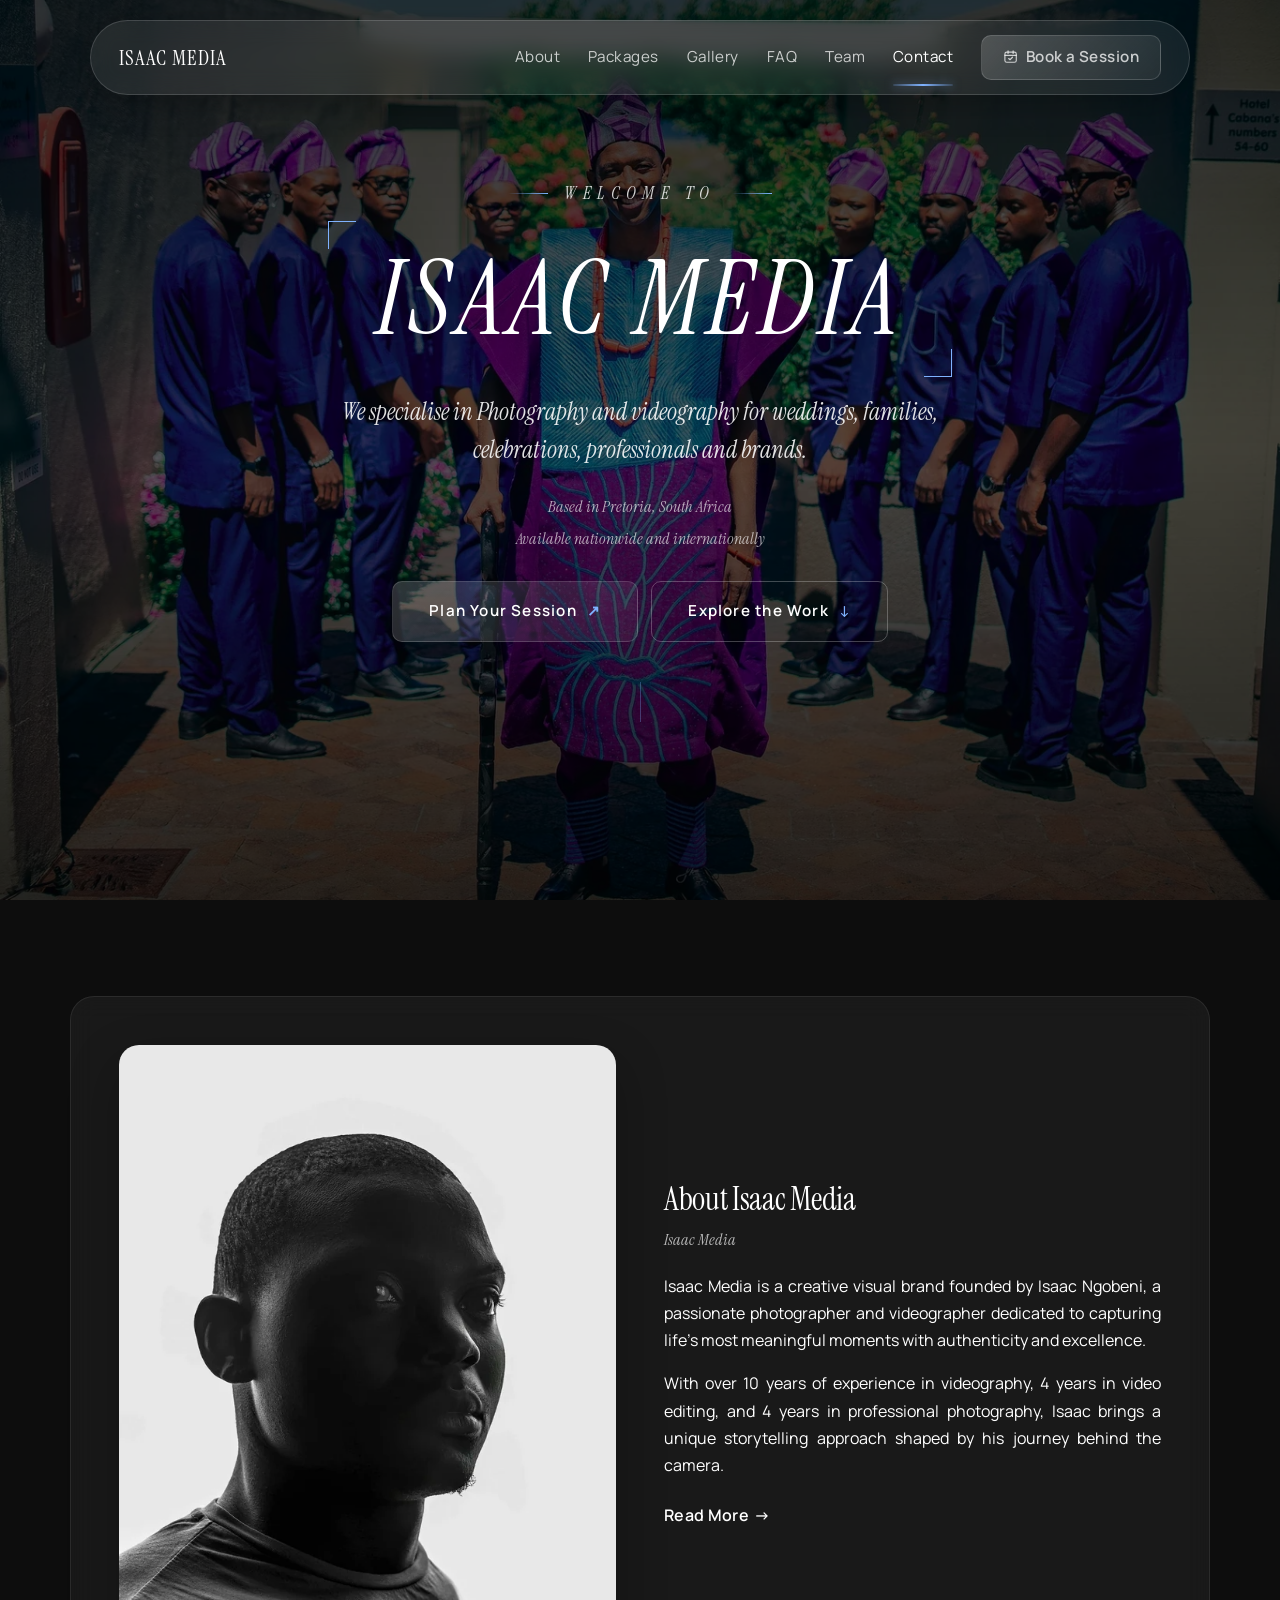
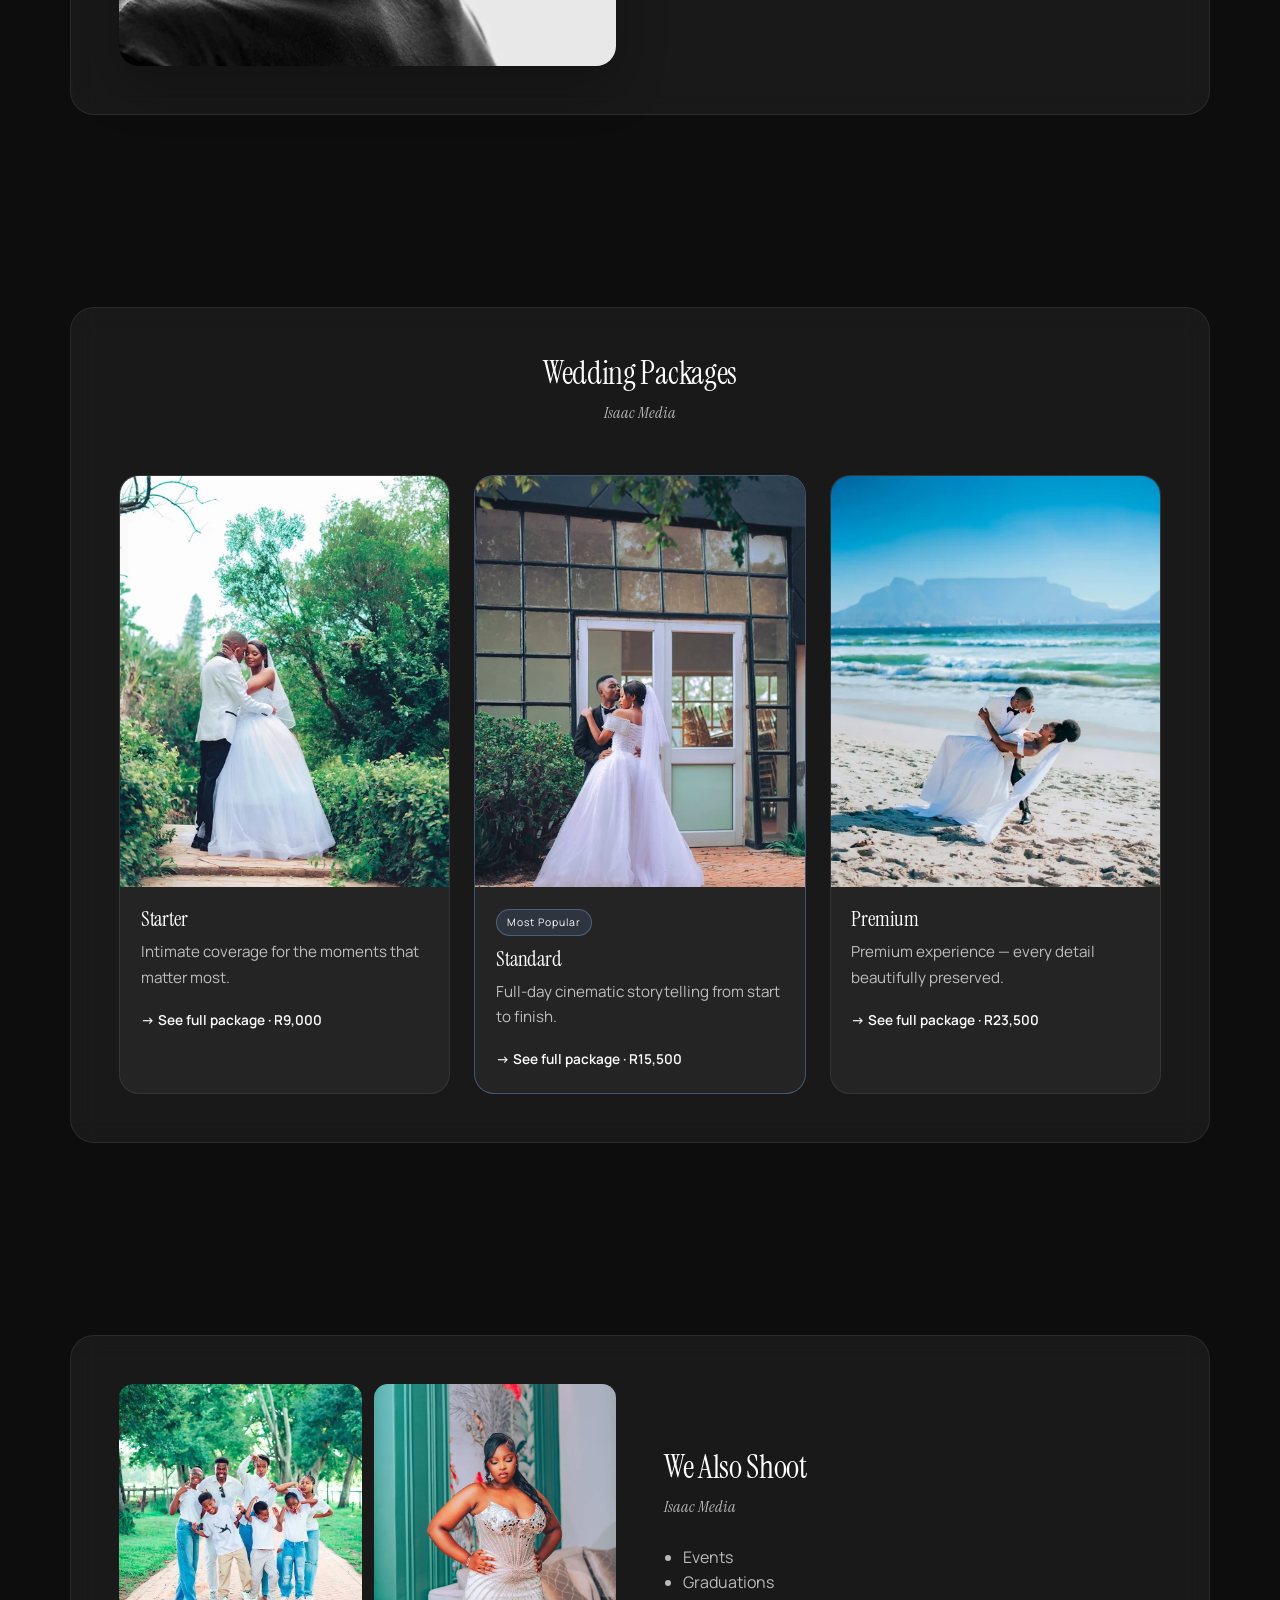
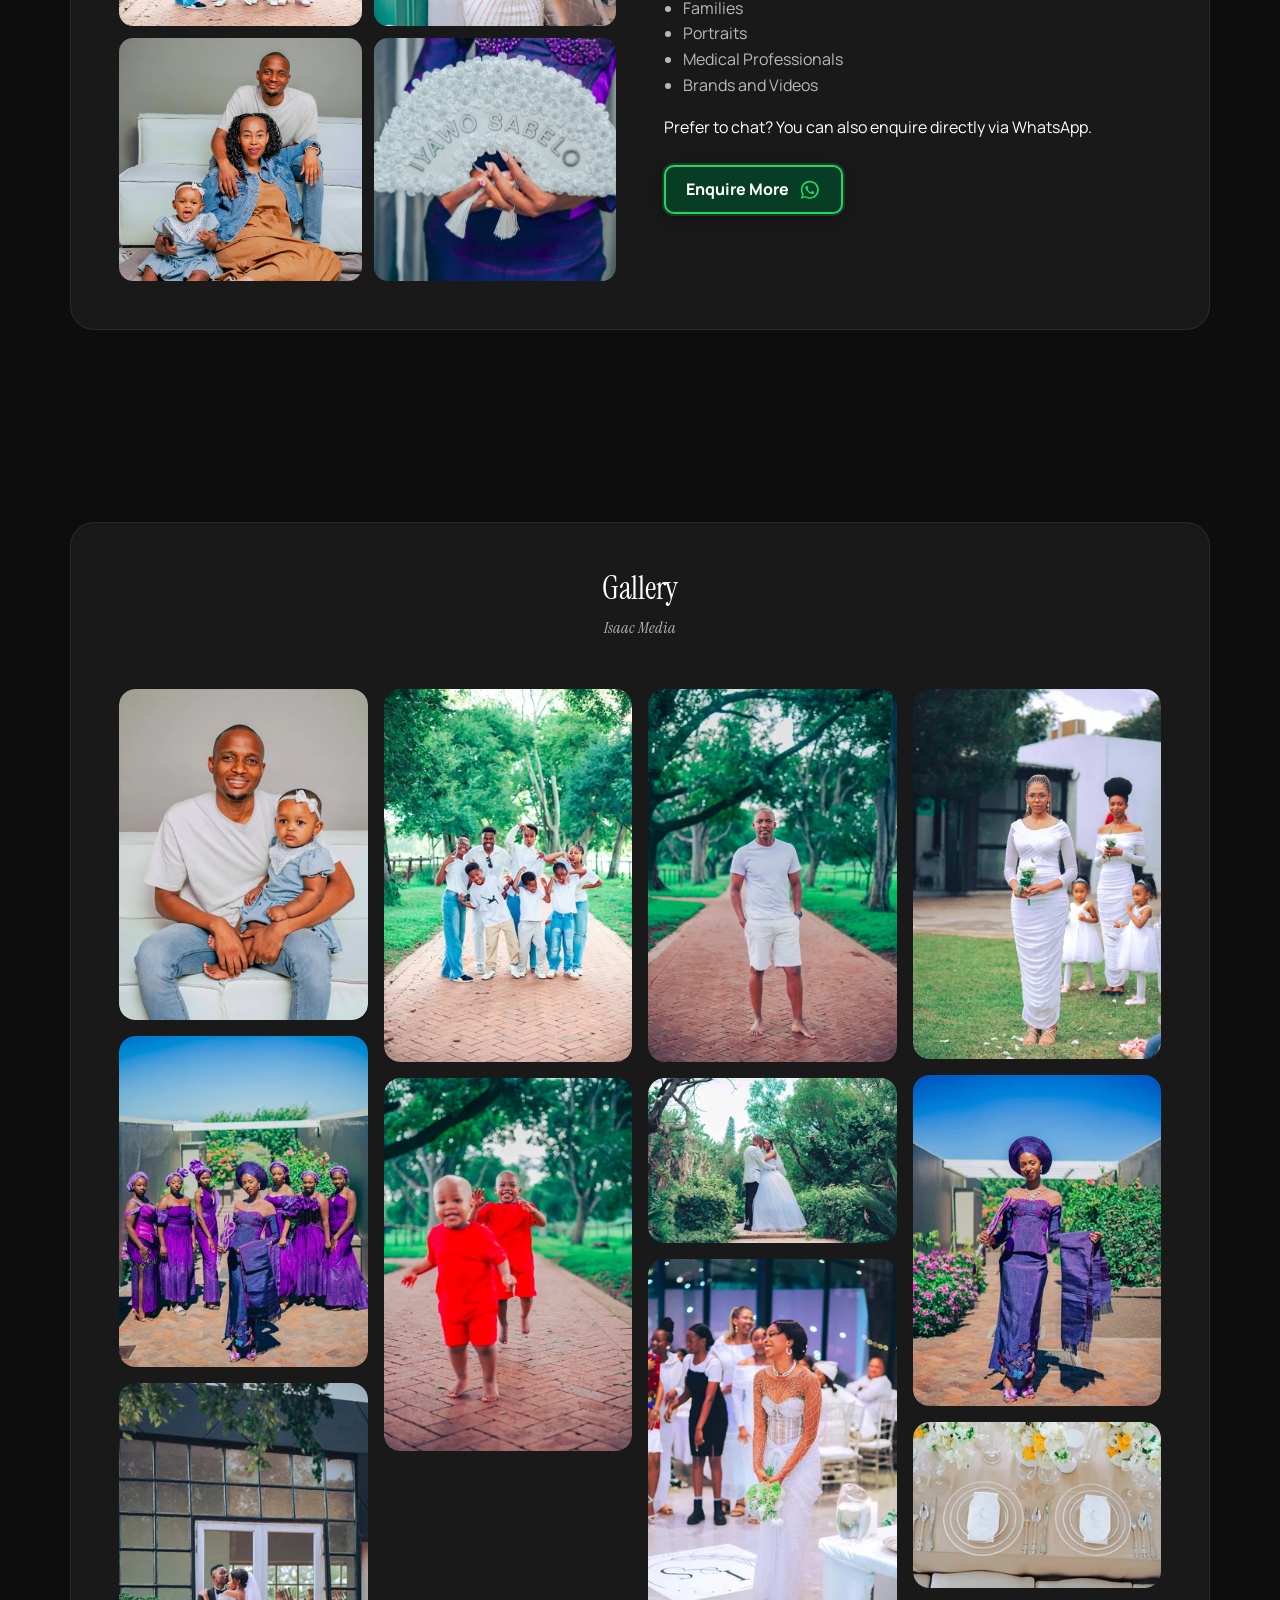
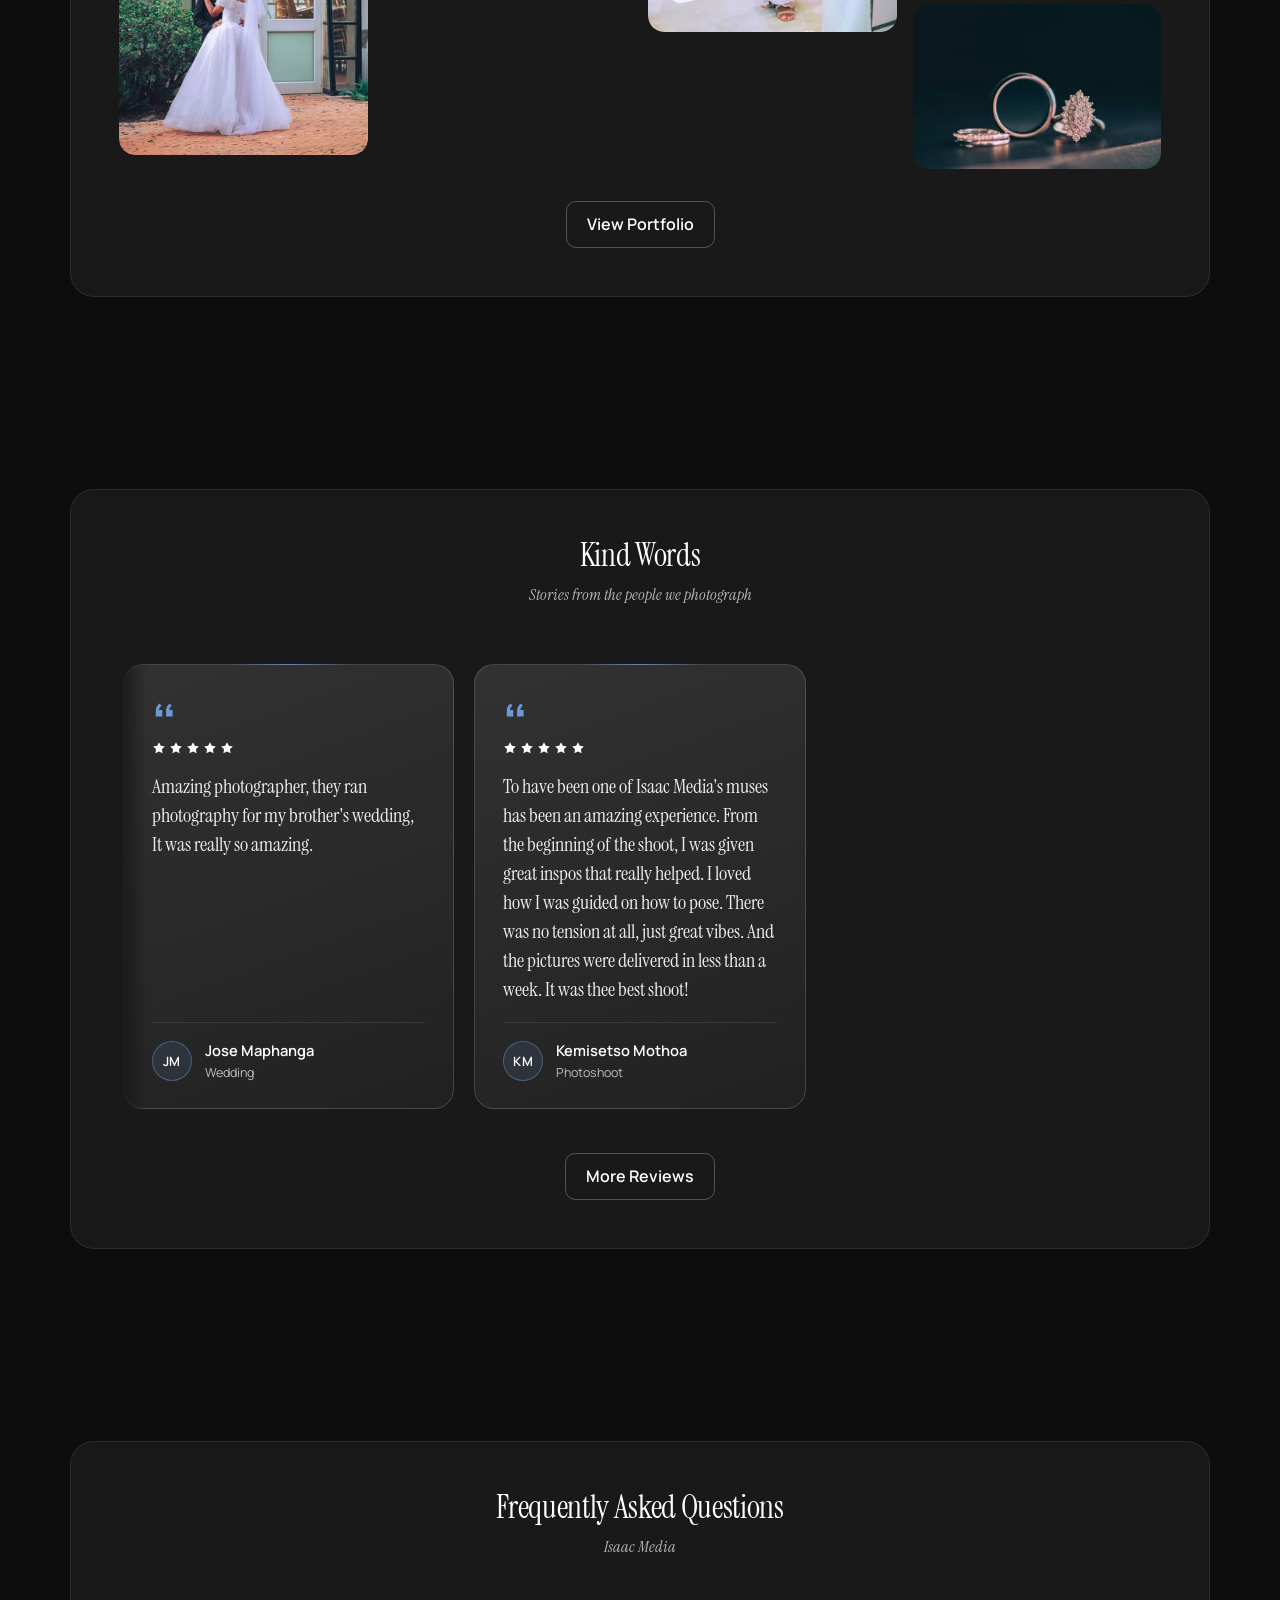
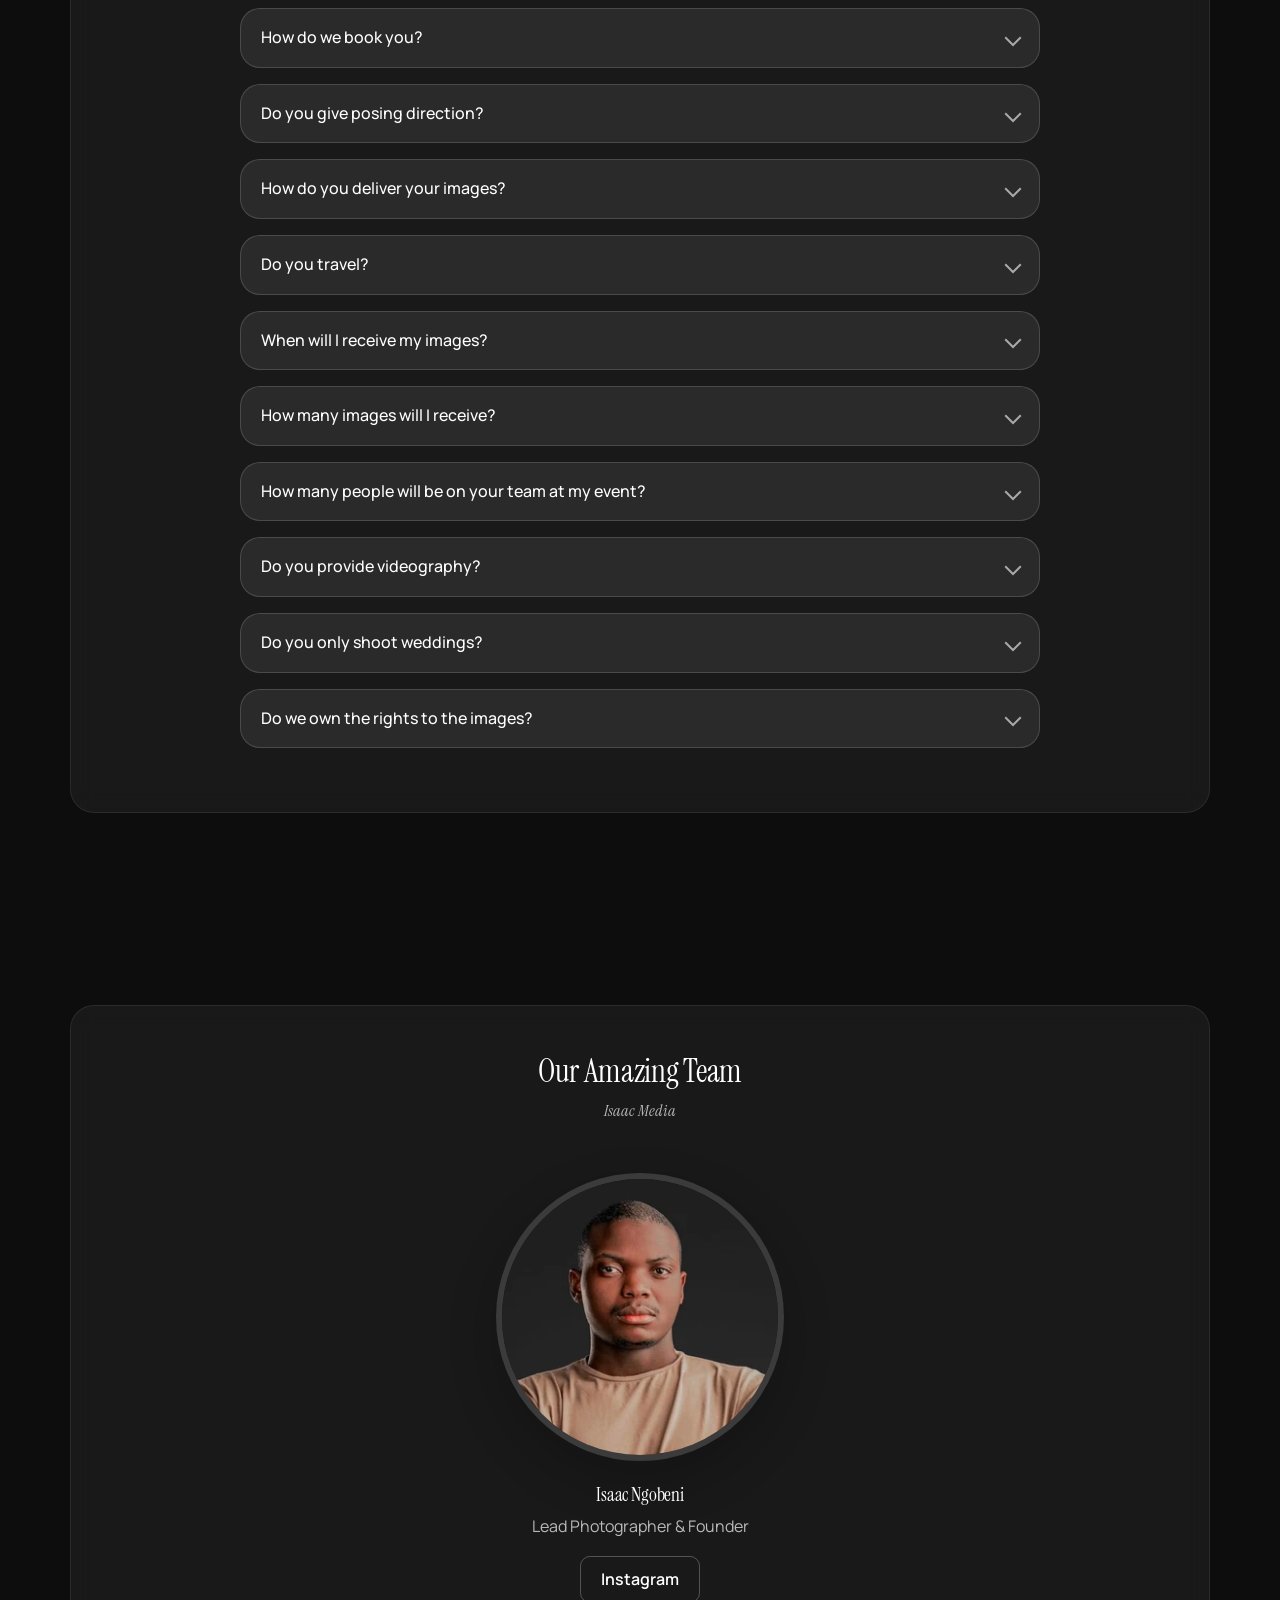
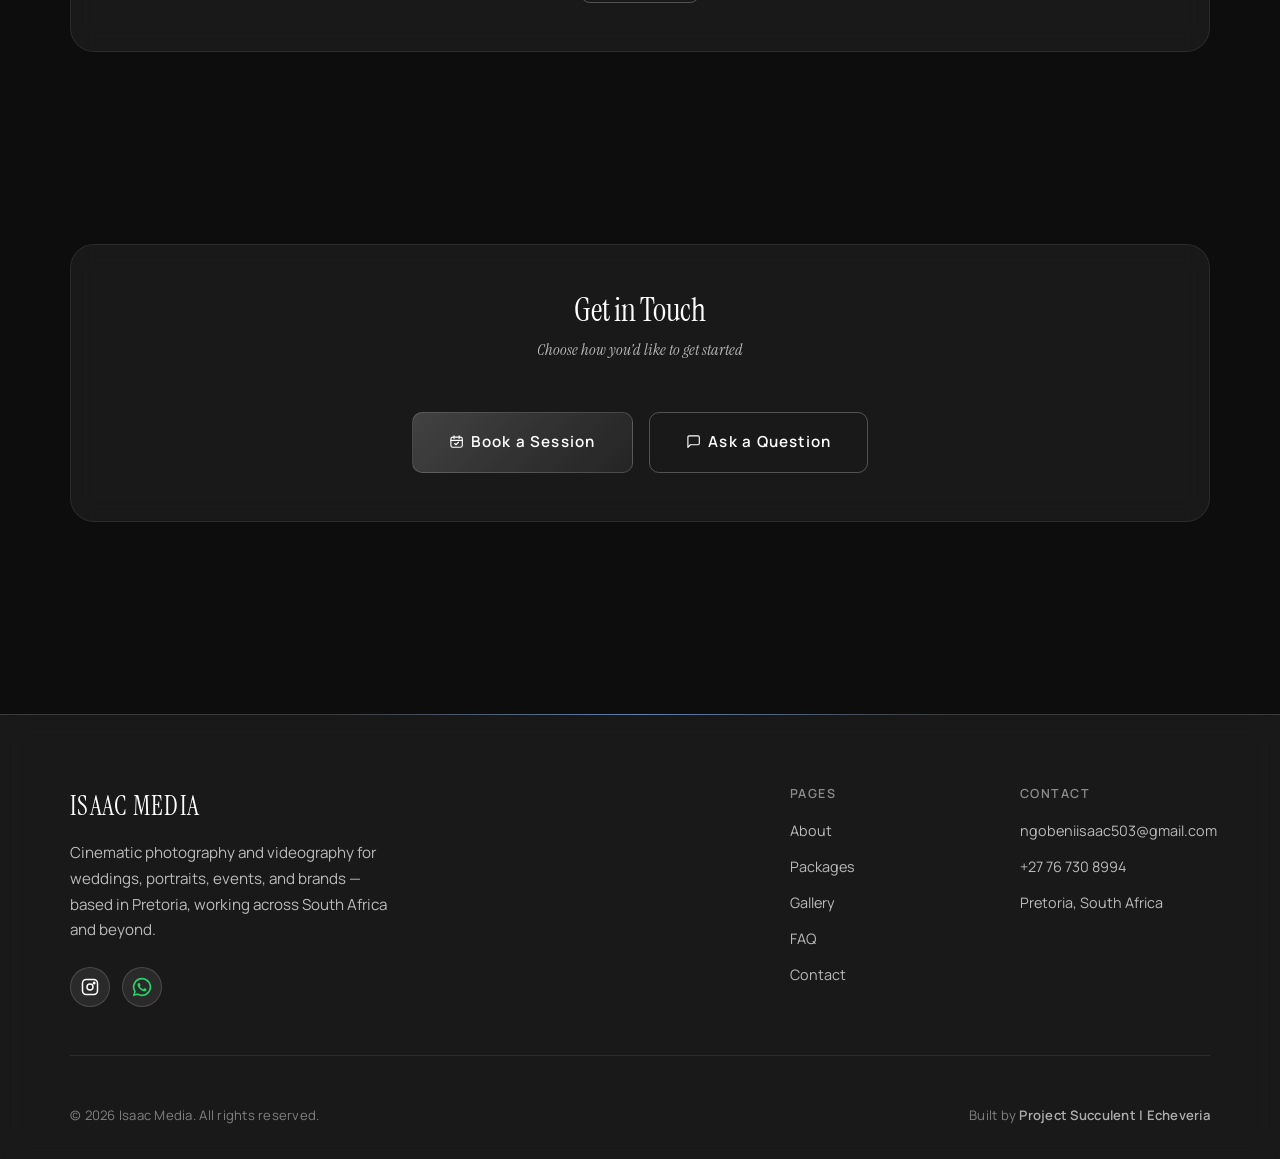
==== commit 3a925794: "form api key" ====
--- a/index.html
+++ b/index.html
@@ -135,7 +135,7 @@
     <section class="hero-section" id="hero">
       <div class="container">
         <p class="hero-eyebrow">Welcome To</p>
-        <h1 class="hero-title">Isaac Media</h1>
+        <h1 class="hero-title">ISAAC MEDIA</h1>
         <p class="hero-tagline">We specialise in Photography and videography for weddings, families, celebrations, professionals and brands.</p>
         <p class="hero-location">Based in Pretoria, South Africa</p>
         <p class="hero-availability">Available nationwide and internationally</p>
@@ -250,7 +250,7 @@
             </ul>
             <p>Prefer to chat? You can also enquire directly via WhatsApp.</p>
             <div class="cta-buttons" style="justify-content:flex-start;">
-              <button class="btn btn-book" data-whatsapp>Enquire More<svg class="btn-icon icon-trailing" viewBox="0 0 24 24" width="16" height="16" fill="currentColor" aria-hidden="true"><path d="M12 2a10 10 0 0 0-8.6 15.1L2 22l5.05-1.36A10 10 0 1 0 12 2zm0 18.2a8.15 8.15 0 0 1-4.16-1.14l-.3-.18-3.1.84.83-3.02-.2-.31A8.2 8.2 0 1 1 12 20.2zm4.5-6.13c-.24-.12-1.44-.71-1.66-.79-.22-.08-.39-.12-.55.12-.16.24-.63.79-.78.95-.14.16-.28.18-.53.06-.24-.12-1.02-.38-1.95-1.21-.72-.64-1.2-1.44-1.35-1.68-.14-.24-.02-.37.11-.49.11-.11.24-.28.36-.42.12-.14.16-.24.24-.4.08-.16.04-.3-.02-.42-.06-.12-.55-1.32-.75-1.8-.2-.48-.4-.42-.55-.42h-.47c-.16 0-.42.06-.64.3-.22.24-.84.82-.84 2s.86 2.32.98 2.48c.12.16 1.7 2.6 4.13 3.64.58.25 1.03.4 1.38.51.58.18 1.11.16 1.53.1.47-.07 1.44-.59 1.64-1.16.2-.57.2-1.06.14-1.16-.06-.1-.22-.16-.46-.28z"/></svg></button>
+              <button class="btn btn-book" data-whatsapp>Enquire More<svg class="btn-icon icon-trailing whatsapp-icon" viewBox="0 0 24 24" width="16" height="16" fill="currentColor" aria-hidden="true"><path d="M12 2a10 10 0 0 0-8.6 15.1L2 22l5.05-1.36A10 10 0 1 0 12 2zm0 18.2a8.15 8.15 0 0 1-4.16-1.14l-.3-.18-3.1.84.83-3.02-.2-.31A8.2 8.2 0 1 1 12 20.2zm4.5-6.13c-.24-.12-1.44-.71-1.66-.79-.22-.08-.39-.12-.55.12-.16.24-.63.79-.78.95-.14.16-.28.18-.53.06-.24-.12-1.02-.38-1.95-1.21-.72-.64-1.2-1.44-1.35-1.68-.14-.24-.02-.37.11-.49.11-.11.24-.28.36-.42.12-.14.16-.24.24-.4.08-.16.04-.3-.02-.42-.06-.12-.55-1.32-.75-1.8-.2-.48-.4-.42-.55-.42h-.47c-.16 0-.42.06-.64.3-.22.24-.84.82-.84 2s.86 2.32.98 2.48c.12.16 1.7 2.6 4.13 3.64.58.25 1.03.4 1.38.51.58.18 1.11.16 1.53.1.47-.07 1.44-.59 1.64-1.16.2-.57.2-1.06.14-1.16-.06-.1-.22-.16-.46-.28z"/></svg></button>
             </div>
           </div>
         </div>
@@ -297,7 +297,7 @@
           <span class="reviews-empty-mark" aria-hidden="true">“</span>
           <h3>Every story deserves to be told.</h3>
           <p>We’re gathering kind words from our clients. If we’ve photographed a special moment for you, we’d love to hear about your experience.</p>
-          <a class="btn btn-outline-light" href="https://wa.me/27767308994?text=I%27d%20love%20to%20share%20feedback%20about%20my%20experience%20with%20ISAAC%20MEDIA" target="_blank" rel="noopener">Share your experience</a>
+          <a class="btn btn-outline-light" href="https://wa.me/27767308994?text=I%27d%20love%20to%20share%20feedback%20about%20my%20experience%20with%20ISAAC%20MEDIA" target="_blank" rel="noopener">Share your experience<svg class="btn-icon icon-trailing whatsapp-icon" viewBox="0 0 24 24" width="16" height="16" fill="currentColor" aria-hidden="true"><path d="M12 2a10 10 0 0 0-8.6 15.1L2 22l5.05-1.36A10 10 0 1 0 12 2zm0 18.2a8.15 8.15 0 0 1-4.16-1.14l-.3-.18-3.1.84.83-3.02-.2-.31A8.2 8.2 0 1 1 12 20.2zm4.5-6.13c-.24-.12-1.44-.71-1.66-.79-.22-.08-.39-.12-.55.12-.16.24-.63.79-.78.95-.14.16-.28.18-.53.06-.24-.12-1.02-.38-1.95-1.21-.72-.64-1.2-1.44-1.35-1.68-.14-.24-.02-.37.11-.49.11-.11.24-.28.36-.42.12-.14.16-.24.24-.4.08-.16.04-.3-.02-.42-.06-.12-.55-1.32-.75-1.8-.2-.48-.4-.42-.55-.42h-.47c-.16 0-.42.06-.64.3-.22.24-.84.82-.84 2s.86 2.32.98 2.48c.12.16 1.7 2.6 4.13 3.64.58.25 1.03.4 1.38.51.58.18 1.11.16 1.53.1.47-.07 1.44-.59 1.64-1.16.2-.57.2-1.06.14-1.16-.06-.1-.22-.16-.46-.28z"/></svg></a>
         </div>
         <div class="reviews-carousel" role="region" aria-roledescription="carousel" aria-label="Client reviews" hidden>
           <button type="button" class="reviews-nav reviews-nav--prev" aria-label="Previous review" data-reviews-prev>
@@ -310,7 +310,7 @@
         </div>
         <div class="reviews-dots" id="reviews-dots" role="tablist" aria-label="Choose review page" hidden></div>
         <div class="text-center reviews-more" hidden>
-          <a class="btn btn-outline-light" href="https://wa.me/27767308994" target="_blank" rel="noopener" id="more-reviews">More Reviews</a>
+          <a class="btn btn-outline-light" href="https://share.google/xiVbThQCpnkVW16pq" target="_blank" rel="noopener" id="more-reviews">More Reviews</a>
         </div>
       </div>
     </section>
@@ -406,8 +406,8 @@
             <a class="social-icon" href="https://www.instagram.com/isaacmedia.official/" target="_blank" rel="noopener" aria-label="Instagram">
               <svg width="18" height="18" viewBox="0 0 24 24" fill="none" stroke="currentColor" stroke-width="2"><rect x="2" y="2" width="20" height="20" rx="5"/><circle cx="12" cy="12" r="4"/><circle cx="17.5" cy="6.5" r="1"/></svg>
             </a>
-            <a class="social-icon" href="https://wa.me/27767308994" target="_blank" rel="noopener" aria-label="WhatsApp">
-              <svg width="18" height="18" viewBox="0 0 24 24" fill="currentColor"><path d="M12 2a10 10 0 0 0-8.6 15.1L2 22l5.05-1.36A10 10 0 1 0 12 2zm0 18.2a8.15 8.15 0 0 1-4.16-1.14l-.3-.18-3.1.84.83-3.02-.2-.31A8.2 8.2 0 1 1 12 20.2zm4.5-6.13c-.24-.12-1.44-.71-1.66-.79-.22-.08-.39-.12-.55.12-.16.24-.63.79-.78.95-.14.16-.28.18-.53.06-.24-.12-1.02-.38-1.95-1.21-.72-.64-1.2-1.44-1.35-1.68-.14-.24-.02-.37.11-.49.11-.11.24-.28.36-.42.12-.14.16-.24.24-.4.08-.16.04-.3-.02-.42-.06-.12-.55-1.32-.75-1.8-.2-.48-.4-.42-.55-.42h-.47c-.16 0-.42.06-.64.3-.22.24-.84.82-.84 2s.86 2.32.98 2.48c.12.16 1.7 2.6 4.13 3.64.58.25 1.03.4 1.38.51.58.18 1.11.16 1.53.1.47-.07 1.44-.59 1.64-1.16.2-.57.2-1.06.14-1.16-.06-.1-.22-.16-.46-.28z"/></svg>
+            <a class="social-icon" href="https://wa.me/27767308994?text=Hi%20Isaac%20Media%2C%20I%27d%20like%20to%20enquire%20about%20your%20photography%20and%20videography%20services." target="_blank" rel="noopener" aria-label="WhatsApp">
+              <svg class="whatsapp-icon" width="18" height="18" viewBox="0 0 24 24" fill="currentColor"><path d="M12 2a10 10 0 0 0-8.6 15.1L2 22l5.05-1.36A10 10 0 1 0 12 2zm0 18.2a8.15 8.15 0 0 1-4.16-1.14l-.3-.18-3.1.84.83-3.02-.2-.31A8.2 8.2 0 1 1 12 20.2zm4.5-6.13c-.24-.12-1.44-.71-1.66-.79-.22-.08-.39-.12-.55.12-.16.24-.63.79-.78.95-.14.16-.28.18-.53.06-.24-.12-1.02-.38-1.95-1.21-.72-.64-1.2-1.44-1.35-1.68-.14-.24-.02-.37.11-.49.11-.11.24-.28.36-.42.12-.14.16-.24.24-.4.08-.16.04-.3-.02-.42-.06-.12-.55-1.32-.75-1.8-.2-.48-.4-.42-.55-.42h-.47c-.16 0-.42.06-.64.3-.22.24-.84.82-.84 2s.86 2.32.98 2.48c.12.16 1.7 2.6 4.13 3.64.58.25 1.03.4 1.38.51.58.18 1.11.16 1.53.1.47-.07 1.44-.59 1.64-1.16.2-.57.2-1.06.14-1.16-.06-.1-.22-.16-.46-.28z"/></svg>
             </a>
           </div>
         </div>
@@ -542,7 +542,7 @@
       <button type="button" id="lightboxClose" class="lightbox-close" aria-label="Close image"><img src="assets/img/close-icon.svg" class="lightbox-close-icon" alt="" /></button>
     </div>
     <button class="lightbox-prev" id="prevBtn" aria-label="Previous image">&#10094;</button>
-    <img class="lightbox-img" id="lightboxImg" src="" alt="Gallery preview">
+    <img class="lightbox-img" id="lightboxImg" alt="Gallery preview">
     <button class="lightbox-next" id="nextBtn" aria-label="Next image">&#10095;</button>
   </div>
 
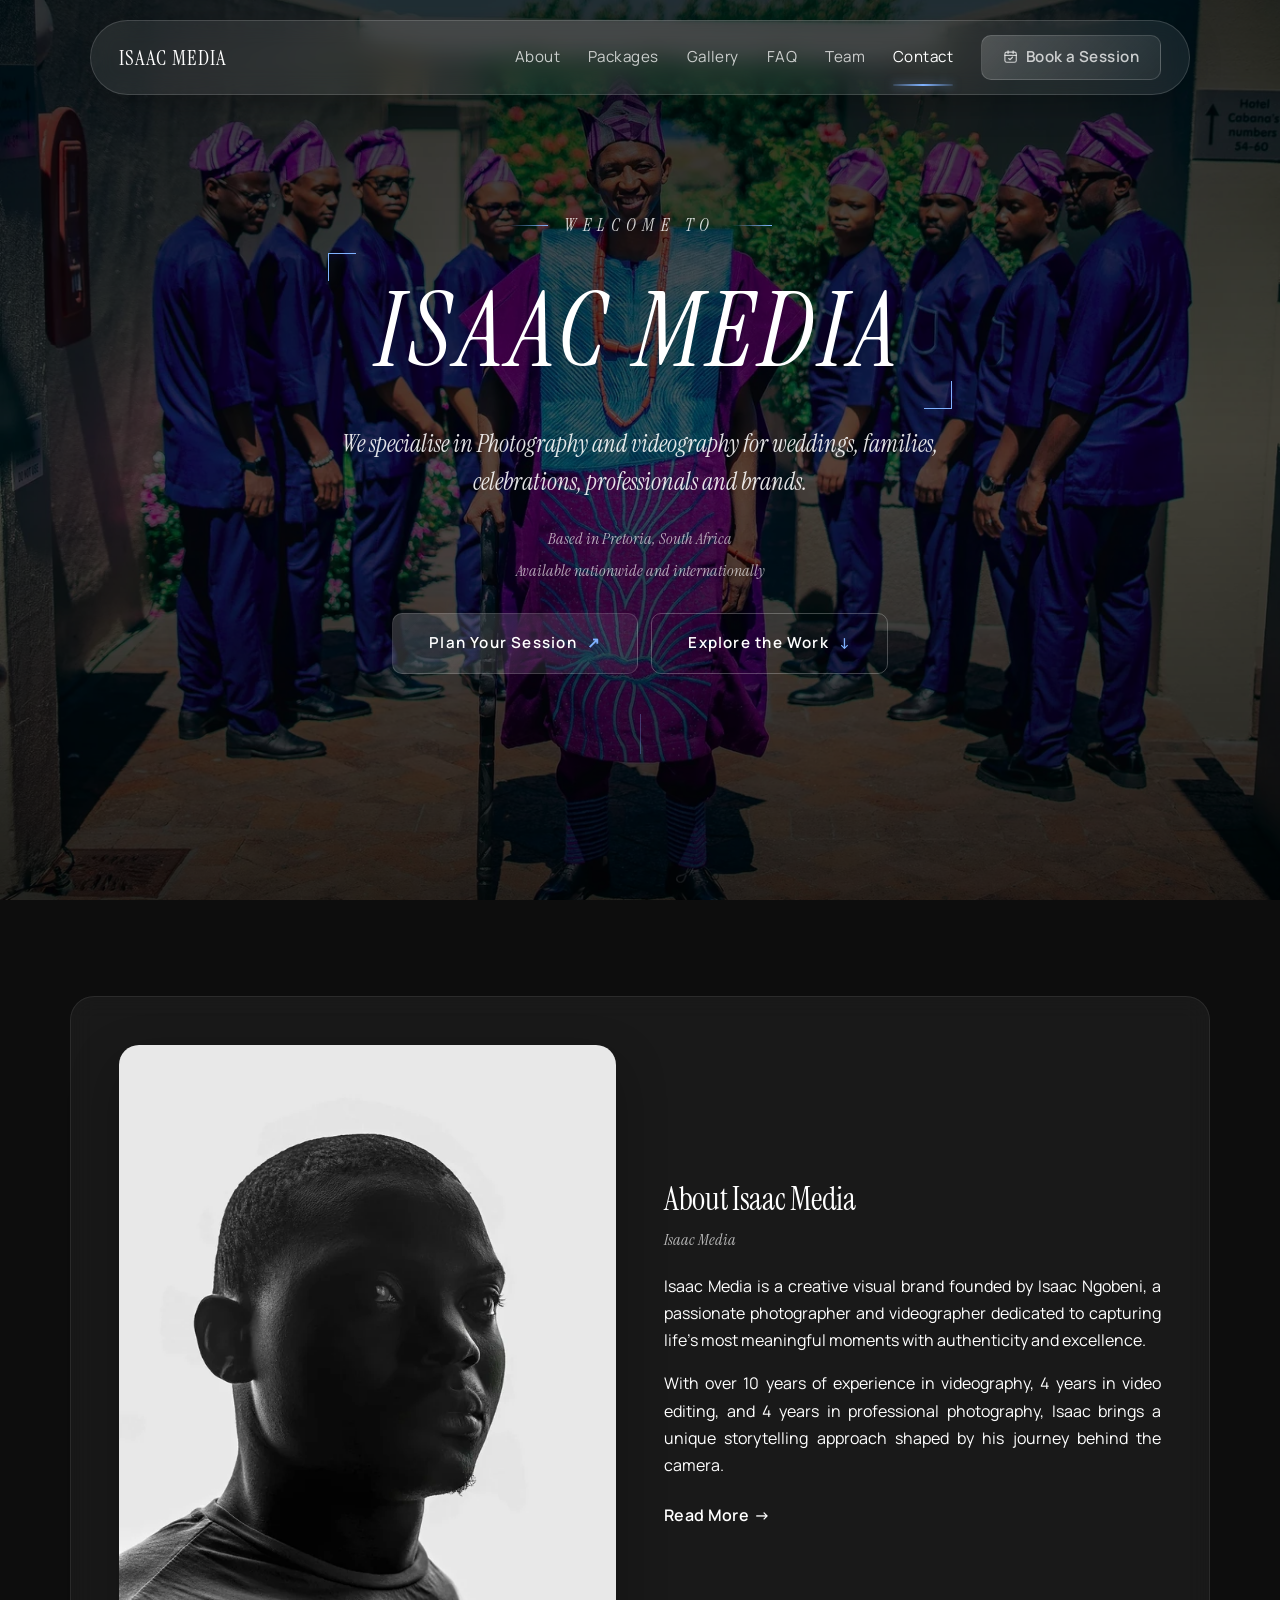
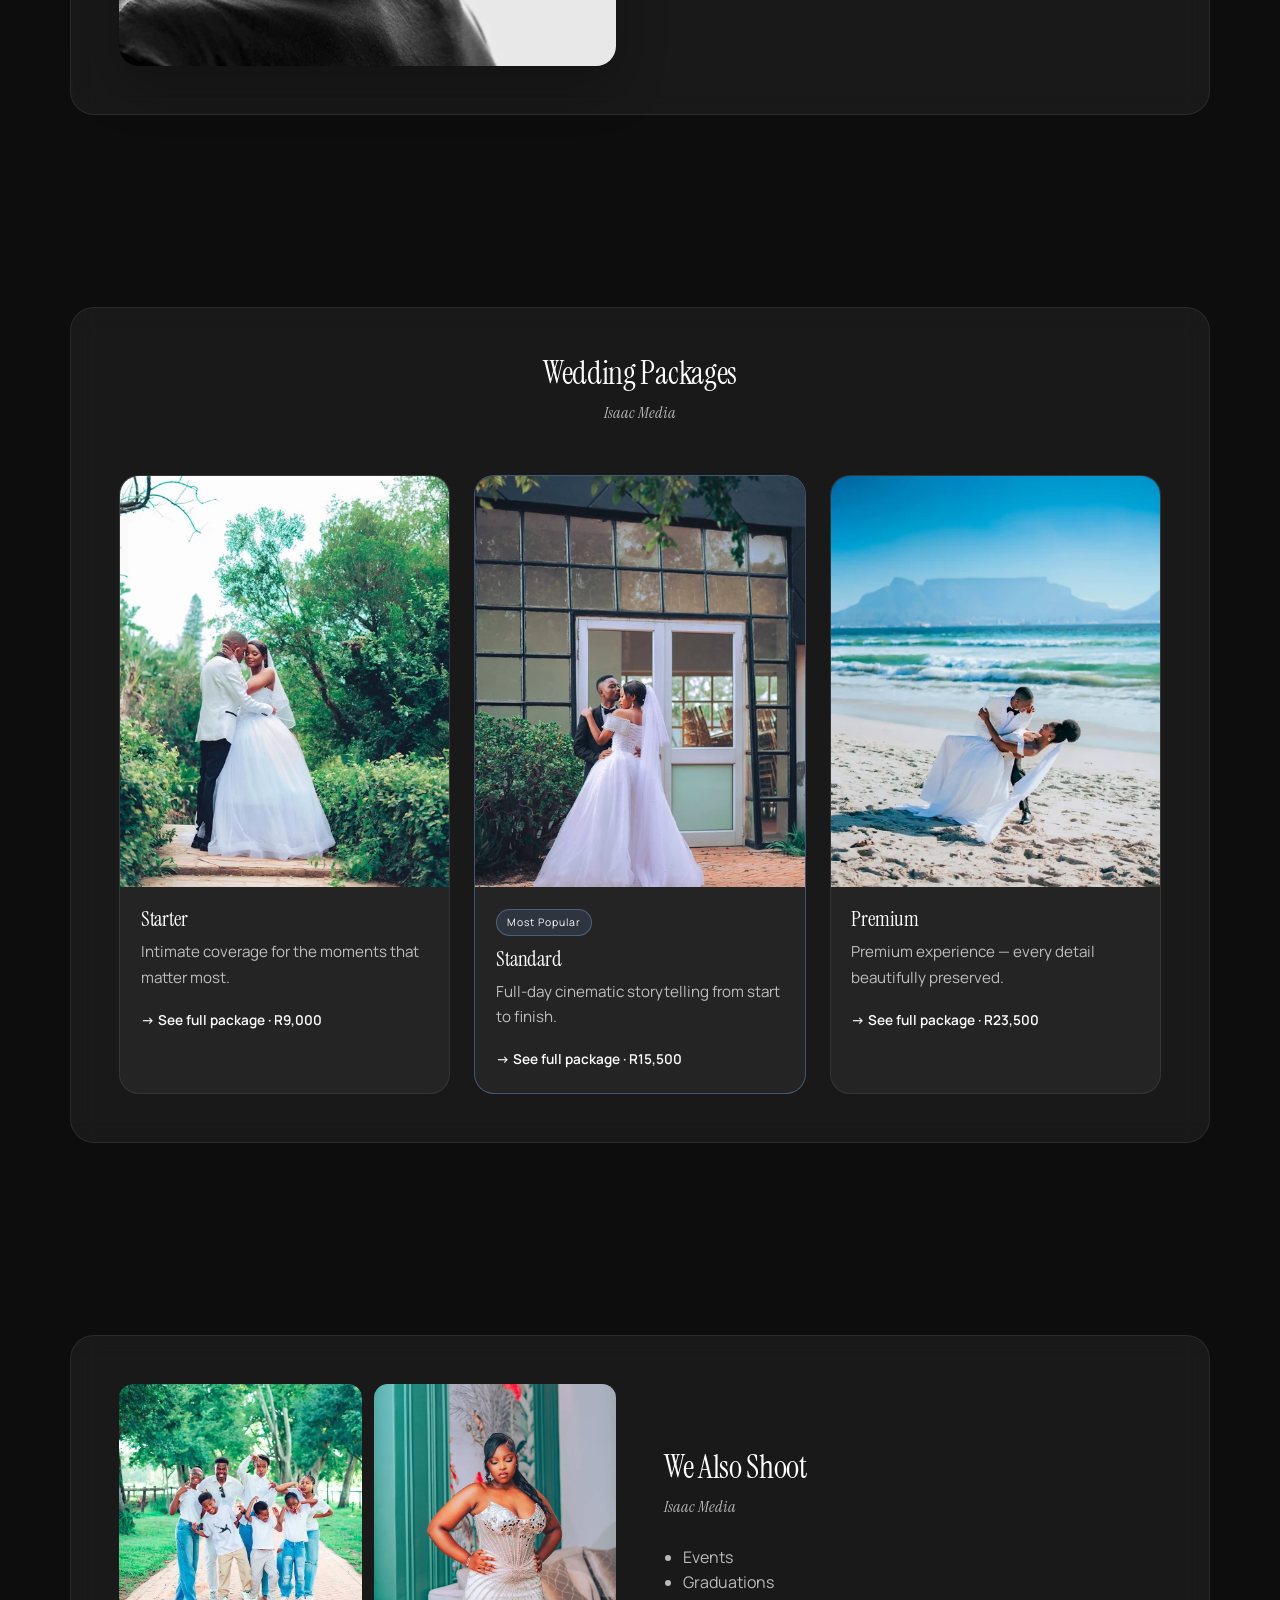
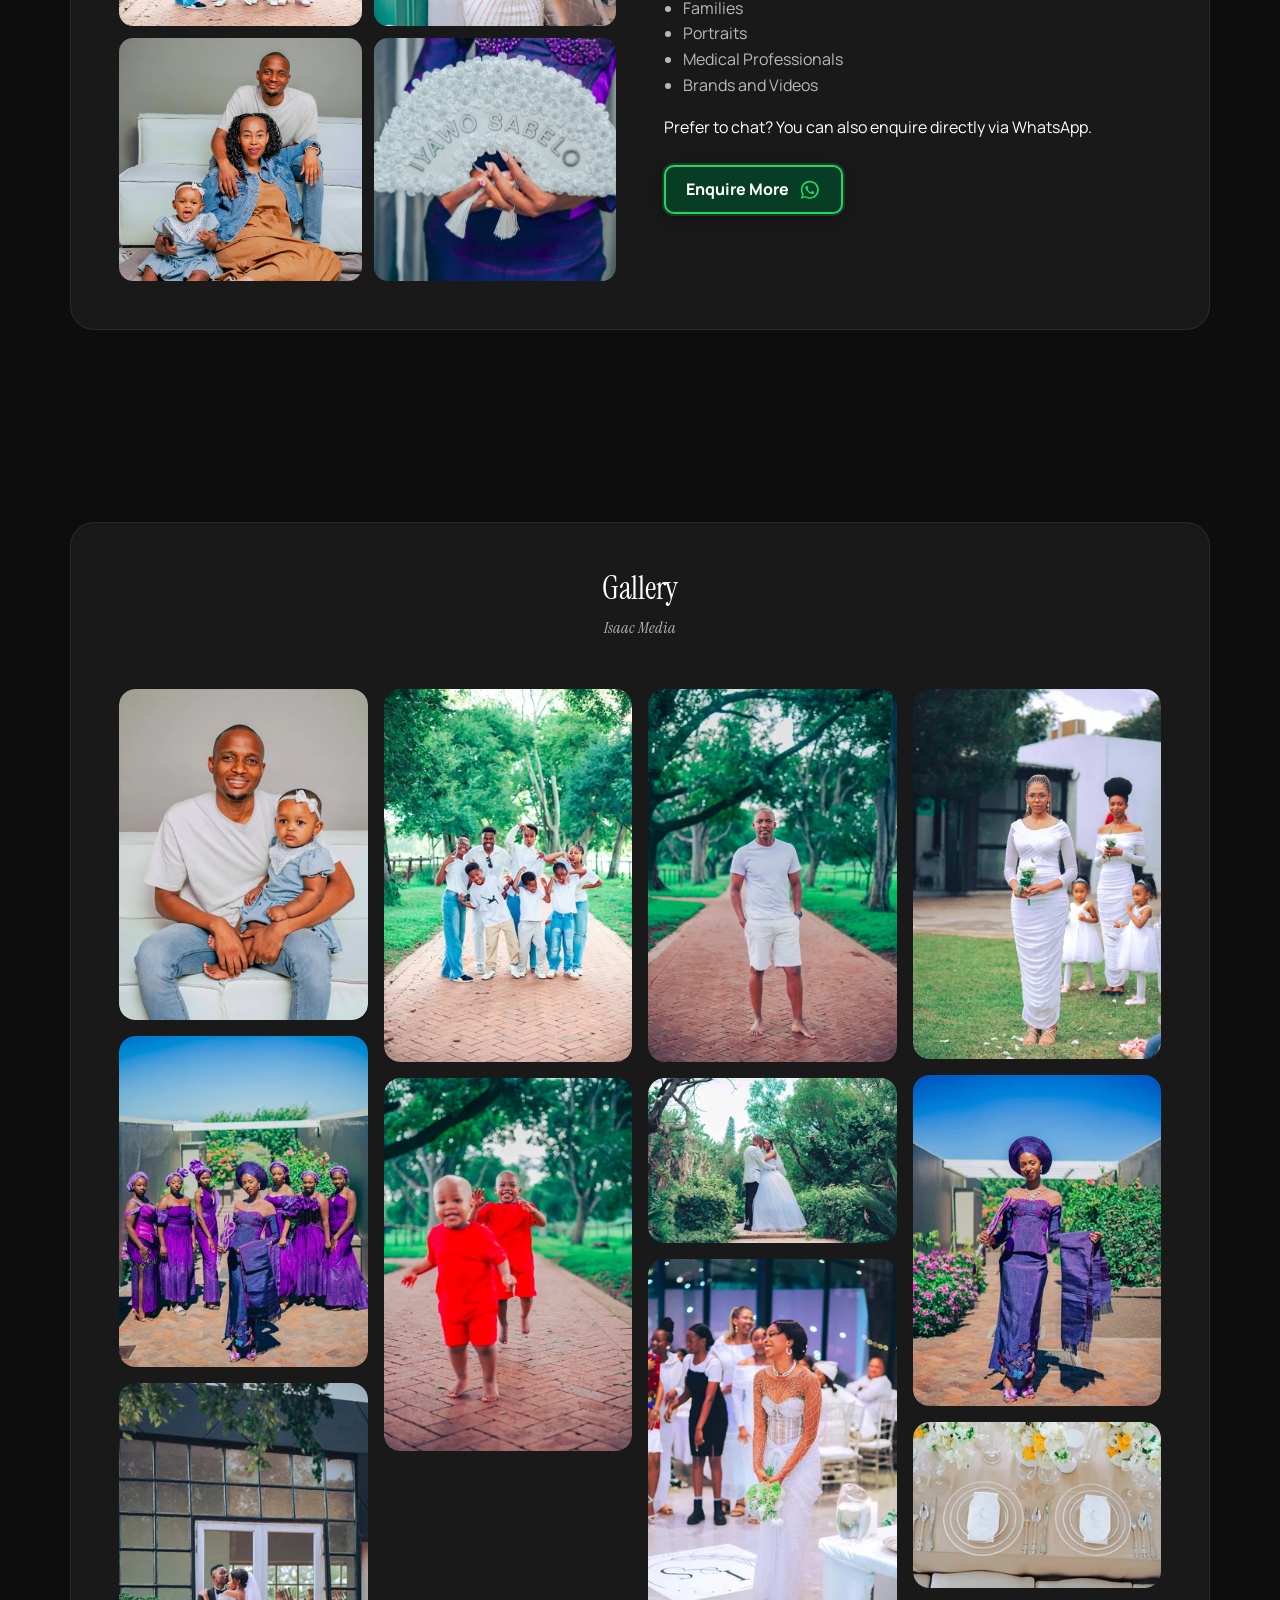
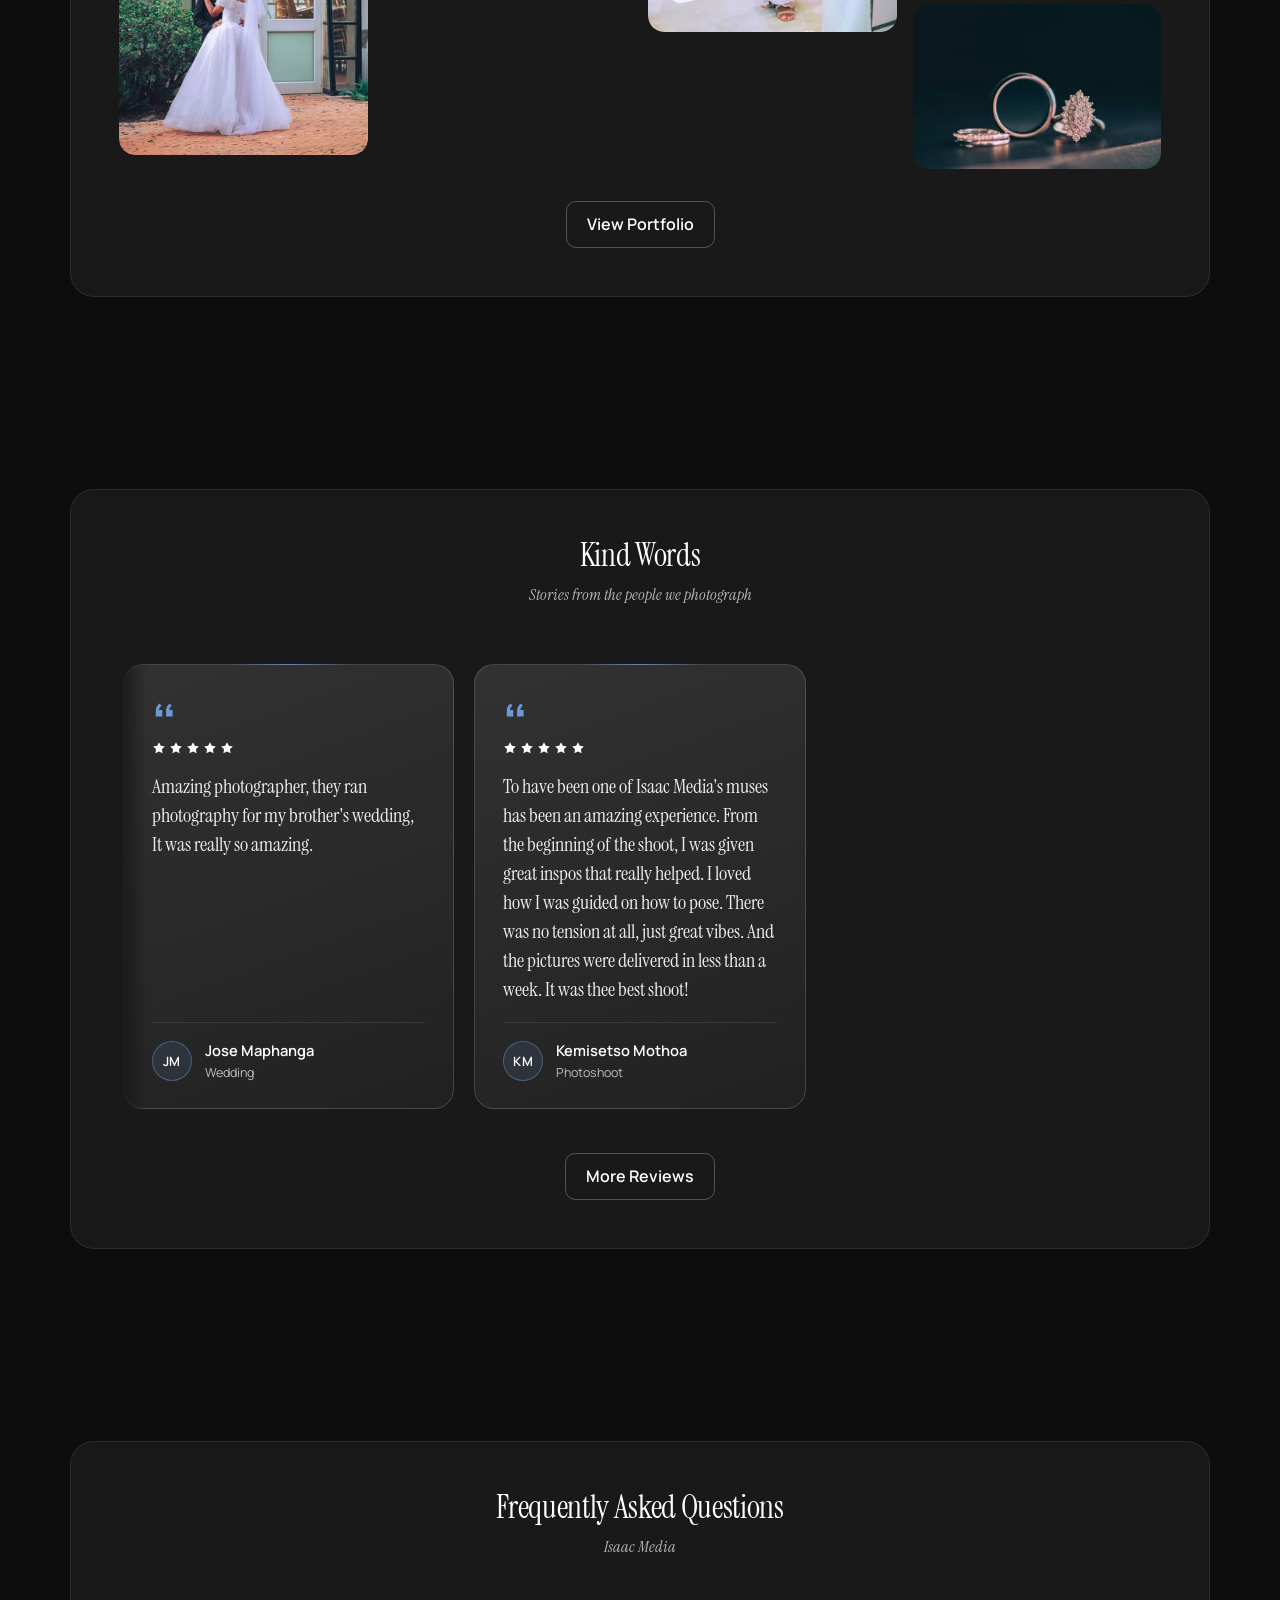
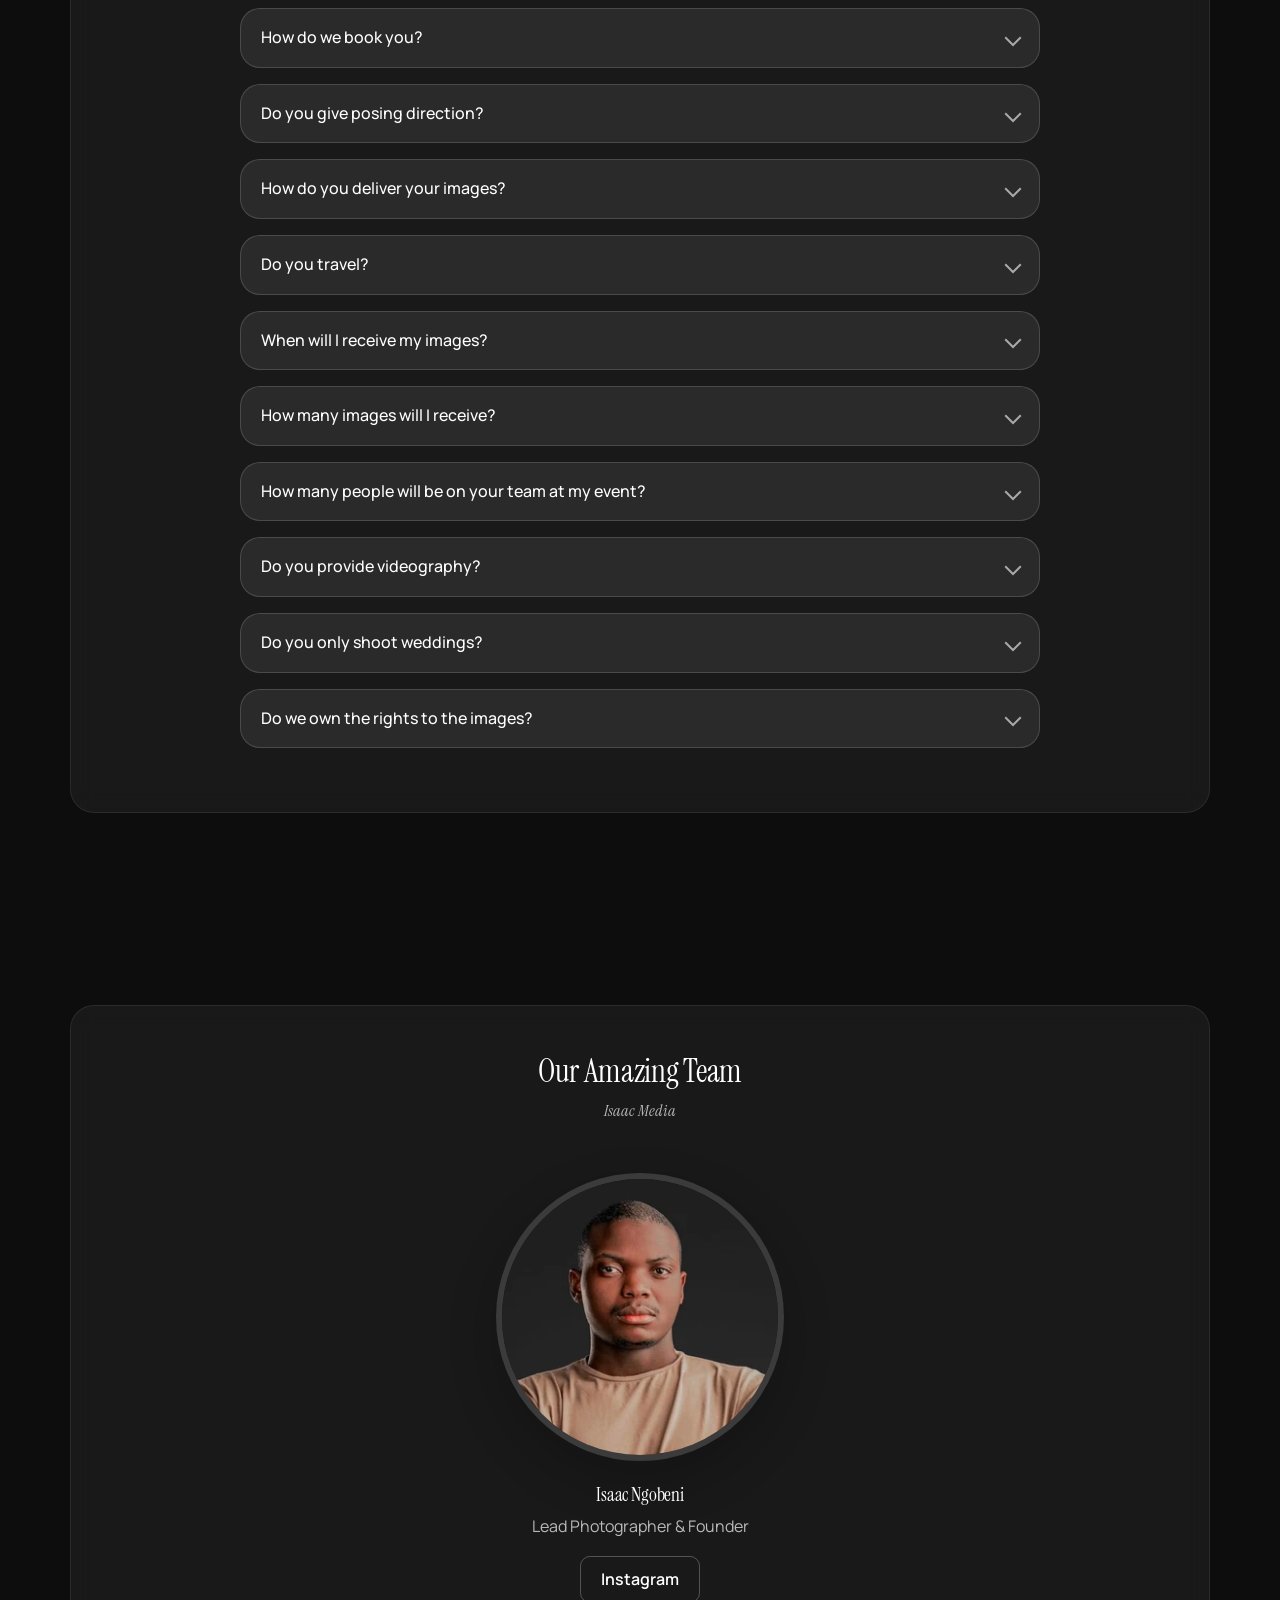
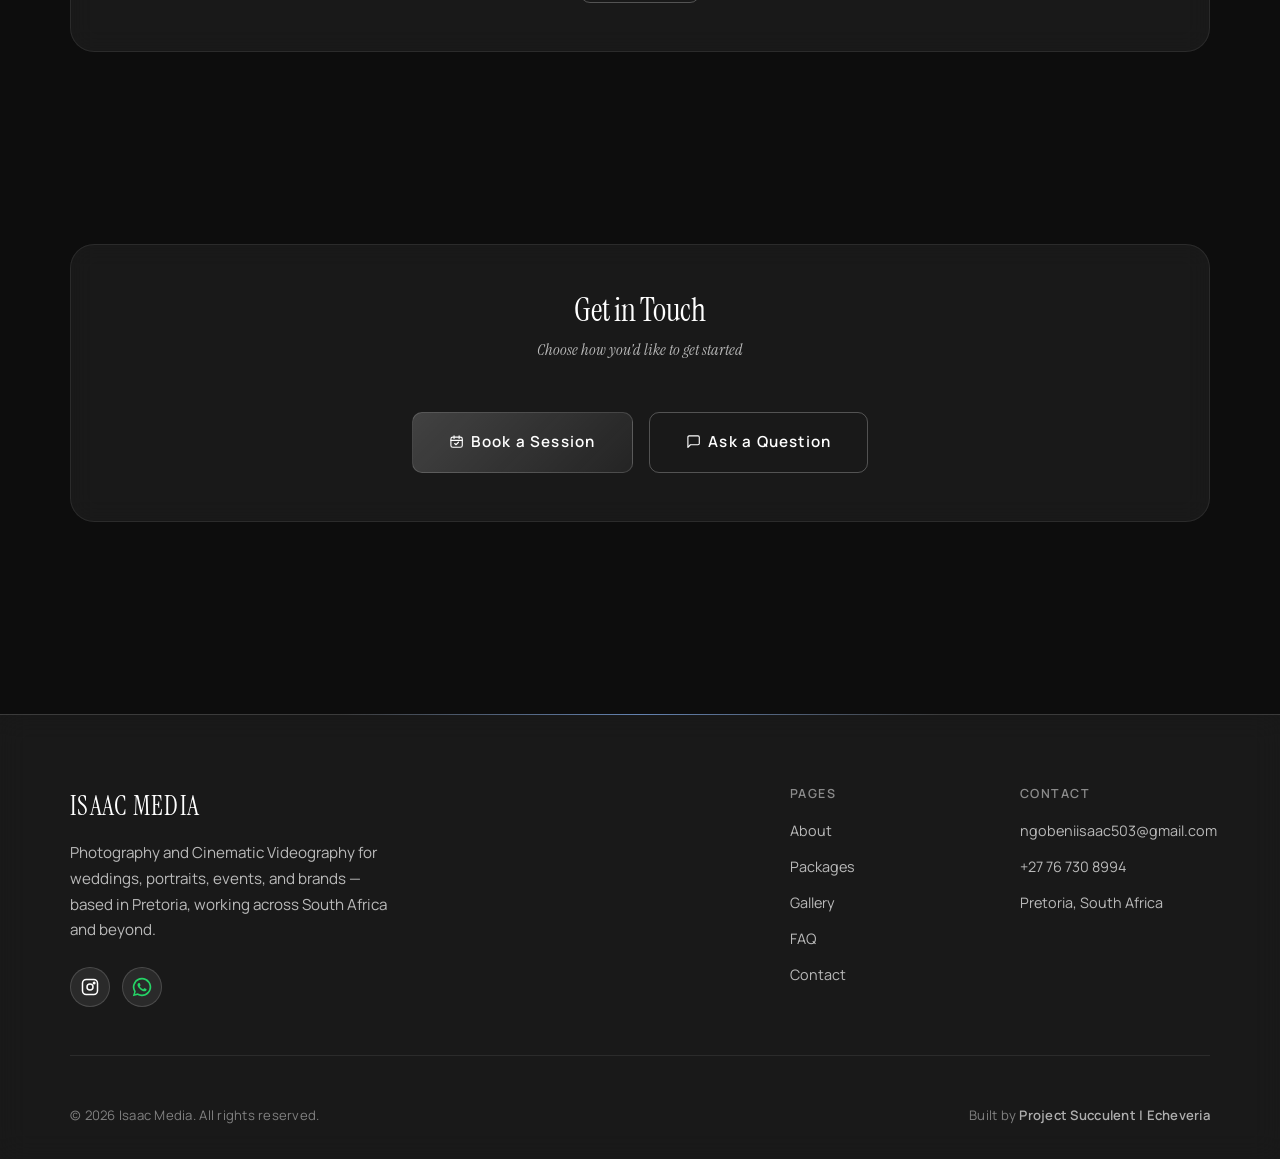
==== commit 2995cb95: "Fix GitHub Pages modal routes Add static entry pages for legacy modal URLs and document the GitHub P" ====
--- a/index.html
+++ b/index.html
@@ -159,7 +159,7 @@
             <p class="section-subheading">Isaac Media</p>
             <p>Isaac Media is a creative visual brand founded by Isaac Ngobeni, a passionate photographer and videographer dedicated to capturing life's most meaningful moments with authenticity and excellence.</p>
             <p>With over 10 years of experience in videography, 4 years in video editing, and 4 years in professional photography, Isaac brings a unique storytelling approach shaped by his journey behind the camera.</p>
-            <a href="/about" class="btn-link" data-modal="about">Read More <span class="btn-link-arrow">→</span></a>
+            <a href="?modal=about" class="btn-link" data-modal="about">Read More <span class="btn-link-arrow">→</span></a>
           </div>
         </div>
       </div>
@@ -174,7 +174,7 @@
         </div>
 
         <div class="packages-grid">
-          <a href="/packages/starter" class="package-card" data-modal="package1">
+          <a href="?modal=package1" class="package-card" data-modal="package1">
             <div class="package-image-wrap">
               <img src="assets/img/package-img/msiza.webp" alt="Starter package" loading="lazy" fetchpriority="low" decoding="async"  width="1200"  height="1800"  srcset="assets/img/mobile/package-msiza-480.webp 480w, assets/img/mobile/package-msiza-640.webp 640w, assets/img/mobile/package-msiza-760.webp 760w, assets/img/package-img/msiza.webp 1200w"  sizes="(max-width: 768px) calc(100vw - 3.5rem), 350px" />
               <div class="portfolio-hover"><span class="plus-icon">+</span></div>
@@ -186,7 +186,7 @@
             </div>
           </a>
 
-          <a href="/packages/standard" class="package-card featured" data-modal="package2">
+          <a href="?modal=package2" class="package-card featured" data-modal="package2">
             <div class="package-image-wrap">
               <img src="assets/img/package-img/is3.webp" alt="Standard package" loading="lazy" fetchpriority="low" decoding="async"  width="1200"  height="1800"  srcset="assets/img/mobile/package-is3-480.webp 480w, assets/img/mobile/package-is3-640.webp 640w, assets/img/mobile/package-is3-760.webp 760w, assets/img/package-img/is3.webp 1200w"  sizes="(max-width: 768px) calc(100vw - 3.5rem), 350px" />
               <div class="portfolio-hover"><span class="plus-icon">+</span></div>
@@ -199,7 +199,7 @@
             </div>
           </a>
 
-          <a href="/packages/premium" class="package-card" data-modal="package3">
+          <a href="?modal=package3" class="package-card" data-modal="package3">
             <div class="package-image-wrap">
               <img src="assets/img/package-img/sandrasabelo.webp" alt="Premium package" loading="lazy" fetchpriority="low" decoding="async"  width="1190"  height="1585"  srcset="assets/img/mobile/package-sandrasabelo-480.webp 480w, assets/img/mobile/package-sandrasabelo-640.webp 640w, assets/img/mobile/package-sandrasabelo-760.webp 760w, assets/img/package-img/sandrasabelo.webp 1190w"  sizes="(max-width: 768px) calc(100vw - 3.5rem), 350px" />
               <div class="portfolio-hover"><span class="plus-icon">+</span></div>
@@ -281,7 +281,7 @@
         </div>
 
         <div class="button-wrapper" style="display:flex;justify-content:center;margin-top:2rem;">
-          <a href="/gallery" class="btn btn-outline-light" id="portfolio-toggle">View Portfolio</a>
+          <a href="?modal=gallery" class="btn btn-outline-light" id="portfolio-toggle">View Portfolio</a>
         </div>
       </div>
     </section>
@@ -401,7 +401,7 @@
       <div class="footer-top">
         <div class="footer-brand">
           <a href="#page-top" class="logo">Isaac Media</a>
-          <p class="footer-tagline">Cinematic photography and videography for weddings, portraits, events, and brands — based in Pretoria, working across South Africa and beyond.</p>
+          <p class="footer-tagline">Photography and Cinematic Videography for weddings, portraits, events, and brands — based in Pretoria, working across South Africa and beyond.</p>
           <div class="footer-socials">
             <a class="social-icon" href="https://www.instagram.com/isaacmedia.official/" target="_blank" rel="noopener" aria-label="Instagram">
               <svg width="18" height="18" viewBox="0 0 24 24" fill="none" stroke="currentColor" stroke-width="2"><rect x="2" y="2" width="20" height="20" rx="5"/><circle cx="12" cy="12" r="4"/><circle cx="17.5" cy="6.5" r="1"/></svg>
